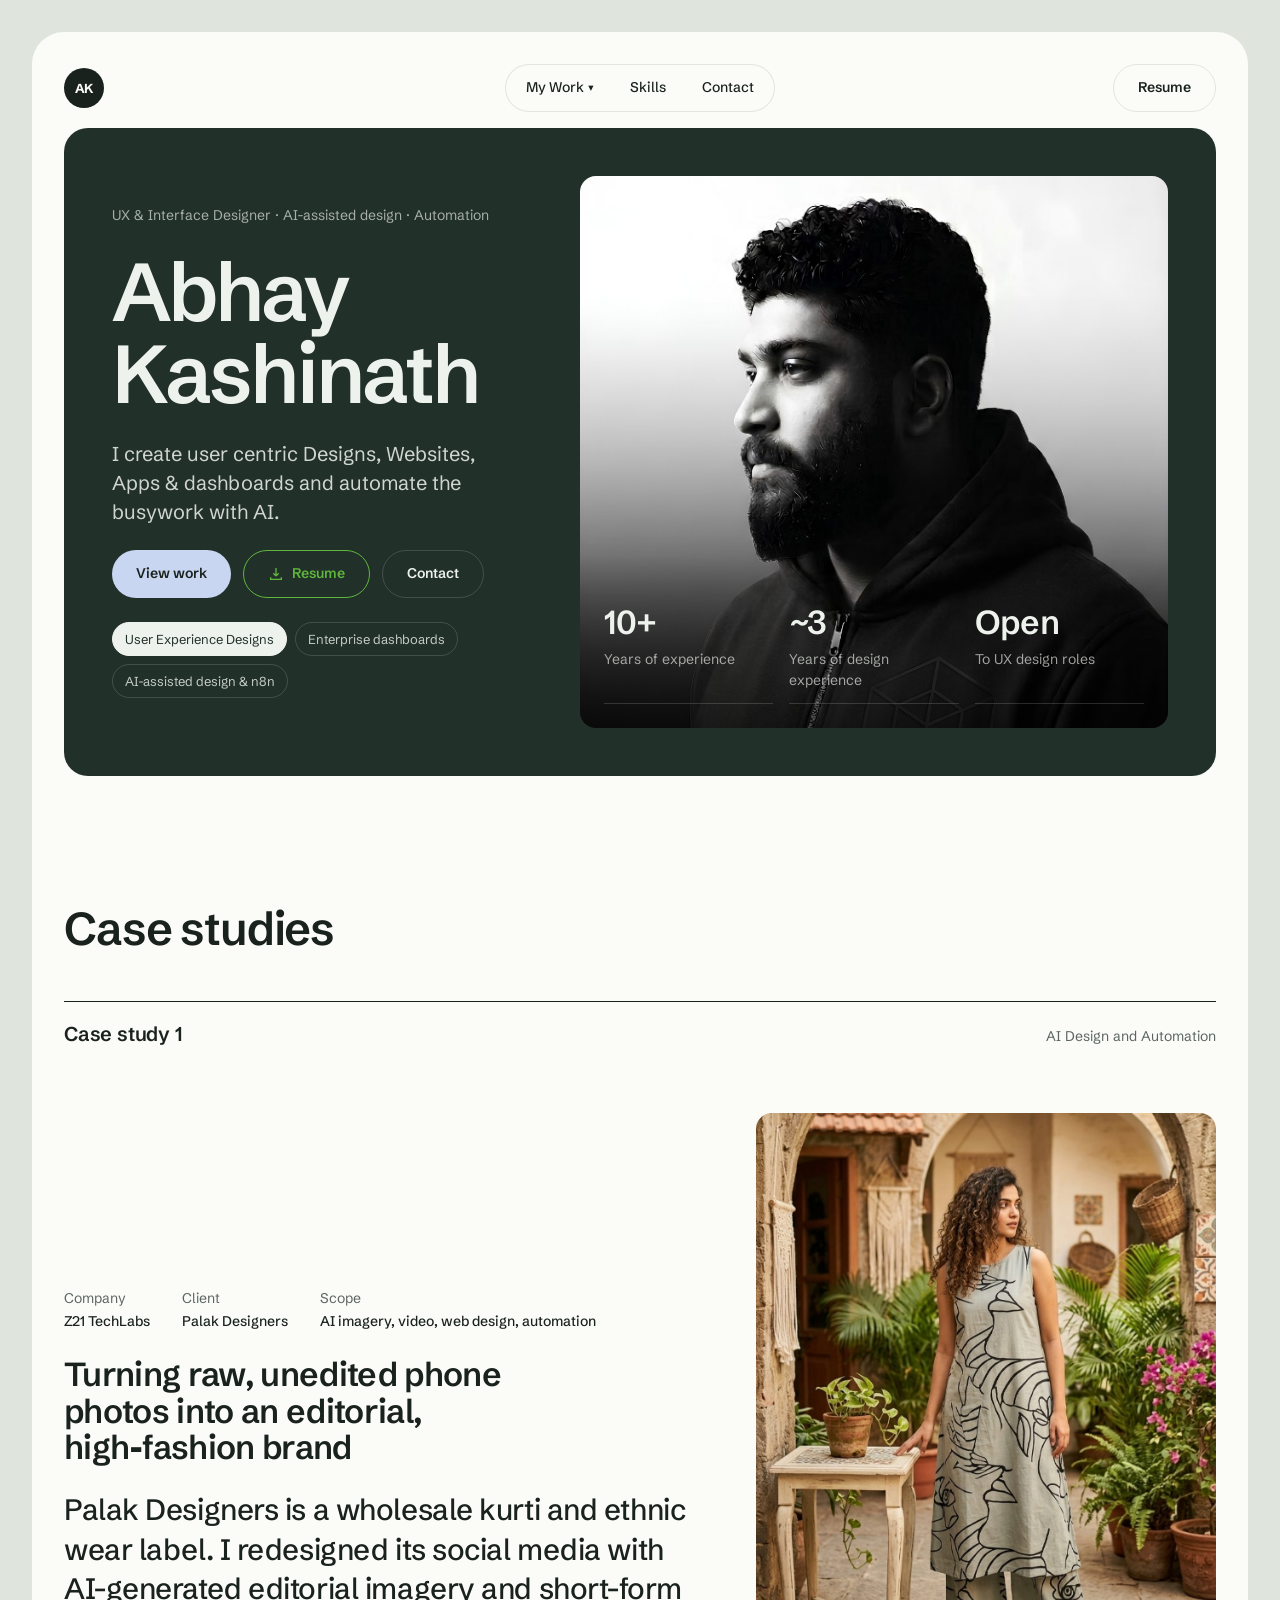
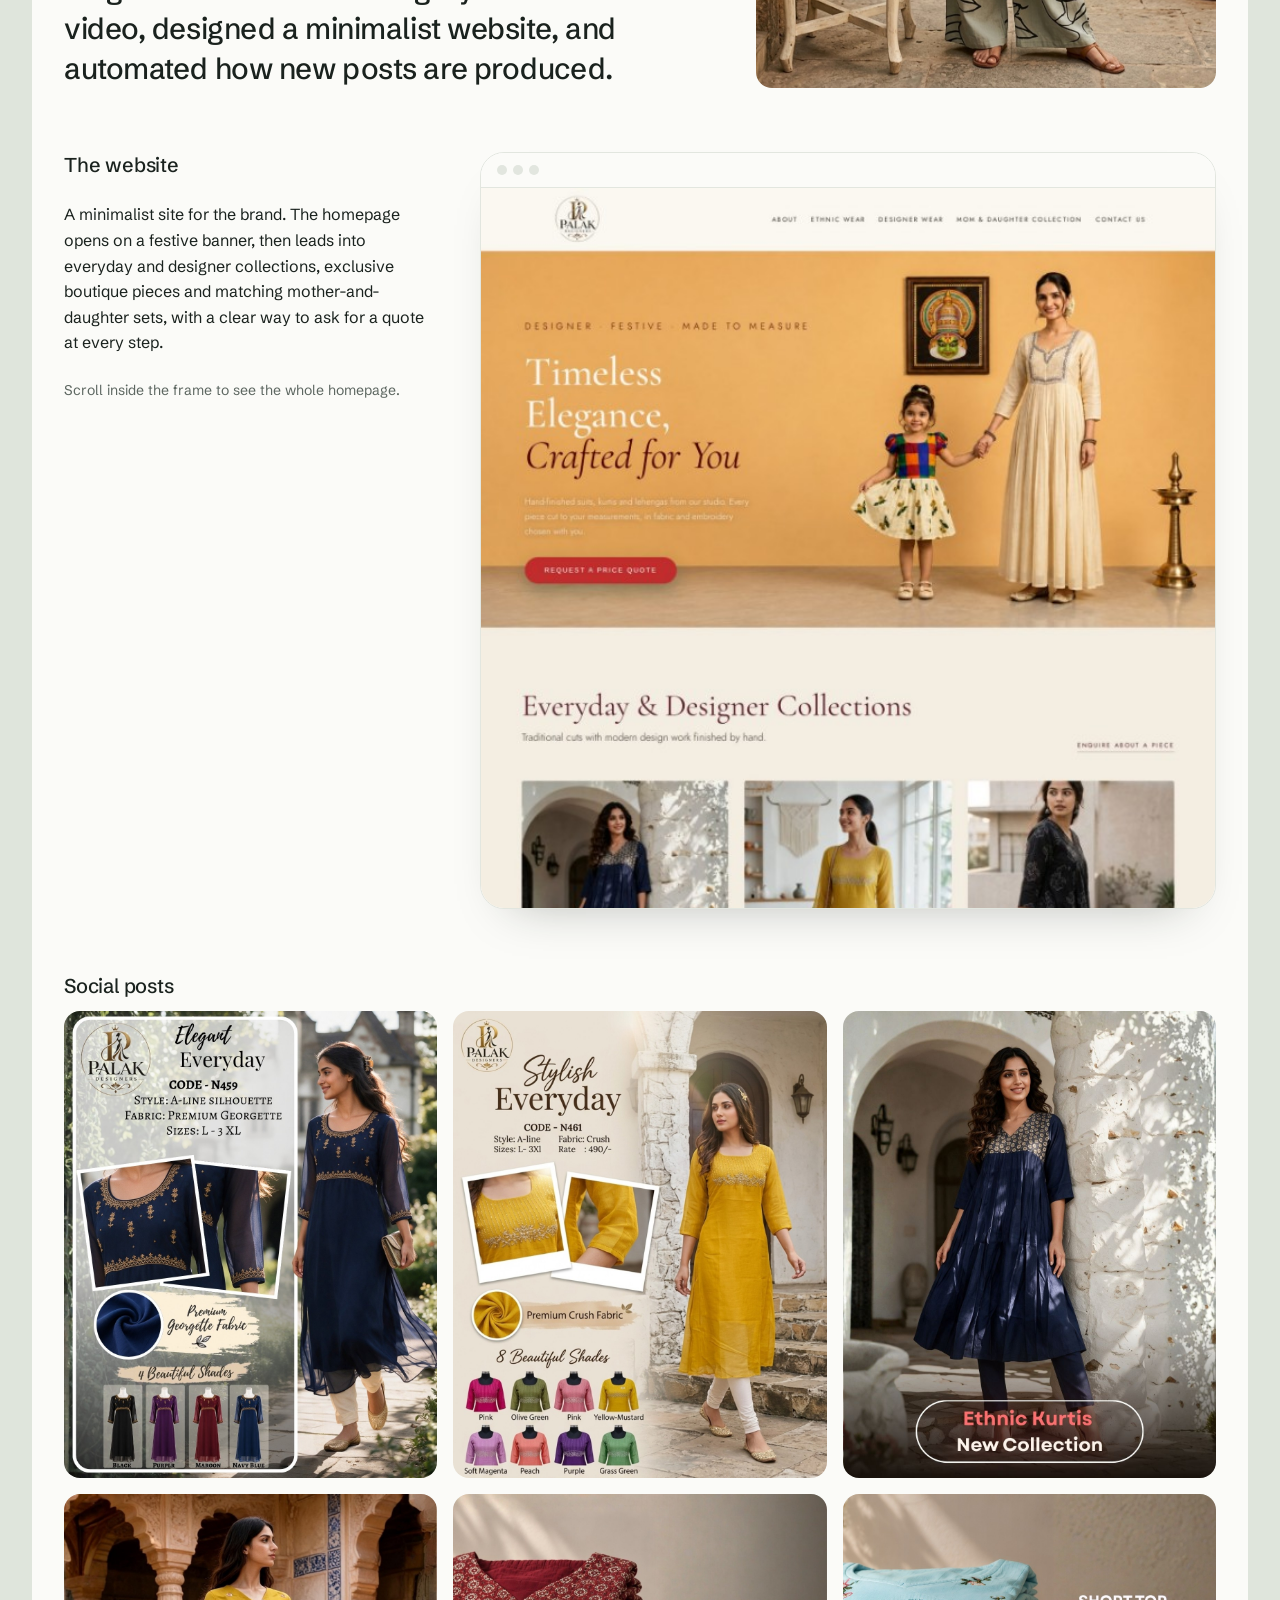
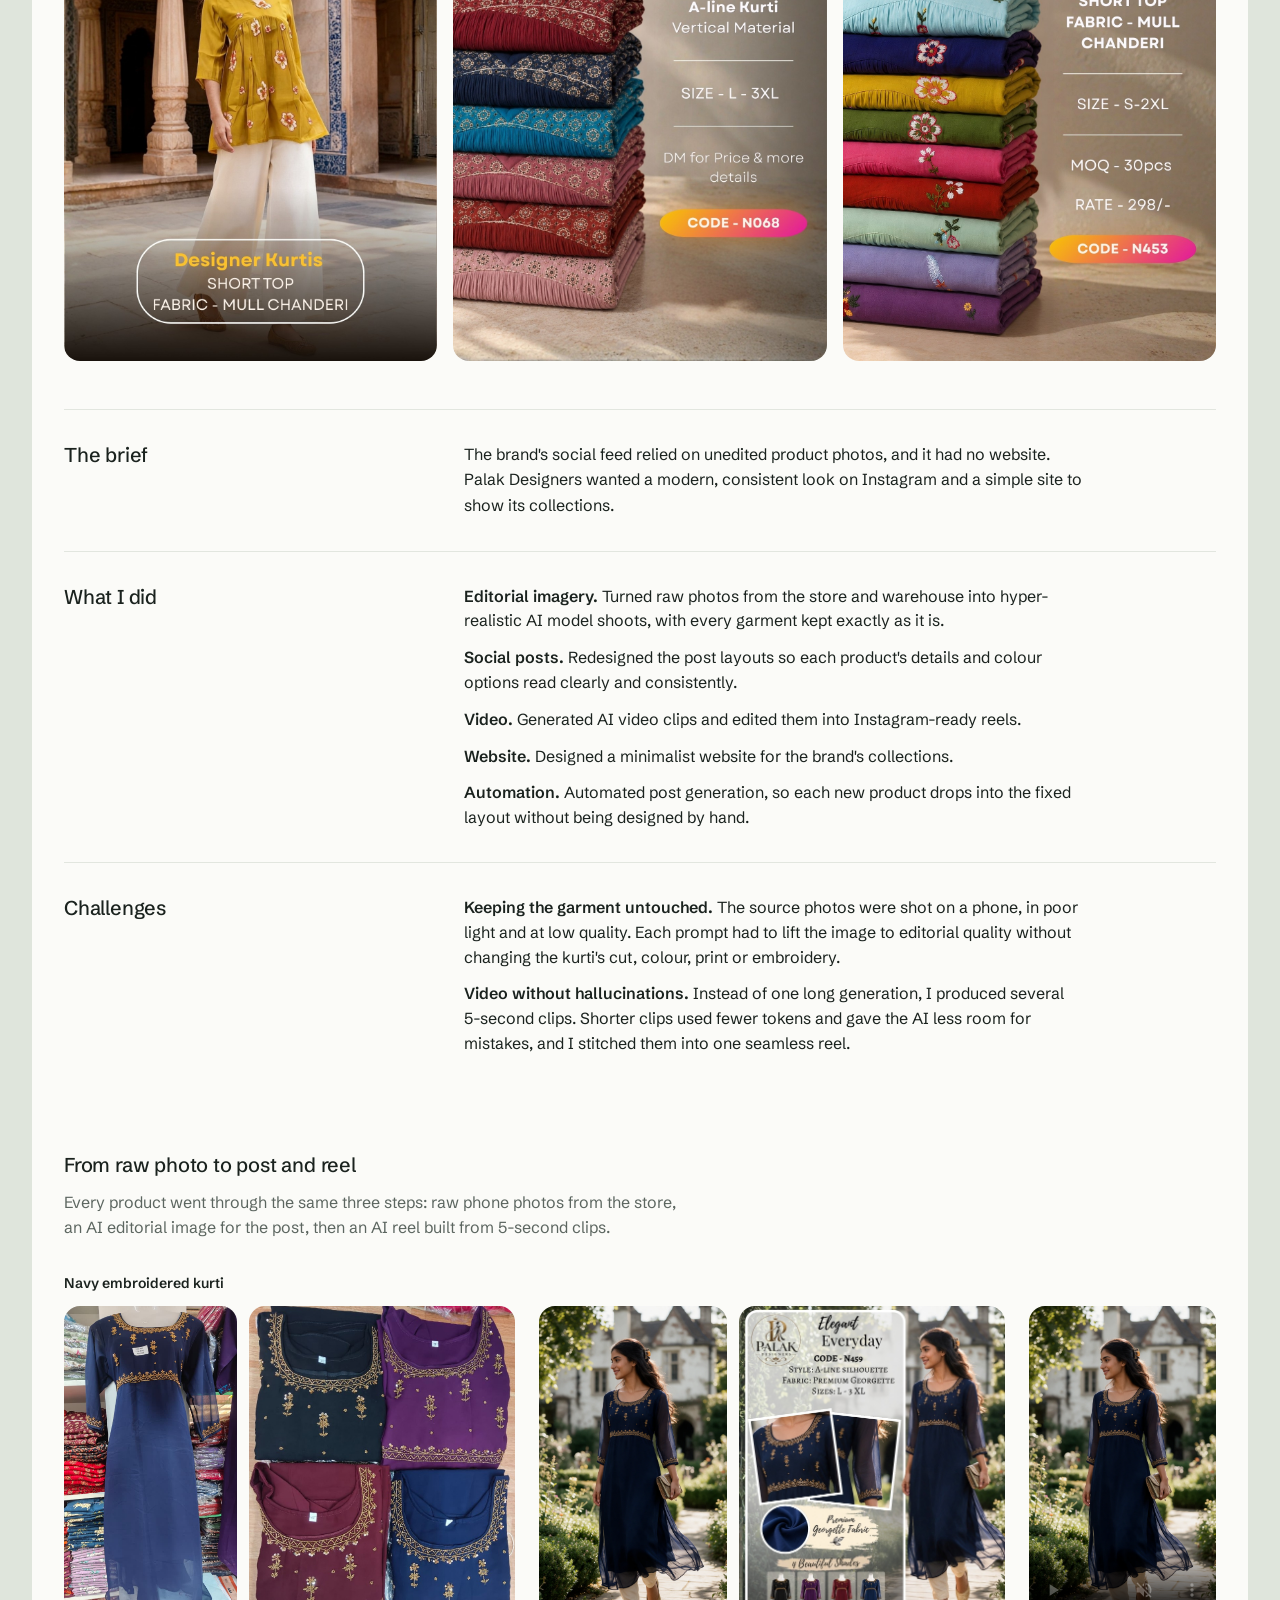
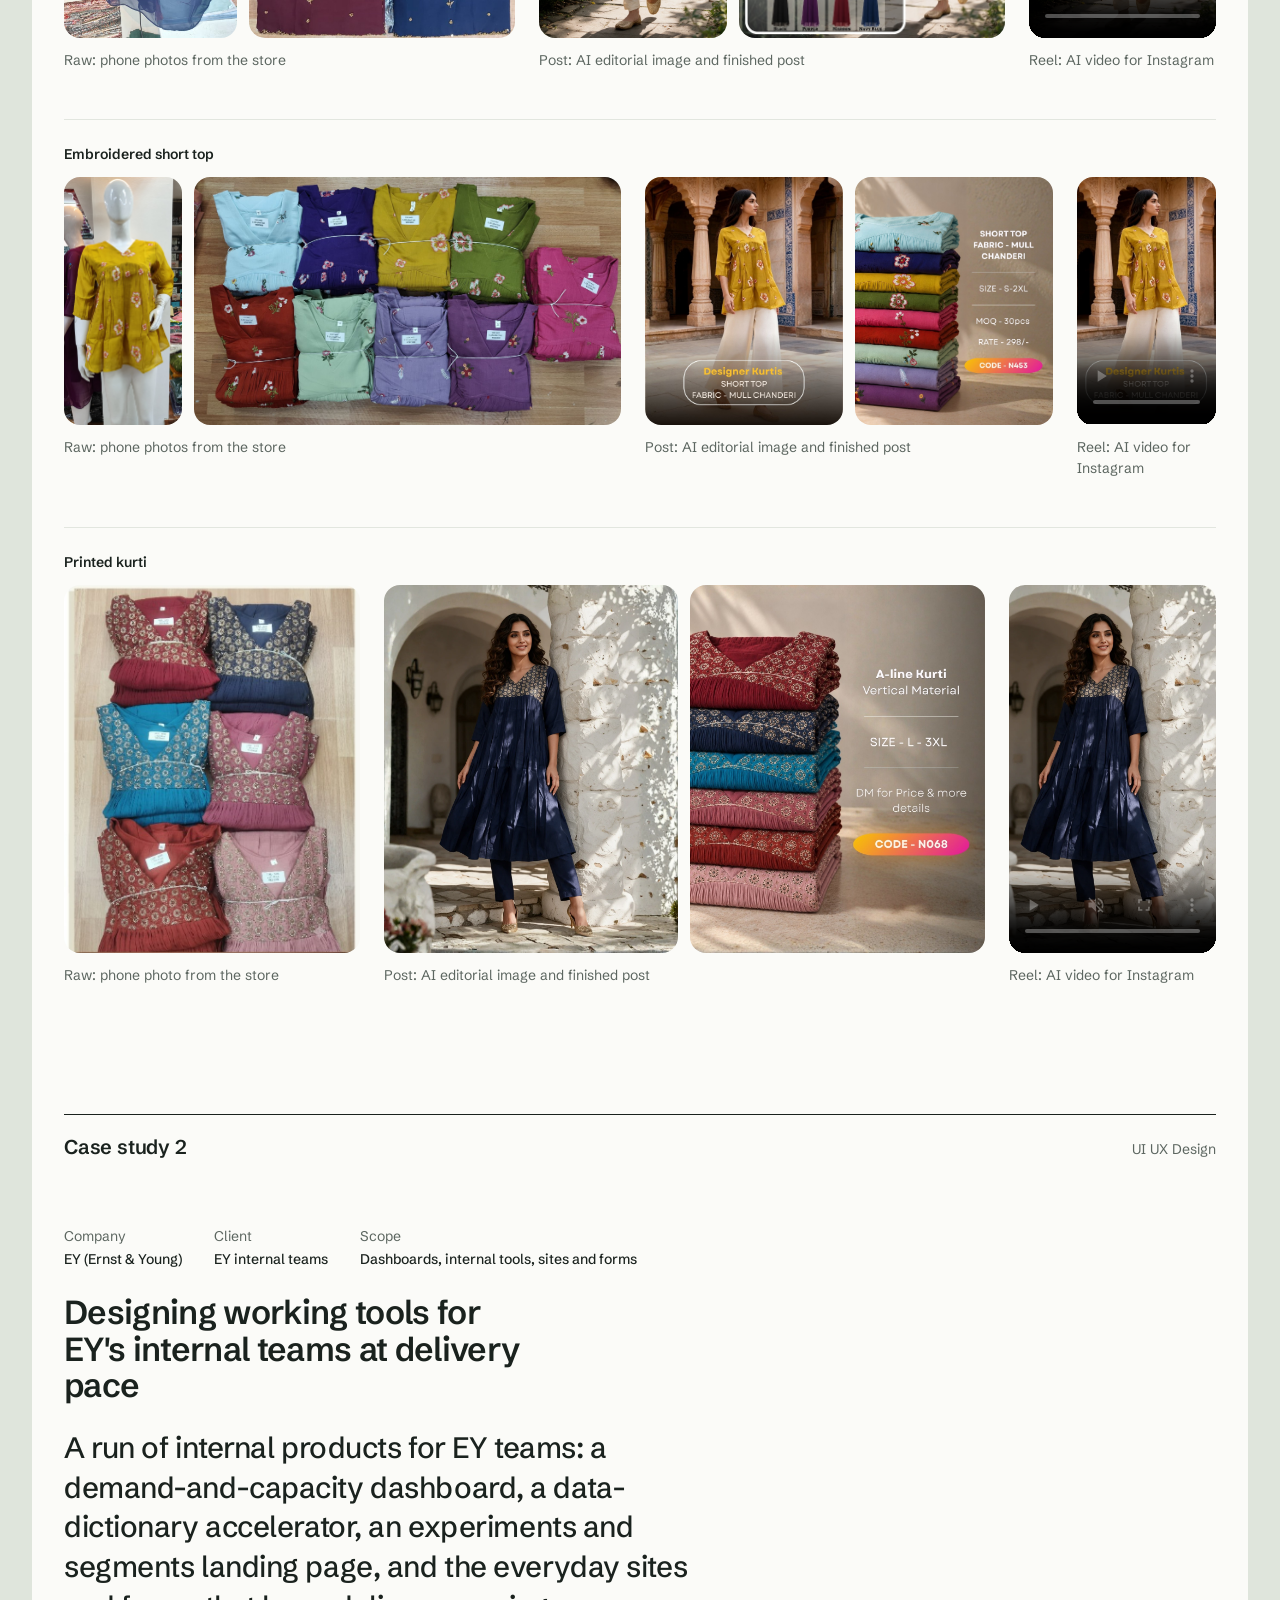
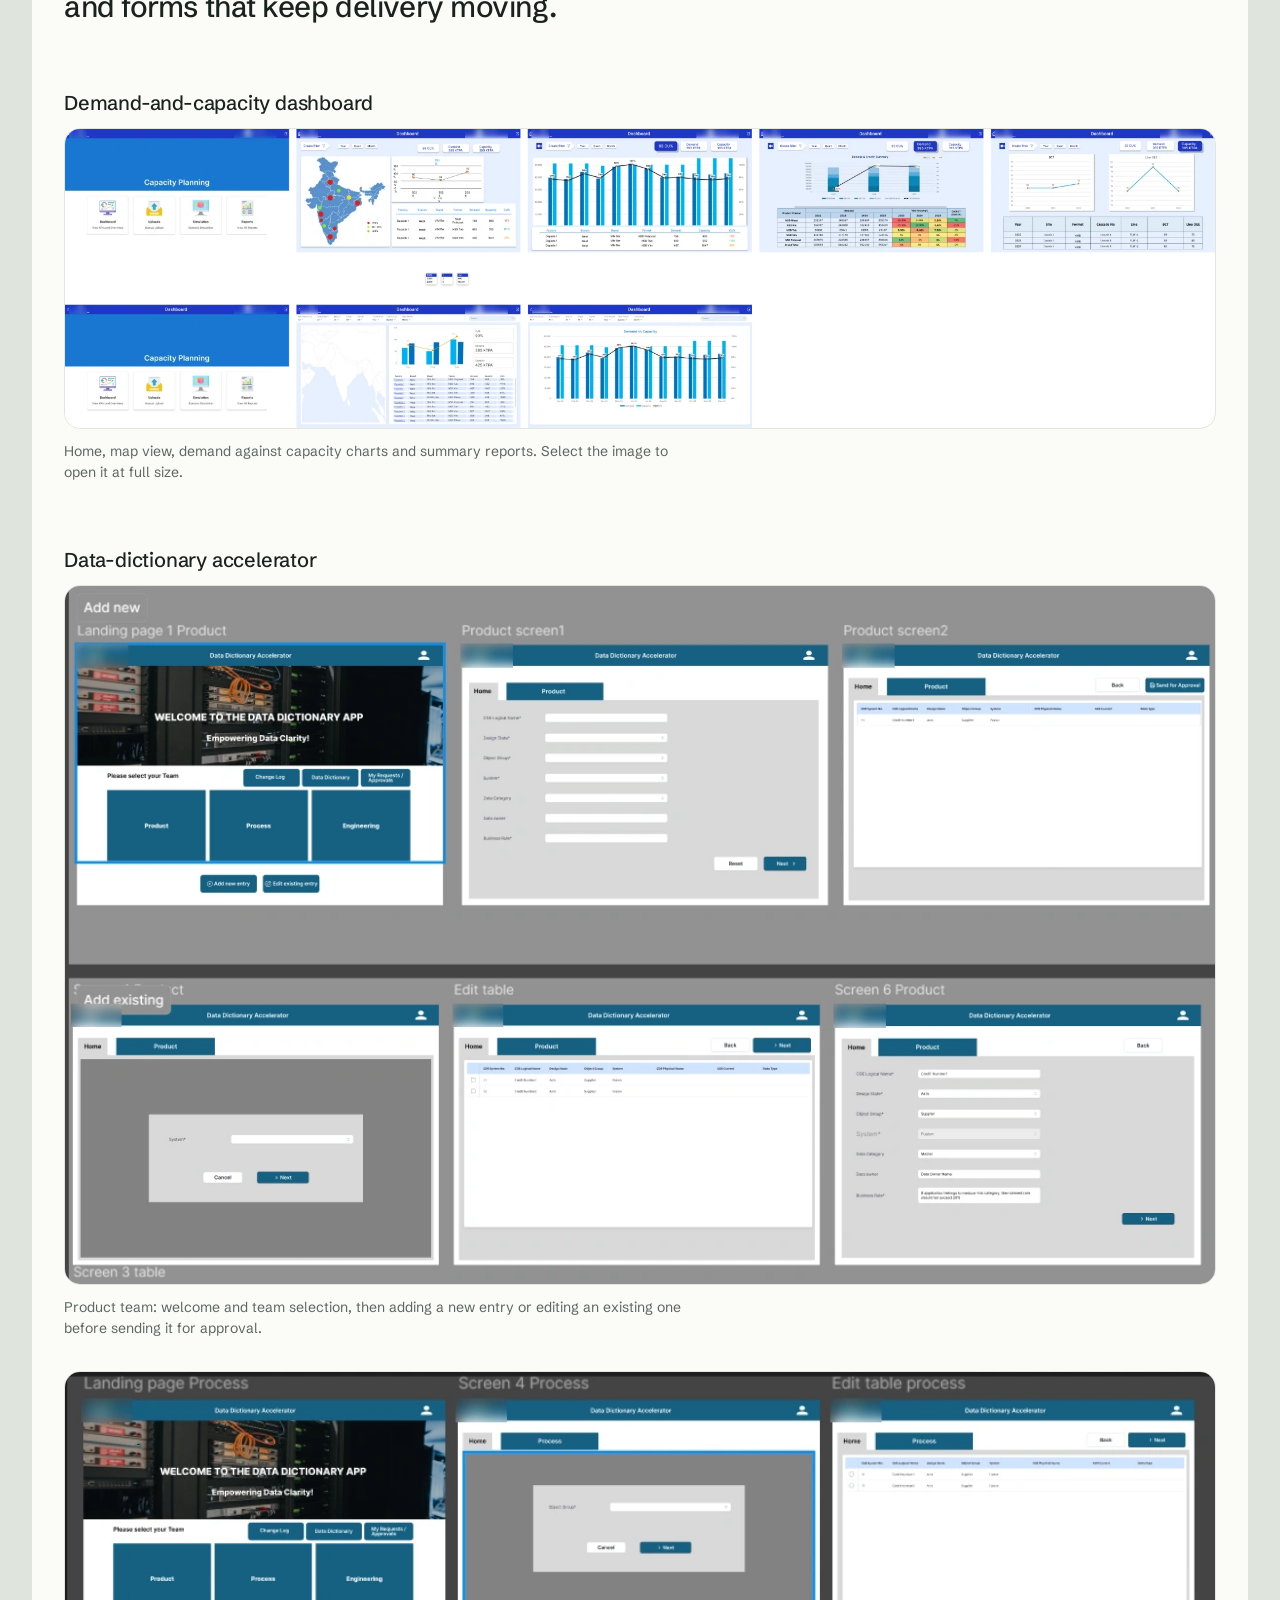
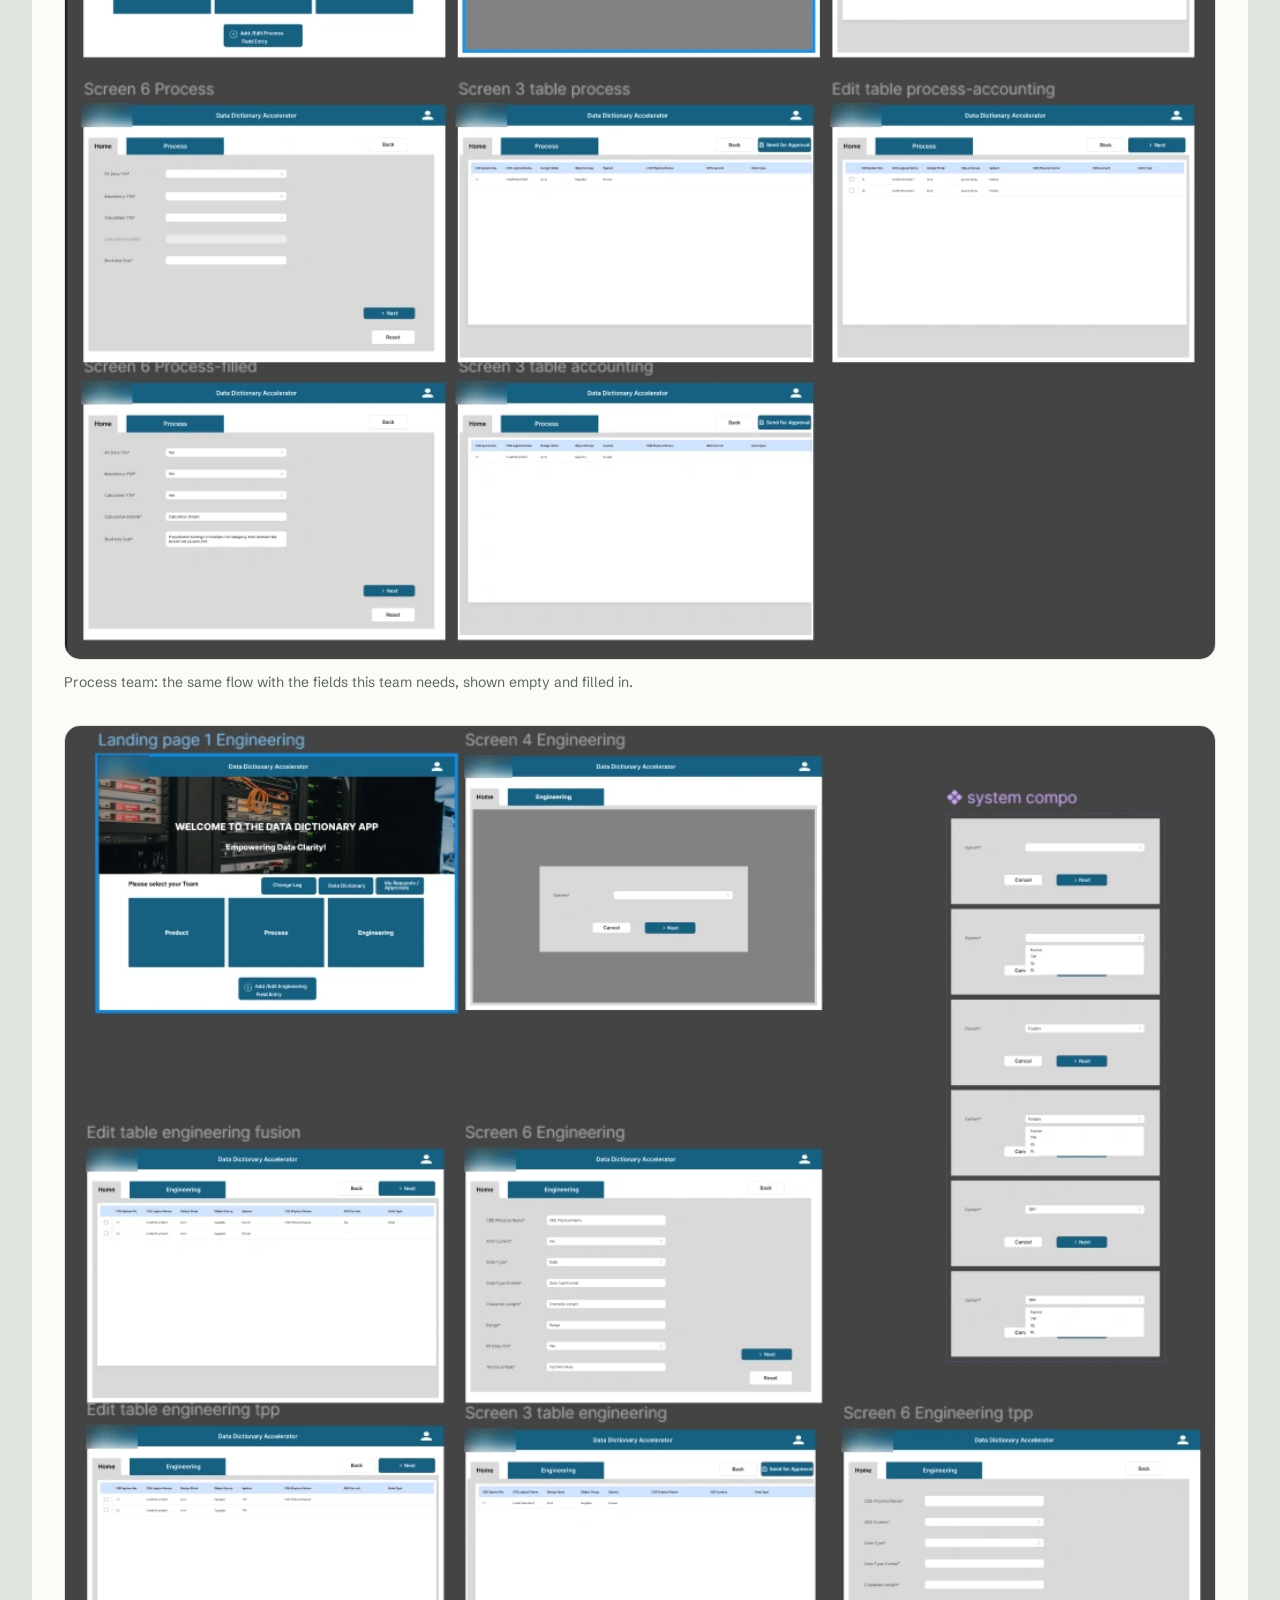
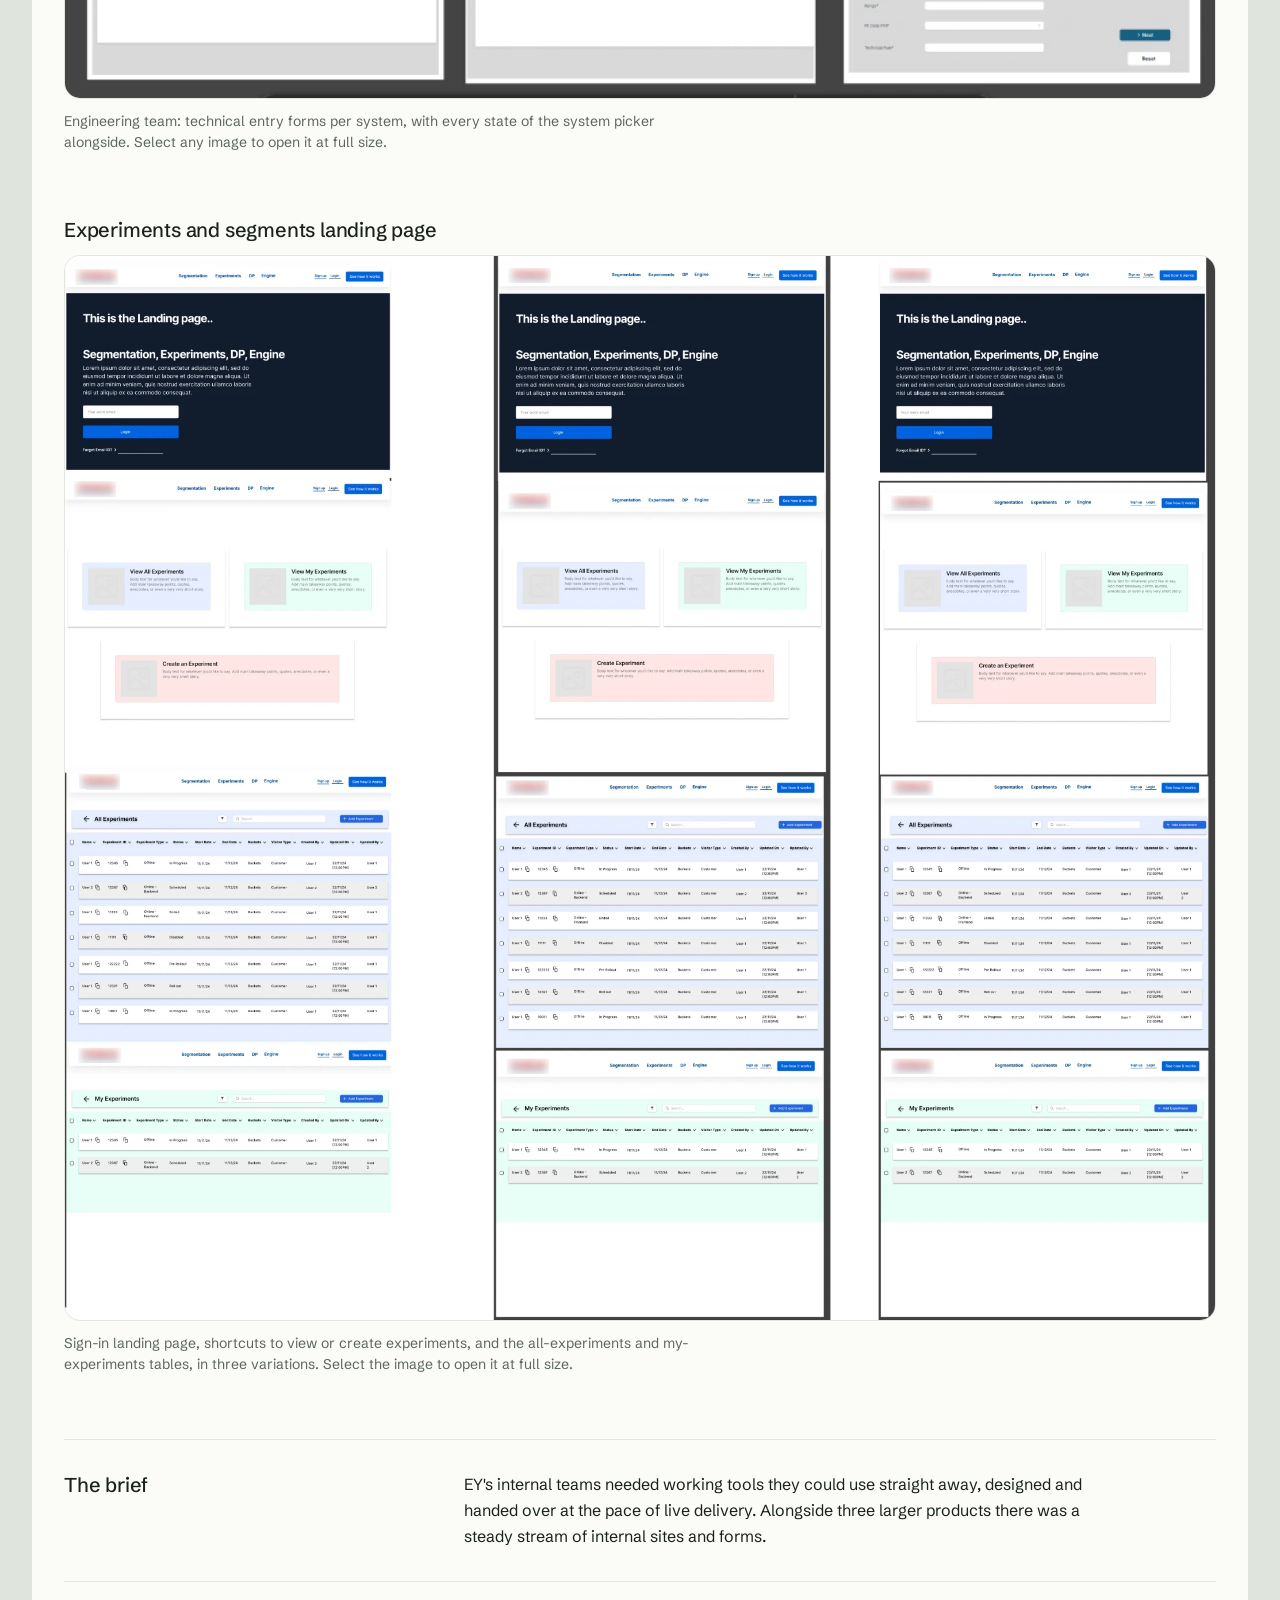
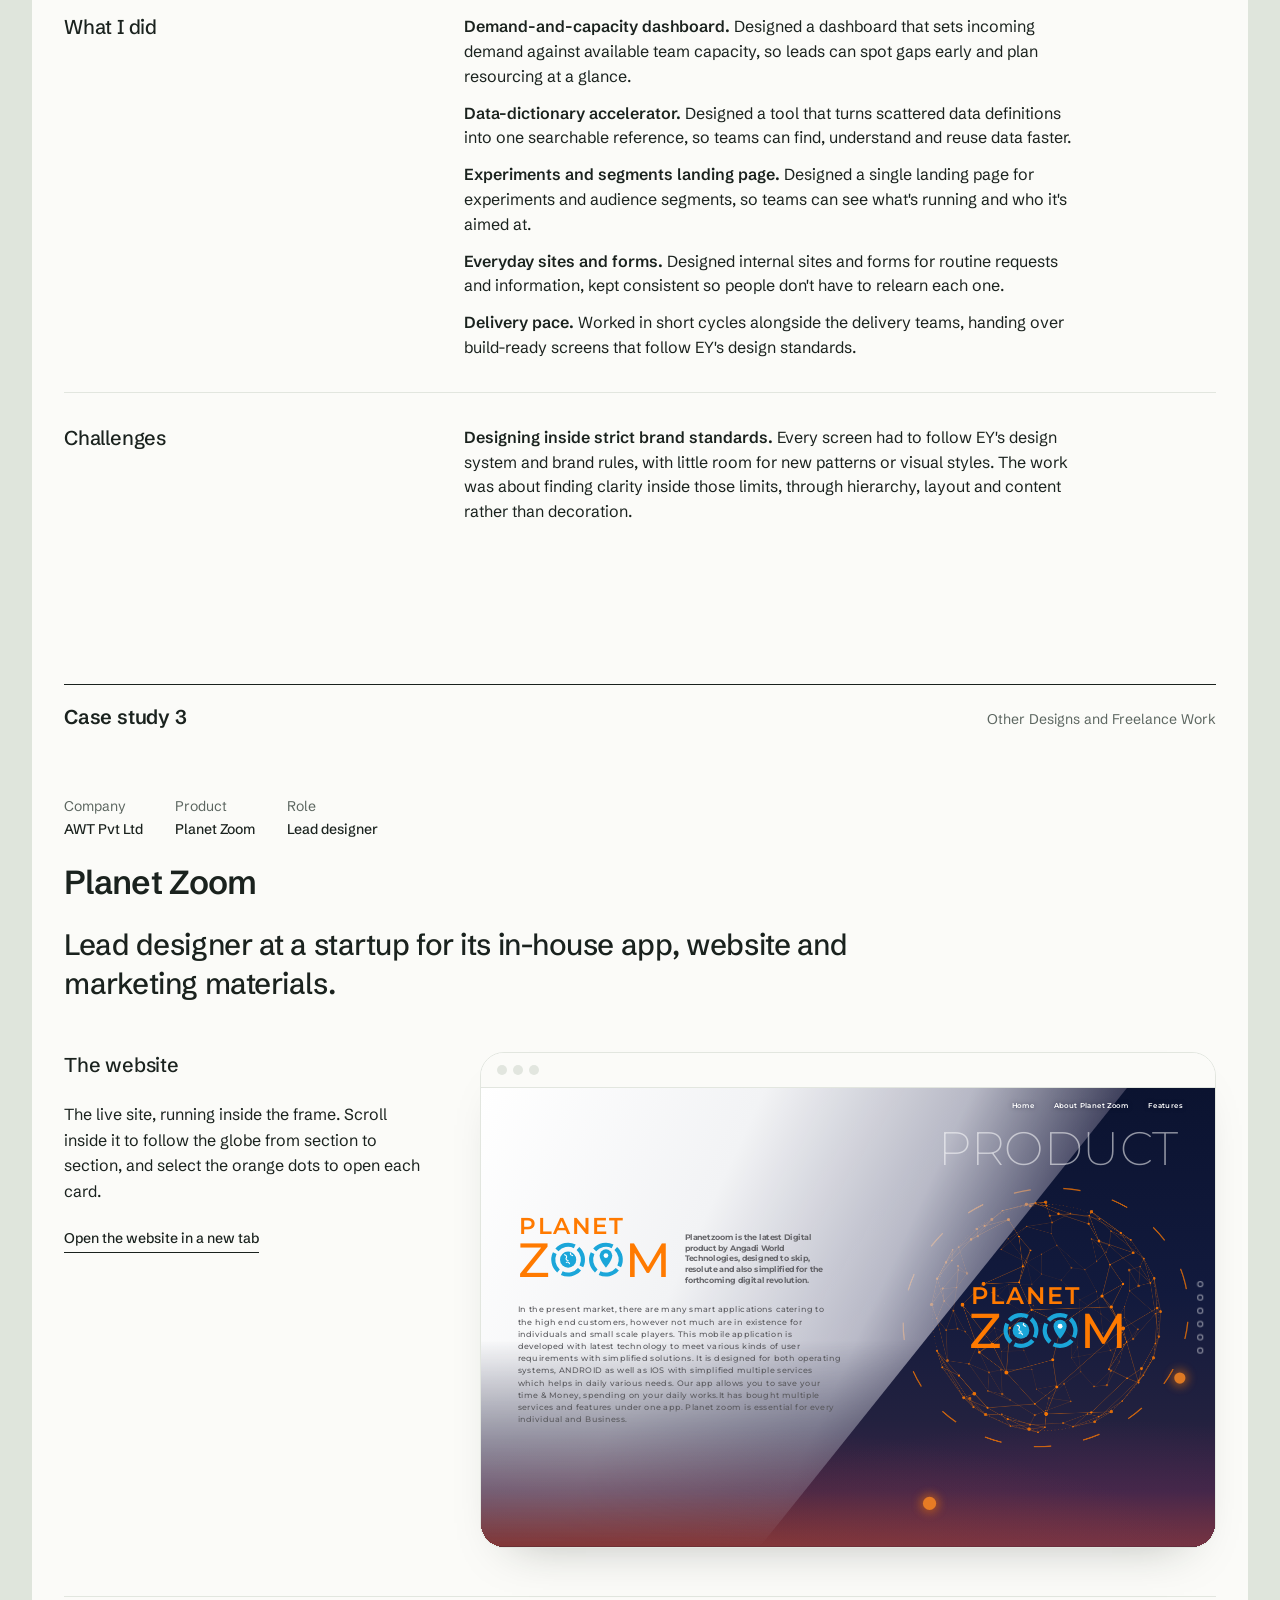
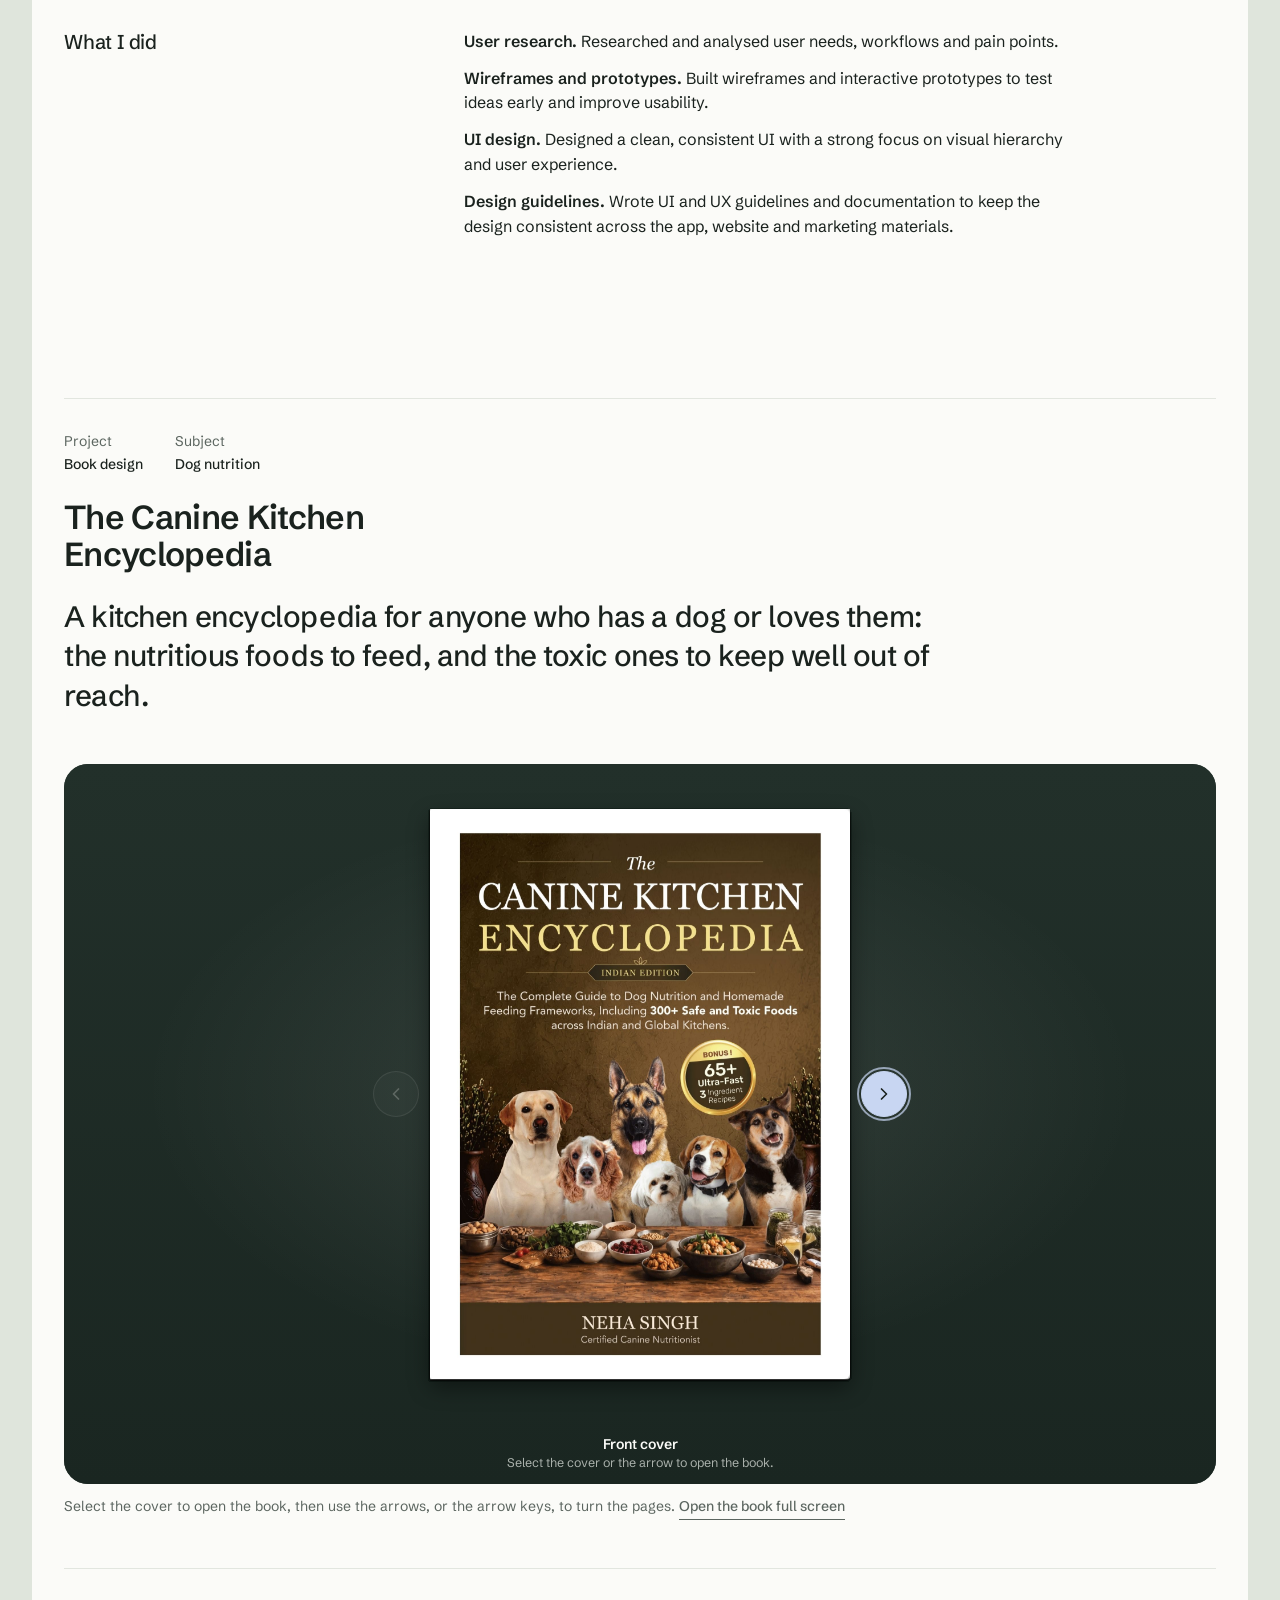
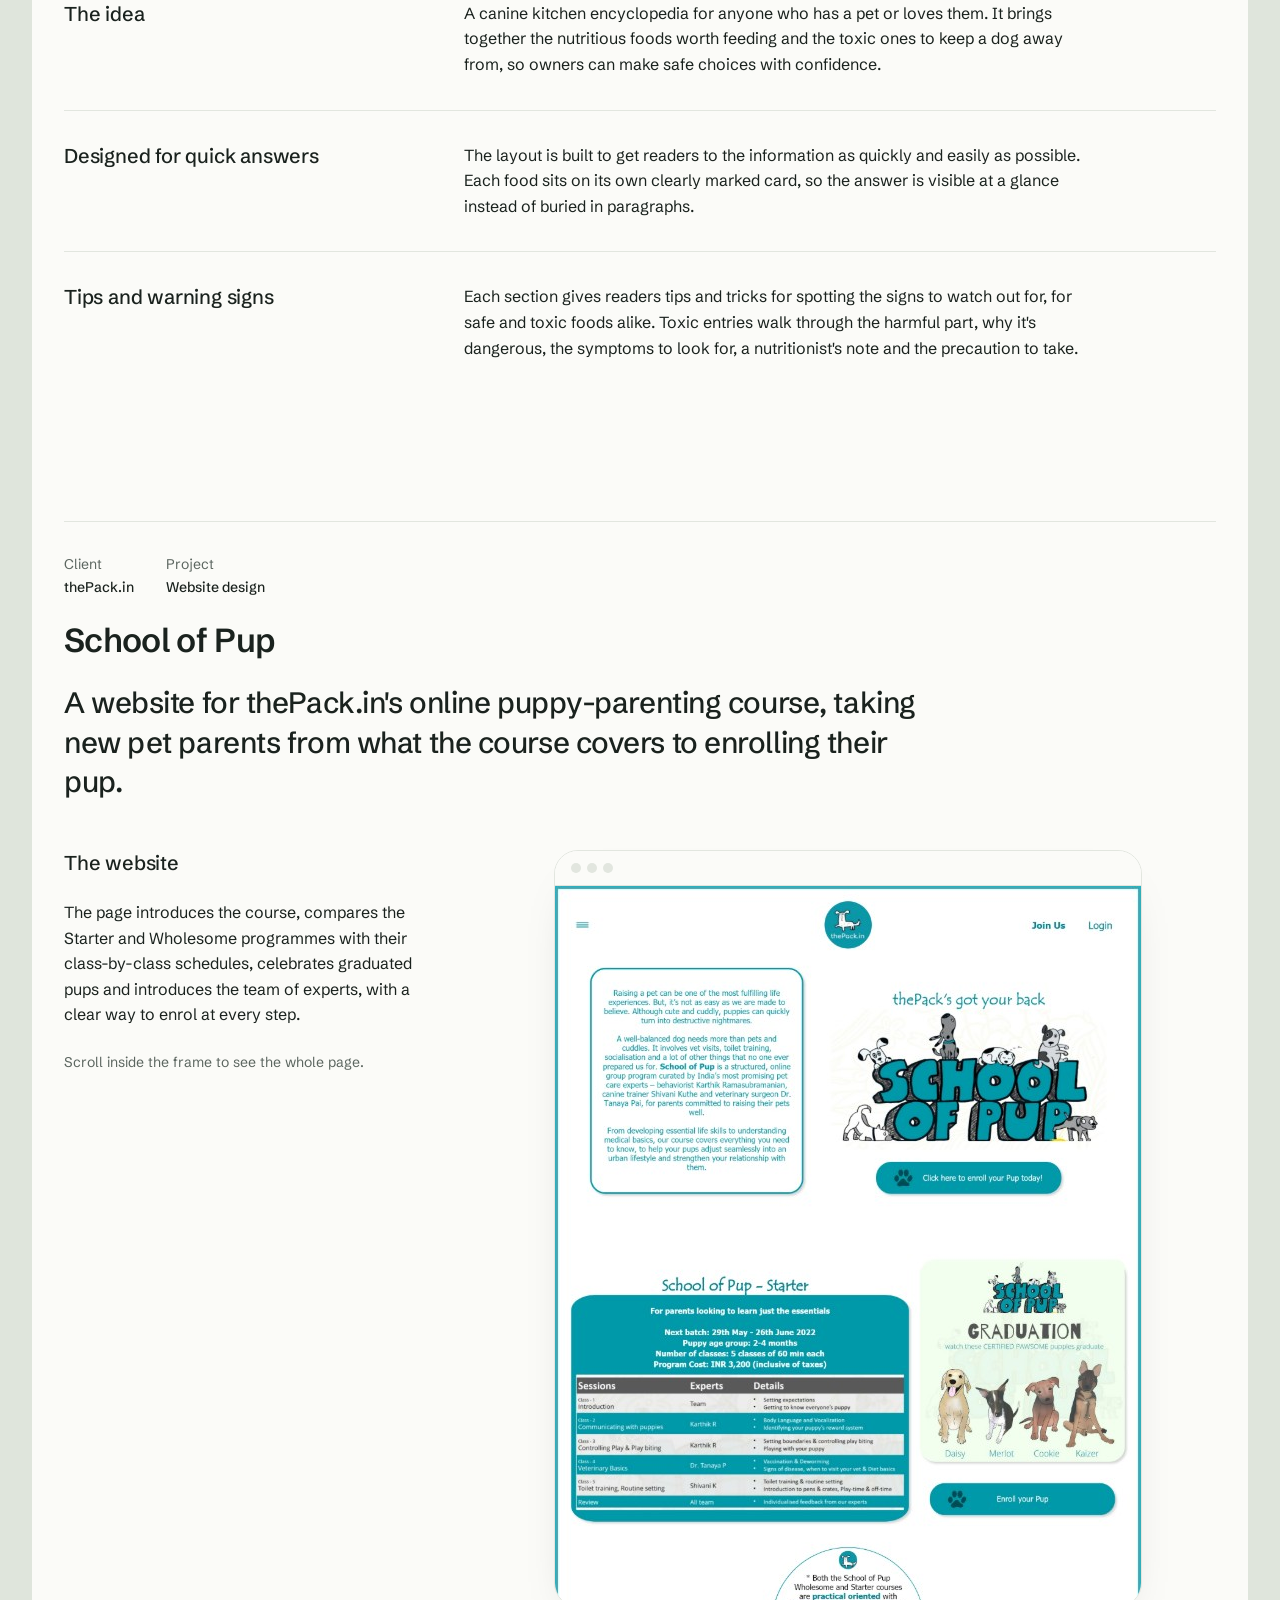
==== abhay-portfolio/index.html @ 449c007d "Add skills panel, remove About link" ====
<!doctype html>
<html lang="en">
<head>
  <meta charset="utf-8">
  <meta name="viewport" content="width=device-width, initial-scale=1">
  <title>Abhay Kashinath, UX and Interface Designer</title>
  <meta name="description" content="Portfolio of Abhay Kashinath, UX and interface designer working across AI-assisted design and automation.">
  <link rel="preconnect" href="https://fonts.googleapis.com">
  <link rel="preconnect" href="https://fonts.gstatic.com" crossorigin>
  <link href="https://fonts.googleapis.com/css2?family=Schibsted+Grotesk:ital,wght@0,400..900;1,400..900&display=swap" rel="stylesheet">
  <link rel="stylesheet" href="styles.css">
</head>
<body id="top">

  <div class="frame">

    <!-- ============ HEADER ============ -->
    <header class="header">
      <a class="brand" href="#top" aria-label="Abhay Kashinath — home"><span class="mark" aria-hidden="true">AK</span></a>
      <nav aria-label="Primary">
        <ul>
          <li class="has-drop">
            <button type="button" class="drop-toggle" aria-haspopup="true" aria-expanded="false">My Work <span class="drop-caret" aria-hidden="true">▾</span></button>
            <ul class="drop-menu">
              <li><a href="#cs-palak">AI Design and Automation</a></li>
              <li><a href="#cs-ey">UI UX Design</a></li>
              <li><a href="#cs-planetzoom">Other Designs and Freelance Work</a></li>
            </ul>
          </li>
          <li><button type="button" class="nav-btn" data-open-skills aria-haspopup="dialog" aria-controls="skills">Skills</button></li>
          <li><a href="#contact">Contact</a></li>
          <li class="cta"><a class="btn" href="resume.pdf" target="_blank" rel="noopener">Resume</a></li>
        </ul>
      </nav>
    </header>

    <main>

      <!-- ============ HERO ============ -->
      <section class="section hero-wrap" aria-labelledby="hero-title">
        <div class="hero surface-deep">
          <div class="hero__intro">
            <p class="eyebrow">UX &amp; Interface Designer · AI-assisted design · Automation</p>
            <h1 id="hero-title">Abhay <span>Kashinath</span></h1>
            <p class="lead">I create user centric Designs, Websites, Apps &amp; dashboards and automate the busywork with AI.&nbsp;</p>
            <div class="actions">
              <a class="btn" href="#work">View work</a>
              <a class="btn on-dark ghost" href="resume.pdf" target="_blank" rel="noopener" style="border-style: solid; border-color: #5fb63c"><svg viewBox="0 0 24 24" fill="none" stroke="currentColor" stroke-width="2" aria-hidden="true"><path d="M12 3v12m0 0 4-4m-4 4-4-4M4 17v3h16v-3" stroke="#5fb63c"></path></svg><span style="color: #5fb63c">Resume</span></a>
              <a class="btn on-dark ghost" href="#contact">Contact</a>
            </div>
            <div class="chips" aria-label="Key skills"><span class="chip solid">User Experience Designs</span>
              <span class="chip">Enterprise dashboards</span>
              <span class="chip">AI-assisted design &amp; n8n</span>
            </div>
          </div>

          <figure class="hero__media media">
            <img src="images/abhay-portrait.jpg" alt="Portrait of Abhay Kashinath" width="615" height="848">
          </figure>

          <div class="hero__stats">
            <div class="stat">
              <p class="t-h3">10+</p>
              <p class="t-small">Years of experience</p>
            </div>
            <div class="stat">
              <p class="t-h3">~3</p>
              <p class="t-small">Years of design experience</p>
            </div>
            <div class="stat">
              <p class="t-h3">Open</p>
              <p class="t-small">To UX design roles</p>
            </div>
          </div>
        </div>
      </section>

      <!-- ============ WORK ============ -->
      <section class="section" id="work" aria-labelledby="work-title">
        <div class="section-head">
          <h2 class="t-h2" id="work-title">Case studies</h2>
        </div>

        <!-- ---------- Case study 1 · AI Design and Automation (most recent) ---------- -->
        <article class="case" id="cs-palak">
          <p class="case__label"><span class="case__num">Case study 1</span><span class="case__cat">AI Design and Automation</span></p>
          <header class="case__head">
            <div class="case__intro">
              <dl class="case__meta">
                <div><dt class="t-small">Company</dt><dd class="t-small">Z21 TechLabs</dd></div>
                <div><dt class="t-small">Client</dt><dd class="t-small">Palak Designers</dd></div>
                <div><dt class="t-small">Scope</dt><dd class="t-small">AI imagery, video, web design, automation</dd></div>
              </dl>
              <h3 class="t-h3 case__title">Turning raw, unedited phone photos into an editorial, high&#8209;fashion brand</h3>
              <p class="t-lead">Palak Designers is a wholesale kurti and ethnic wear label. I redesigned its social media with AI-generated editorial imagery and short-form video, designed a minimalist website, and automated how new posts are produced.</p>
            </div>
            <figure class="case__feature media">
              <img src="images/palak/editorial-printed-set.jpg" alt="AI-generated editorial photo of a model in a grey printed kurta and palazzo set in a sunlit courtyard" width="1079" height="1350" loading="lazy">
            </figure>
          </header>

          <!-- Website on its own: the full homepage in a frame you can scroll through -->
          <div class="case__block site-show">
            <div class="site-show__text stack">
              <h4 class="t-h4">The website</h4>
              <p class="t-body">A minimalist site for the brand. The homepage opens on a festive banner, then leads into everyday and designer collections, exclusive boutique pieces and matching mother-and-daughter sets, with a clear way to ask for a quote at every step.</p>
              <p class="t-small">Scroll inside the frame to see the whole homepage.</p>
            </div>
            <div class="browser">
              <div class="browser__bar" aria-hidden="true"><span></span><span></span><span></span></div>
              <div class="browser__view" tabindex="0" role="region" aria-label="Palak Designers homepage, scrollable">
                <img src="images/palak/website.jpg" alt="Palak Designers website homepage, from the hero banner down to the footer" width="656" height="2000" loading="lazy">
              </div>
            </div>
          </div>

          <div class="case__block">
            <h4 class="t-h4">Social posts</h4>
            <div class="posts">
            <figure class="shot-post media">
              <img src="images/palak/post-navy-kurti.jpg" alt="Instagram post for a navy embroidered kurti, with detail close-ups and colour options" width="1080" height="1350" loading="lazy">
            </figure>
            <figure class="shot-post media">
              <img src="images/palak/post-mustard-kurti.jpg" alt="Instagram post for a mustard embroidered kurti, with detail shots and colour options" width="1080" height="1350" loading="lazy">
            </figure>
            <figure class="shot-post media">
              <img src="images/palak/post-ethnic-kurtis.jpg" alt="Instagram post announcing a new kurti collection, with a model in a navy pleated kurti" width="1080" height="1350" loading="lazy">
            </figure>
            <figure class="shot-post media">
              <img src="images/palak/post-short-top.jpg" alt="Instagram post for a mustard short top with floral embroidery" width="1080" height="1350" loading="lazy">
            </figure>
            <figure class="shot-post media">
              <img src="images/palak/post-printed-kurti-stack.jpg" alt="Product post showing a stack of printed kurtis in several colours" width="1080" height="1350" loading="lazy">
            </figure>
            <figure class="shot-post media">
              <img src="images/palak/post-short-top-stack.jpg" alt="Product post showing a stack of embroidered short tops in several colours" width="1080" height="1350" loading="lazy">
            </figure>
            </div>
          </div>

          <ul class="rows">
            <li class="row">
              <h4 class="t-h4">The brief</h4>
              <p class="t-body">The brand's social feed relied on unedited product photos, and it had no website. Palak Designers wanted a modern, consistent look on Instagram and a simple site to show its collections.</p>
            </li>
            <li class="row">
              <h4 class="t-h4">What I did</h4>
              <ul class="points">
                <li><strong>Editorial imagery.</strong> Turned raw photos from the store and warehouse into hyper-realistic AI model shoots, with every garment kept exactly as it is.</li>
                <li><strong>Social posts.</strong> Redesigned the post layouts so each product's details and colour options read clearly and consistently.</li>
                <li><strong>Video.</strong> Generated AI video clips and edited them into Instagram-ready reels.</li>
                <li><strong>Website.</strong> Designed a minimalist website for the brand's collections.</li>
                <li><strong>Automation.</strong> Automated post generation, so each new product drops into the fixed layout without being designed by hand.</li>
              </ul>
            </li>
            <li class="row">
              <h4 class="t-h4">Challenges</h4>
              <ul class="points">
                <li><strong>Keeping the garment untouched.</strong> The source photos were shot on a phone, in poor light and at low quality. Each prompt had to lift the image to editorial quality without changing the kurti's cut, colour, print or embroidery.</li>
                <li><strong>Video without hallucinations.</strong> Instead of one long generation, I produced several 5-second clips. Shorter clips used fewer tokens and gave the AI less room for mistakes, and I stitched them into one seamless reel.</li>
              </ul>
            </li>
          </ul>

          <!-- The process, one row per product: raw photos, then the AI image and post, then the reel.
               Everything keeps its own shape and shares one height: --r is width ÷ height, --sum adds a stage up. -->
          <div class="case__block">
            <h4 class="t-h4">From raw photo to post and reel</h4>
            <p class="t-body process__intro">Every product went through the same three steps: raw phone photos from the store, an AI editorial image for the post, then an AI reel built from 5-second clips.</p>

            <div class="compare-set">
              <p class="compare__title t-small">Navy embroidered kurti</p>
              <div class="compare">
                <figure class="compare__stage" style="--sum: 1.322">
                  <div class="compare__imgs">
                    <img style="--r: 0.519" src="images/palak/raw-navy-kurti-hanger.jpg" alt="Raw phone photo of a navy embroidered kurti on a hanger in the store, in flat indoor light" width="664" height="1280" loading="lazy">
                    <img style="--r: 0.803" src="images/palak/raw-navy-kurti-colours.jpg" alt="Raw phone photo of the same kurti folded in four colours" width="806" height="1004" loading="lazy">
                  </div>
                  <figcaption class="t-small">Raw: phone photos from the store</figcaption>
                </figure>
                <figure class="compare__stage" style="--sum: 1.365">
                  <div class="compare__imgs">
                    <img style="--r: 0.565" src="images/palak/ai-navy-kurti.webp" alt="AI editorial photo of a model wearing the same navy kurti in a sunlit garden" width="1129" height="2000" loading="lazy">
                    <img style="--r: 0.8" src="images/palak/post-navy-kurti.jpg" alt="Finished Instagram post with the editorial photo, detail close-ups and colour options" width="1080" height="1350" loading="lazy">
                  </div>
                  <figcaption class="t-small">Post: AI editorial image and finished post</figcaption>
                </figure>
                <figure class="compare__stage" style="--sum: 0.5625">
                  <div class="compare__imgs">
                    <video style="--r: 0.5625" controls muted playsinline preload="metadata" poster="images/palak/ai-navy-kurti.webp" width="1080" height="1920" aria-label="AI reel of a model walking in the navy kurti">
                      <source src="images/palak/reel-navy-kurti.mp4" type="video/mp4">
                    </video>
                  </div>
                  <figcaption class="t-small">Reel: AI video for Instagram</figcaption>
                </figure>
              </div>
            </div>

            <div class="compare-set">
              <p class="compare__title t-small">Embroidered short top</p>
              <div class="compare">
                <figure class="compare__stage" style="--sum: 2.202">
                  <div class="compare__imgs">
                    <img style="--r: 0.475" src="images/palak/raw-short-top-mannequin.jpg" alt="Raw phone photo of a mustard embroidered short top on a store mannequin" width="949" height="2000" loading="lazy">
                    <img style="--r: 1.727" src="images/palak/raw-short-top-colours.jpg" alt="Raw phone photo of the same short top folded in nine colours on a wooden floor" width="2000" height="1158" loading="lazy">
                  </div>
                  <figcaption class="t-small">Raw: phone photos from the store</figcaption>
                </figure>
                <figure class="compare__stage" style="--sum: 1.6">
                  <div class="compare__imgs">
                    <img style="--r: 0.8" src="images/palak/post-short-top.jpg" alt="AI editorial photo of a model wearing the same mustard short top" width="1080" height="1350" loading="lazy">
                    <img style="--r: 0.8" src="images/palak/post-short-top-stack.jpg" alt="Finished product post with the colours restyled as a neat stack" width="1080" height="1350" loading="lazy">
                  </div>
                  <figcaption class="t-small">Post: AI editorial image and finished post</figcaption>
                </figure>
                <figure class="compare__stage" style="--sum: 0.5625">
                  <div class="compare__imgs">
                    <video style="--r: 0.5625" controls muted playsinline preload="metadata" poster="images/palak/post-short-top.jpg" width="478" height="850" aria-label="AI reel of a model in the mustard short top">
                      <source src="images/palak/reel-short-top.mp4" type="video/mp4">
                    </video>
                  </div>
                  <figcaption class="t-small">Reel: AI video for Instagram</figcaption>
                </figure>
              </div>
            </div>

            <div class="compare-set">
              <p class="compare__title t-small">Printed kurti</p>
              <div class="compare">
                <figure class="compare__stage" style="--sum: 0.803">
                  <div class="compare__imgs">
                    <img style="--r: 0.803" src="images/palak/raw-printed-kurti-stack.png" alt="Raw phone photo of a printed kurti folded in six colours" width="313" height="390" loading="lazy">
                  </div>
                  <figcaption class="t-small">Raw: phone photo from the store</figcaption>
                </figure>
                <figure class="compare__stage" style="--sum: 1.6">
                  <div class="compare__imgs">
                    <img style="--r: 0.8" src="images/palak/ai-printed-kurti.webp" alt="AI editorial photo of a model in the navy version of the same kurti, beside a whitewashed pillar" width="1080" height="1350" loading="lazy">
                    <img style="--r: 0.8" src="images/palak/post-printed-kurti-stack.jpg" alt="Finished product post with the six colours restyled as a neat stack" width="1080" height="1350" loading="lazy">
                  </div>
                  <figcaption class="t-small">Post: AI editorial image and finished post</figcaption>
                </figure>
                <figure class="compare__stage" style="--sum: 0.5625">
                  <div class="compare__imgs">
                    <video style="--r: 0.5625" controls muted playsinline preload="metadata" poster="images/palak/ai-printed-kurti.webp" width="720" height="1280" aria-label="AI reel of a model in the navy printed kurti">
                      <source src="images/palak/reel-printed-kurti.mp4" type="video/mp4">
                    </video>
                  </div>
                  <figcaption class="t-small">Reel: AI video for Instagram</figcaption>
                </figure>
              </div>
            </div>
          </div>
        </article>

        <!-- ---------- Case study 2 · UI UX Design (EY) ----------
             One block per product: a wide lead screen, then two supporting screens. -->
        <article class="case case--ux" id="cs-ey">
          <p class="case__label"><span class="case__num">Case study 2</span><span class="case__cat">UI UX Design</span></p>
          <header class="case__head">
            <div class="case__intro">
              <dl class="case__meta">
                <div><dt class="t-small">Company</dt><dd class="t-small">EY (Ernst &amp; Young)</dd></div>
                <div><dt class="t-small">Client</dt><dd class="t-small">EY internal teams</dd></div>
                <div><dt class="t-small">Scope</dt><dd class="t-small">Dashboards, internal tools, sites and forms</dd></div>
              </dl>
              <h3 class="t-h3 case__title">Designing working tools for EY's internal teams at delivery pace</h3>
              <p class="t-lead">A run of internal products for EY teams: a demand-and-capacity dashboard, a data-dictionary accelerator, an experiments and segments landing page, and the everyday sites and forms that keep delivery moving.</p>
            </div>
          </header>

          <div class="case__block product">
            <h4 class="t-h4">Demand-and-capacity dashboard</h4>
            <figure class="overview">
              <a href="images/ey/demand-capacity-dashboard.webp" target="_blank" rel="noopener">
                <img src="images/ey/demand-capacity-dashboard.webp" alt="Demand-and-capacity dashboard screens: a capacity planning home page, a map of sites across India, demand against capacity charts, and summary tables" width="2000" height="519" loading="lazy">
              </a>
              <figcaption class="t-small">Home, map view, demand against capacity charts and summary reports. Select the image to open it at full size.</figcaption>
            </figure>
          </div>

          <div class="case__block product">
            <h4 class="t-h4">Data-dictionary accelerator</h4>
            <figure class="overview">
              <a href="images/ey/data-dictionary-product.webp" target="_blank" rel="noopener">
                <img src="images/ey/data-dictionary-product.webp" alt="Data dictionary screens for the Product team: the welcome page with team selection, a new entry form, an entry list ready to send for approval, a system picker, an edit table and a filled-in entry form" width="1181" height="717" loading="lazy">
              </a>
              <figcaption class="t-small">Product team: welcome and team selection, then adding a new entry or editing an existing one before sending it for approval.</figcaption>
            </figure>
            <figure class="overview">
              <a href="images/ey/data-dictionary-process.webp" target="_blank" rel="noopener">
                <img src="images/ey/data-dictionary-process.webp" alt="Data dictionary screens for the Process team: the welcome page, a group picker, edit tables, an entry form shown empty and filled in, and entry lists ready to send for approval" width="1007" height="777" loading="lazy">
              </a>
              <figcaption class="t-small">Process team: the same flow with the fields this team needs, shown empty and filled in.</figcaption>
            </figure>
            <figure class="overview">
              <a href="images/ey/data-dictionary-engineering.webp" target="_blank" rel="noopener">
                <img src="images/ey/data-dictionary-engineering.webp" alt="Data dictionary screens for the Engineering team: the welcome page, a system picker, edit tables, technical entry forms, an entry list, and the states of the system picker component" width="997" height="842" loading="lazy">
              </a>
              <figcaption class="t-small">Engineering team: technical entry forms per system, with every state of the system picker alongside. Select any image to open it at full size.</figcaption>
            </figure>
          </div>

          <div class="case__block product">
            <h4 class="t-h4">Experiments and segments landing page</h4>
            <figure class="overview">
              <a href="images/ey/experiments-segments.webp" target="_blank" rel="noopener">
                <img src="images/ey/experiments-segments.webp" alt="Experiments and segments screens in three variations: a sign-in landing page, shortcuts to view or create experiments, and tables of all experiments and my experiments" width="2000" height="1852" loading="lazy">
              </a>
              <figcaption class="t-small">Sign-in landing page, shortcuts to view or create experiments, and the all-experiments and my-experiments tables, in three variations. Select the image to open it at full size.</figcaption>
            </figure>
          </div>

          <ul class="rows">
            <li class="row">
              <h4 class="t-h4">The brief</h4>
              <p class="t-body">EY's internal teams needed working tools they could use straight away, designed and handed over at the pace of live delivery. Alongside three larger products there was a steady stream of internal sites and forms.</p>
            </li>
            <li class="row">
              <h4 class="t-h4">What I did</h4>
              <ul class="points">
                <li><strong>Demand-and-capacity dashboard.</strong> Designed a dashboard that sets incoming demand against available team capacity, so leads can spot gaps early and plan resourcing at a glance.</li>
                <li><strong>Data-dictionary accelerator.</strong> Designed a tool that turns scattered data definitions into one searchable reference, so teams can find, understand and reuse data faster.</li>
                <li><strong>Experiments and segments landing page.</strong> Designed a single landing page for experiments and audience segments, so teams can see what's running and who it's aimed at.</li>
                <li><strong>Everyday sites and forms.</strong> Designed internal sites and forms for routine requests and information, kept consistent so people don't have to relearn each one.</li>
                <li><strong>Delivery pace.</strong> Worked in short cycles alongside the delivery teams, handing over build-ready screens that follow EY's design standards.</li>
              </ul>
            </li>
            <li class="row">
              <h4 class="t-h4">Challenges</h4>
              <ul class="points">
                <li><strong>Designing inside strict brand standards.</strong> Every screen had to follow EY's design system and brand rules, with little room for new patterns or visual styles. The work was about finding clarity inside those limits, through hierarchy, layout and content rather than decoration.</li>
              </ul>
            </li>
          </ul>
        </article>

        <!-- ---------- Case study 3 · Other Designs and Freelance Work ----------
             A collection: one .feature section per project. To add a project, copy a
             <section class="feature"> block and change its content. -->
        <article class="case case--collection" id="cs-planetzoom">
          <p class="case__label"><span class="case__num">Case study 3</span><span class="case__cat">Other Designs and Freelance Work</span></p>
          <!-- Featured project: Planet Zoom (startup). The live site runs in the frame at desktop size. -->
          <section class="feature" aria-labelledby="pz-title">
            <dl class="case__meta">
              <div><dt class="t-small">Company</dt><dd class="t-small">AWT Pvt Ltd</dd></div>
              <div><dt class="t-small">Product</dt><dd class="t-small">Planet Zoom</dd></div>
              <div><dt class="t-small">Role</dt><dd class="t-small">Lead designer</dd></div>
            </dl>
            <h4 class="t-h3 case__title" id="pz-title">Planet Zoom</h4>
            <p class="t-lead">Lead designer at a startup for its in-house app, website and marketing materials.</p>

            <div class="site-show feature__site">
              <div class="site-show__text stack">
                <h5 class="t-h4">The website</h5>
                <p class="t-body">The live site, running inside the frame. Scroll inside it to follow the globe from section to section, and select the orange dots to open each card.</p>
                <a class="link" href="work/planetzoom/index.html" target="_blank" rel="noopener">Open the website in a new tab</a>
              </div>
              <div class="browser">
                <div class="browser__bar" aria-hidden="true"><span></span><span></span><span></span></div>
                <div class="browser__live" data-live-width="1440" data-live-height="900">
                  <iframe src="work/planetzoom/index.html" title="Planet Zoom website, live and scrollable" loading="lazy"></iframe>
                </div>
              </div>
            </div>

            <ul class="rows">
              <li class="row">
                <h5 class="t-h4">What I did</h5>
                <ul class="points">
                  <li><strong>User research.</strong> Researched and analysed user needs, workflows and pain points.</li>
                  <li><strong>Wireframes and prototypes.</strong> Built wireframes and interactive prototypes to test ideas early and improve usability.</li>
                  <li><strong>UI design.</strong> Designed a clean, consistent UI with a strong focus on visual hierarchy and user experience.</li>
                  <li><strong>Design guidelines.</strong> Wrote UI and UX guidelines and documentation to keep the design consistent across the app, website and marketing materials.</li>
                </ul>
              </li>
            </ul>
          </section>

          <!-- Featured project: The Canine Kitchen Encyclopedia (book). The flip-book runs in its own page. -->
          <section class="feature" aria-labelledby="ckb-title">
            <dl class="case__meta">
              <div><dt class="t-small">Project</dt><dd class="t-small">Book design</dd></div>
              <div><dt class="t-small">Subject</dt><dd class="t-small">Dog nutrition</dd></div>
            </dl>
            <h4 class="t-h3 case__title" id="ckb-title">The Canine Kitchen Encyclopedia</h4>
            <p class="t-lead">A kitchen encyclopedia for anyone who has a dog or loves them: the nutritious foods to feed, and the toxic ones to keep well out of reach.</p>

            <figure class="flipbook">
              <iframe src="work/canine-book/index.html" title="The Canine Kitchen Encyclopedia, an interactive flip-book of 24 pages" loading="lazy"></iframe>
              <figcaption class="t-small">Select the cover to open the book, then use the arrows, or the arrow keys, to turn the pages. <a class="link" href="work/canine-book/index.html" target="_blank" rel="noopener">Open the book full screen</a></figcaption>
            </figure>

            <ul class="rows">
              <li class="row">
                <h5 class="t-h4">The idea</h5>
                <p class="t-body">A canine kitchen encyclopedia for anyone who has a pet or loves them. It brings together the nutritious foods worth feeding and the toxic ones to keep a dog away from, so owners can make safe choices with confidence.</p>
              </li>
              <li class="row">
                <h5 class="t-h4">Designed for quick answers</h5>
                <p class="t-body">The layout is built to get readers to the information as quickly and easily as possible. Each food sits on its own clearly marked card, so the answer is visible at a glance instead of buried in paragraphs.</p>
              </li>
              <li class="row">
                <h5 class="t-h4">Tips and warning signs</h5>
                <p class="t-body">Each section gives readers tips and tricks for spotting the signs to watch out for, for safe and toxic foods alike. Toxic entries walk through the harmful part, why it's dangerous, the symptoms to look for, a nutritionist's note and the precaution to take.</p>
              </li>
            </ul>
          </section>

          <!-- Featured project: thePack.in, School of Pup website (full-page screenshot in a scrolling frame) -->
          <section class="feature" aria-labelledby="tp-title">
            <dl class="case__meta">
              <div><dt class="t-small">Client</dt><dd class="t-small">thePack.in</dd></div>
              <div><dt class="t-small">Project</dt><dd class="t-small">Website design</dd></div>
            </dl>
            <h4 class="t-h3 case__title" id="tp-title">School of Pup</h4>
            <p class="t-lead">A website for thePack.in's online puppy-parenting course, taking new pet parents from what the course covers to enrolling their pup.</p>

            <div class="site-show feature__site">
              <div class="site-show__text stack">
                <h5 class="t-h4">The website</h5>
                <p class="t-body">The page introduces the course, compares the Starter and Wholesome programmes with their class-by-class schedules, celebrates graduated pups and introduces the team of experts, with a clear way to enrol at every step.</p>
                <p class="t-small">Scroll inside the frame to see the whole page.</p>
              </div>
              <div class="browser browser--native" style="--native-w: 586px">
                <div class="browser__bar" aria-hidden="true"><span></span><span></span><span></span></div>
                <div class="browser__view" tabindex="0" role="region" aria-label="School of Pup website, scrollable">
                  <img src="images/thepack/school-of-pup.jpg" alt="School of Pup website: an introduction to the course, the Starter and Wholesome programmes with their session schedules, graduated puppies, the team of experts and contact details" width="586" height="2000" loading="lazy">
                </div>
              </div>
            </div>
          </section>
        </article>
      </section>

    </main>

    <!-- ============ FOOTER (also the #contact target) ============
         To add LinkedIn later: <li><a href="https://www.linkedin.com/in/…" target="_blank" rel="noopener">LinkedIn</a></li> -->

    <footer class="site-footer surface-deep" id="contact" aria-labelledby="footer-name">
      <div class="site-footer__main">
        <div class="site-footer__intro">
          <p class="site-footer__name" id="footer-name">Abhay Kashinath</p>
          <p class="site-footer__role">UX &amp; Interface Designer · AI-assisted design · Automation</p>
          <p class="site-footer__note">Open to UX design roles. Get in touch to talk about a role or a project.</p>
          <div class="actions">
            <a class="btn" href="mailto:abhaykashinathworks@gmail.com">Email me</a>
            <a class="btn on-dark ghost" href="resume.pdf" target="_blank" rel="noopener">Resume</a>
          </div>
        </div>

        <nav class="site-footer__nav" aria-label="Footer">
          <div>
            <p class="site-footer__heading">Work</p>
            <ul>
              <li><a href="#cs-palak">AI Design and Automation</a></li>
              <li><a href="#cs-ey">UI UX Design</a></li>
              <li><a href="#cs-planetzoom">Other Designs and Freelance Work</a></li>
            </ul>
          </div>
          <div>
            <p class="site-footer__heading">Get in touch</p>
            <ul>
              <li><a href="mailto:abhaykashinathworks@gmail.com">abhaykashinathworks@gmail.com</a></li>
              <li><a href="tel:+917829697340">+91 78296 97340</a></li>
            </ul>
          </div>
        </nav>
      </div>

      <div class="site-footer__bottom">
        <p>© 2026 Abhay Kashinath</p>
        <a href="#top">Back to top</a>
      </div>
    </footer>

  </div>

  <!-- ============ SKILLS PANEL ============
       Opens from the Skills button in the nav. Laid out like a design tool's layers panel:
       groups on the left, that group's skills on the right. -->
  <dialog class="skills surface-deep" id="skills" aria-labelledby="skills-title">
    <div class="skills__inner">
      <header class="skills__head">
        <h2 class="skills__title" id="skills-title">Skills</h2>
        <button type="button" class="skills__close" data-close-skills aria-label="Close skills">
          <svg viewBox="0 0 24 24" fill="none" stroke="currentColor" stroke-width="2" stroke-linecap="round" aria-hidden="true"><path d="M6 6l12 12M18 6L6 18"/></svg>
        </button>
      </header>

      <div class="skills__body">
        <div class="skills__groups" role="tablist" aria-label="Skill groups" aria-orientation="vertical">
          <button type="button" role="tab" id="tab-design" aria-controls="panel-design" aria-selected="true">Design <span>8</span></button>
          <button type="button" role="tab" id="tab-ai" aria-controls="panel-ai" aria-selected="false" tabindex="-1">AI <span>9</span></button>
          <button type="button" role="tab" id="tab-technical" aria-controls="panel-technical" aria-selected="false" tabindex="-1">Technical <span>10</span></button>
          <button type="button" role="tab" id="tab-ops" aria-controls="panel-ops" aria-selected="false" tabindex="-1">Support &amp; operations <span>6</span></button>
          <button type="button" role="tab" id="tab-soft" aria-controls="panel-soft" aria-selected="false" tabindex="-1">Soft skills <span>4</span></button>
        </div>

        <div class="skills__panels">
          <section class="skills__panel" role="tabpanel" id="panel-design" aria-labelledby="tab-design">
            <p class="skills__lede">How I research, shape and test interfaces.</p>
            <ul class="skills__chips">
              <li>Figma</li><li>Framer</li><li>Adobe XD</li><li>Wireframing</li>
              <li>Prototyping</li><li>Usability testing</li><li>User research</li><li>Design systems</li>
            </ul>
          </section>
          <section class="skills__panel" role="tabpanel" id="panel-ai" aria-labelledby="tab-ai" hidden>
            <p class="skills__lede">The tools I use to speed up research, prototyping and production.</p>
            <ul class="skills__chips">
              <li>Claude</li><li>ChatGPT</li><li>Gemini</li><li>Higgsfield</li><li>DaVinci AI</li>
              <li>n8n</li><li>Prompt design</li><li>LLM workflows</li><li>Workflow automation</li>
            </ul>
          </section>
          <section class="skills__panel" role="tabpanel" id="panel-technical" aria-labelledby="tab-technical" hidden>
            <p class="skills__lede">The languages, tools and platforms I can work across.</p>
            <ul class="skills__chips">
              <li>HTML</li><li>Java</li><li>XML</li><li>C++</li><li>Android Studio</li>
              <li>Windows</li><li>macOS</li><li>Ubuntu</li><li>iOS</li><li>Android</li>
            </ul>
          </section>
          <section class="skills__panel" role="tabpanel" id="panel-ops" aria-labelledby="tab-ops" hidden>
            <p class="skills__lede">Enterprise systems and practices from my IT support and PMO roles.</p>
            <ul class="skills__chips">
              <li>Salesforce</li><li>ServiceNow</li><li>Remedy</li>
              <li>Incident tracking</li><li>Root cause analysis</li><li>Enterprise applications</li>
            </ul>
          </section>
          <section class="skills__panel" role="tabpanel" id="panel-soft" aria-labelledby="tab-soft" hidden>
            <p class="skills__lede">How I work with the people around a project.</p>
            <ul class="skills__chips">
              <li>Stakeholder communication</li><li>Team coordination</li>
              <li>Knowledge documentation</li><li>Problem-solving</li>
            </ul>
          </section>
        </div>
      </div>
    </div>
  </dialog>

  <script>
    // Skills panel: opens with a circular reveal from the button that was pressed
    (() => {
      const dlg = document.getElementById('skills');
      const tabs = [...dlg.querySelectorAll('[role="tab"]')];
      const reduce = matchMedia('(prefers-reduced-motion: reduce)');
      let opener = null;

      // number each skill so they can enter one after another
      dlg.querySelectorAll('.skills__chips').forEach((ul) =>
        [...ul.children].forEach((li, i) => li.style.setProperty('--i', i)));

      const open = (btn) => {
        opener = btn;
        dlg.classList.remove('is-closing');
        dlg.showModal();
        // centre the reveal on the button, measured from the panel's own corner
        const b = btn.getBoundingClientRect(), d = dlg.getBoundingClientRect();
        dlg.style.setProperty('--ox', b.left + b.width / 2 - d.left + 'px');
        dlg.style.setProperty('--oy', b.top + b.height / 2 - d.top + 'px');
        btn.setAttribute('aria-expanded', 'true');
        replay(dlg.querySelector('.skills__panel:not([hidden])'));
      };
      // hand focus back to the button that opened the panel
      const restore = () => {
        if (!opener) return;
        opener.setAttribute('aria-expanded', 'false');
        opener.focus();
        opener = null;
      };
      const close = () => {
        if (!dlg.open || dlg.classList.contains('is-closing')) return;
        const finish = () => {
          if (!dlg.open) return;
          dlg.classList.remove('is-closing');
          dlg.close();
          restore();
        };
        if (reduce.matches) return finish();
        dlg.classList.add('is-closing');
        // only the panel's own closing animation counts, not the skills' entrance animations
        dlg.addEventListener('animationend', function done(e) {
          if (e.target !== dlg) return;
          dlg.removeEventListener('animationend', done);
          finish();
        });
        setTimeout(finish, 500);   // safety net
      };
      dlg.addEventListener('close', restore);   // covers any other way the panel closes

      document.querySelectorAll('[data-open-skills]').forEach((b) => b.addEventListener('click', () => open(b)));
      dlg.querySelector('[data-close-skills]').addEventListener('click', close);
      dlg.addEventListener('cancel', (e) => { e.preventDefault(); close(); });                 // Esc
      dlg.addEventListener('click', (e) => { if (e.target === dlg) close(); });               // backdrop

      // restart the chips' staggered entrance
      function replay(panel) {
        if (!panel) return;
        panel.classList.remove('is-in');
        void panel.offsetWidth;
        panel.classList.add('is-in');
      }
      function select(tab) {
        tabs.forEach((t) => {
          const on = t === tab;
          t.setAttribute('aria-selected', on);
          t.tabIndex = on ? 0 : -1;
          document.getElementById(t.getAttribute('aria-controls')).hidden = !on;
        });
        tab.scrollIntoView({ block: 'nearest', inline: 'nearest' });
        replay(document.getElementById(tab.getAttribute('aria-controls')));
      }
      tabs.forEach((t, i) => {
        t.addEventListener('click', () => select(t));
        t.addEventListener('keydown', (e) => {
          const step = { ArrowDown: 1, ArrowRight: 1, ArrowUp: -1, ArrowLeft: -1 }[e.key];
          if (!step) return;
          e.preventDefault();
          const next = tabs[(i + step + tabs.length) % tabs.length];
          next.focus();
          select(next);
        });
      });
    })();

    // Live site frames: render the iframe at a real device size and scale it to fit.
    // Wide frames show the desktop layout (1440 × 900); narrow ones the phone layout (390 × 780).
    document.querySelectorAll('.browser__live').forEach((frame) => {
      const fit = () => {
        const phone = frame.parentElement.clientWidth < 520;
        const w = phone ? 390 : (+frame.dataset.liveWidth || 1440);
        const h = phone ? 780 : (+frame.dataset.liveHeight || 900);
        frame.style.setProperty('--live-w', w + 'px');
        frame.style.setProperty('--live-h', h + 'px');
        frame.style.aspectRatio = w + ' / ' + h;
        frame.style.setProperty('--live-scale', frame.clientWidth / w);
      };
      new ResizeObserver(fit).observe(frame.parentElement);
      fit();
    });

    // Click feedback: a ripple from the press point on buttons and nav pills
    const reduceMotion = matchMedia('(prefers-reduced-motion: reduce)');
    document.addEventListener('pointerdown', (e) => {
      if (reduceMotion.matches) return;
      const el = e.target.closest('.btn, .drop-toggle, .nav-btn, .header nav > ul > li > a, .drop-menu a, .skills__groups [role="tab"], .skills__close');
      if (!el) return;
      const r = el.getBoundingClientRect();
      const span = document.createElement('span');
      span.className = 'ripple';
      span.style.setProperty('--d', Math.hypot(r.width, r.height) * 2 + 'px');
      span.style.setProperty('--x', e.clientX - r.left + 'px');
      span.style.setProperty('--y', e.clientY - r.top + 'px');
      el.appendChild(span);
      span.addEventListener('animationend', () => span.remove());
    });

    // In-page links: once the smooth scroll settles, the section you landed on eases in
    document.addEventListener('click', (e) => {
      const a = e.target.closest('a[href^="#"]');
      if (!a || a.getAttribute('href').length < 2) return;
      const target = document.querySelector(a.getAttribute('href'));
      if (!target || reduceMotion.matches) return;
      const settle = () => {
        target.classList.remove('arrive');
        void target.offsetWidth;            // restart the animation if it's the same target
        target.classList.add('arrive');
        setTimeout(() => target.classList.remove('arrive'), 800);
      };
      if ('onscrollend' in window) window.addEventListener('scrollend', settle, { once: true });
      else setTimeout(settle, 600);
    });

    // "My Work" dropdown: click / Enter / Space to open, Esc or click outside to close
    document.querySelectorAll('.has-drop').forEach((item) => {
      const toggle = item.querySelector('.drop-toggle');
      const setOpen = (open) => toggle.setAttribute('aria-expanded', String(open));

      toggle.addEventListener('click', () => setOpen(toggle.getAttribute('aria-expanded') !== 'true'));
      item.addEventListener('keydown', (e) => {
        if (e.key === 'Escape') { setOpen(false); toggle.focus(); }
      });
      item.addEventListener('focusout', (e) => {
        if (!item.contains(e.relatedTarget)) setOpen(false);
      });
      item.querySelectorAll('.drop-menu a').forEach((a) => a.addEventListener('click', () => setOpen(false)));
      document.addEventListener('click', (e) => {
        if (!item.contains(e.target)) setOpen(false);
      });
    });
  </script>

</body>
</html>
---- abhay-portfolio/styles.css ----
/* =========================================================
   TOKENS — change the whole look from here
   ========================================================= */
:root {
  /* colour */
  --backdrop:   #DFE5DC;  /* page behind the frame */
  --frame:      #FBFBF8;  /* the sheet everything sits on */
  --ink:        #1A221E;  /* primary text */
  --ink-soft:   #5C6660;  /* secondary text */
  --line:       #E2E6DF;  /* hairlines, outlines */
  --deep:       #22302A;  /* dark cards (hero, contact) */
  --deep-ink:   #EEF2EC;  /* text on dark cards */
  --accent:     #C8D6F2;  /* buttons, highlights */
  --accent-ink: #1A221E;

  /* empty-slot preview (disappears once an element has content) */
  --ghost:      rgba(26, 34, 30, .07);

  /* type */
  --font: "Schibsted Grotesk", system-ui, sans-serif;
  --fs-small:   0.875rem;                        /* 14 */
  --fs-body:    1rem;                            /* 16 */
  --fs-h4:      1.25rem;                         /* 20 */
  --fs-h3:      clamp(1.75rem, 2.6vw, 2.25rem);  /* 28–36 */
  --fs-h2:      clamp(2rem, 3.6vw, 3rem);        /* 32–48 */
  --fs-lead:    clamp(1.375rem, 2.3vw, 1.875rem);/* 22–30 */
  --fs-display: clamp(2.75rem, 6.4vw, 5.25rem);  /* 44–84 */

  /* space */
  --s-1: 4px;  --s-2: 8px;  --s-3: 12px; --s-4: 16px;
  --s-5: 24px; --s-6: 32px; --s-7: 48px; --s-8: 64px;
  --s-9: 96px; --s-10: 128px;

  --gutter:      clamp(16px, 3vw, 32px);   /* inside the frame */
  --section-gap: clamp(64px, 10vw, 128px); /* between sections */

  /* shape */
  --r-frame: 32px;
  --r-card:  24px;
  --r-media: 16px;
  --r-pill:  999px;

  --frame-max: 1240px;
}

/* =========================================================
   BASE
   ========================================================= */
*, *::before, *::after { box-sizing: border-box; }
* { margin: 0; padding: 0; }

html { -webkit-text-size-adjust: 100%; }

body {
  font-family: var(--font);
  font-size: var(--fs-body);
  line-height: 1.55;
  color: var(--ink);
  background: var(--backdrop);
  padding: clamp(0px, 2.5vw, 32px);
  -webkit-font-smoothing: antialiased;
}

img, video, svg { display: block; max-width: 100%; }
a { color: inherit; text-decoration: none; }
ul { list-style: none; }

:focus-visible {
  outline: 2px solid var(--ink);
  outline-offset: 3px;
  border-radius: 6px;
}

/* =========================================================
   FRAME — the single sheet the whole site lives on
   ========================================================= */
.frame {
  max-width: var(--frame-max);
  margin-inline: auto;
  background: var(--frame);
  border-radius: var(--r-frame);
  padding: var(--gutter);
  padding-bottom: 0;
}

.section { margin-top: var(--section-gap); }
.section.hero-wrap { margin-top: var(--s-4); }

/* in-page links glide instead of jumping; landed sections keep a little air above them */
@media (prefers-reduced-motion: no-preference) {
  html { scroll-behavior: smooth; }
}
[id] { scroll-margin-top: var(--s-6); }

/* =========================================================
   TYPE SCALE
   ========================================================= */
.t-display { font-size: var(--fs-display); line-height: 1.02; font-weight: 600; letter-spacing: -0.035em; }
.t-h2      { font-size: var(--fs-h2);      line-height: 1.08; font-weight: 600; letter-spacing: -0.025em; }
.t-h3      { font-size: var(--fs-h3);      line-height: 1.1;  font-weight: 500; letter-spacing: -0.02em; }
.t-h4      { font-size: var(--fs-h4);      line-height: 1.3;  font-weight: 500; letter-spacing: -0.01em; }
.t-lead    { font-size: var(--fs-lead);    line-height: 1.35; font-weight: 500; letter-spacing: -0.015em; max-width: 30em; }
.t-body    { font-size: var(--fs-body);    line-height: 1.6;  max-width: 62ch; }
.t-small   { font-size: var(--fs-small);   line-height: 1.5;  color: var(--ink-soft); }

/* =========================================================
   LAYOUT PRIMITIVES
   ========================================================= */
.stack    > * + * { margin-top: var(--s-5); }
.stack-lg > * + * { margin-top: var(--s-7); }

.section-head {
  display: flex;
  justify-content: space-between;
  align-items: flex-end;
  gap: var(--s-5);
  flex-wrap: wrap;
}

/* small aside + wide main column */
.split {
  display: grid;
  grid-template-columns: 1fr 2fr;
  gap: var(--s-6);
  align-items: start;
}

.grid-2 { display: grid; grid-template-columns: repeat(2, minmax(0, 1fr)); gap: var(--s-5); }
.grid-3 { display: grid; grid-template-columns: repeat(3, minmax(0, 1fr)); gap: var(--s-5); }

.media {
  border-radius: var(--r-media);
  overflow: clip;
  background: var(--ghost);
}
.media > img,
.media > video { width: 100%; height: 100%; object-fit: cover; }

/* =========================================================
   COMPONENTS
   ========================================================= */

/* header
   Brand and nav share one grid cell so the link pill sits at the true
   centre of the page and the Resume button at the right edge. */
.header {
  display: grid;
  grid-template-columns: minmax(0, 1fr);
  align-items: center;
  position: relative;
  z-index: 10;
}
.header > * { grid-area: 1 / 1; }

.brand {
  justify-self: start;
  width: 40px;
  height: 40px;
  border-radius: 50%;
  background: var(--ink);
  color: var(--frame);
  display: grid;
  place-items: center;
}
.mark { font-size: 0.8125rem; font-weight: 700; letter-spacing: -0.02em; }

.header nav > ul {
  display: grid;
  grid-template-columns: 1fr repeat(3, auto) 1fr;
  align-items: center;
  pointer-events: none;   /* the empty side columns let clicks reach the brand */
}
.header nav > ul > li { pointer-events: auto; }

/* the three links read as one pill */
.header nav > ul > li:not(.cta) {
  grid-row: 1;
  padding: var(--s-1) 2px;
  border-block: 1px solid var(--line);
}
.header nav > ul > li:nth-child(2) { grid-column: 3; }
.header nav > ul > li:nth-child(3) { grid-column: 4; }
.header nav > ul > li:first-child {
  grid-column: 2;
  padding-left: var(--s-1);
  border-left: 1px solid var(--line);
  border-radius: var(--r-pill) 0 0 var(--r-pill);
}
.header nav > ul > li:nth-last-child(2) {
  padding-right: var(--s-1);
  border-right: 1px solid var(--line);
  border-radius: 0 var(--r-pill) var(--r-pill) 0;
}

.header nav > ul > li > a:not(.btn),
.drop-toggle,
.nav-btn {
  display: inline-flex;
  align-items: center;
  gap: var(--s-1);
  padding: var(--s-2) var(--s-4);
  border: 0;
  border-radius: var(--r-pill);
  background: none;
  font: inherit;
  font-size: var(--fs-small);
  font-weight: 500;
  color: inherit;
  white-space: nowrap;
  cursor: pointer;
  transition: background-color .2s;
}
.header nav > ul > li > a:not(.btn):hover,
.header nav > ul > li > a[aria-current="page"],
.drop-toggle:hover,
.drop-toggle[aria-expanded="true"],
.nav-btn:hover,
.nav-btn[aria-expanded="true"] { background: var(--accent); color: var(--accent-ink); }
.nav-btn:focus-visible, .drop-toggle:focus-visible { outline-offset: 2px; }

.header .cta { grid-row: 1; grid-column: 5; justify-self: end; }
.header .cta .btn { border: 1px solid var(--line); }
.header .cta .btn:hover { background: var(--ink); color: var(--frame); border-color: var(--ink); }

/* My Work dropdown */
.has-drop { position: relative; }
.drop-caret { font-size: 0.75em; transition: transform .25s cubic-bezier(.2, .8, .2, 1); }
.drop-toggle[aria-expanded="true"] .drop-caret { transform: rotate(180deg); }

/* the menu fades and drops into place when opened */
.drop-menu {
  position: absolute;
  top: calc(100% + var(--s-2));
  left: 0;
  width: max-content;
  max-width: calc(100vw - 32px);
  padding: 6px;
  background: var(--frame);
  border: 1px solid var(--line);
  border-radius: var(--r-media);
  box-shadow: 0 12px 32px -12px rgba(26, 34, 30, .18);
  opacity: 0;
  visibility: hidden;
  transform: translateY(-6px) scale(.98);
  transform-origin: top left;
  transition: opacity .18s ease, transform .24s cubic-bezier(.2, .8, .2, 1), visibility 0s linear .24s;
}
.drop-toggle[aria-expanded="true"] + .drop-menu {
  opacity: 1;
  visibility: visible;
  transform: none;
  transition: opacity .18s ease, transform .24s cubic-bezier(.2, .8, .2, 1), visibility 0s;
}
.drop-menu a {
  display: block;
  padding: 10px 14px;
  border-radius: 10px;
  font-size: var(--fs-small);
  font-weight: 500;
  transition: background-color .15s;
}
.drop-menu a:hover { background: var(--ghost); }

/* buttons & links */
.btn {
  display: inline-flex;
  align-items: center;
  gap: var(--s-2);
  padding: var(--s-3) var(--s-5);
  border-radius: var(--r-pill);
  font-size: var(--fs-small);
  font-weight: 600;
  position: relative;
  overflow: hidden;
  isolation: isolate;
  transition: transform .2s cubic-bezier(.2, .8, .2, 1), background-color .2s, color .2s, border-color .2s;
}
.btn:active { transform: scale(.96); }

/* =========================================================
   CLICK FEEDBACK
   A soft ripple spreads from where a button or nav pill is pressed.
   ========================================================= */
.drop-toggle,
.header nav > ul > li > a:not(.btn),
.nav-btn,
.skills__groups [role="tab"],
.skills__close,
.drop-menu a { position: relative; overflow: hidden; isolation: isolate; }
.ripple {
  position: absolute;
  z-index: -1;
  width: var(--d);
  height: var(--d);
  left: var(--x);
  top: var(--y);
  border-radius: 50%;
  background: currentColor;
  opacity: .18;
  transform: translate(-50%, -50%) scale(0);
  animation: ripple .6s cubic-bezier(.2, .8, .2, 1) forwards;
  pointer-events: none;
}
@keyframes ripple { to { transform: translate(-50%, -50%) scale(1); opacity: 0; } }

/* the section you jump to settles in, so it's clear where you've landed */
.arrive > :first-child { animation: arrive .7s cubic-bezier(.2, .8, .2, 1); }
@keyframes arrive { from { opacity: .25; transform: translateY(12px); } }
.btn--accent  { background: var(--accent); color: var(--accent-ink); }
.btn--outline { border: 1px solid var(--line); }
.btn--outline:hover { background: var(--ink); color: var(--frame); border-color: var(--ink); }

.link {
  display: inline-block;
  font-size: var(--fs-small);
  font-weight: 500;
  border-bottom: 1px solid currentColor;
  padding-bottom: 2px;
}

/* dark surfaces */
.surface-deep {
  background: var(--deep);
  color: var(--deep-ink);
  --ghost: rgba(238, 242, 236, .09);
  --line: rgba(238, 242, 236, .16);
}
.surface-deep .t-small { color: color-mix(in srgb, var(--deep-ink) 65%, transparent); }

/* hero card */
.hero {
  border-radius: var(--r-card);
  padding: clamp(24px, 4vw, 48px);
  min-height: clamp(560px, 72vh, 720px);
  display: grid;
  grid-template-columns: minmax(0, 5fr) minmax(0, 7fr);
  grid-template-areas: "intro media";
  column-gap: var(--s-7);
  row-gap: var(--s-6);
  overflow: clip;
}
.hero__intro {
  grid-area: intro;
  align-self: center;
  display: flex;
  flex-direction: column;
  align-items: flex-start;
  gap: var(--s-5);
}
/* hero text */
.hero .eyebrow {
  font-size: var(--fs-small);
  color: color-mix(in srgb, var(--deep-ink) 65%, transparent);
}
.hero h1 {
  font-size: var(--fs-display);
  line-height: 1;
  font-weight: 600;
  letter-spacing: -0.035em;
}
.hero h1 span { display: block; }   /* surname on its own line */
.hero .lead {
  font-size: var(--fs-h4);
  line-height: 1.45;
  max-width: 34ch;
  color: color-mix(in srgb, var(--deep-ink) 85%, transparent);
}

.actions { display: flex; flex-wrap: wrap; gap: var(--s-3); }
.actions .btn:not(.ghost) { background: var(--accent); color: var(--accent-ink); }
.btn.ghost { border: 1px solid var(--line); }
.btn.on-dark:hover { background: rgba(238, 242, 236, .08); }
.btn svg { width: 16px; height: 16px; flex: none; }

.chips { display: flex; flex-wrap: wrap; gap: var(--s-2); }
.chip {
  padding: 6px var(--s-3);
  border: 1px solid var(--line);
  border-radius: var(--r-pill);
  font-size: 0.8125rem;
  color: color-mix(in srgb, var(--deep-ink) 80%, transparent);
}
.chip.solid { background: var(--deep-ink); color: var(--deep); border-color: var(--deep-ink); }

.hero__media { grid-area: media; min-height: 320px; }
.hero__media { contain: size; }                  /* the card sets the height, not the photo */
.hero__media img { object-position: 50% 22%; }   /* keep the face in frame */

/* stats sit on the bottom edge of the media, same grid cell */
.hero__stats {
  grid-area: media;
  align-self: end;
  display: grid;
  grid-template-columns: repeat(3, minmax(0, 1fr));
  gap: var(--s-4);
  padding: var(--s-7) var(--s-5) var(--s-5);
  border-radius: 0 0 var(--r-media) var(--r-media);
  background: linear-gradient(to bottom, transparent, rgba(0, 0, 0, .55));
}
.stat { display: flex; flex-direction: column; }
.stat .t-h3 { font-weight: 600; }
.stat .t-small {
  flex: 1;                /* equal-height labels keep the underlines level */
  margin-top: var(--s-2);
  padding-bottom: var(--s-3);
  border-bottom: 1px solid var(--line);
}

/* split section */
.split__aside { position: sticky; top: var(--s-6); }

/* rows */
.row {
  display: grid;
  grid-template-columns: 1fr 1.4fr;
  gap: var(--s-5);
  padding-block: var(--s-6);
  border-top: 1px solid var(--line);
}
.row:last-child { border-bottom: 1px solid var(--line); }

/* case study */
/* each case study opens with a full-width rule and its label */
.case {
  margin-top: var(--s-7);
  padding-top: var(--s-4);
  border-top: 1px solid var(--ink);
}
.case + .case { margin-top: var(--section-gap); }

.case__label {
  display: flex;
  justify-content: space-between;
  align-items: baseline;
  gap: var(--s-4);
  flex-wrap: wrap;
  margin-bottom: var(--s-8);
}
.case__num { font-size: var(--fs-h4); font-weight: 600; letter-spacing: -0.01em; }
.case__cat { font-size: var(--fs-small); color: var(--ink-soft); }

.case__head {
  display: grid;
  grid-template-columns: minmax(0, 7fr) minmax(0, 5fr);
  gap: var(--s-7);
  align-items: end;
}
.case__intro > * + * { margin-top: var(--s-5); }
.case__title { font-weight: 600; max-width: 22ch; }
.case__feature { aspect-ratio: 4 / 5; }

.case__meta { display: flex; flex-wrap: wrap; gap: var(--s-3) var(--s-6); }
.case__meta dd { margin-top: 2px; color: var(--ink); font-weight: 500; }

/* website showcase: text beside a browser frame that scrolls the full page */
.site-show {
  display: grid;
  grid-template-columns: minmax(0, 1fr) minmax(0, 2fr);
  gap: var(--s-7);
  align-items: start;
}
.site-show__text { position: sticky; top: var(--s-6); }
.browser {
  border: 1px solid var(--line);
  border-radius: var(--r-card);
  background: #fff;
  overflow: clip;
  box-shadow: 0 24px 48px -32px rgba(26, 34, 30, .35);
}
.browser__bar {
  display: flex;
  gap: 6px;
  padding: 12px 16px;
  border-bottom: 1px solid var(--line);
  background: var(--frame);
}
.browser__bar span { width: 10px; height: 10px; border-radius: 50%; background: var(--line); }
.browser__view {
  max-height: min(760px, 80vh);
  overflow-y: auto;
  overscroll-behavior: contain;
}
.browser__view:focus-visible { outline-offset: -3px; }
.browser__view img { width: 100%; height: auto; }
/* a frame no wider than its screenshot, so a small capture stays sharp */
.browser--native { width: 100%; max-width: calc(var(--native-w) + 2px); justify-self: center; }

/* live site in a frame: the iframe renders at its real desktop size
   (data-live-width × data-live-height) and is scaled down to fit by a small script */
.browser__live {
  position: relative;
  aspect-ratio: 1440 / 900;
  overflow: hidden;
  background: #0D1532;
}
.browser__live iframe {
  position: absolute;
  top: 0;
  left: 0;
  width: var(--live-w, 1440px);
  height: var(--live-h, 900px);
  border: 0;
  transform-origin: 0 0;
  transform: scale(var(--live-scale, .5));
}

/* flip-book viewer, in its own page so its controls stay self-contained */
.flipbook { margin-top: var(--s-7) !important; }
.flipbook iframe {
  display: block;
  width: 100%;
  aspect-ratio: 16 / 10;
  border: 0;
  border-radius: var(--r-card);
  background: var(--deep);
}
.flipbook figcaption { margin-top: var(--s-3); }
.feature + .feature { margin-top: var(--section-gap); padding-top: var(--s-6); border-top: 1px solid var(--line); }

/* featured project inside a collection case */
.feature { margin-top: var(--s-8); }
.case__label + .feature { margin-top: 0; }   /* the label already leaves room above the first project */
.feature > * + * { margin-top: var(--s-5); }
.feature .feature__site { margin-top: var(--s-7); }
.feature .rows { margin-top: var(--s-7); }
.feature + .projects { margin-top: var(--section-gap); }

/* social posts grid */
.posts {
  display: grid;
  grid-template-columns: repeat(3, minmax(0, 1fr));
  gap: var(--s-4);
}
.shot-post { aspect-ratio: 4 / 5; }

.case .rows { margin-top: var(--s-7); }
.case .row { grid-template-columns: minmax(0, 1fr) minmax(0, 2fr); }
.case .row:last-child { border-bottom: 0; }   /* the next case's rule does the separating */

/* extra blocks inside a case (before/after, reel) */
.case__block { margin-top: var(--s-8); }
.case__block > .t-h4 { margin-bottom: var(--s-3); }
.process__intro { margin-bottom: var(--s-6); color: var(--ink-soft); }

/* before / after: each image grows by its aspect ratio (--r), so every
   image in a row ends up the same height with nothing cropped */
.compare-set + .compare-set { margin-top: var(--s-7); padding-top: var(--s-5); border-top: 1px solid var(--line); }
.compare__title { margin-bottom: var(--s-3); color: var(--ink); font-weight: 600; }
.compare { display: flex; gap: var(--s-5); }
/* ratios are ×10 so a lone image (grow < 1) still fills its stage */
.compare__stage { flex: calc(var(--sum) * 10) 1 0; min-width: 0; }
/* a two-item stage reserves its inner gap up front, so heights match exactly */
.compare__stage:has(.compare__imgs > :nth-child(2)) { flex-basis: var(--s-3); }
.compare__imgs { display: flex; gap: var(--s-3); }
.compare__imgs img,
.compare__imgs video {
  display: block;
  flex: calc(var(--r) * 10) 1 0;
  min-width: 0;
  aspect-ratio: var(--r);
  height: auto;
  object-fit: cover;
  border-radius: var(--r-media);
}
.compare__imgs video { background: var(--deep); }
.compare__stage figcaption { margin-top: var(--s-3); }

/* case 2 · UI UX: wide lead screen + two-up screens */
.case__lead-screen { aspect-ratio: 16 / 9; margin-top: var(--s-7); }
.case__screens {
  display: grid;
  grid-template-columns: repeat(2, minmax(0, 1fr));
  gap: var(--s-4);
  margin-top: var(--s-4);
}
.screen { aspect-ratio: 16 / 10; }
.product .case__lead-screen { margin-top: 0; }

/* full Figma canvas overview, links to the full-size image */
.overview a {
  display: block;
  border: 1px solid var(--line);
  border-radius: var(--r-media);
  overflow: clip;
  background: #fff;
  cursor: zoom-in;
}
.overview img { width: 100%; height: auto; transition: opacity .2s; }
.overview a:hover img { opacity: .92; }
.overview figcaption { margin-top: var(--s-3); max-width: 70ch; }
.overview + .overview { margin-top: var(--s-6); }
.case--ux .rows { margin-top: var(--s-8); }

/* case 3 · freelance collection: one card per project */
.projects {
  display: grid;
  grid-template-columns: repeat(3, minmax(0, 1fr));
  gap: var(--s-7) var(--s-5);
  margin-top: var(--s-7);
}
.project__media { aspect-ratio: 4 / 3; margin-bottom: var(--s-4); }
.project .t-small { margin-top: var(--s-1); }

.points > li { max-width: 62ch; }
.points > li + li { margin-top: var(--s-3); }
.points strong { font-weight: 600; }

/* quotes */
.quote {
  display: flex;
  flex-direction: column;
  justify-content: space-between;
  gap: var(--s-6);
  padding: var(--s-6);
  border: 1px solid var(--line);
  border-radius: var(--r-card);
}

/* footer: a deep green card that closes the page and mirrors the hero */
.site-footer {
  margin-block: var(--section-gap) var(--gutter);
  border-radius: var(--r-card);
  padding: clamp(32px, 6vw, 72px) clamp(24px, 5vw, 64px) var(--s-5);
}
.site-footer__main {
  display: grid;
  grid-template-columns: minmax(0, 1.4fr) minmax(0, 1fr);
  gap: var(--s-8);
  align-items: end;
}
.site-footer__intro > * + * { margin-top: var(--s-4); }
.site-footer__name {
  font-size: var(--fs-display);
  line-height: 1;
  font-weight: 600;
  letter-spacing: -0.035em;
}
.site-footer__role { font-size: var(--fs-small); color: color-mix(in srgb, var(--deep-ink) 65%, transparent); }
.site-footer__note { font-size: var(--fs-h4); line-height: 1.45; max-width: 34ch; }
.site-footer__intro .actions { margin-top: var(--s-6); }

.site-footer__nav { display: grid; grid-template-columns: repeat(2, minmax(0, 1fr)); gap: var(--s-6); }
.site-footer__heading {
  font-size: var(--fs-small);
  color: color-mix(in srgb, var(--deep-ink) 55%, transparent);
  margin-bottom: var(--s-3);
}
.site-footer__nav li + li { margin-top: var(--s-2); }
.site-footer__nav a,
.site-footer__bottom a {
  font-size: var(--fs-small);
  font-weight: 500;
  background: linear-gradient(currentColor, currentColor) 0 100% / 0 1px no-repeat;
  padding-bottom: 2px;
  transition: background-size .3s cubic-bezier(.2, .8, .2, 1);
}
.site-footer__nav a:hover,
.site-footer__bottom a:hover { background-size: 100% 1px; }
.site-footer__nav a:empty { display: inline-block; width: 16ch; max-width: 100%; height: 1em; background: var(--ghost); border-radius: 6px; }
@media (max-width: 420px) { .site-footer__nav { grid-template-columns: minmax(0, 1fr); } }

.site-footer__bottom {
  display: flex;
  justify-content: space-between;
  gap: var(--s-4);
  flex-wrap: wrap;
  margin-top: var(--s-8);
  padding-top: var(--s-5);
  border-top: 1px solid var(--line);
  font-size: var(--fs-small);
  color: color-mix(in srgb, var(--deep-ink) 65%, transparent);
}

/* =========================================================
   EMPTY-SLOT PREVIEW
   Empty elements show as soft bars so the layout is readable.
   As soon as you type text or drop an image in, the bar is gone.
   Delete this block when the site is finished.
   ========================================================= */
.t-display:empty, .t-h2:empty, .t-h3:empty, .t-h4:empty,
.t-lead:empty, .t-body:empty, .t-small:empty,
.btn:empty, .link:empty {
  background: var(--ghost);
  border-radius: 6px;
  min-height: 1em;
  max-width: 100%;
}
.t-display:empty { width: min(9ch, 100%);  height: 2.04em; background: repeating-linear-gradient(var(--ghost) 0 .82em, transparent .82em 1.02em); }
.t-h2:empty      { width: 8ch;  height: .9em; }
.t-h3:empty      { width: 3ch;  height: .9em; }
.t-h4:empty      { width: 10ch; height: .9em; }
.t-lead:empty    { width: 100%; height: 4.05em; background: repeating-linear-gradient(var(--ghost) 0 1em, transparent 1em 1.35em); }
.t-body:empty    { width: 100%; height: 3.2em;  background: repeating-linear-gradient(var(--ghost) 0 .9em, transparent .9em 1.6em); }
.t-small:empty   { width: 14ch; height: .9em; }
.btn:empty       { width: 112px; height: 42px; border-radius: var(--r-pill); }
.link:empty      { width: 12ch; height: 1em; border: 0; }
.btn--accent:empty { background: var(--accent); }

/* =========================================================
   SKILLS PANEL
   Opens from the nav as a circle growing out of the button,
   laid out like a design tool's layers panel.
   ========================================================= */
html:has(.skills[open]) { overflow: hidden; }   /* the page stays put behind the panel */

.skills {
  position: fixed;
  inset: 0;
  margin: auto;
  width: min(920px, calc(100vw - 32px));
  height: fit-content;
  max-height: min(640px, calc(100dvh - 32px));
  padding: 0;
  border: 0;
  border-radius: var(--r-card);
  overflow: auto;
  overscroll-behavior: contain;
  box-shadow: 0 40px 80px -30px rgba(0, 0, 0, .55);
}
.skills::backdrop { background: rgba(26, 34, 30, .5); backdrop-filter: blur(4px); }
.skills[open] { animation: skills-in .55s cubic-bezier(.2, .8, .2, 1); }
.skills[open]::backdrop { animation: fade-in .4s ease; }
.skills.is-closing { animation: skills-out .32s cubic-bezier(.4, 0, .6, 1) forwards; }
.skills.is-closing::backdrop { animation: fade-in .32s ease reverse forwards; }
@keyframes skills-in  { from { clip-path: circle(0 at var(--ox, 50%) var(--oy, 0)); }
                        to   { clip-path: circle(150vmax at var(--ox, 50%) var(--oy, 0)); } }
@keyframes skills-out { from { clip-path: circle(150vmax at var(--ox, 50%) var(--oy, 0)); }
                        to   { clip-path: circle(0 at var(--ox, 50%) var(--oy, 0)); } }
@keyframes fade-in { from { opacity: 0; } }

.skills__inner { padding: clamp(24px, 4vw, 44px); }
.skills__head {
  display: flex;
  justify-content: space-between;
  align-items: center;
  gap: var(--s-4);
  margin-bottom: var(--s-6);
}
.skills__title { font-size: var(--fs-h2); line-height: 1.08; font-weight: 600; letter-spacing: -0.025em; }
.skills__close {
  flex: none;
  width: 44px;
  height: 44px;
  border-radius: 50%;
  display: grid;
  place-items: center;
  border: 1px solid var(--line);
  background: none;
  color: inherit;
  cursor: pointer;
  transition: background-color .2s, color .2s, transform .2s;
}
.skills__close svg { width: 20px; height: 20px; }
.skills__close:hover { background: var(--deep-ink); color: var(--deep); }
.skills__close:active { transform: scale(.94); }

.skills__body {
  display: grid;
  grid-template-columns: minmax(0, 230px) minmax(0, 1fr);
  gap: var(--s-7);
  align-items: start;
}

/* groups, listed like layer groups */
.skills__groups {
  display: flex;
  flex-direction: column;
  gap: 2px;
  padding-right: var(--s-5);
  border-right: 1px solid var(--line);
}
.skills__groups [role="tab"] {
  display: flex;
  justify-content: space-between;
  align-items: center;
  gap: var(--s-3);
  padding: 11px 14px;
  border: 0;
  border-radius: 10px;
  background: none;
  font: inherit;
  font-size: var(--fs-body);
  font-weight: 500;
  text-align: left;
  color: color-mix(in srgb, var(--deep-ink) 70%, transparent);
  cursor: pointer;
  transition: background-color .2s, color .2s, box-shadow .2s;
}
.skills__groups [role="tab"] span { font-size: var(--fs-small); font-variant-numeric: tabular-nums; opacity: .6; }
.skills__groups [role="tab"]:hover { background: rgba(238, 242, 236, .06); color: var(--deep-ink); }
.skills__groups [role="tab"][aria-selected="true"] {
  background: rgba(238, 242, 236, .1);
  color: var(--deep-ink);
  box-shadow: inset 3px 0 0 var(--accent);
}

/* the selected group's skills */
.skills__lede { color: color-mix(in srgb, var(--deep-ink) 70%, transparent); margin-bottom: var(--s-5); max-width: 46ch; }
.skills__chips { display: flex; flex-wrap: wrap; gap: 10px; }
.skills__chips li {
  padding: 10px 18px;
  border: 1px solid var(--line);
  border-radius: var(--r-pill);
  font-size: 15px;
  font-weight: 500;
}
.skills__panel.is-in .skills__chips li {
  animation: chip-in .45s cubic-bezier(.2, .8, .2, 1) both;
  animation-delay: calc(var(--i, 0) * 35ms + 120ms);
}
@keyframes chip-in { from { opacity: 0; transform: translateY(10px) scale(.96); } }

/* phones: the panel fills the screen and the groups become a swipeable row */
@media (max-width: 640px) {
  .skills {
    width: 100vw;
    height: 100dvh;
    max-width: none;
    max-height: none;
    border-radius: 0;
  }
  .skills__inner { padding: var(--s-5) var(--gutter) var(--s-7); }
  .skills__body { grid-template-columns: minmax(0, 1fr); gap: var(--s-5); }
  .skills__groups {
    flex-direction: row;
    overflow-x: auto;
    scrollbar-width: none;
    margin-inline: calc(var(--gutter) * -1);
    padding: 0 var(--gutter) var(--s-3);
    border-right: 0;
    border-bottom: 1px solid var(--line);
    /* fade at the right edge hints that the row swipes */
    -webkit-mask: linear-gradient(90deg, #000 calc(100% - 40px), transparent);
            mask: linear-gradient(90deg, #000 calc(100% - 40px), transparent);
  }
  .skills__groups [role="tab"] { flex: none; white-space: nowrap; padding: 10px 14px; }
  .skills__groups [role="tab"][aria-selected="true"] { box-shadow: inset 0 -3px 0 var(--accent); }
  .skills__chips li { padding: 9px 15px; font-size: 14px; }
}

/* =========================================================
   RESPONSIVE
   ========================================================= */
@media (max-width: 900px) {
  .hero {
    grid-template-columns: minmax(0, 1fr);
    grid-template-rows: auto;
    grid-template-areas:
      "intro"
      "media";
    min-height: 0;
  }
  .hero__media { aspect-ratio: 615 / 848; min-height: 0; }   /* full portrait */
  .split { grid-template-columns: 1fr; gap: var(--s-5); }
  .split__aside { position: static; }
  .grid-3 { grid-template-columns: 1fr; }
  .case__head { grid-template-columns: minmax(0, 1fr); gap: var(--s-6); }
  .projects { grid-template-columns: repeat(2, minmax(0, 1fr)); }
  .site-show { grid-template-columns: minmax(0, 1fr); gap: var(--s-5); }
  .site-show__text { position: static; }
  .flipbook iframe { aspect-ratio: 1 / 1; }
  .compare { flex-direction: column; gap: var(--s-6); }
  .compare__stage { flex: none; }
  .compare__imgs > :only-child { flex: 0 1 60%; }   /* a lone photo or reel doesn't balloon to full width */
  .site-footer__main { grid-template-columns: minmax(0, 1fr); gap: var(--s-7); align-items: start; }
}

@media (max-width: 640px) {
  :root { --r-frame: 0px; }
  /* brand + Resume on the first row, link pill centred below */
  .header nav > ul {
    grid-template-columns: repeat(3, max-content);
    justify-content: center;
    row-gap: var(--s-4);
  }
  .header nav > ul > li:not(.cta) { grid-row: 2; }
  .header nav > ul > li:nth-child(1) { grid-column: 1; }
  .header nav > ul > li:nth-child(2) { grid-column: 2; }
  .header nav > ul > li:nth-child(3) { grid-column: 3; }
  .header .cta { grid-column: 1 / -1; }
  .brand { align-self: start; }
  .header nav > ul > li > a:not(.btn),
  .drop-toggle,
  .nav-btn { padding-inline: var(--s-4); }
  .grid-2 { grid-template-columns: 1fr; }
  .row,
  .case .row { grid-template-columns: minmax(0, 1fr); gap: var(--s-3); }
  /* screenshot becomes a full-width 4:5 crop of the site's top, posts go two-up */
  .posts { grid-template-columns: repeat(2, minmax(0, 1fr)); gap: var(--s-3); }
  .browser__view { max-height: 70vh; }
  .case__screens { grid-template-columns: minmax(0, 1fr); gap: var(--s-3); }
  .projects { grid-template-columns: minmax(0, 1fr); gap: var(--s-6); }
  .hero__stats { padding: var(--s-4); gap: var(--s-3); }
}

@media (prefers-reduced-motion: reduce) {
  * { transition: none !important; }
  .ripple, .arrive > :first-child,
  .skills[open], .skills[open]::backdrop, .skills.is-closing,
  .skills__panel.is-in .skills__chips li { animation: none; }
  .ripple { display: none; }
}
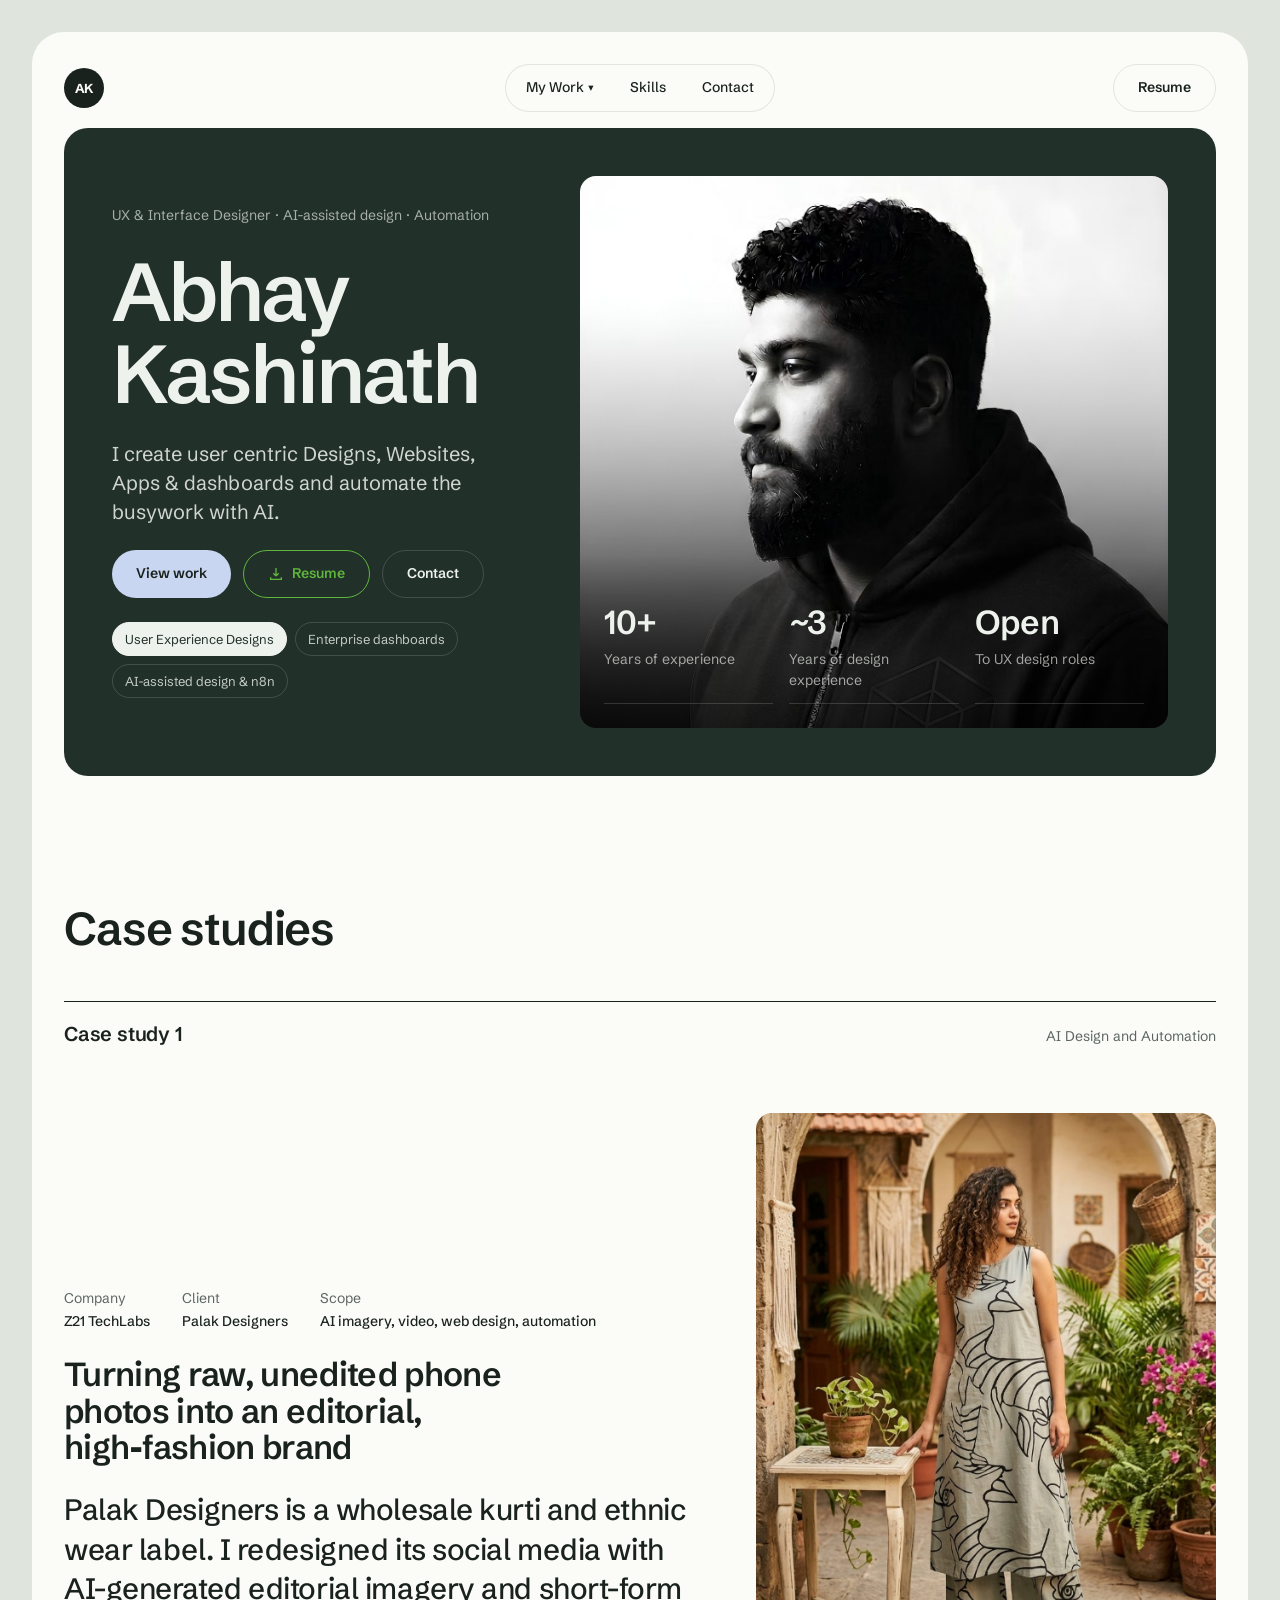
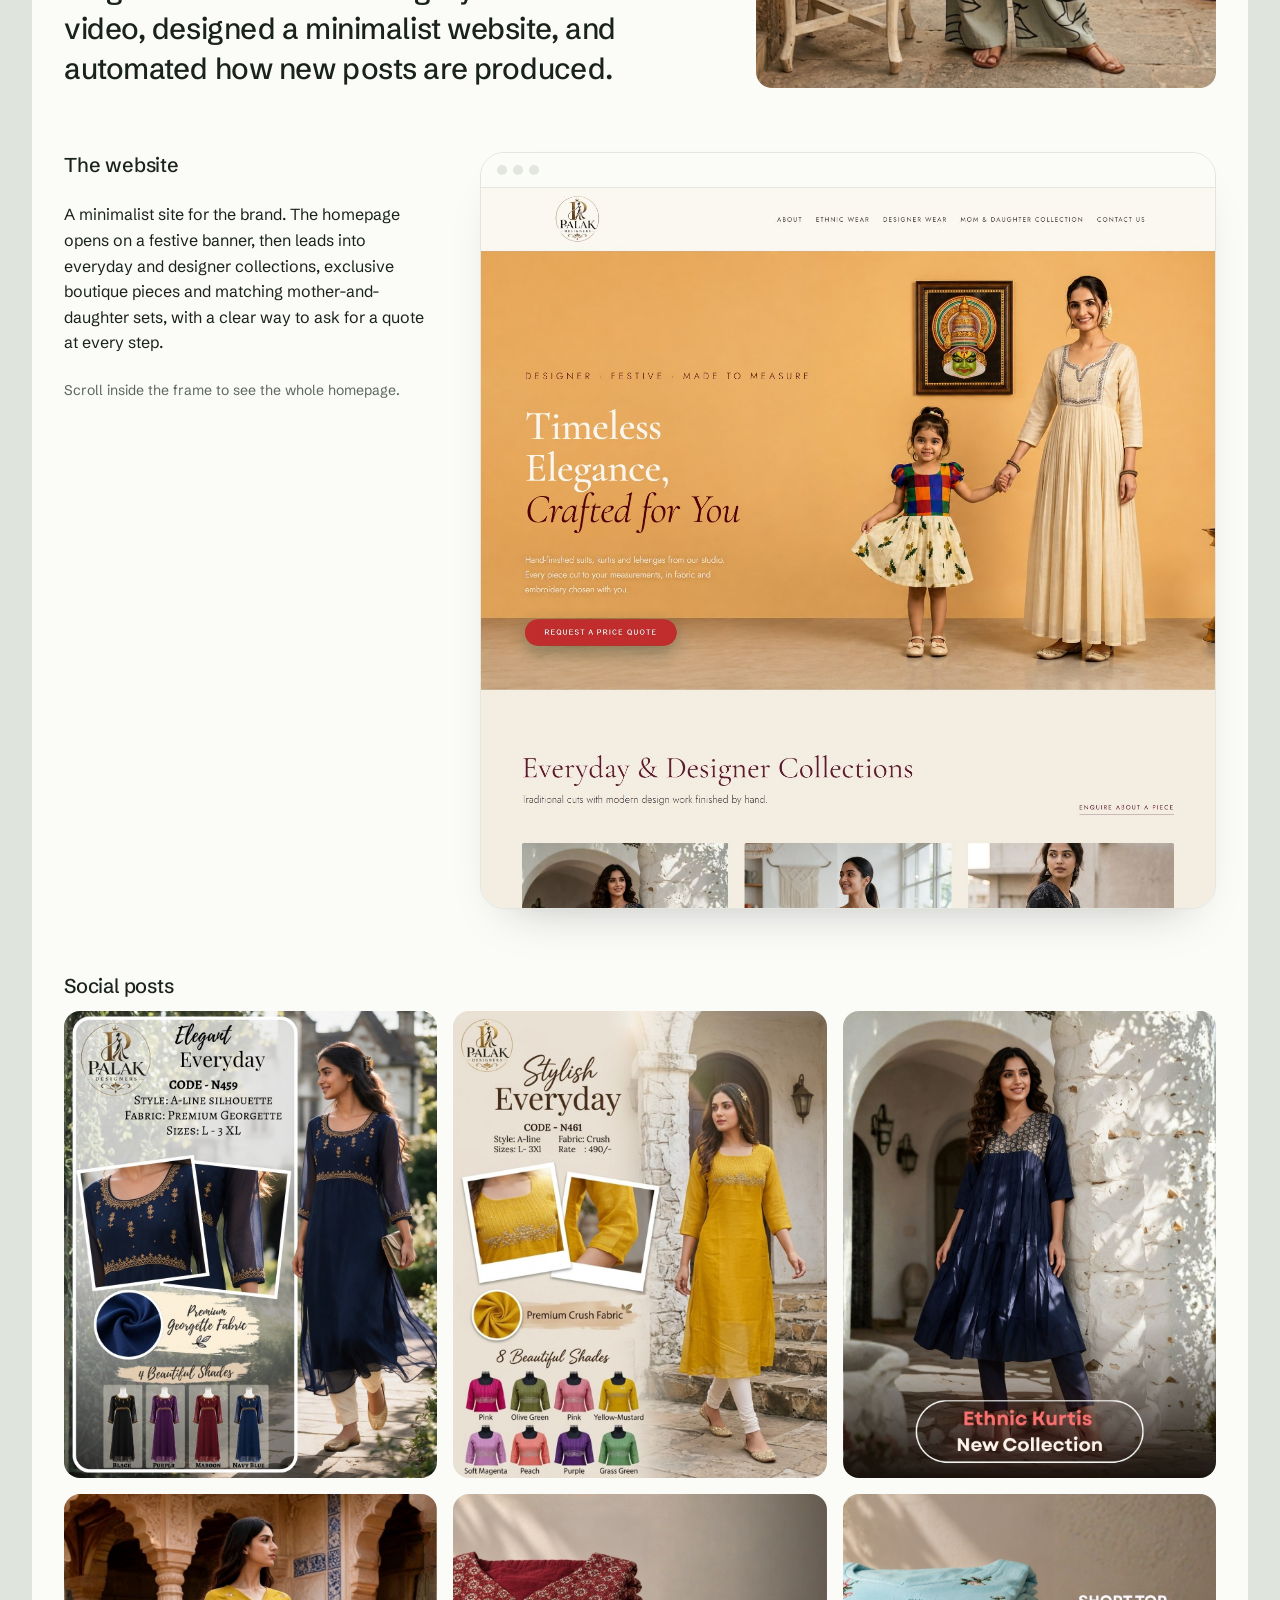
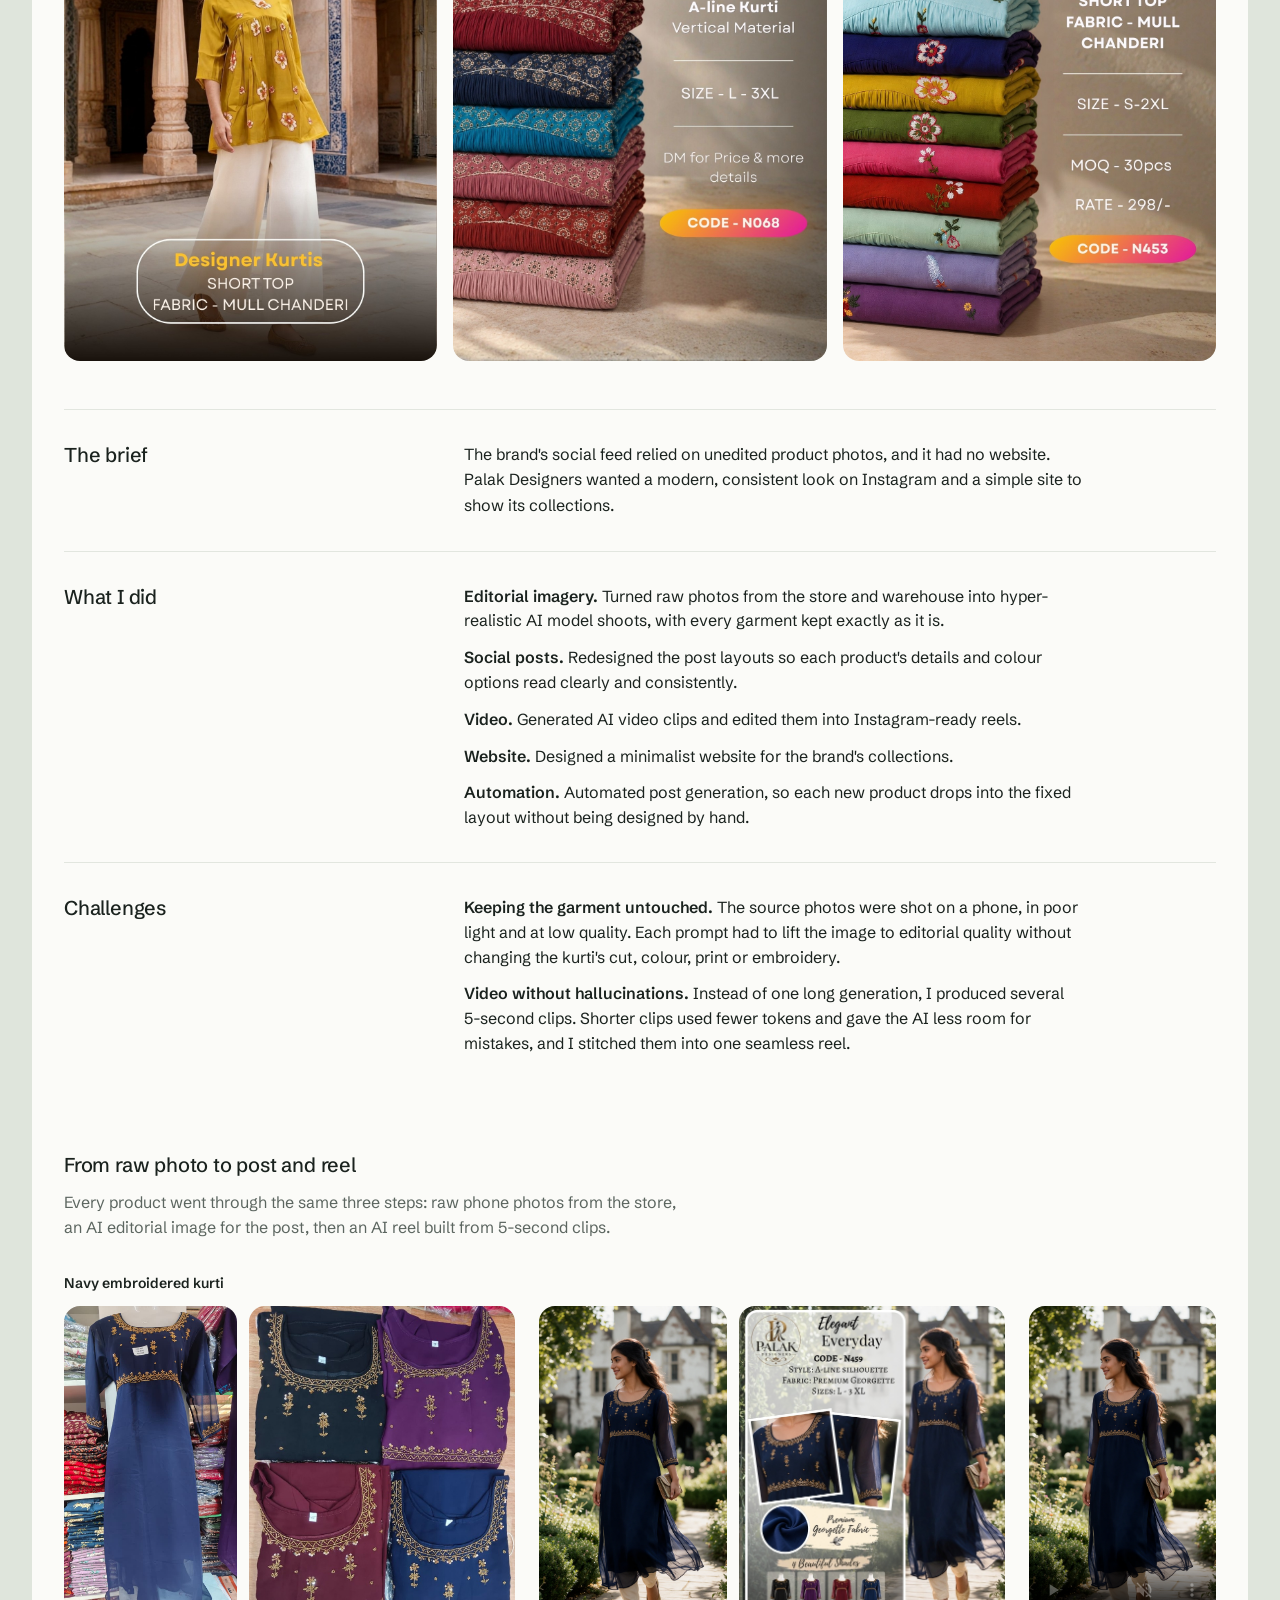
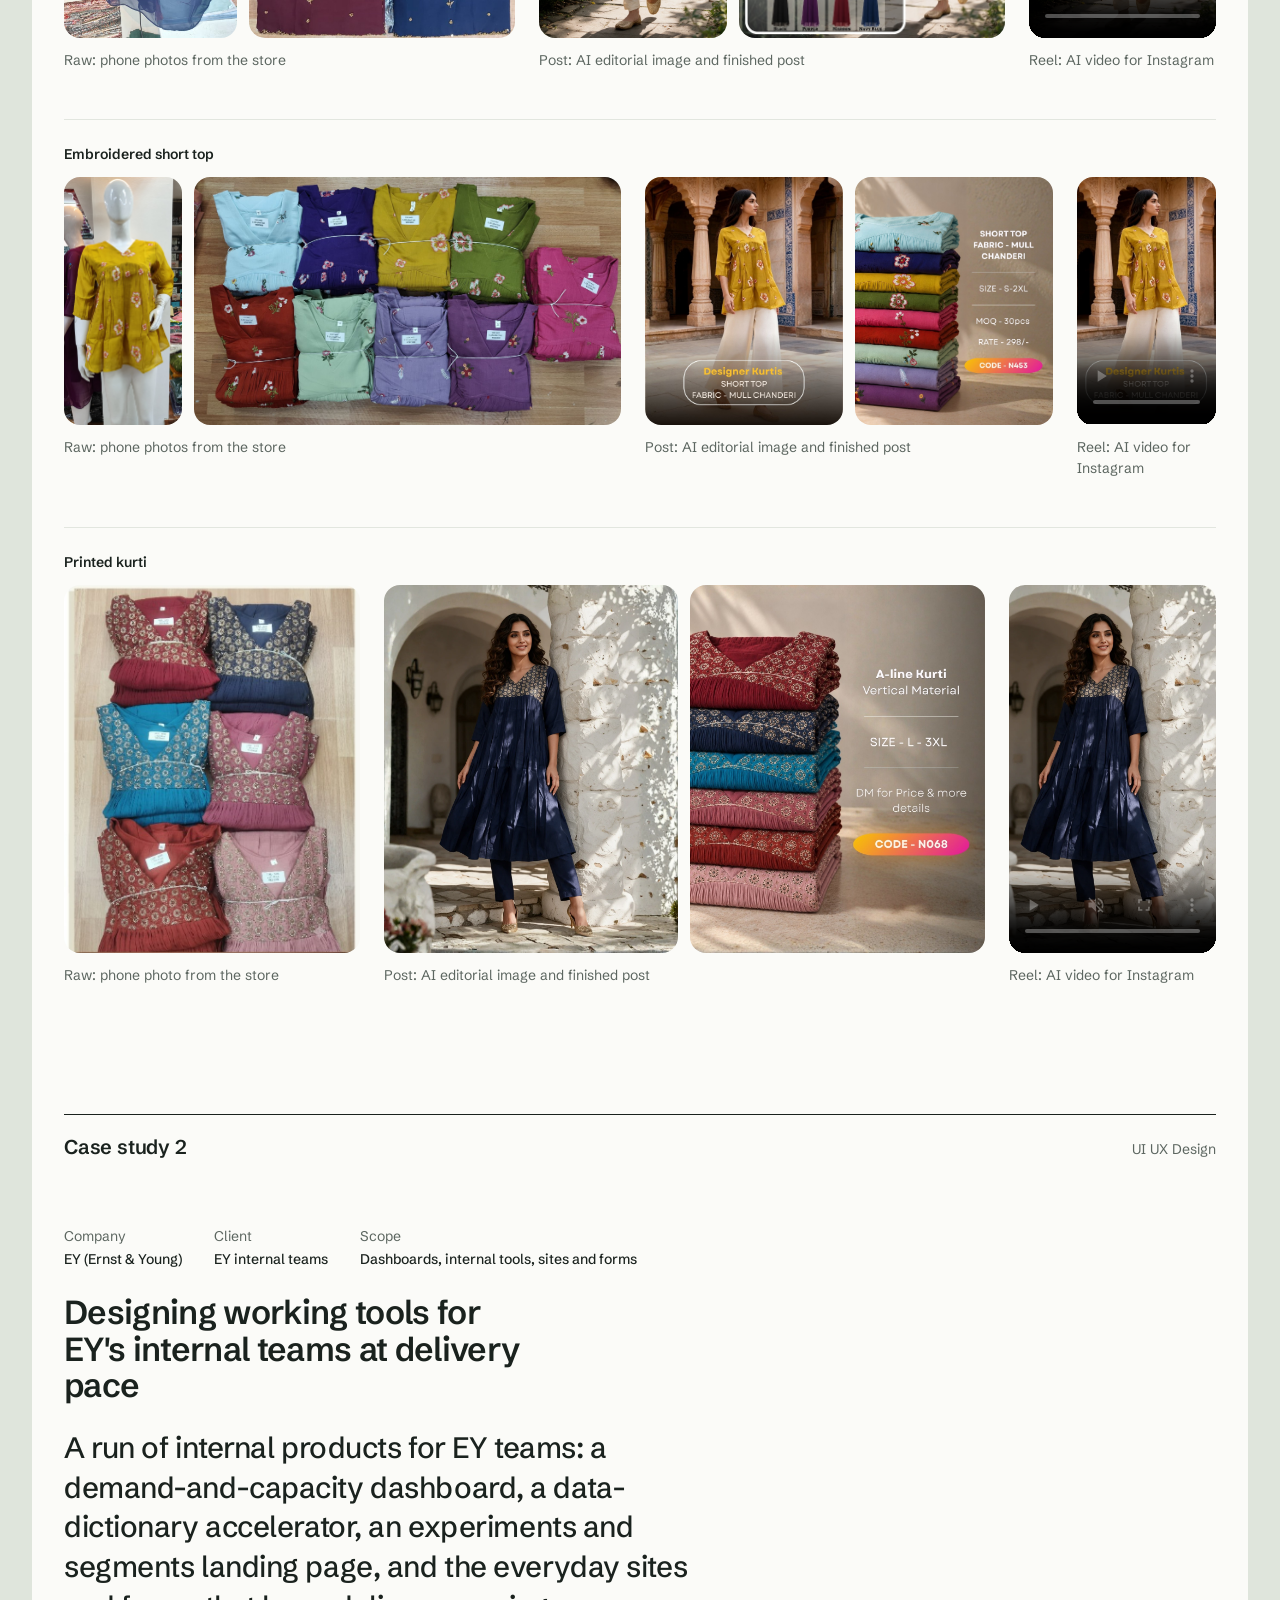
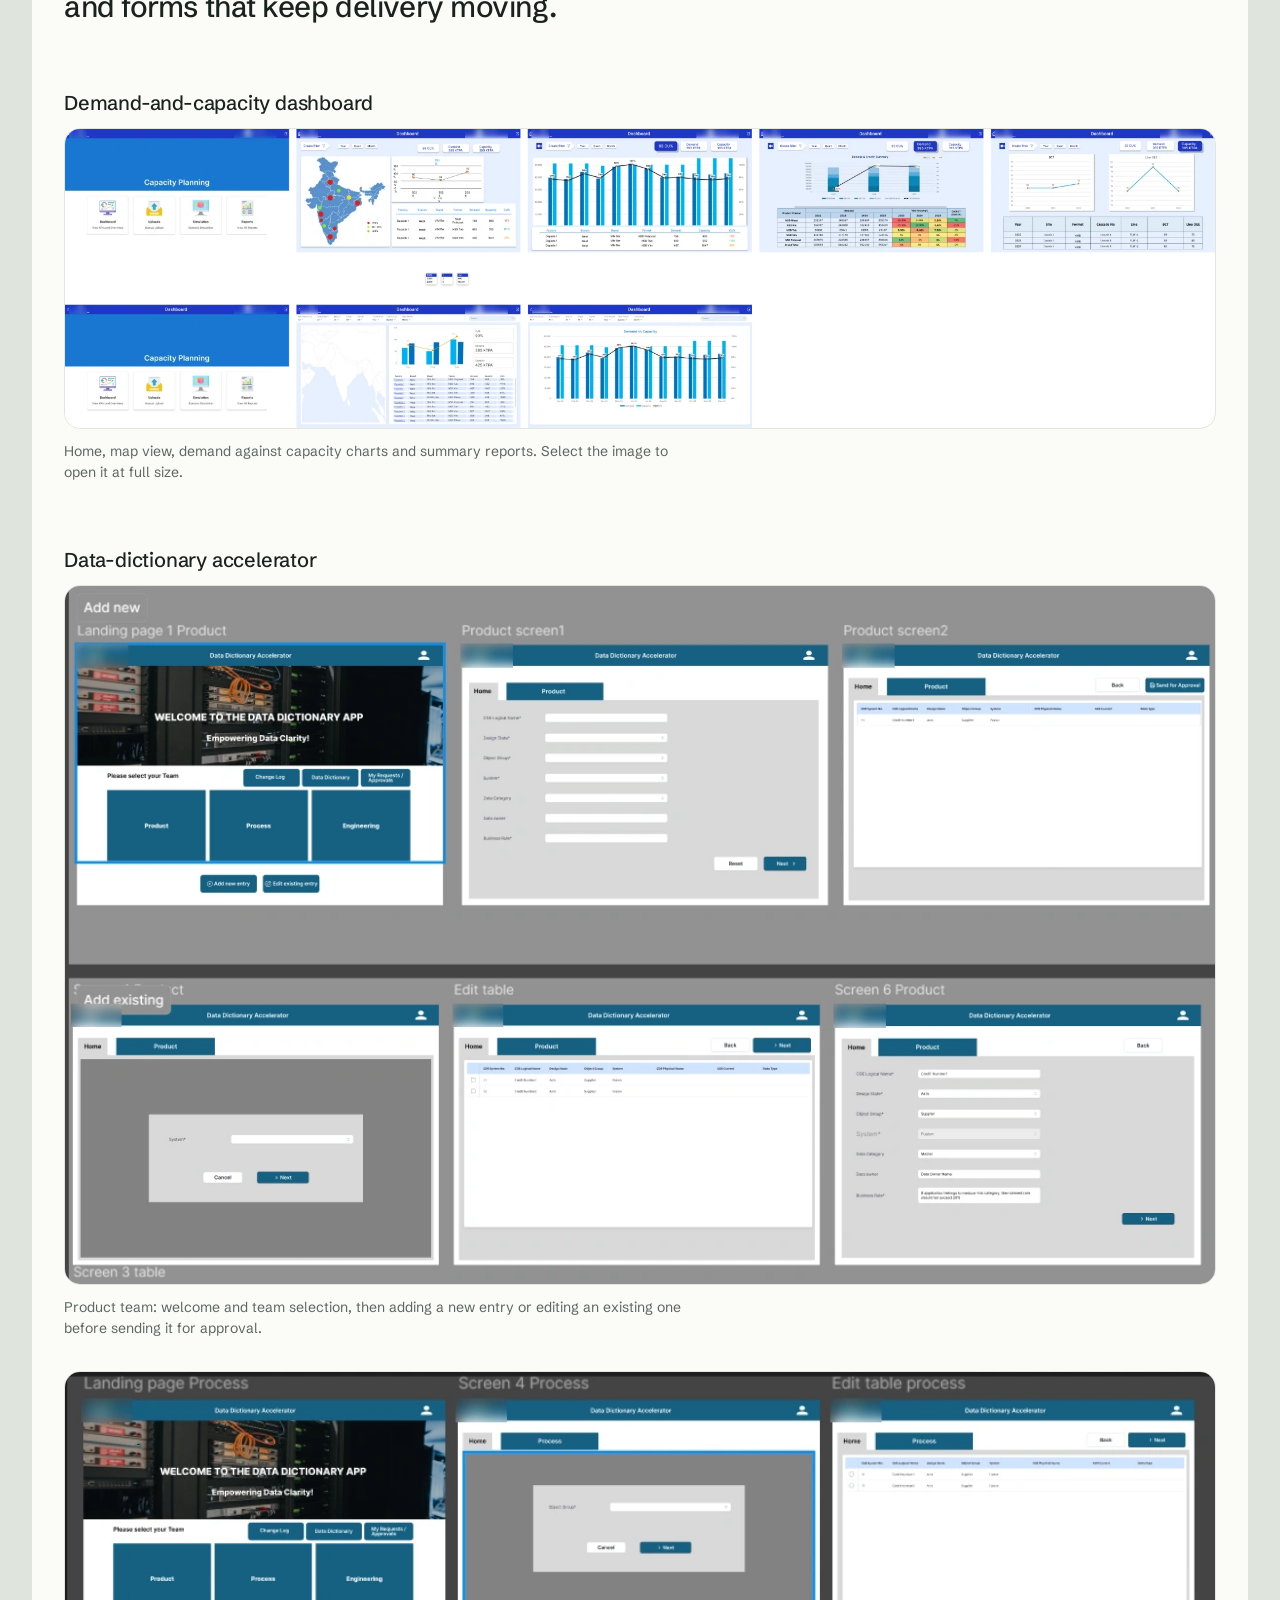
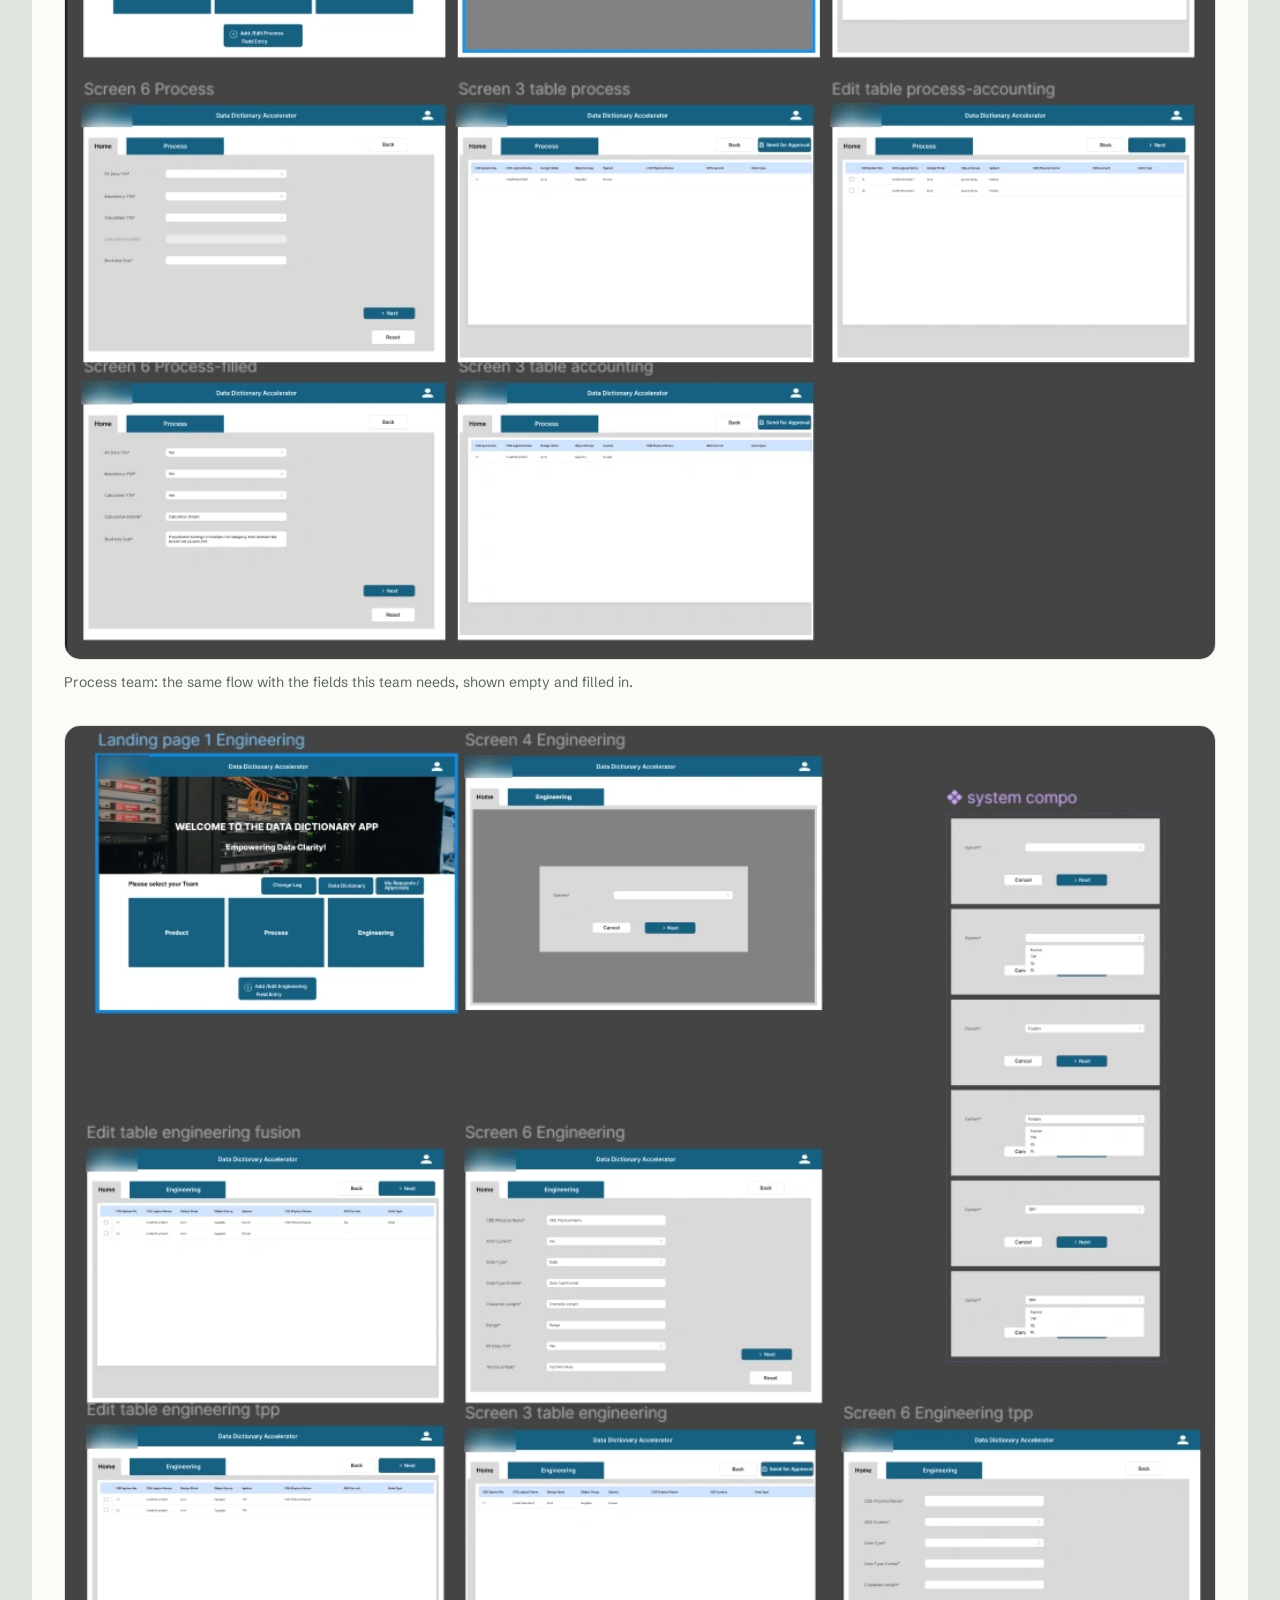
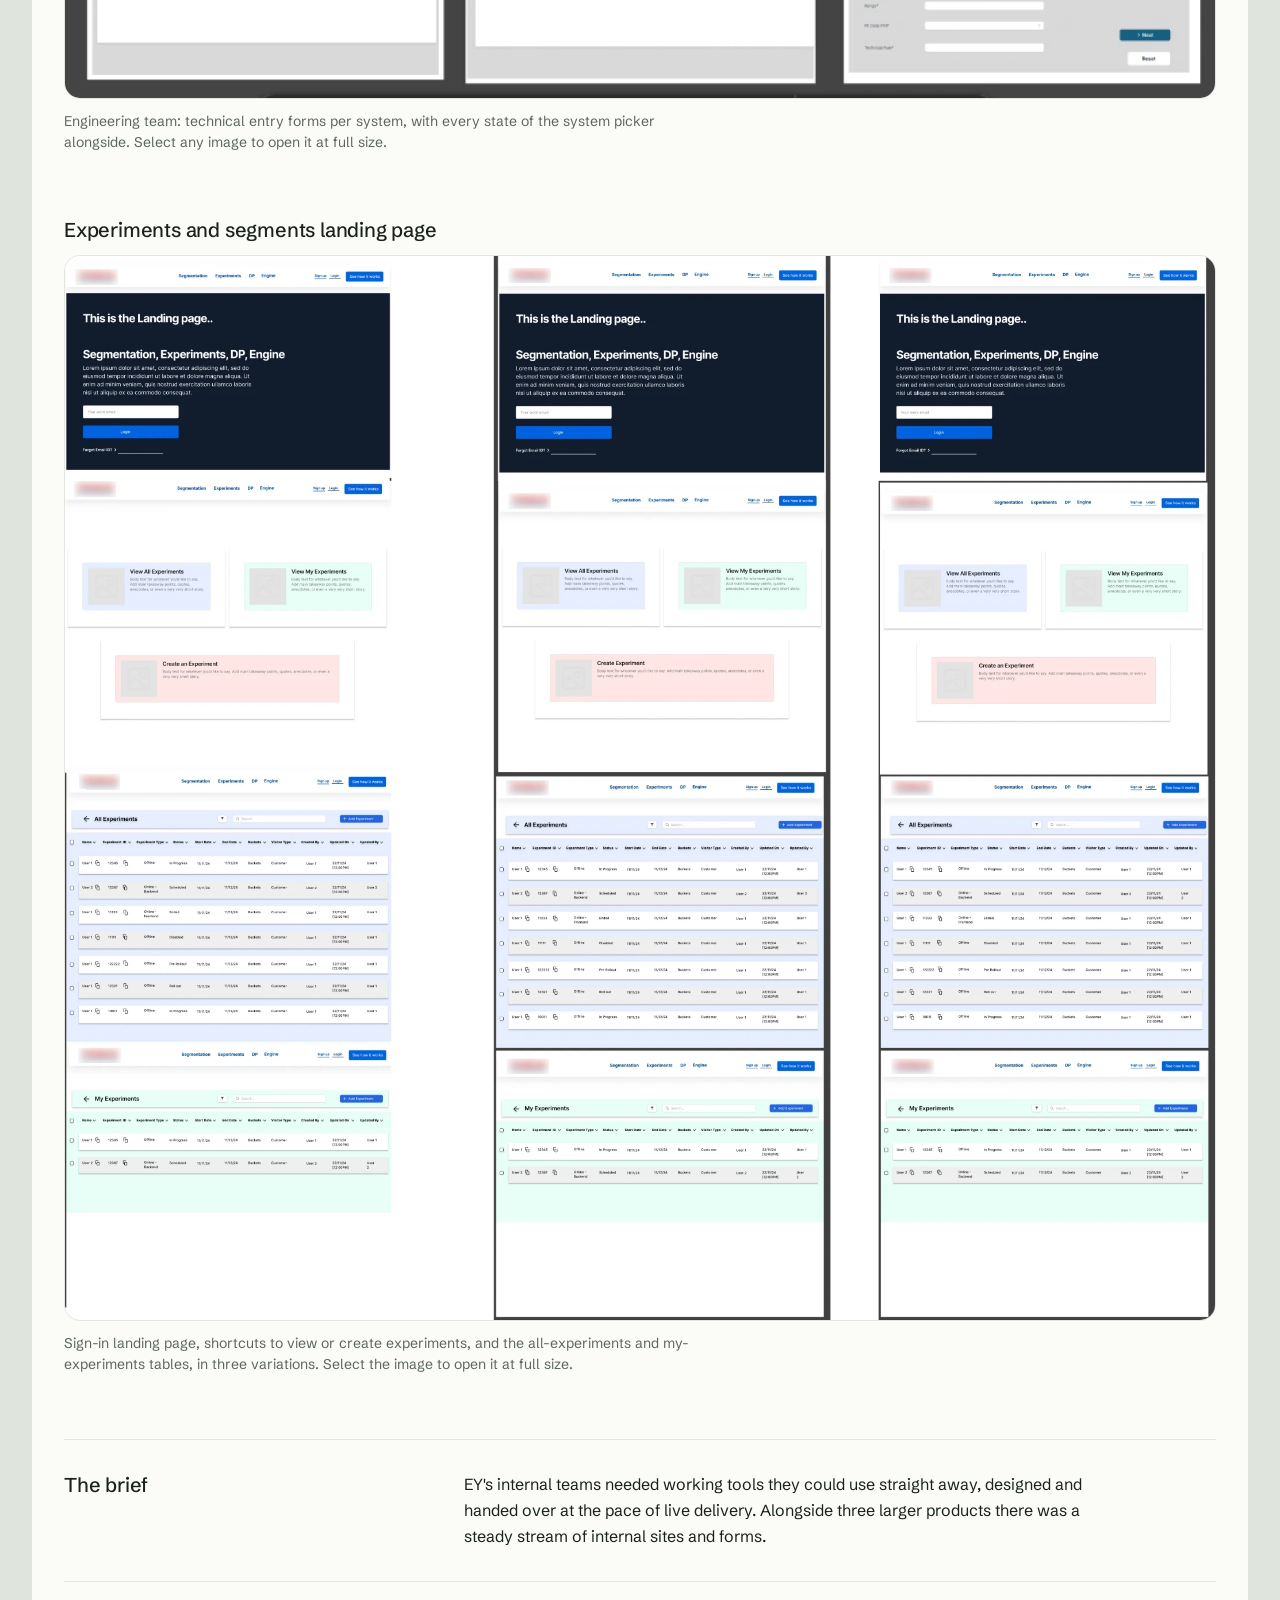
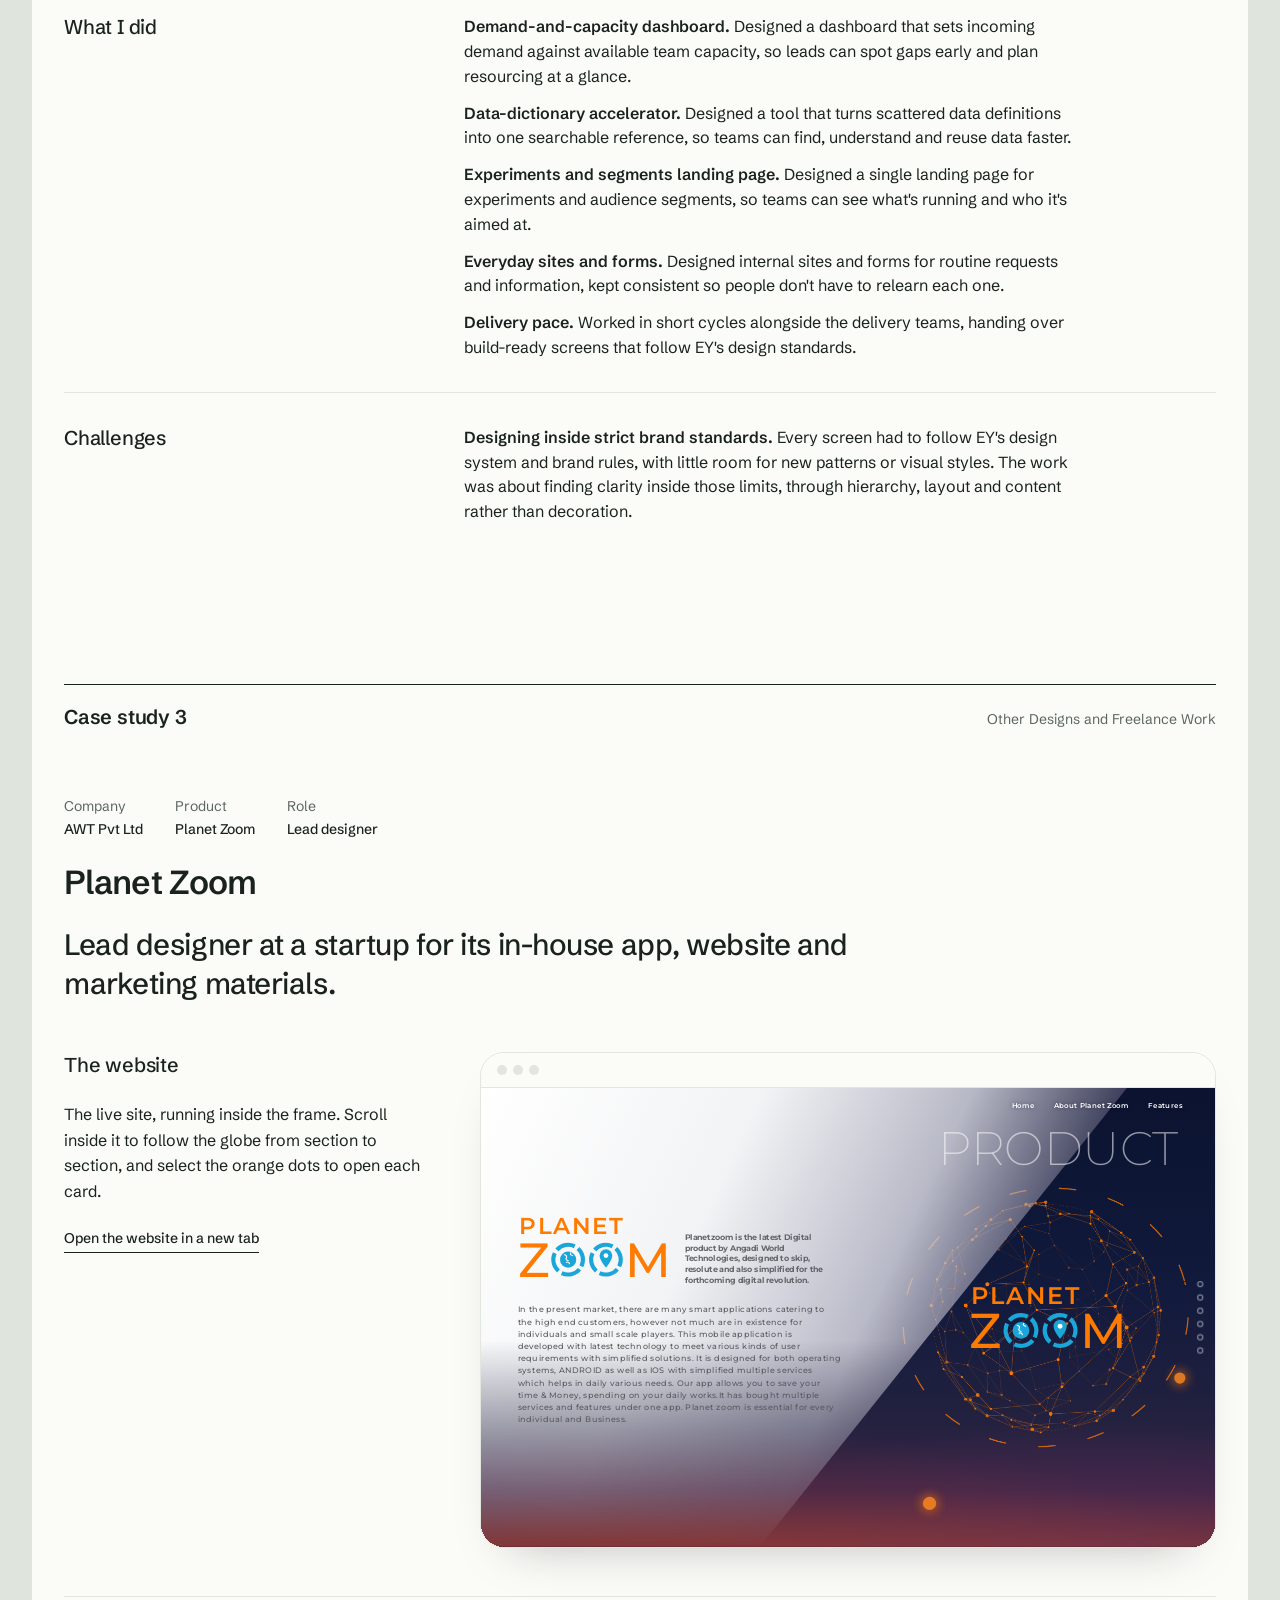
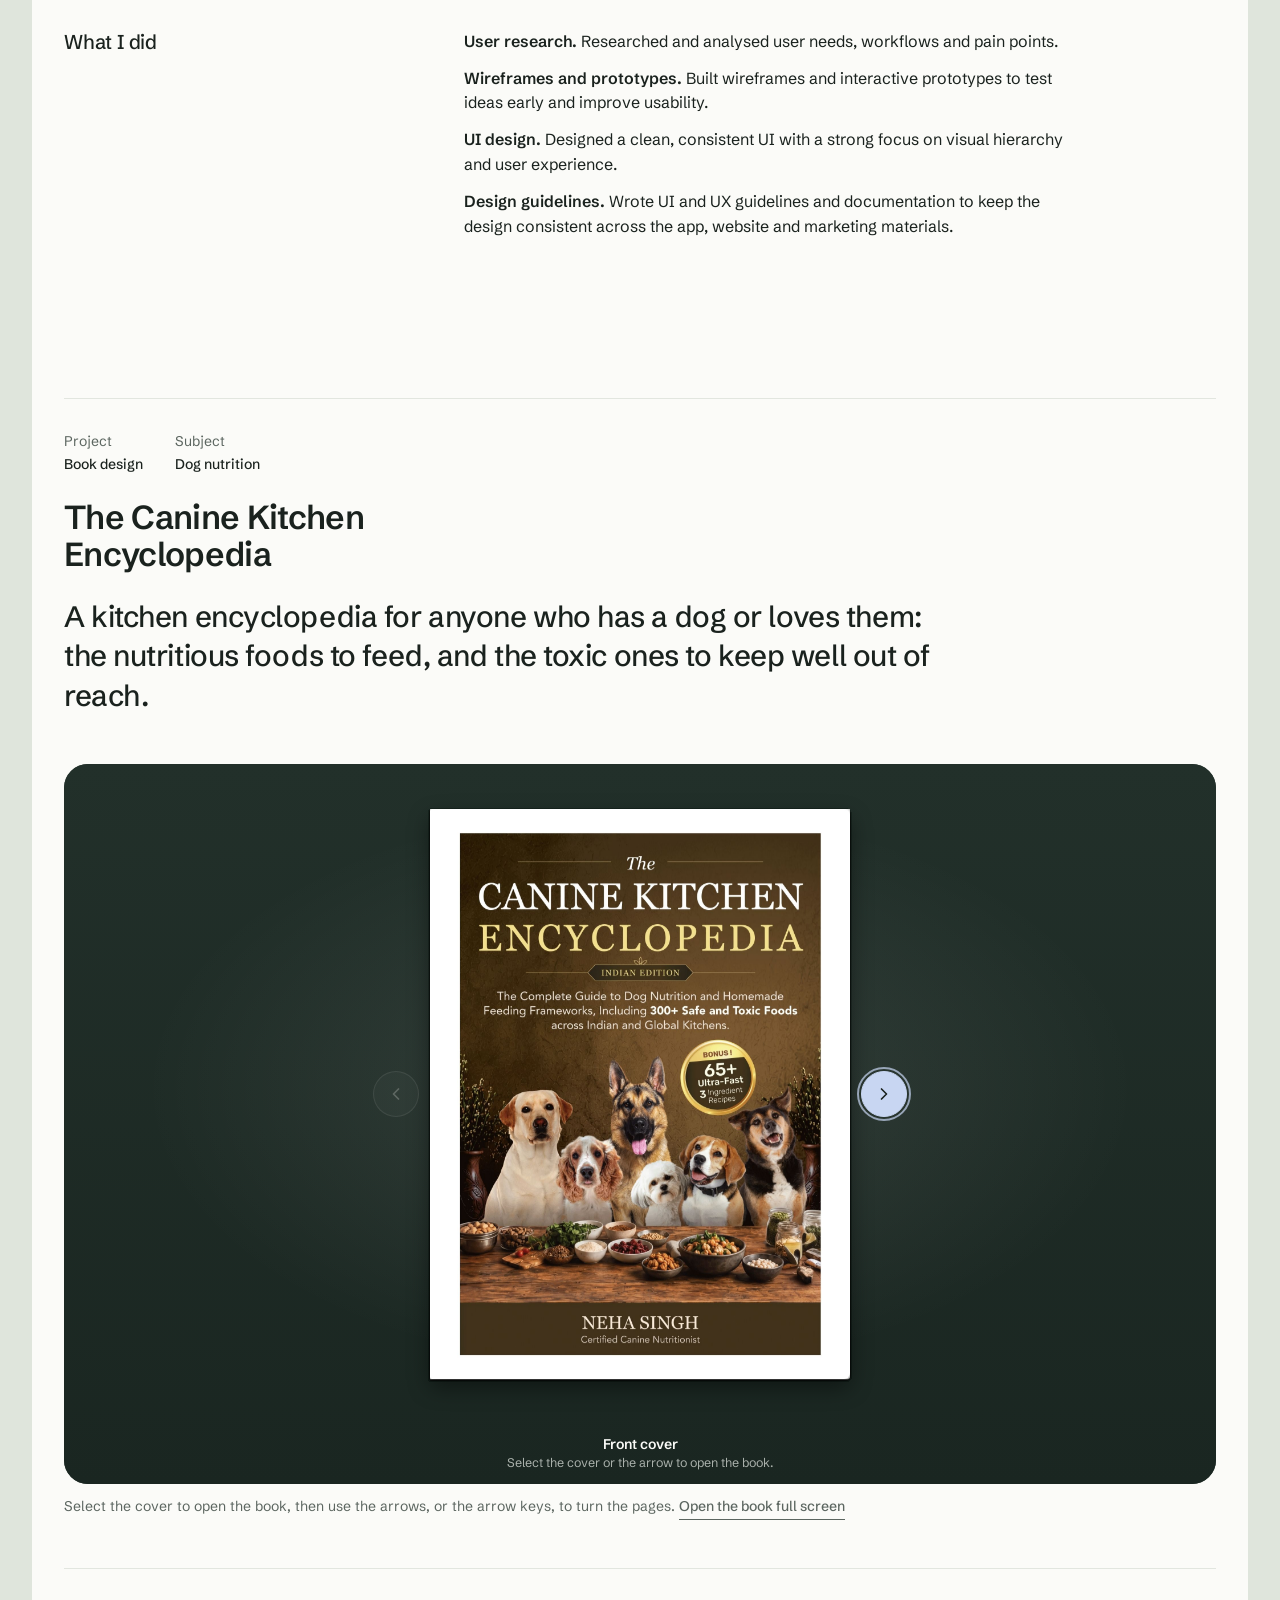
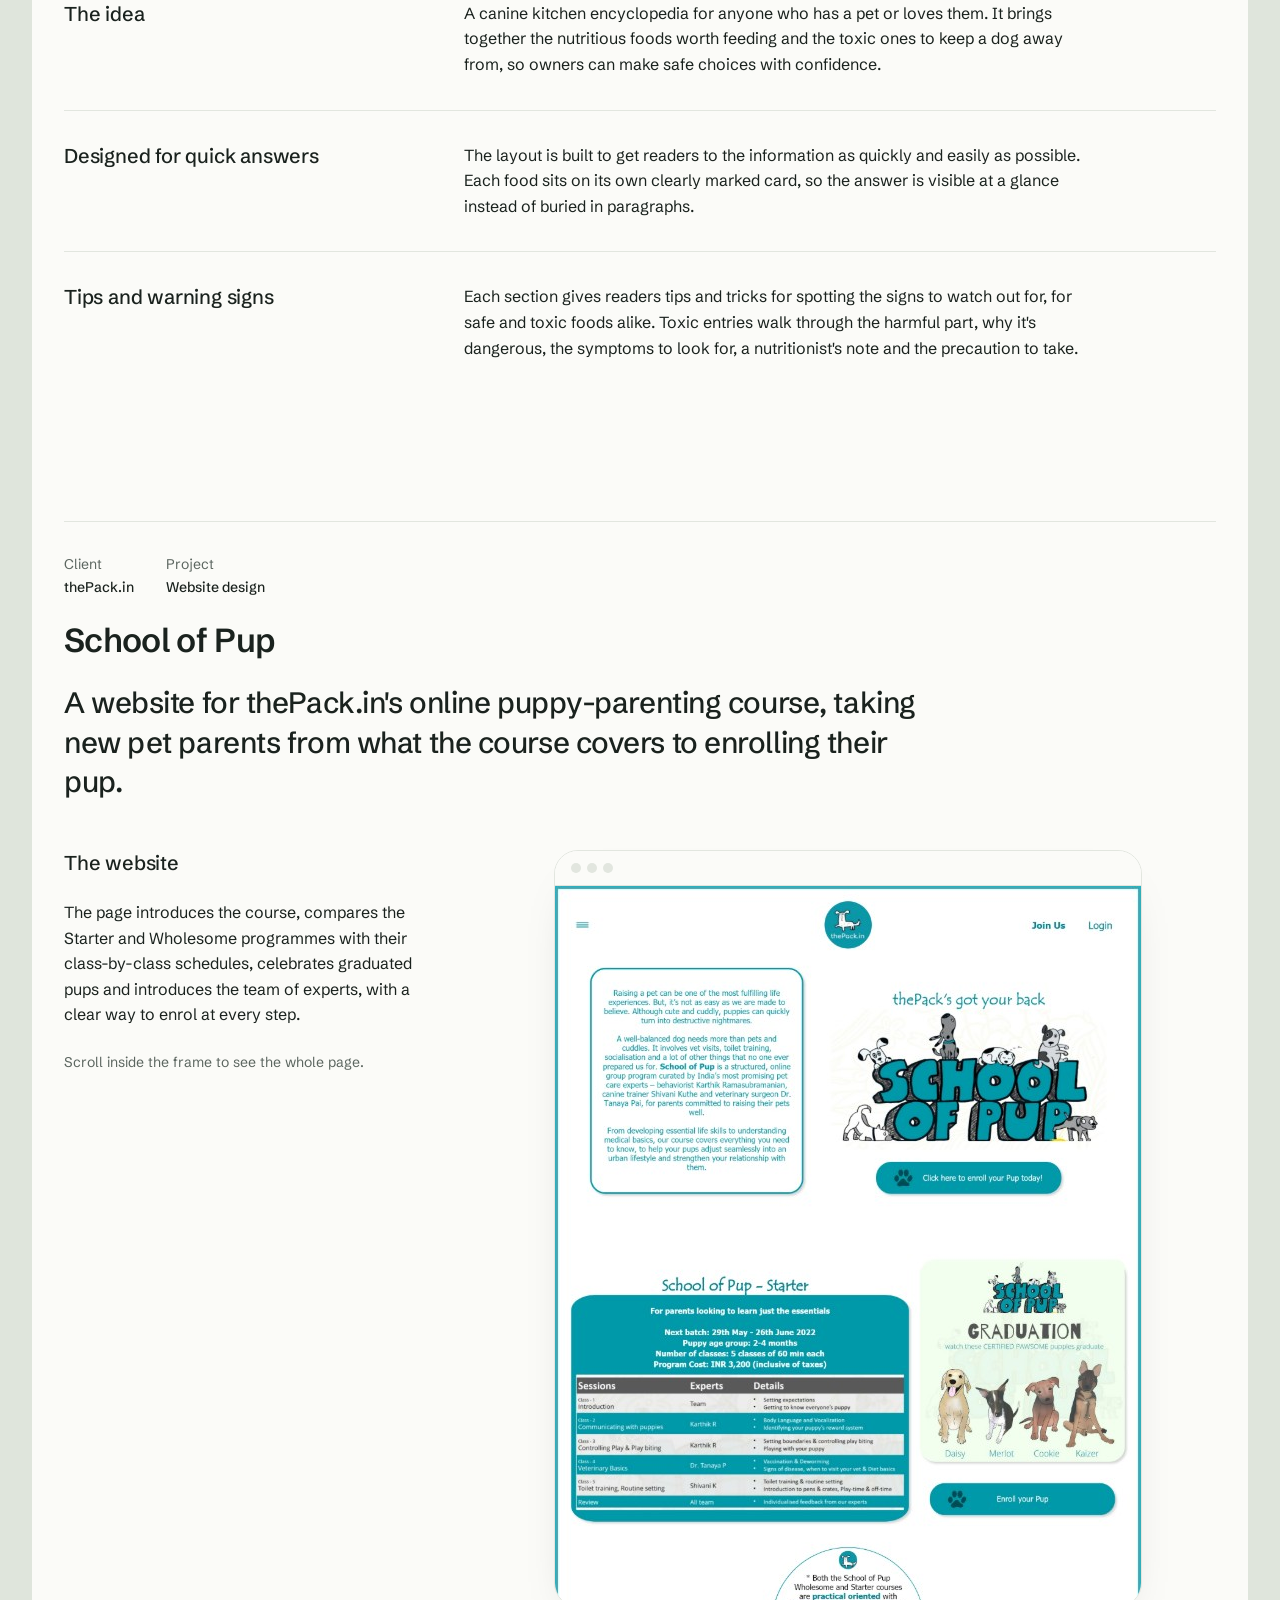
==== commit 59487c73: "Sharper Palak Designers website screenshot" ====
--- a/abhay-portfolio/index.html
+++ b/abhay-portfolio/index.html
@@ -109,7 +109,7 @@
             <div class="browser">
               <div class="browser__bar" aria-hidden="true"><span></span><span></span><span></span></div>
               <div class="browser__view" tabindex="0" role="region" aria-label="Palak Designers homepage, scrollable">
-                <img src="images/palak/website.jpg" alt="Palak Designers website homepage, from the hero banner down to the footer" width="656" height="2000" loading="lazy">
+                <img src="images/palak/website.jpg" alt="Palak Designers website homepage, from the hero banner down to the footer" width="1440" height="4390" loading="lazy">
               </div>
             </div>
           </div>
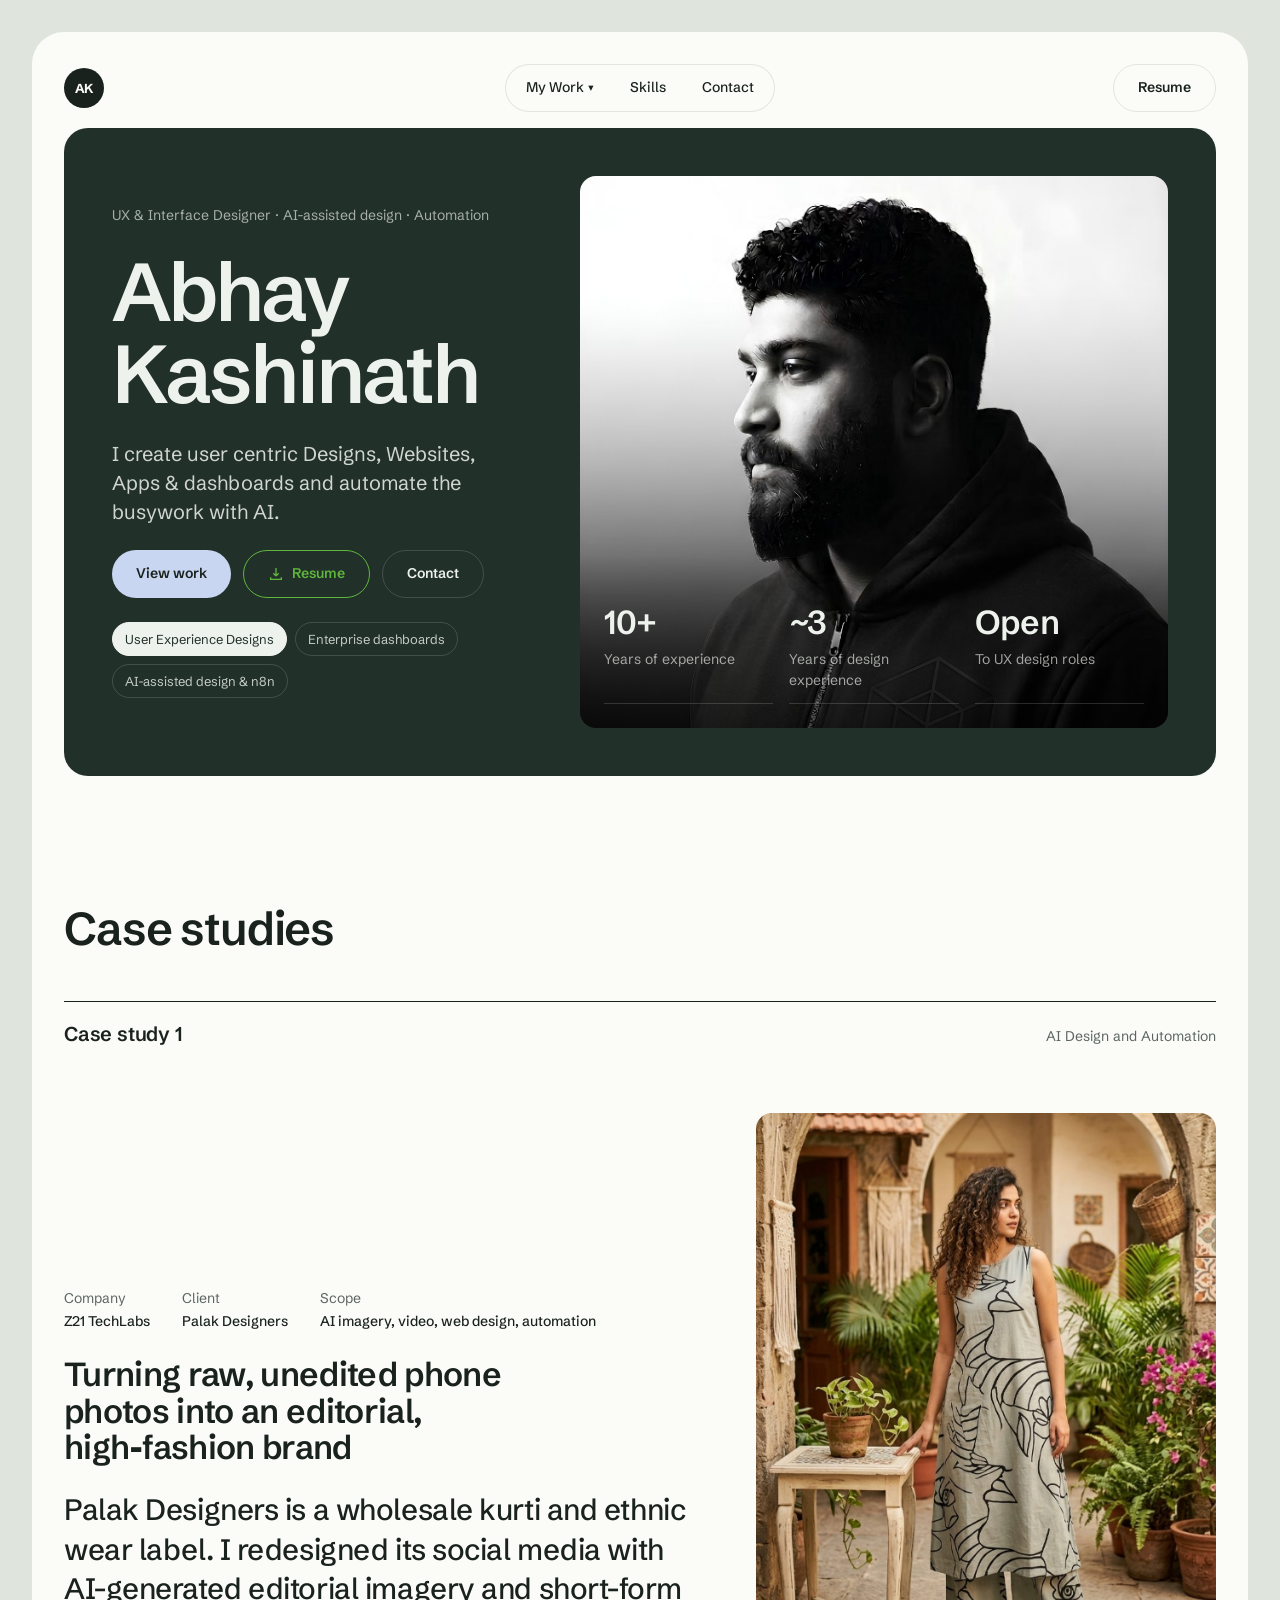
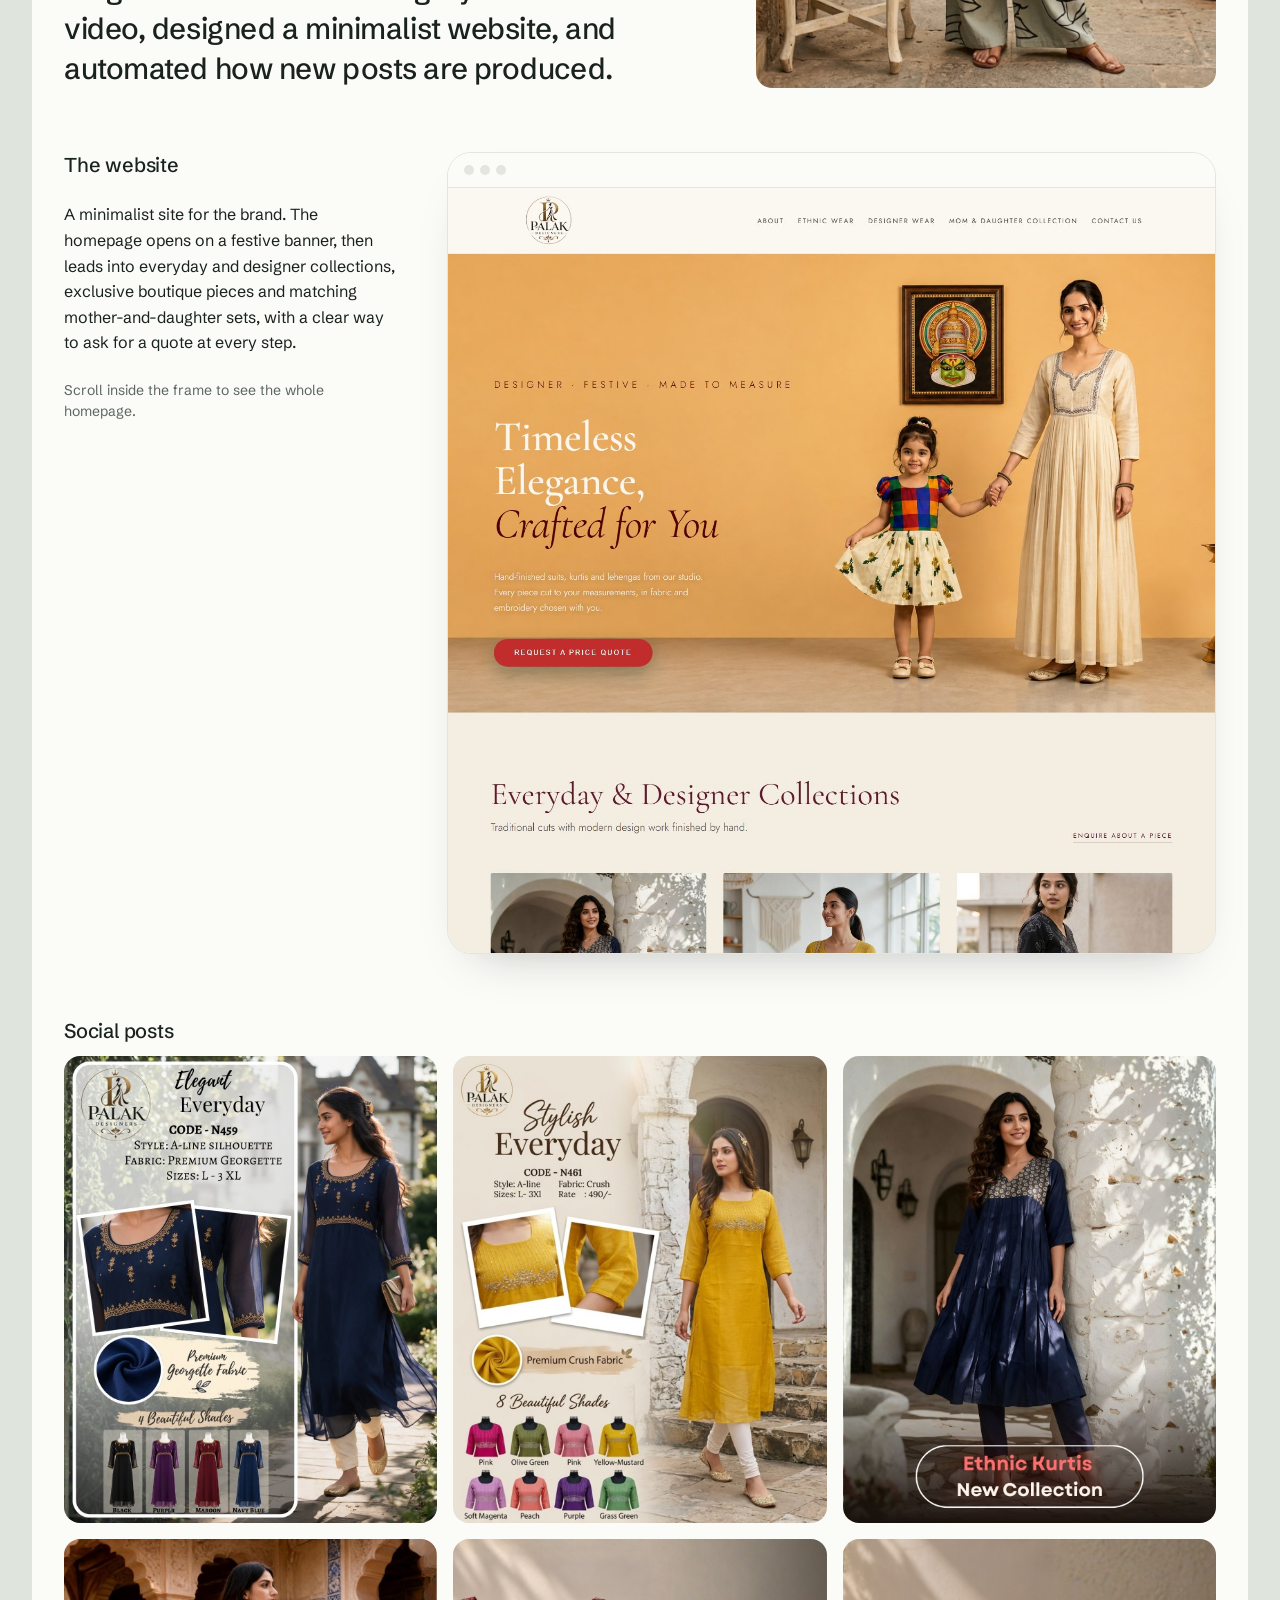
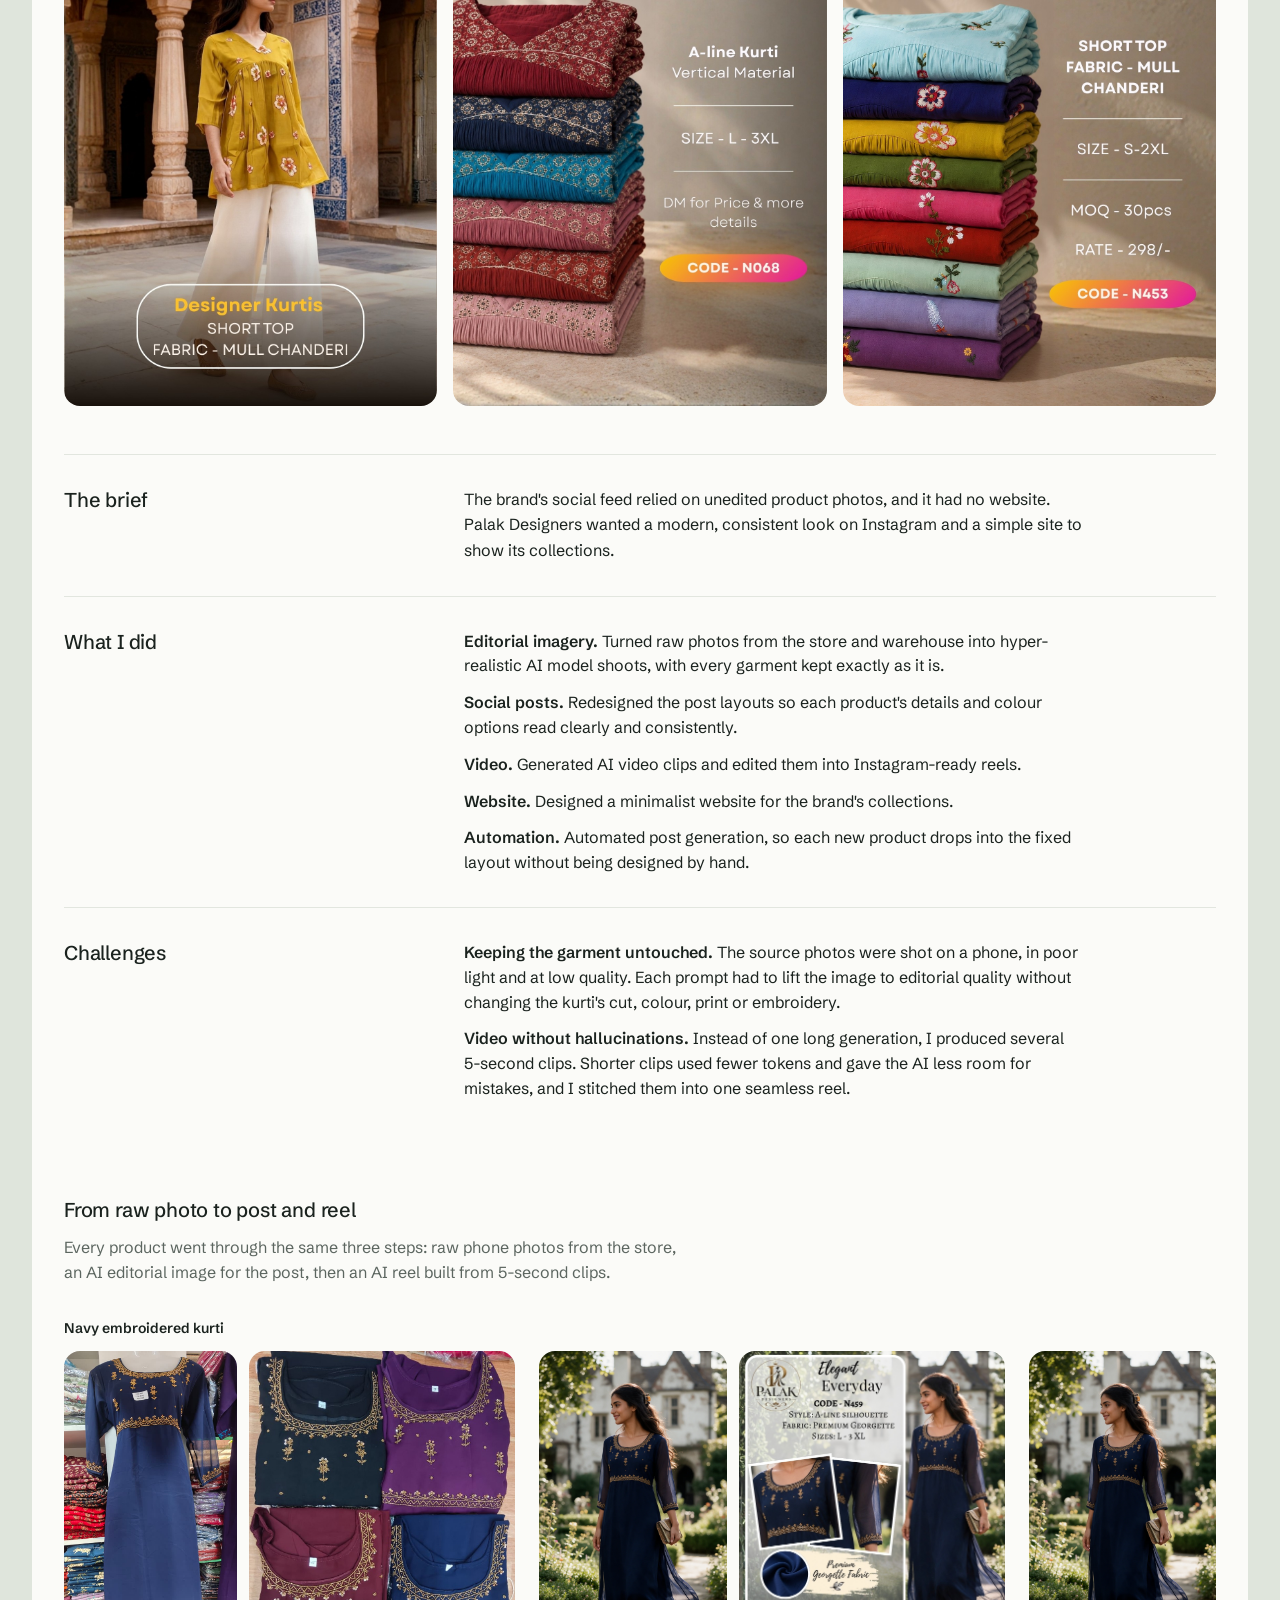
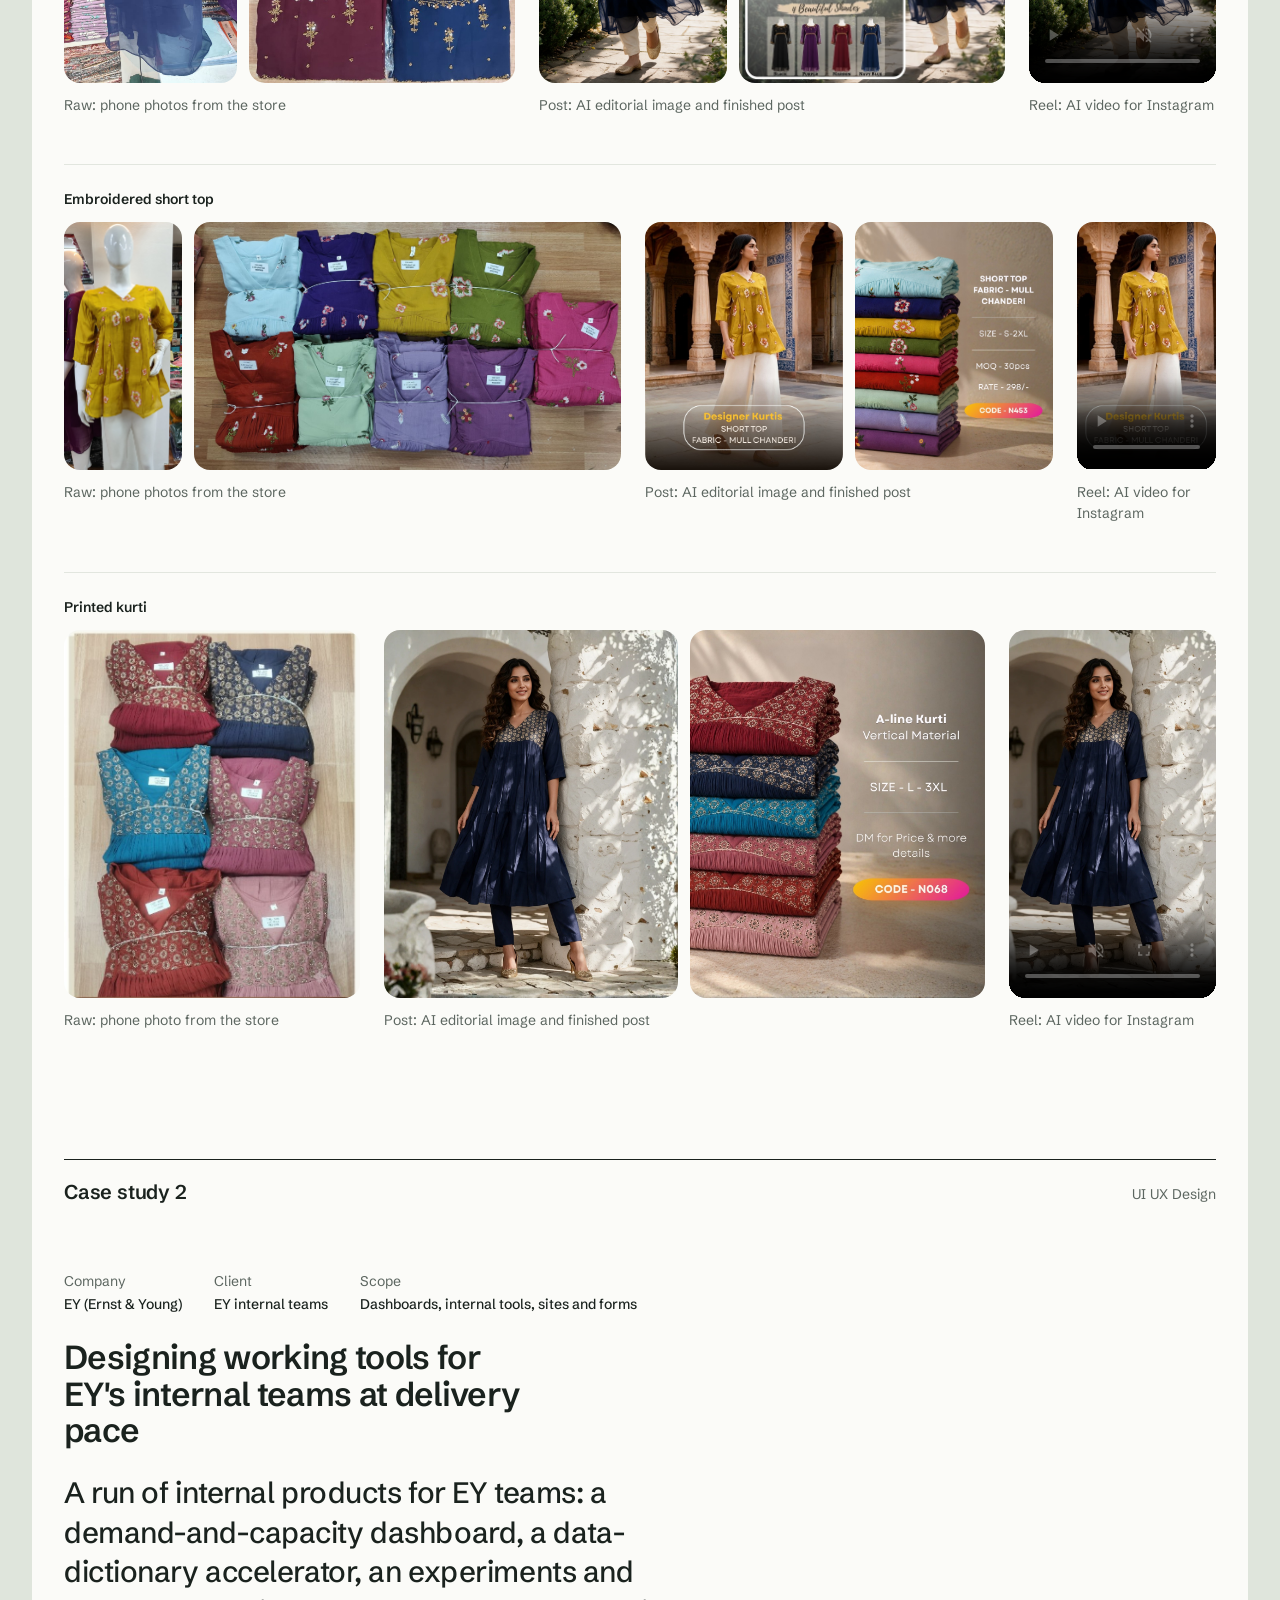
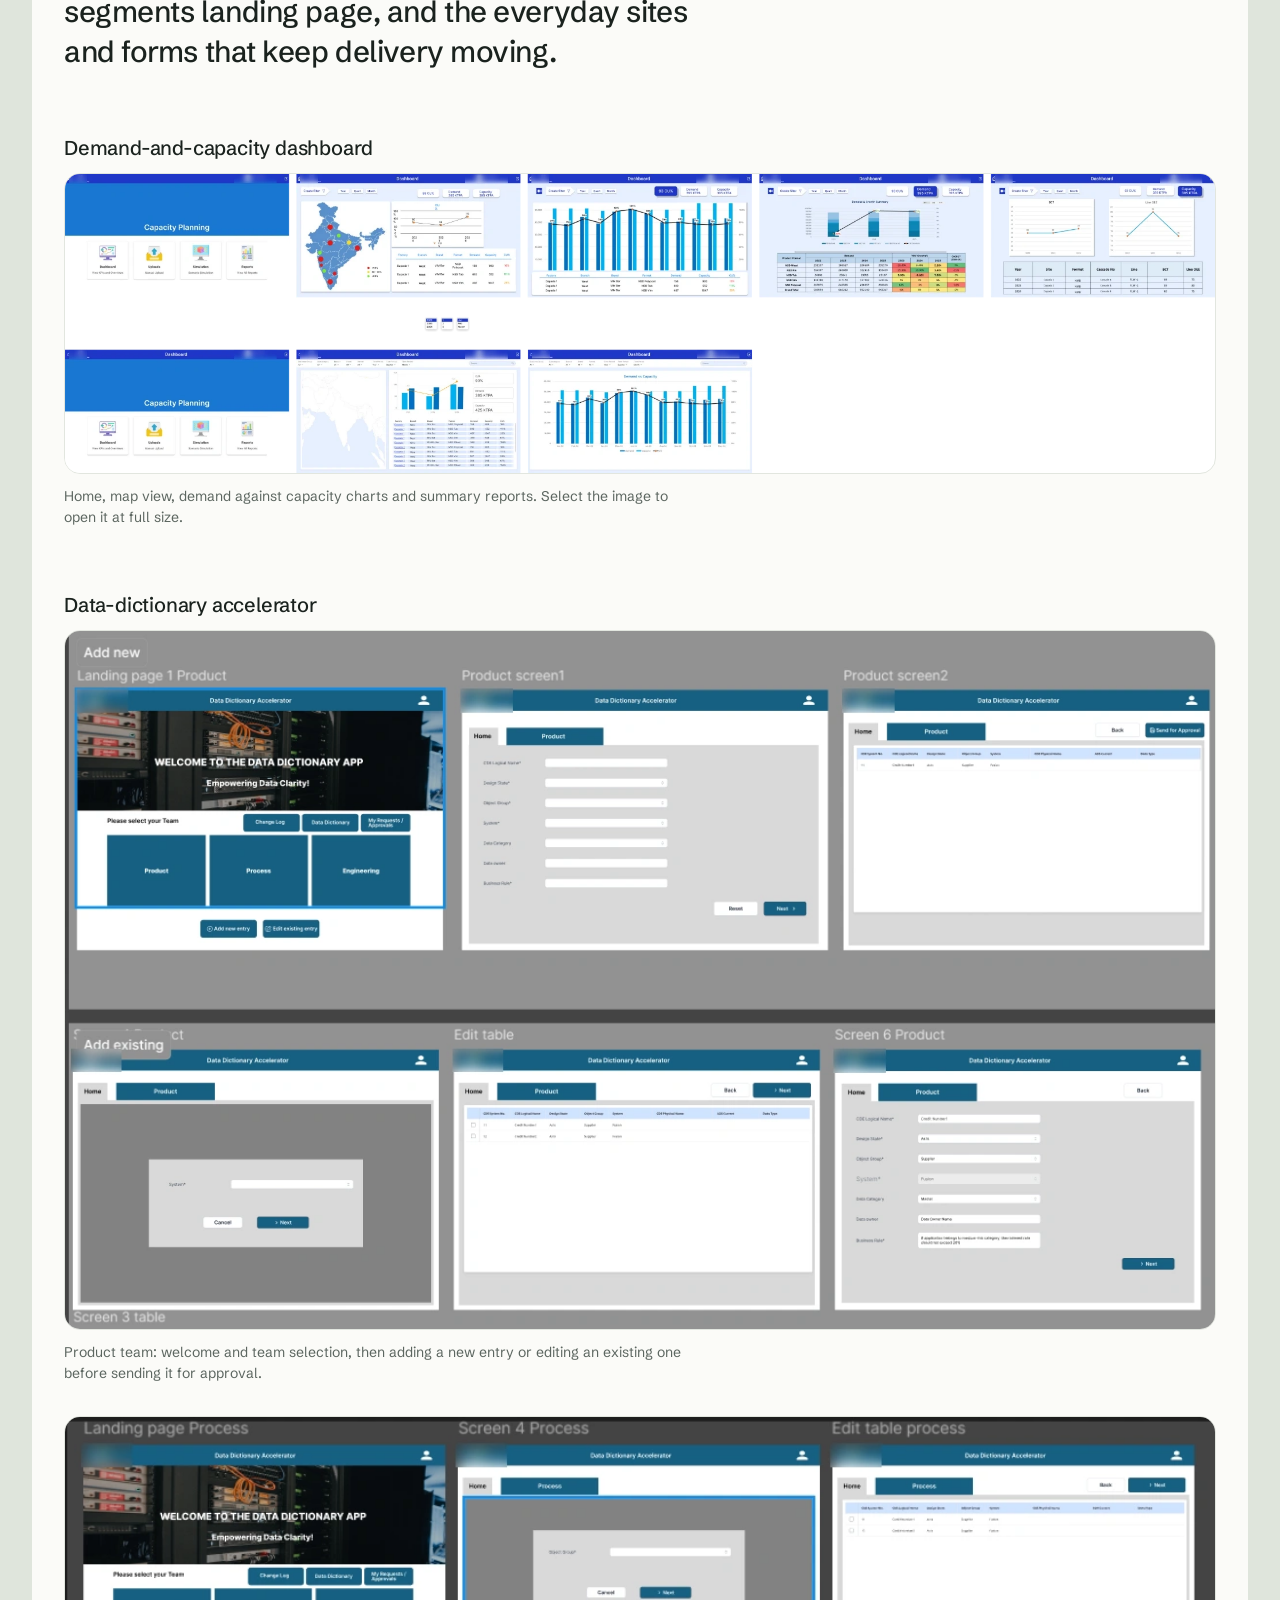
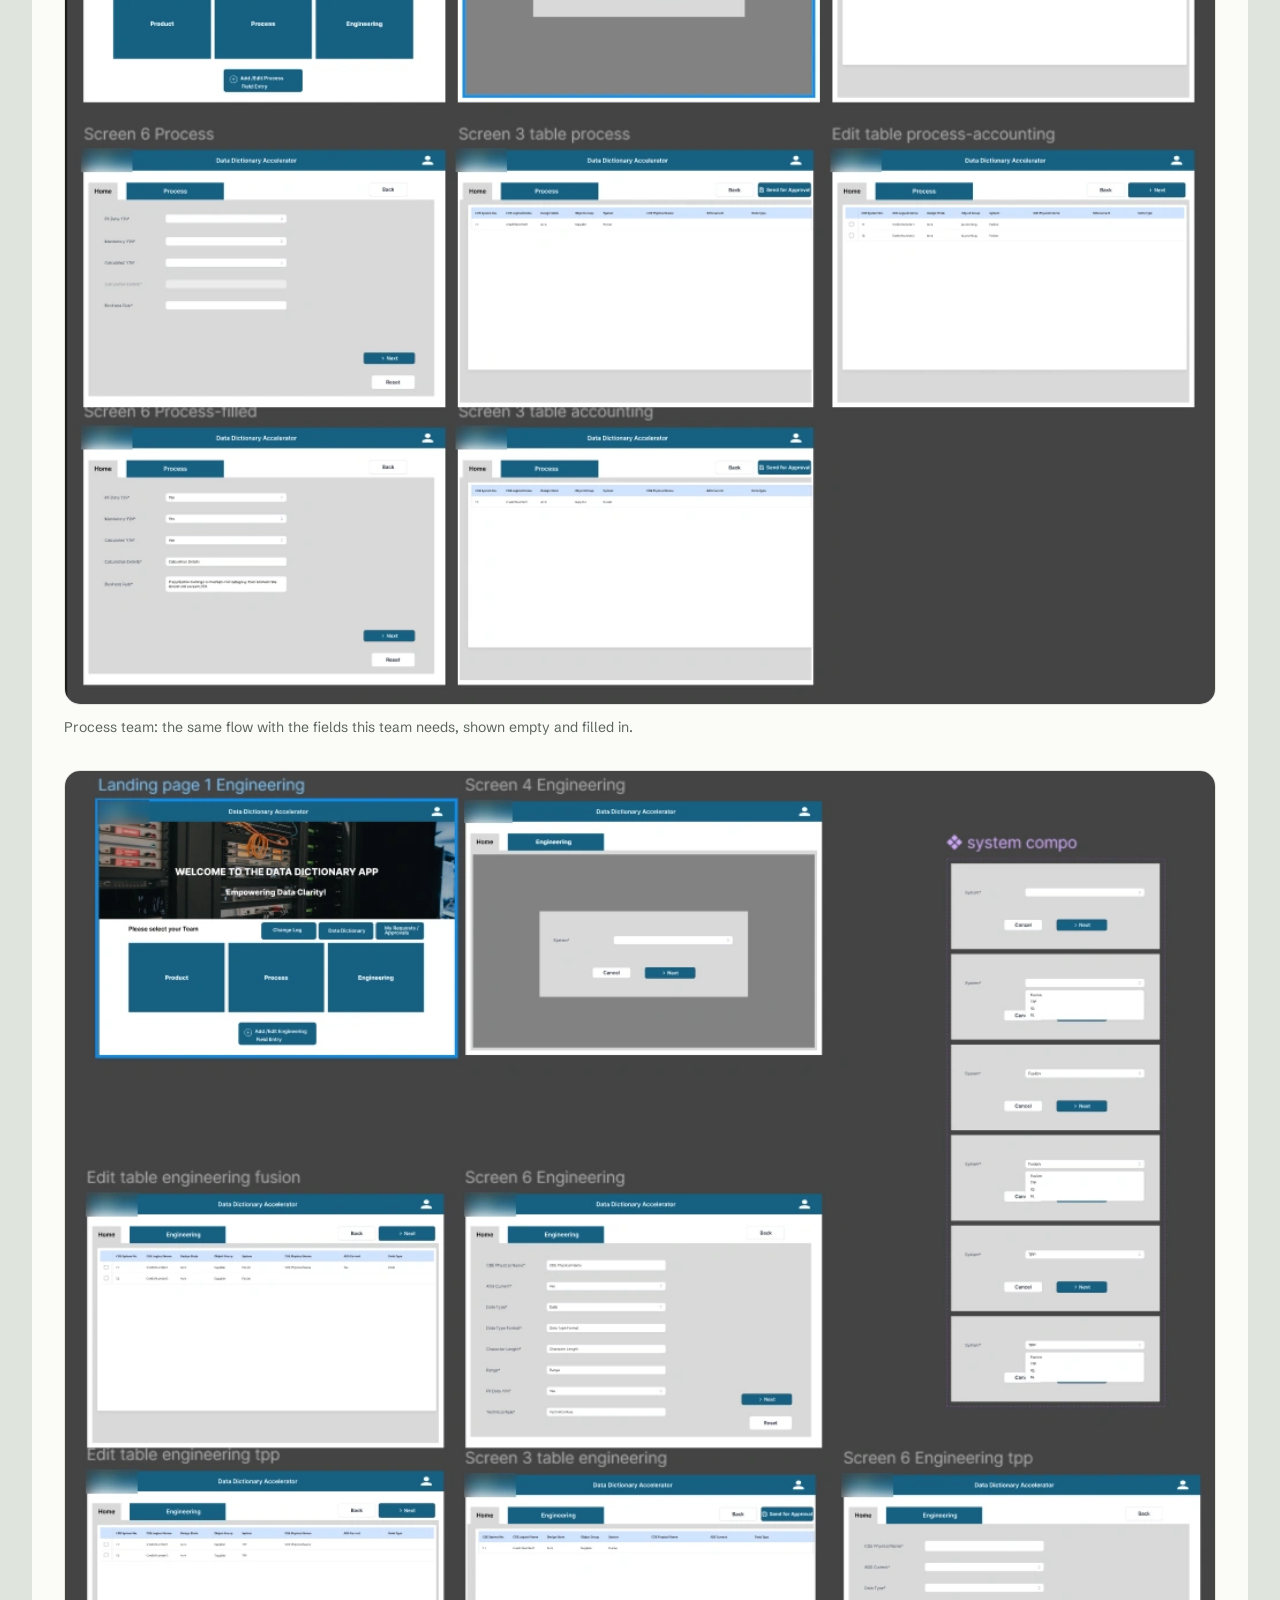
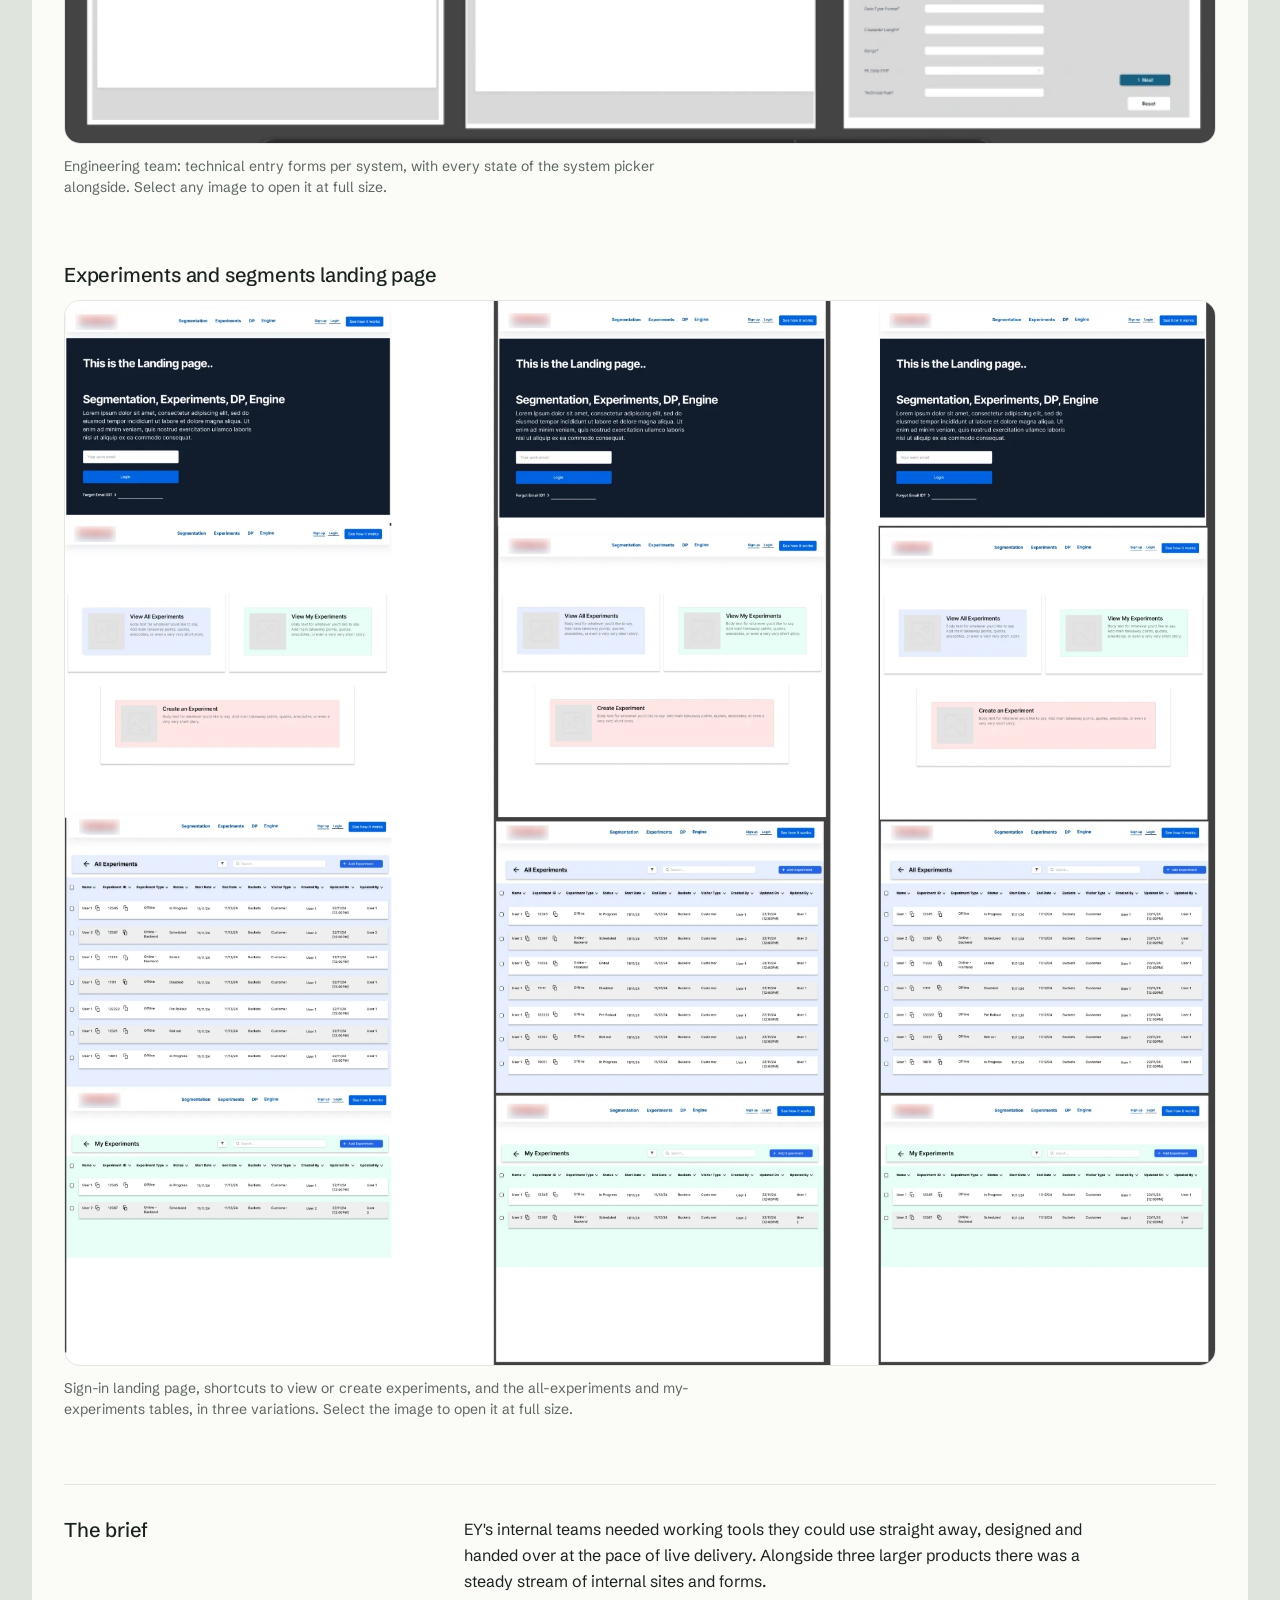
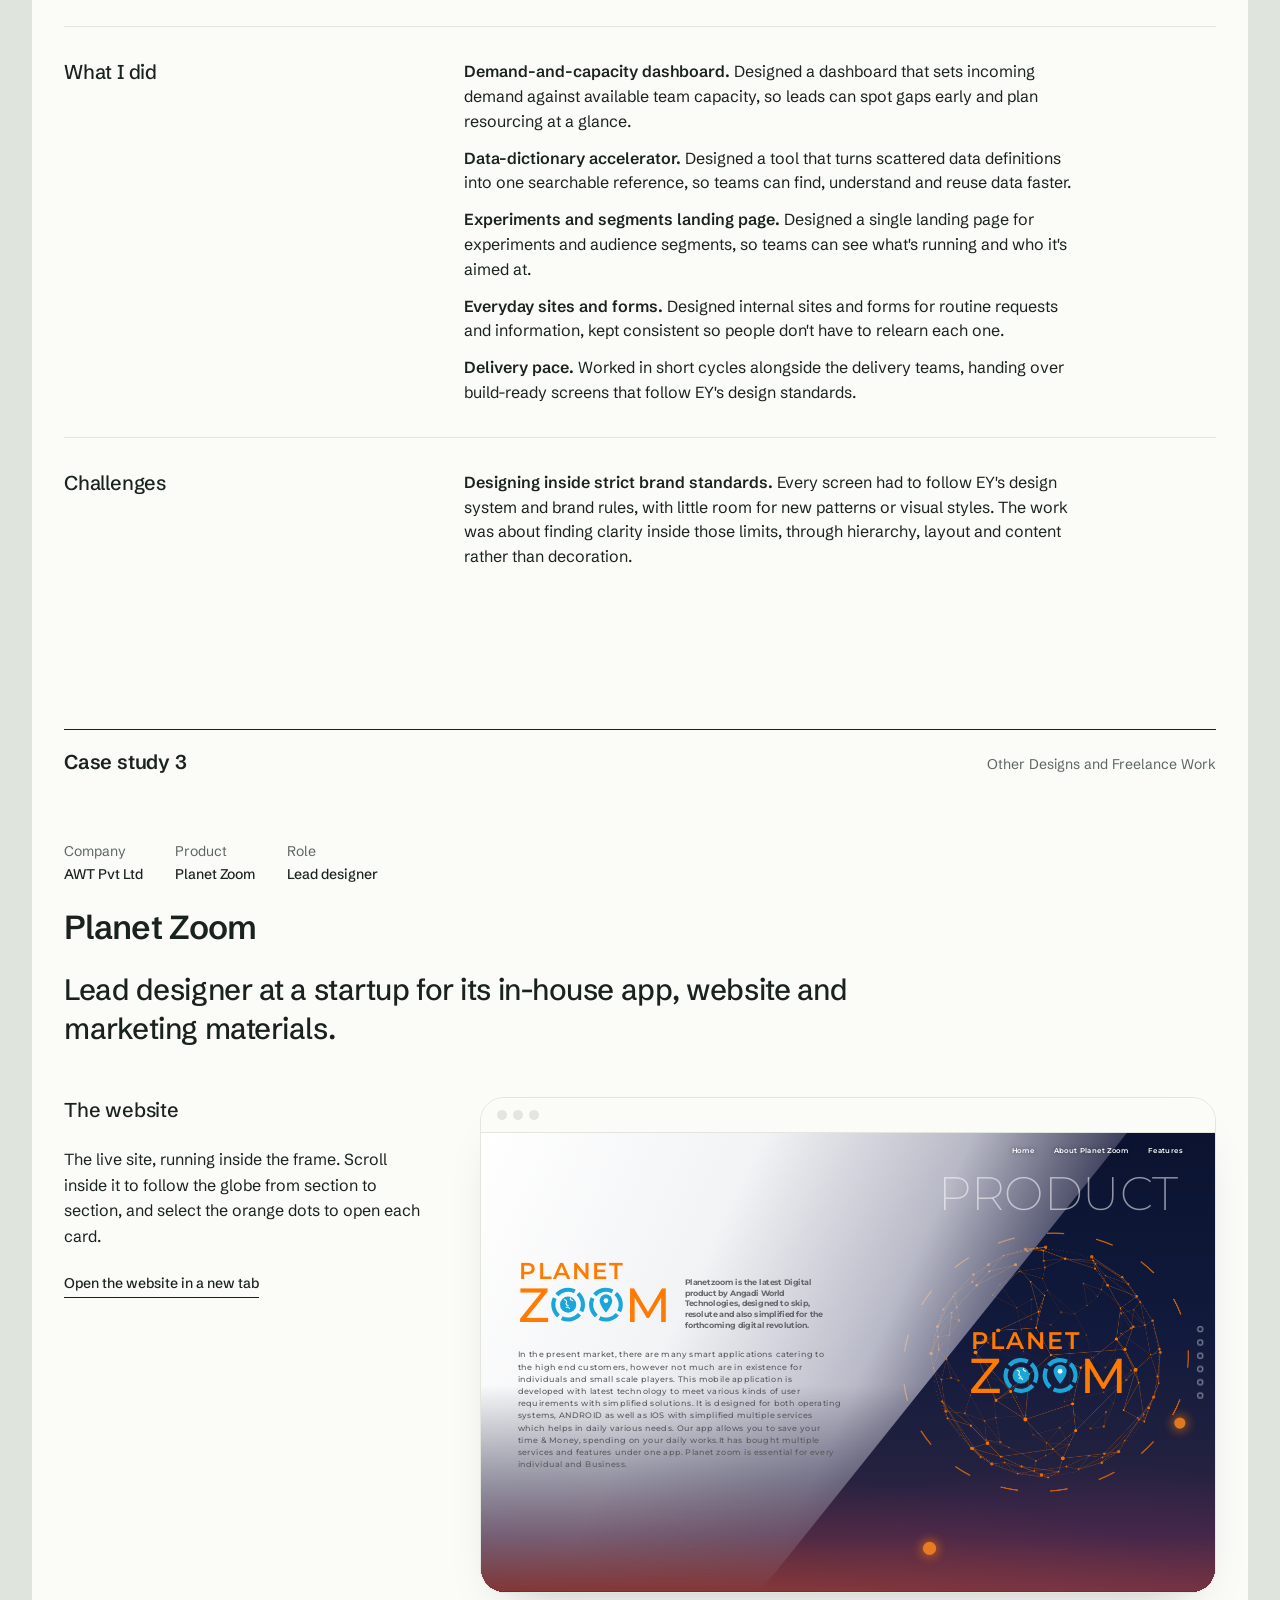
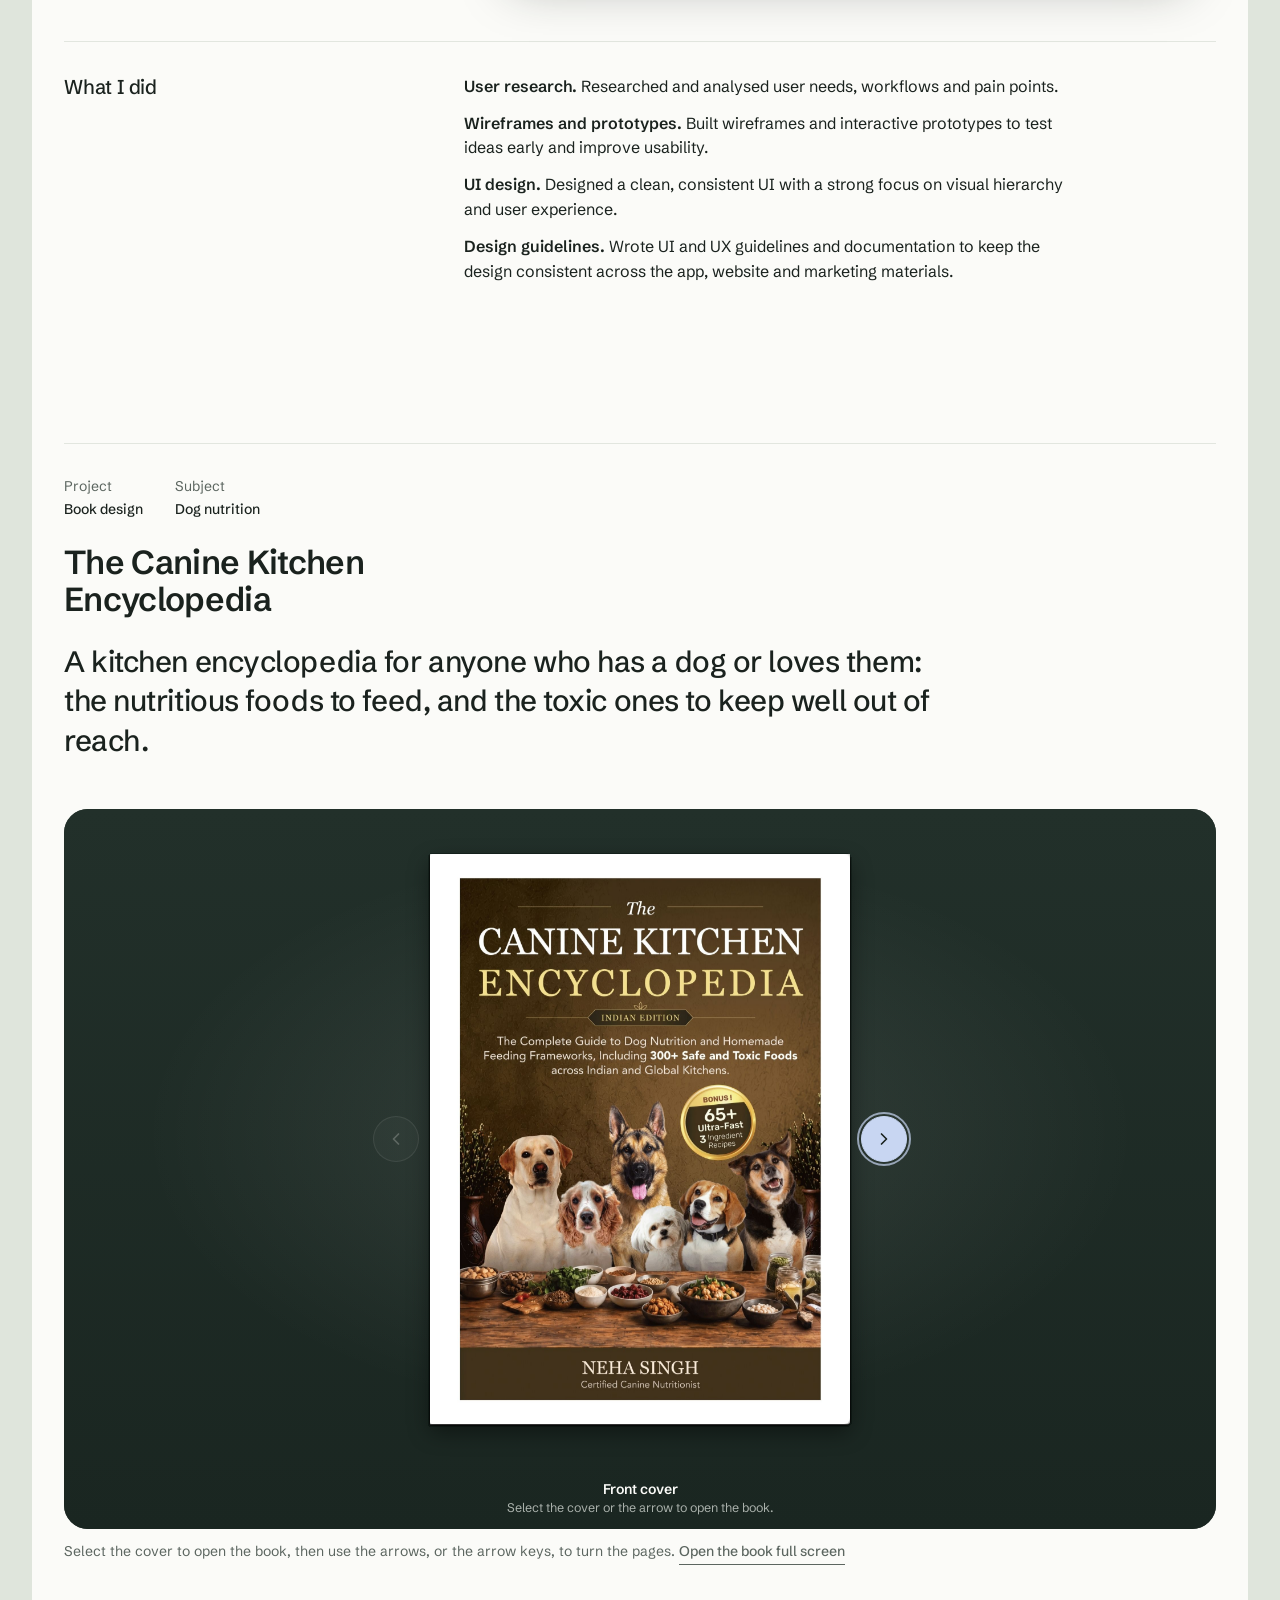
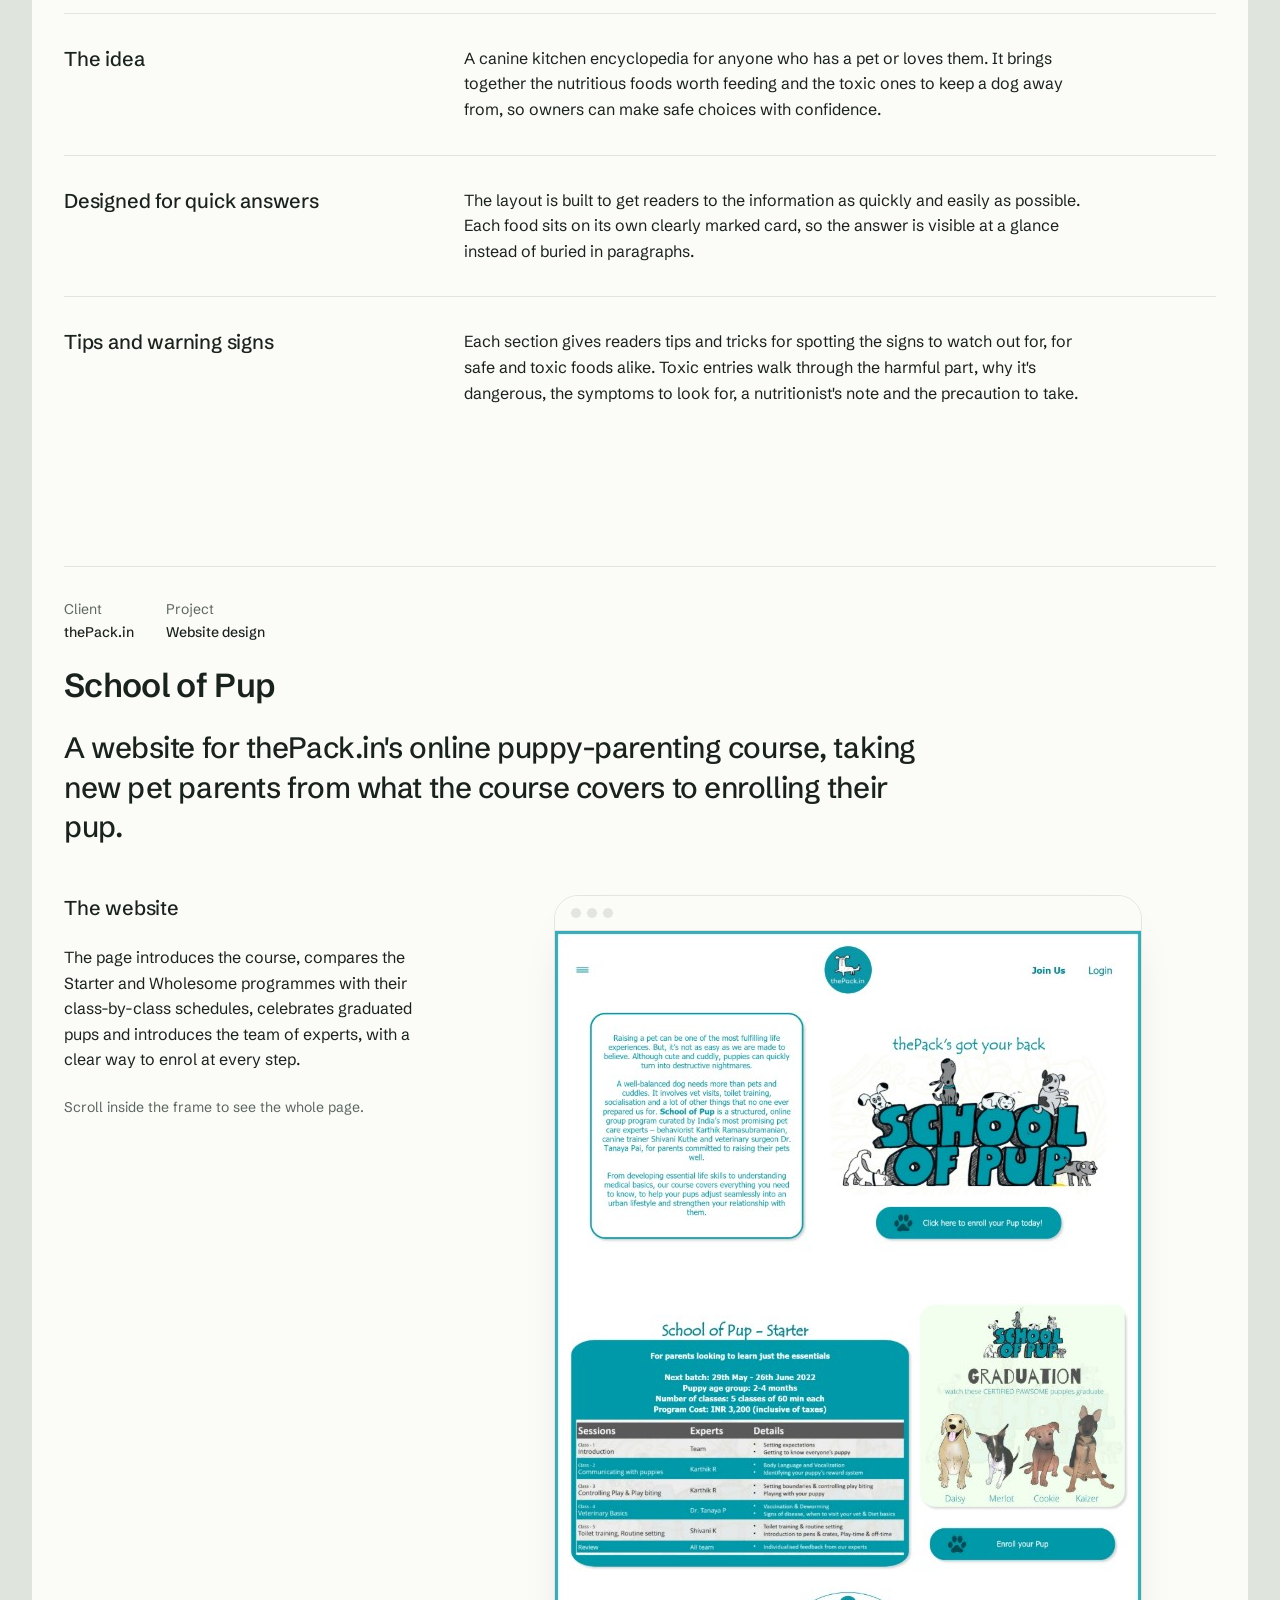
==== commit 27773a05: "Larger Palak Designers website frame" ====
--- a/abhay-portfolio/index.html
+++ b/abhay-portfolio/index.html
@@ -100,7 +100,7 @@
           </header>
 
           <!-- Website on its own: the full homepage in a frame you can scroll through -->
-          <div class="case__block site-show">
+          <div class="case__block site-show site-show--roomy">
             <div class="site-show__text stack">
               <h4 class="t-h4">The website</h4>
               <p class="t-body">A minimalist site for the brand. The homepage opens on a festive banner, then leads into everyday and designer collections, exclusive boutique pieces and matching mother-and-daughter sets, with a clear way to ask for a quote at every step.</p>
--- a/abhay-portfolio/styles.css
+++ b/abhay-portfolio/styles.css
@@ -481,6 +481,10 @@
   overscroll-behavior: contain;
 }
 .browser__view:focus-visible { outline-offset: -3px; }
+
+/* a slightly larger frame for the Palak Designers website */
+.site-show--roomy { grid-template-columns: minmax(0, 1fr) minmax(0, 2.3fr); }
+.site-show--roomy .browser__view { max-height: min(820px, 85vh); }
 .browser__view img { width: 100%; height: auto; }
 /* a frame no wider than its screenshot, so a small capture stays sharp */
 .browser--native { width: 100%; max-width: calc(var(--native-w) + 2px); justify-self: center; }
@@ -887,7 +891,8 @@
   .case .row { grid-template-columns: minmax(0, 1fr); gap: var(--s-3); }
   /* screenshot becomes a full-width 4:5 crop of the site's top, posts go two-up */
   .posts { grid-template-columns: repeat(2, minmax(0, 1fr)); gap: var(--s-3); }
-  .browser__view { max-height: 70vh; }
+  .browser__view,
+  .site-show--roomy .browser__view { max-height: 70vh; }
   .case__screens { grid-template-columns: minmax(0, 1fr); gap: var(--s-3); }
   .projects { grid-template-columns: minmax(0, 1fr); gap: var(--s-6); }
   .hero__stats { padding: var(--s-4); gap: var(--s-3); }
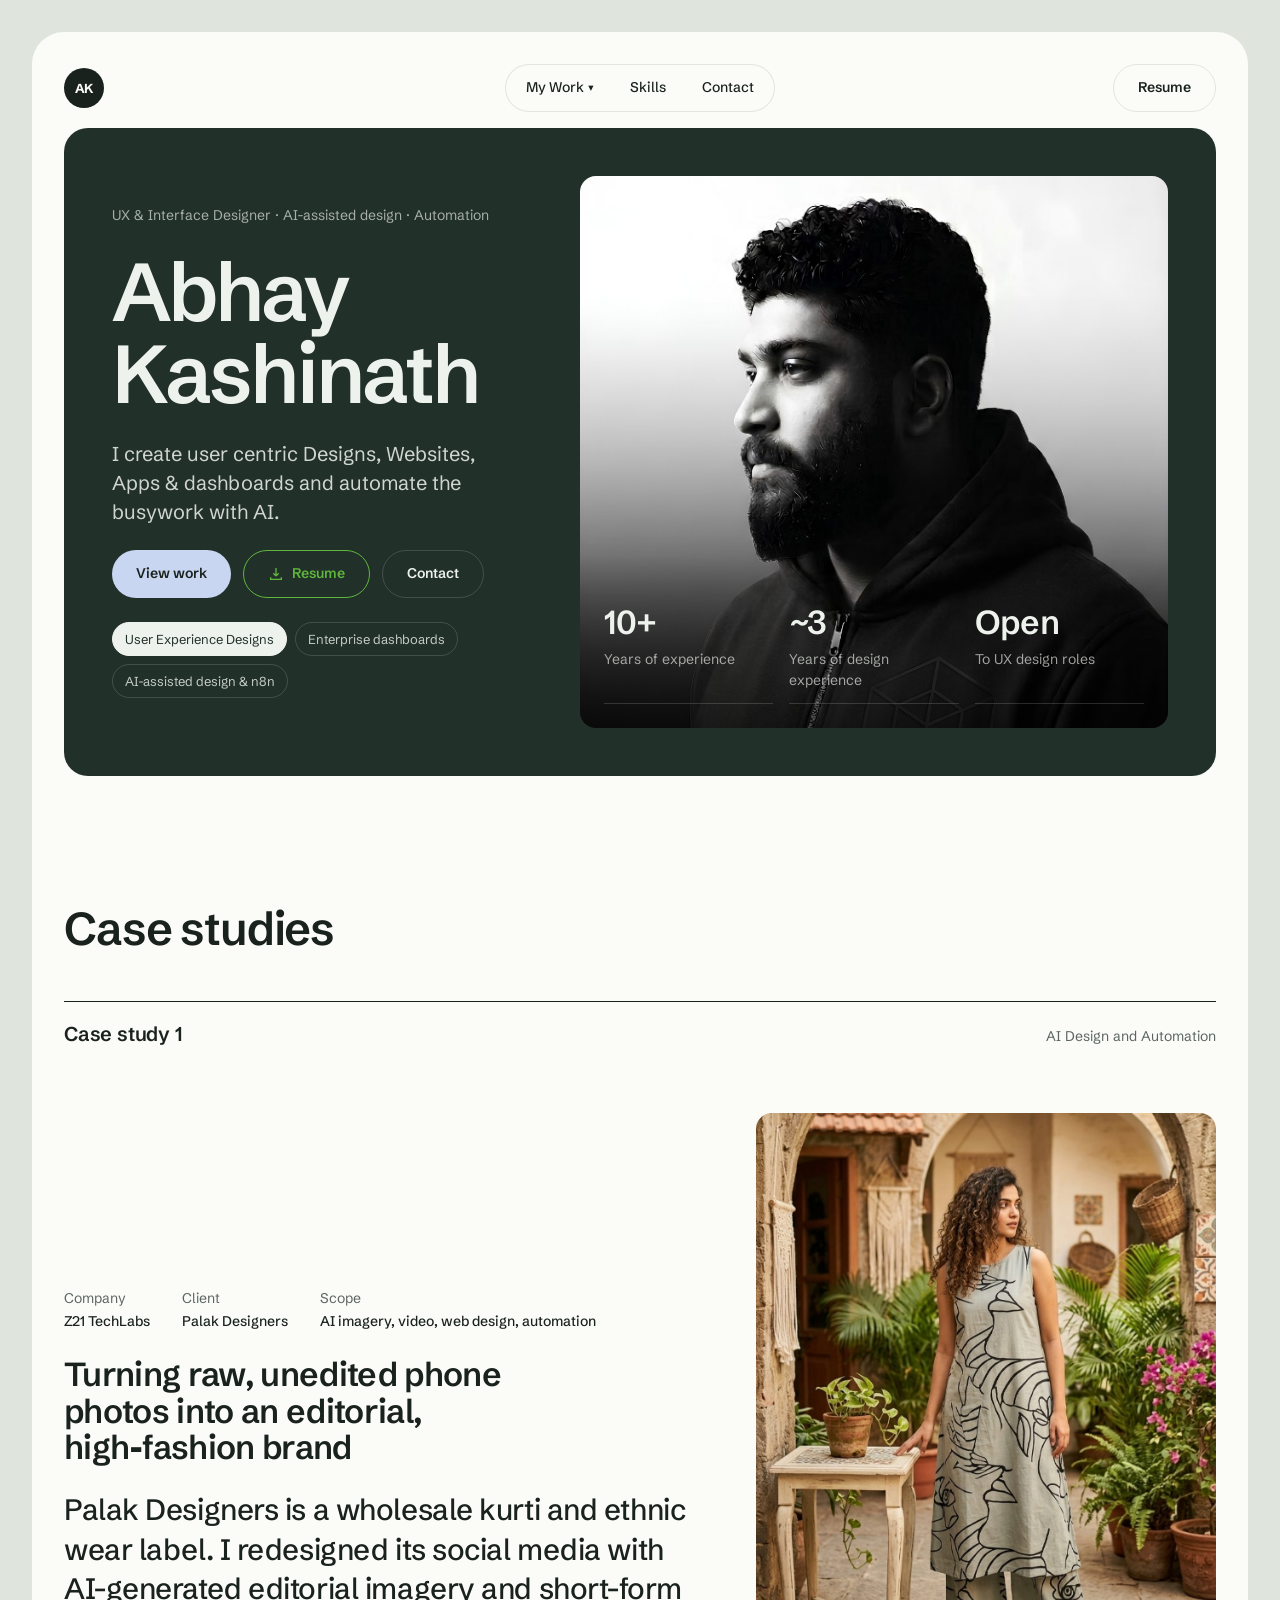
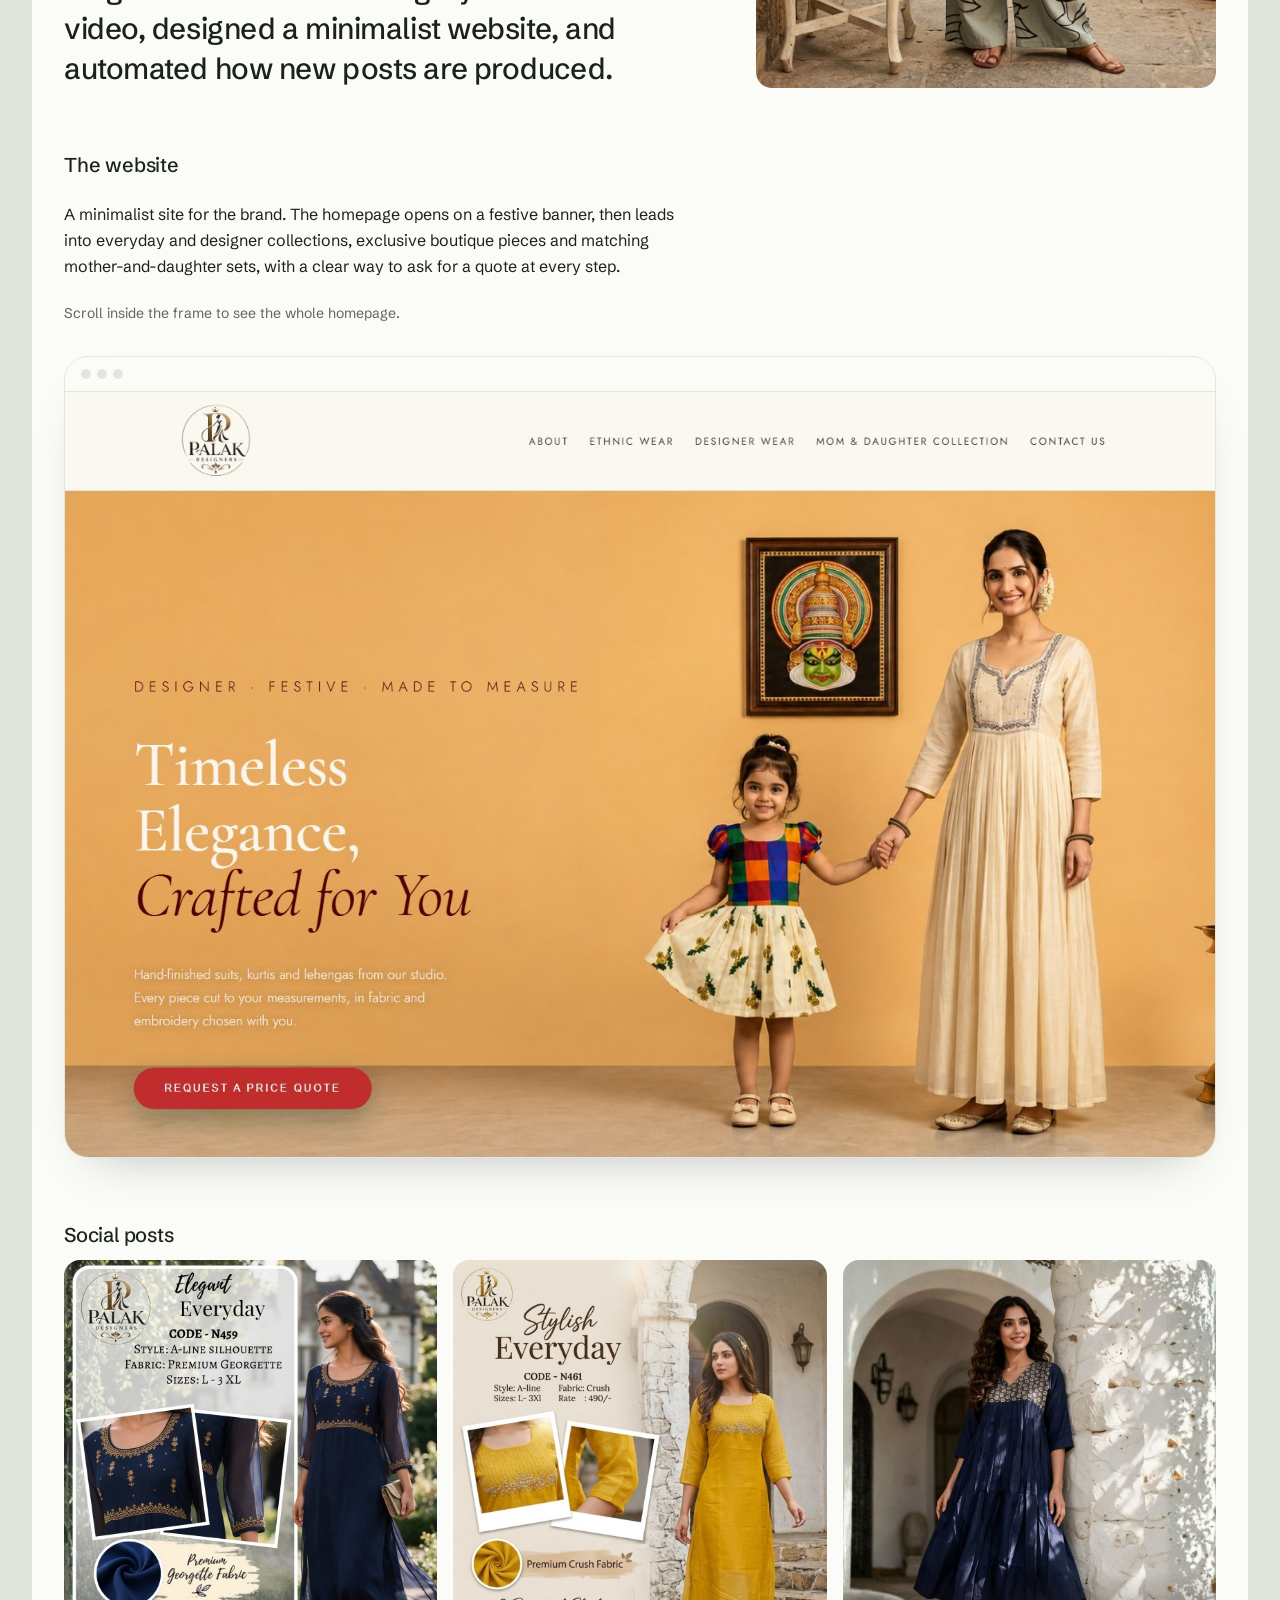
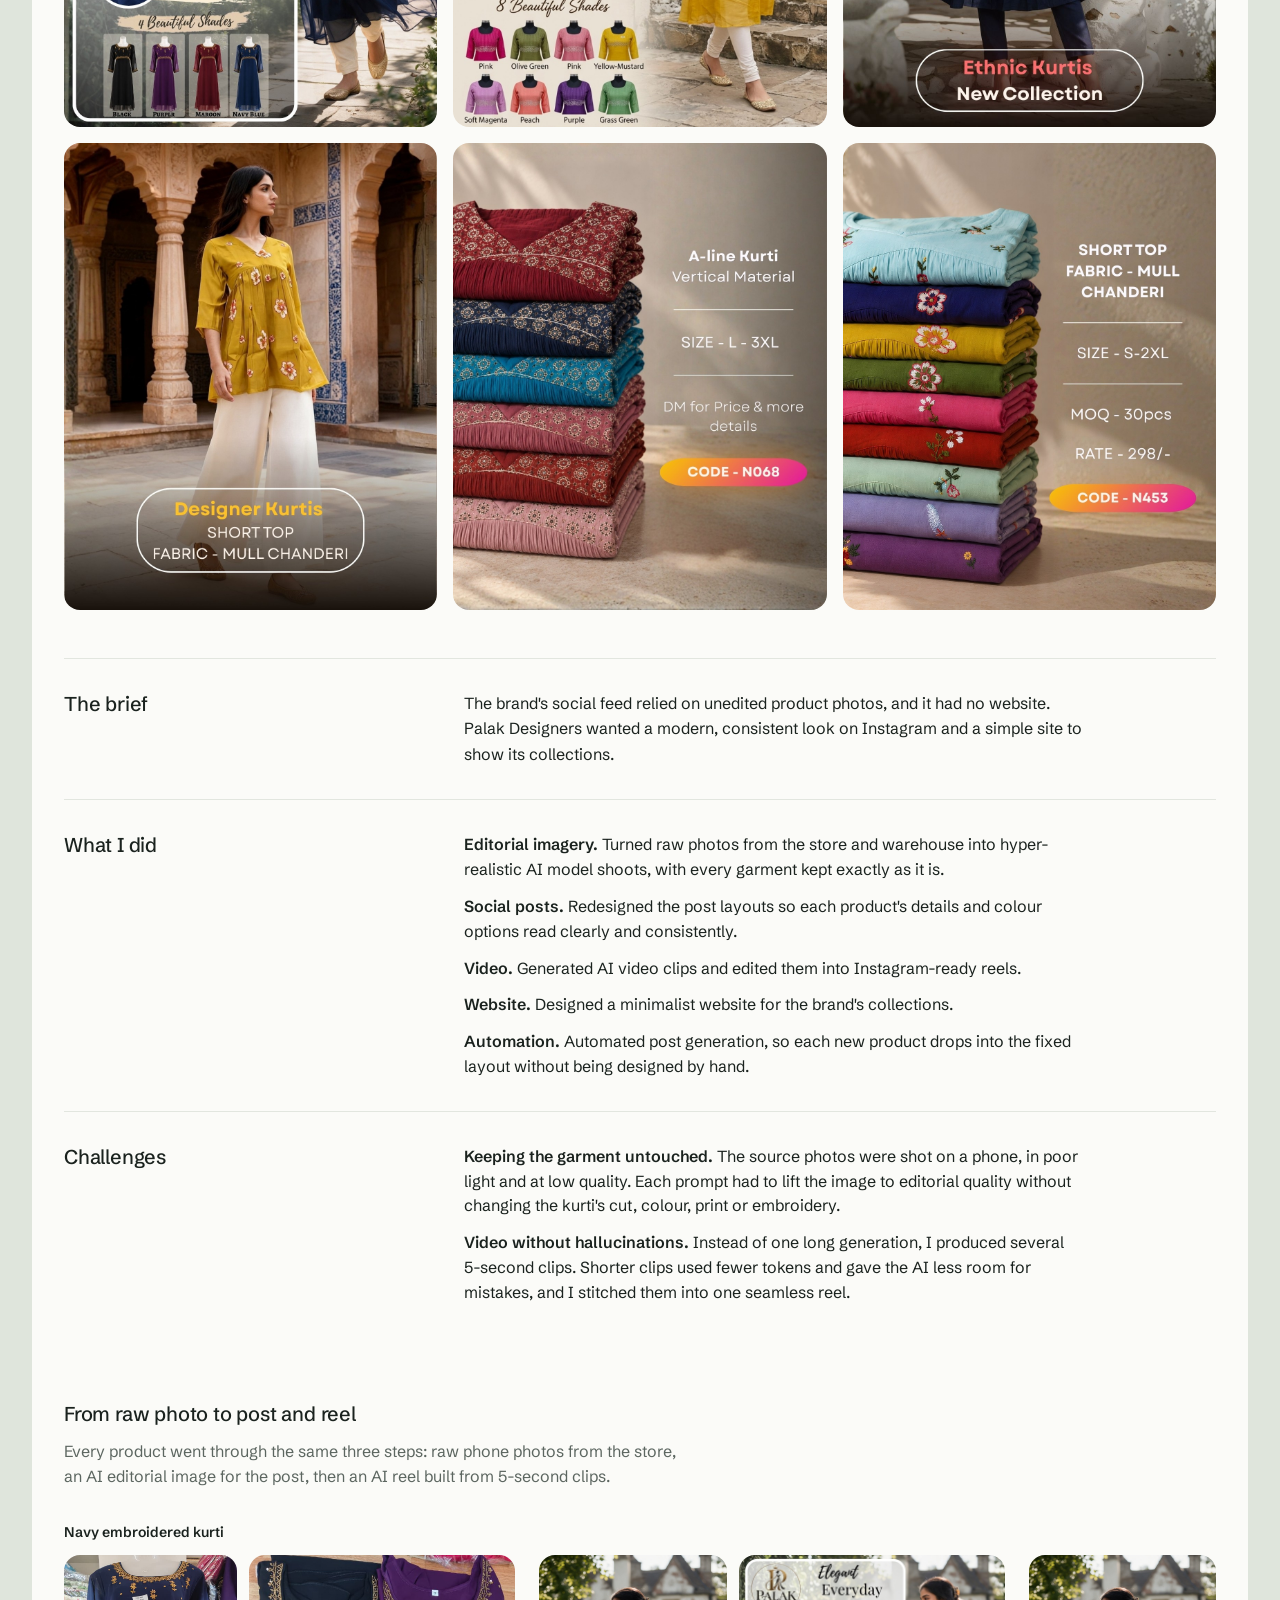
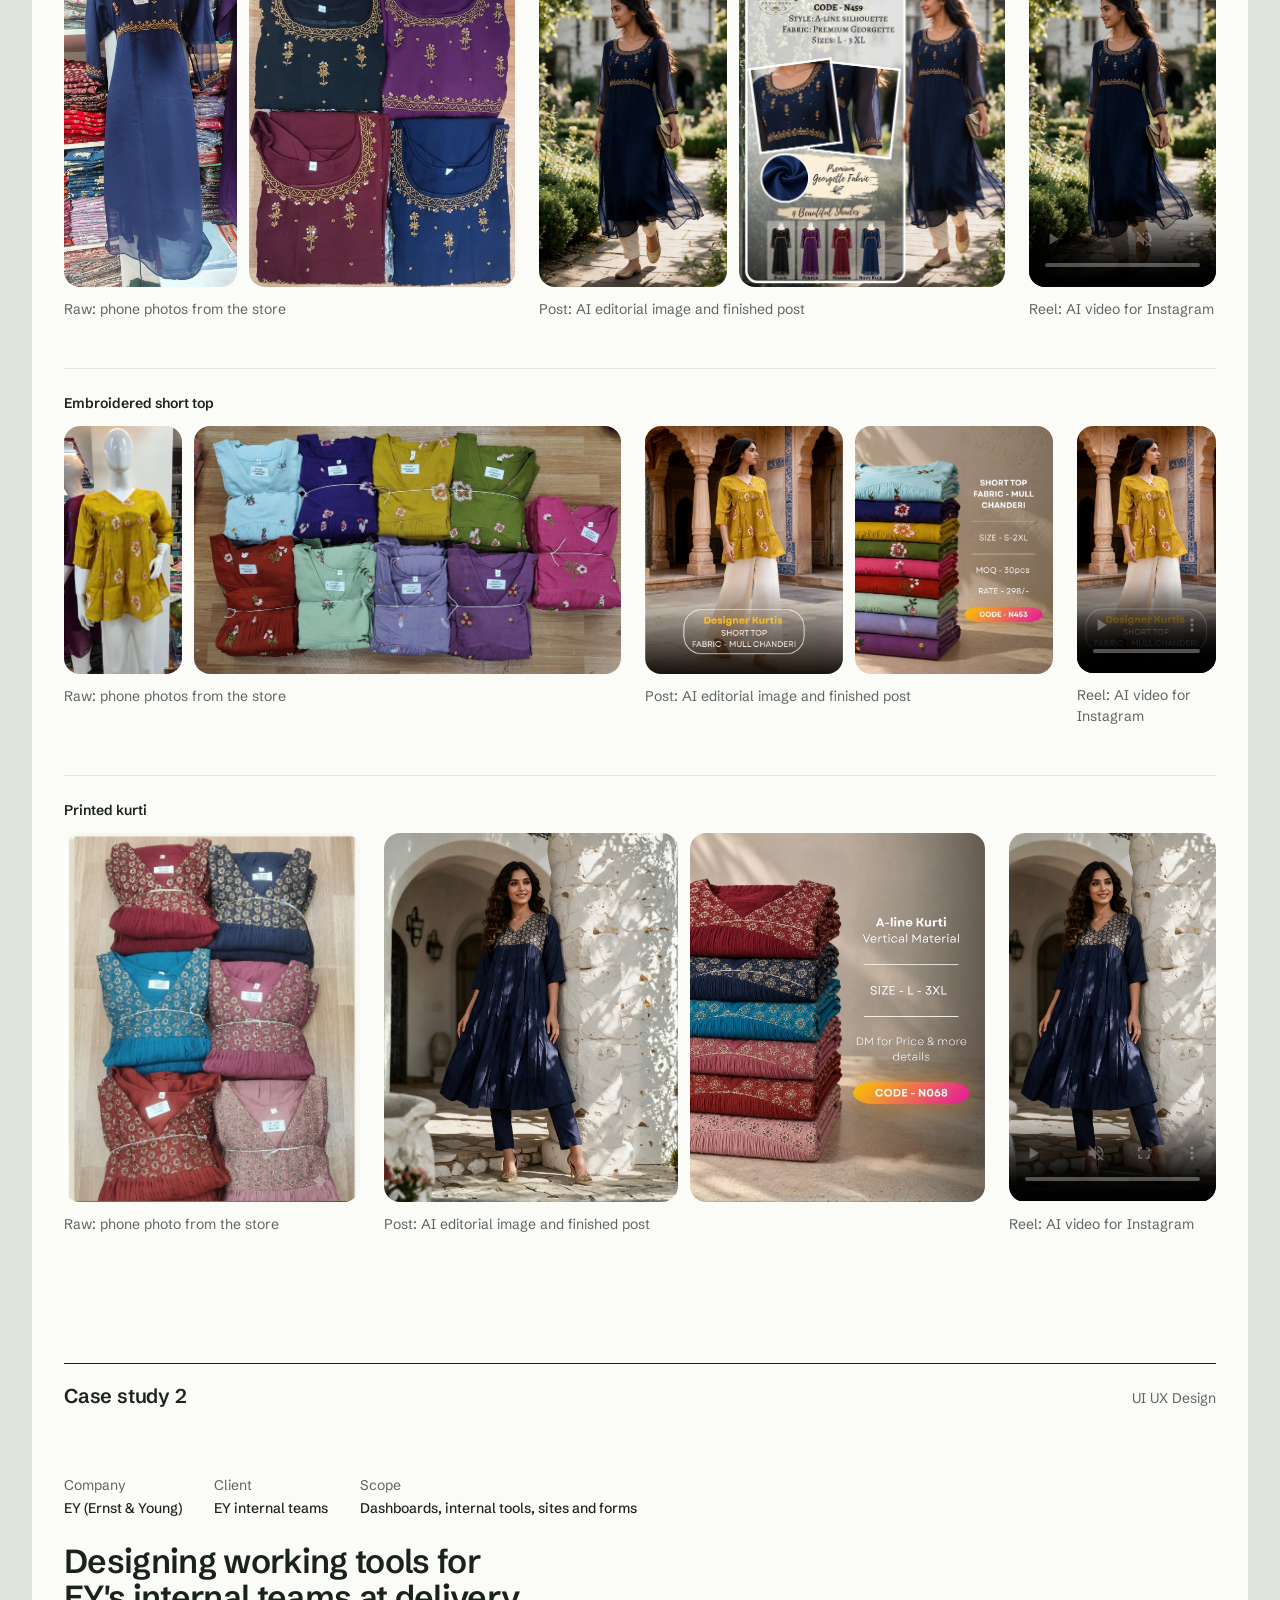
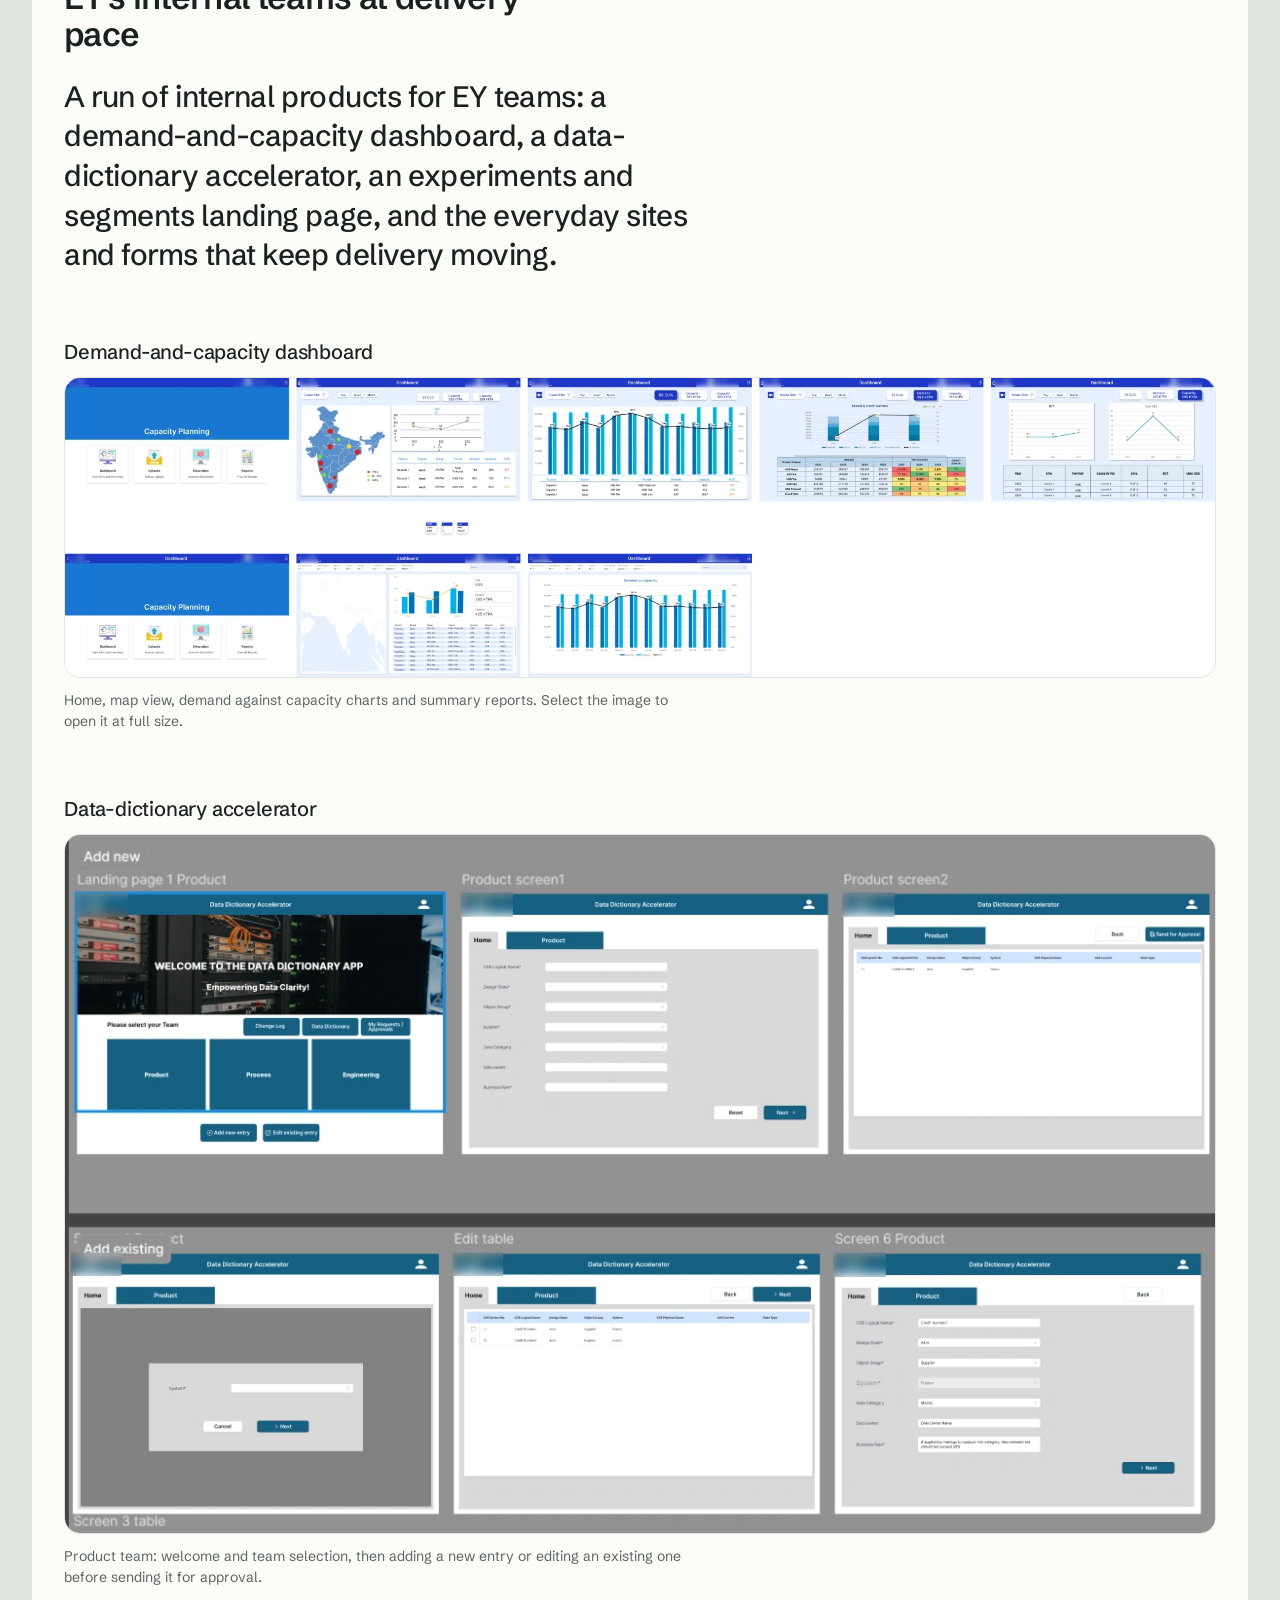
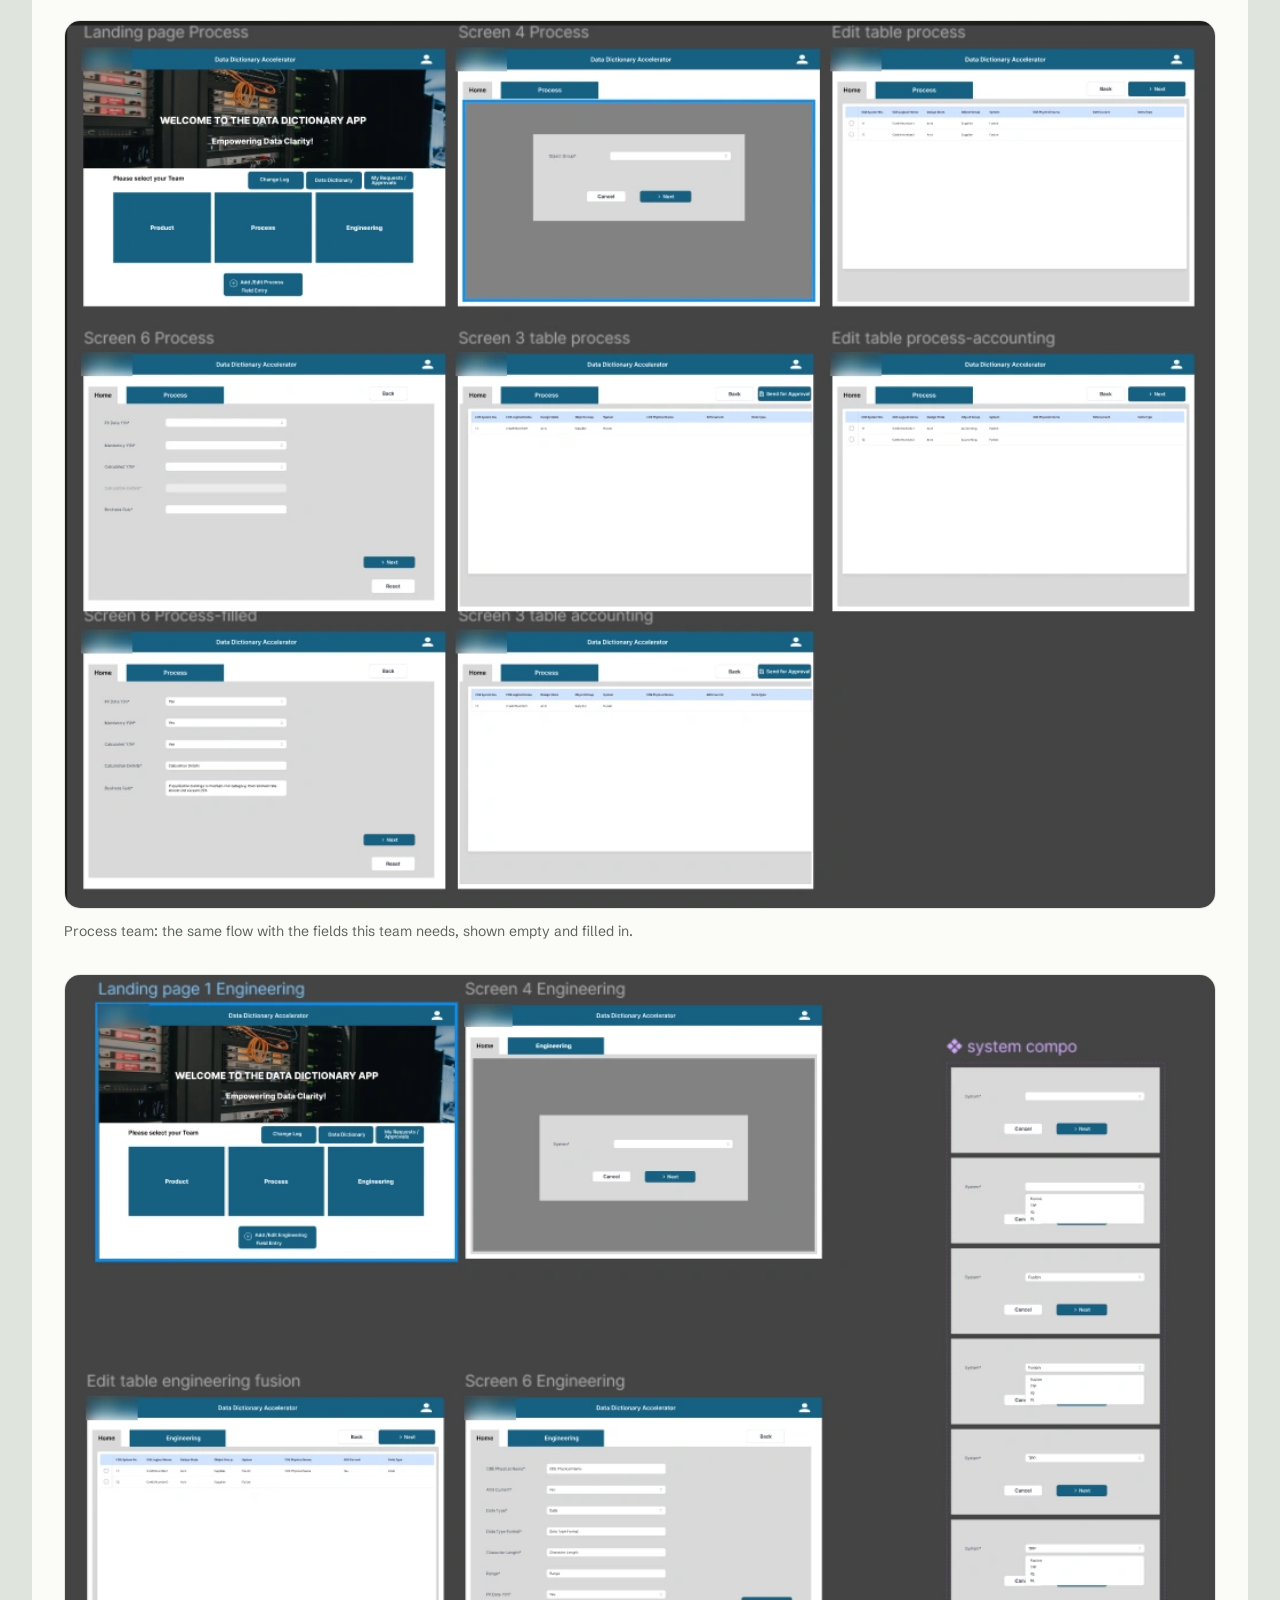
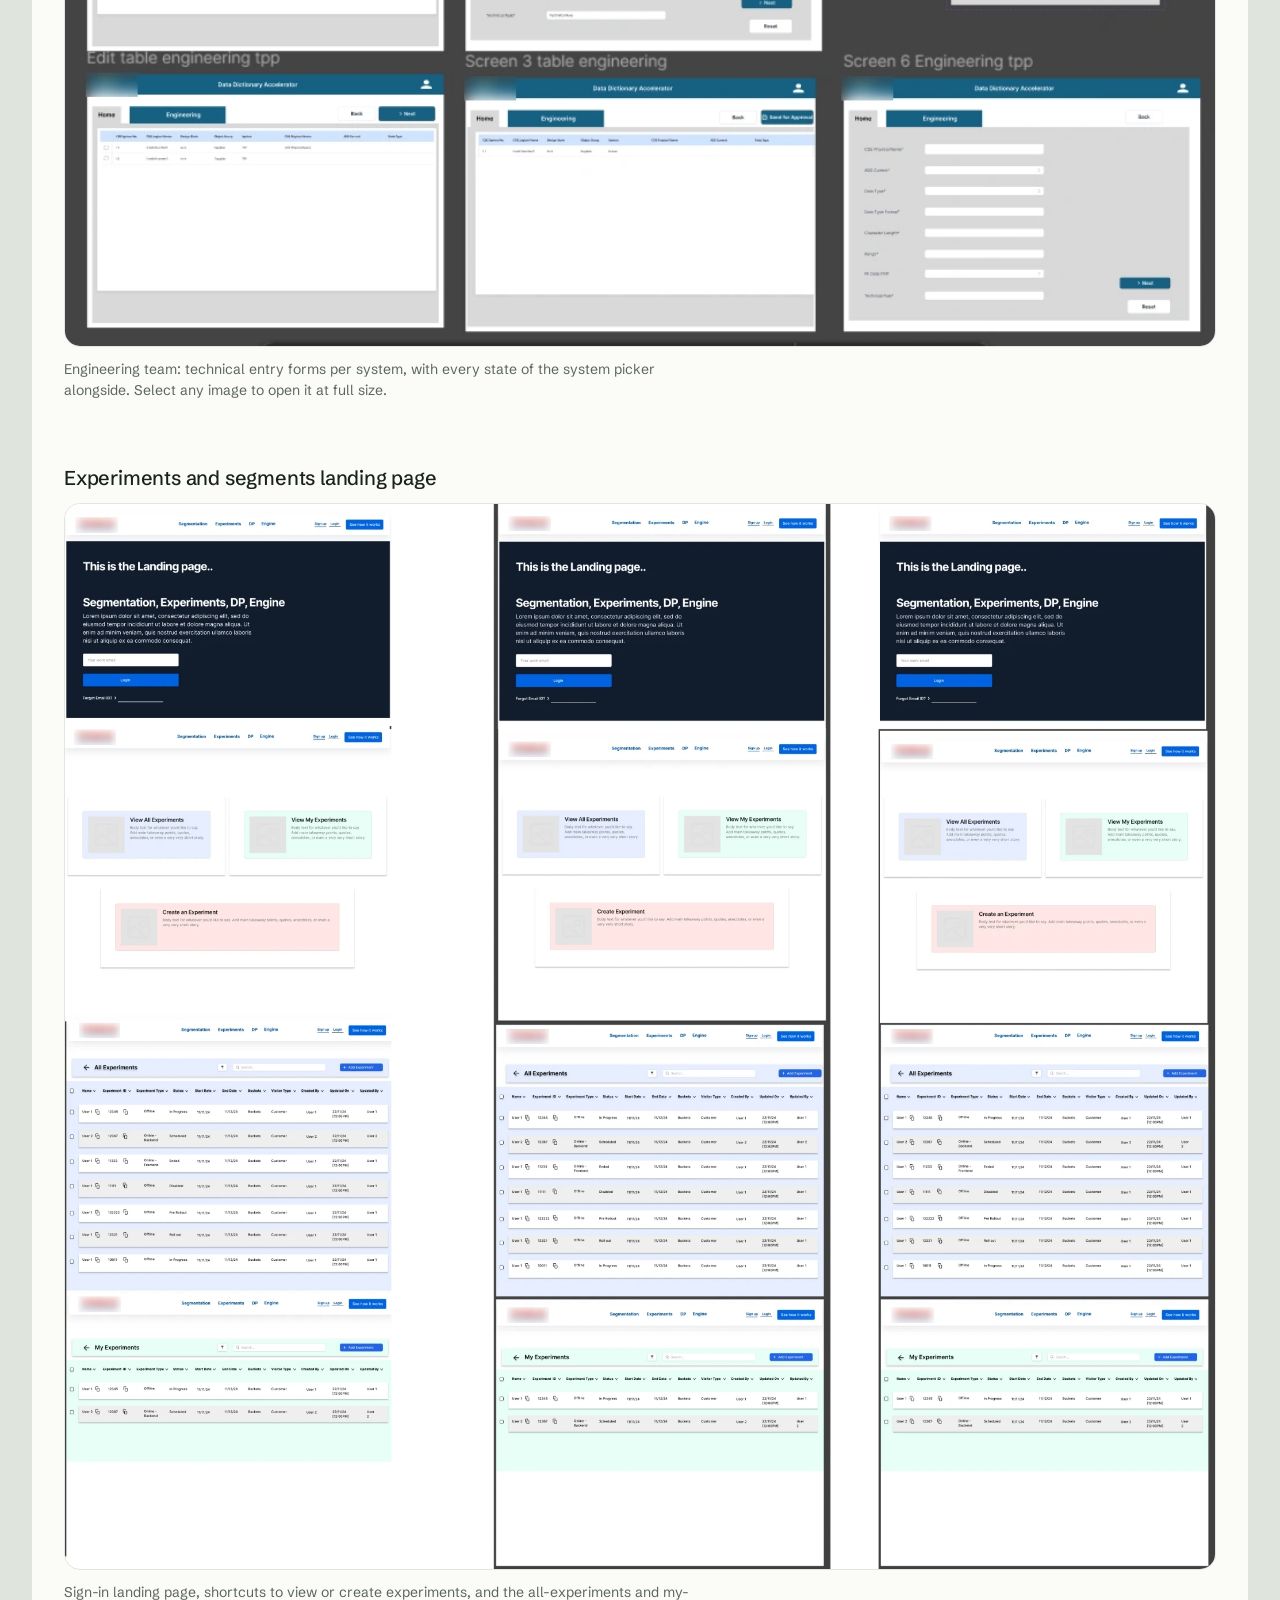
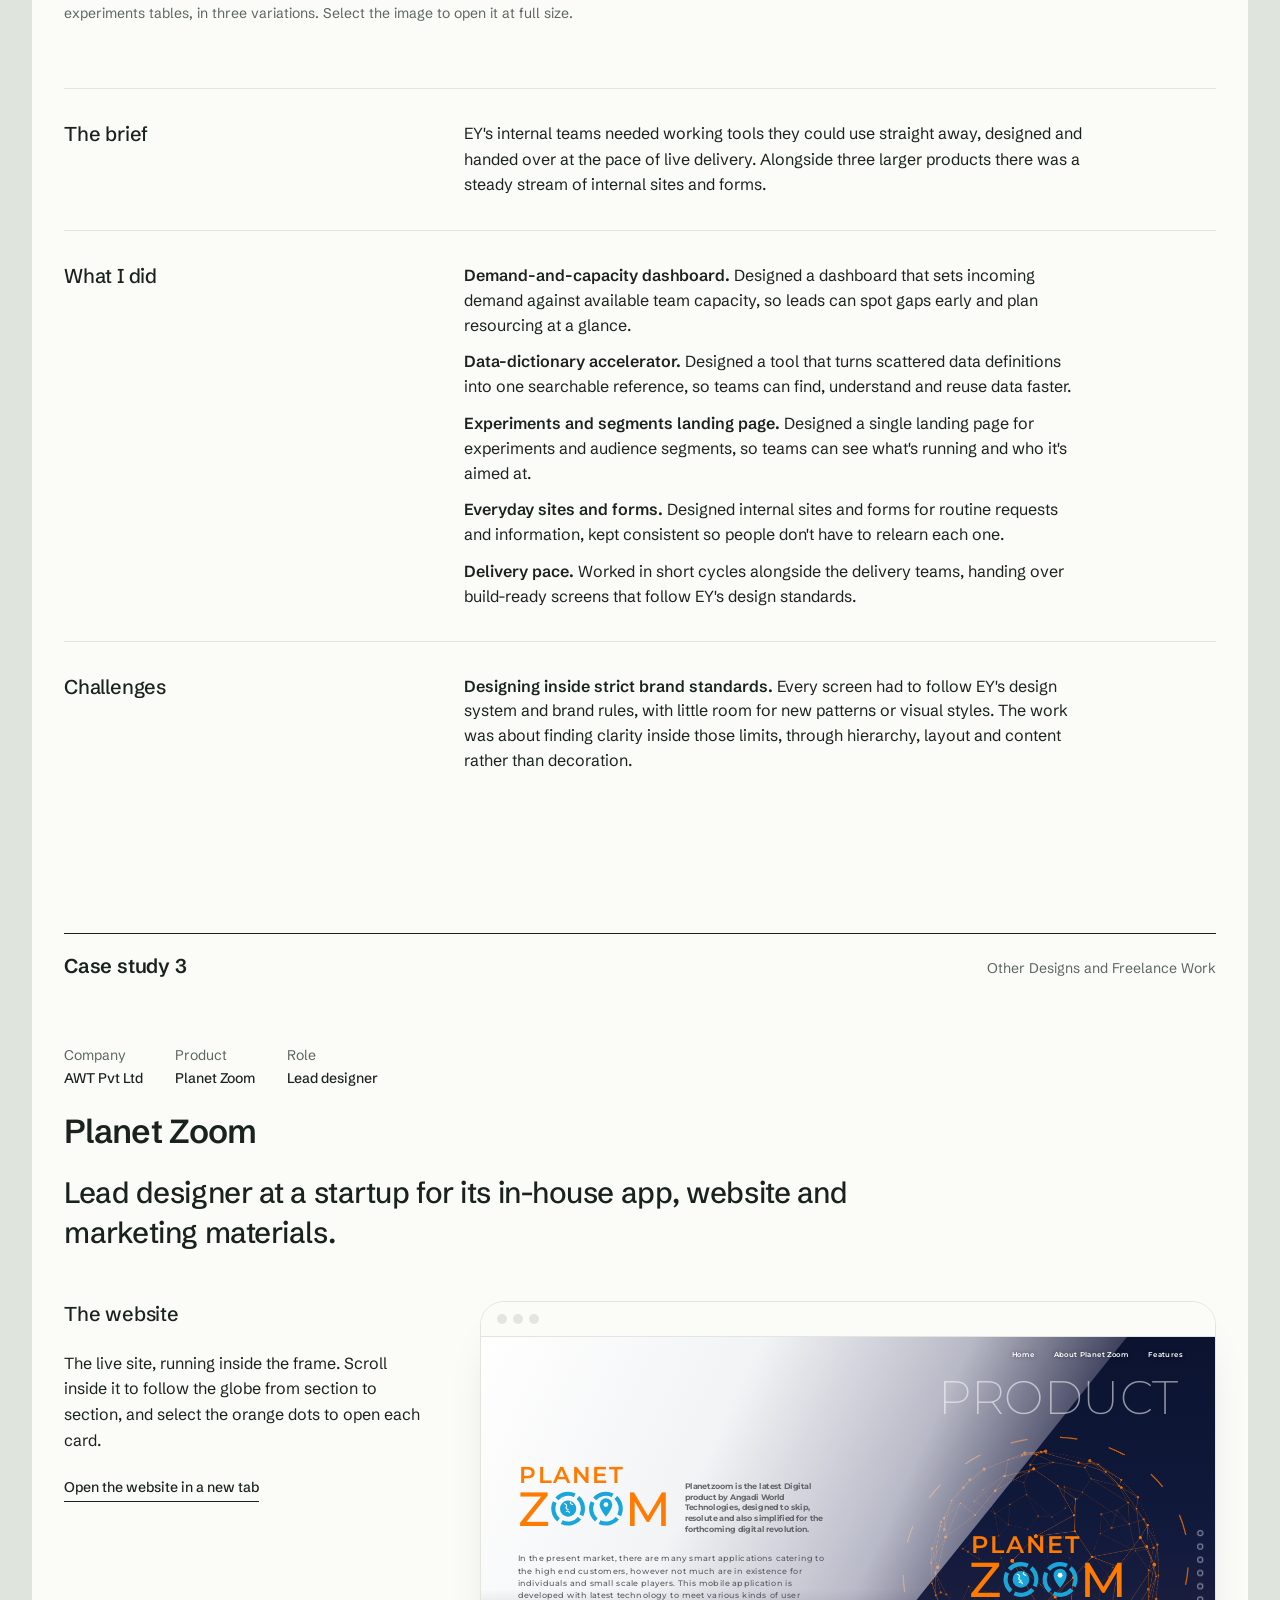
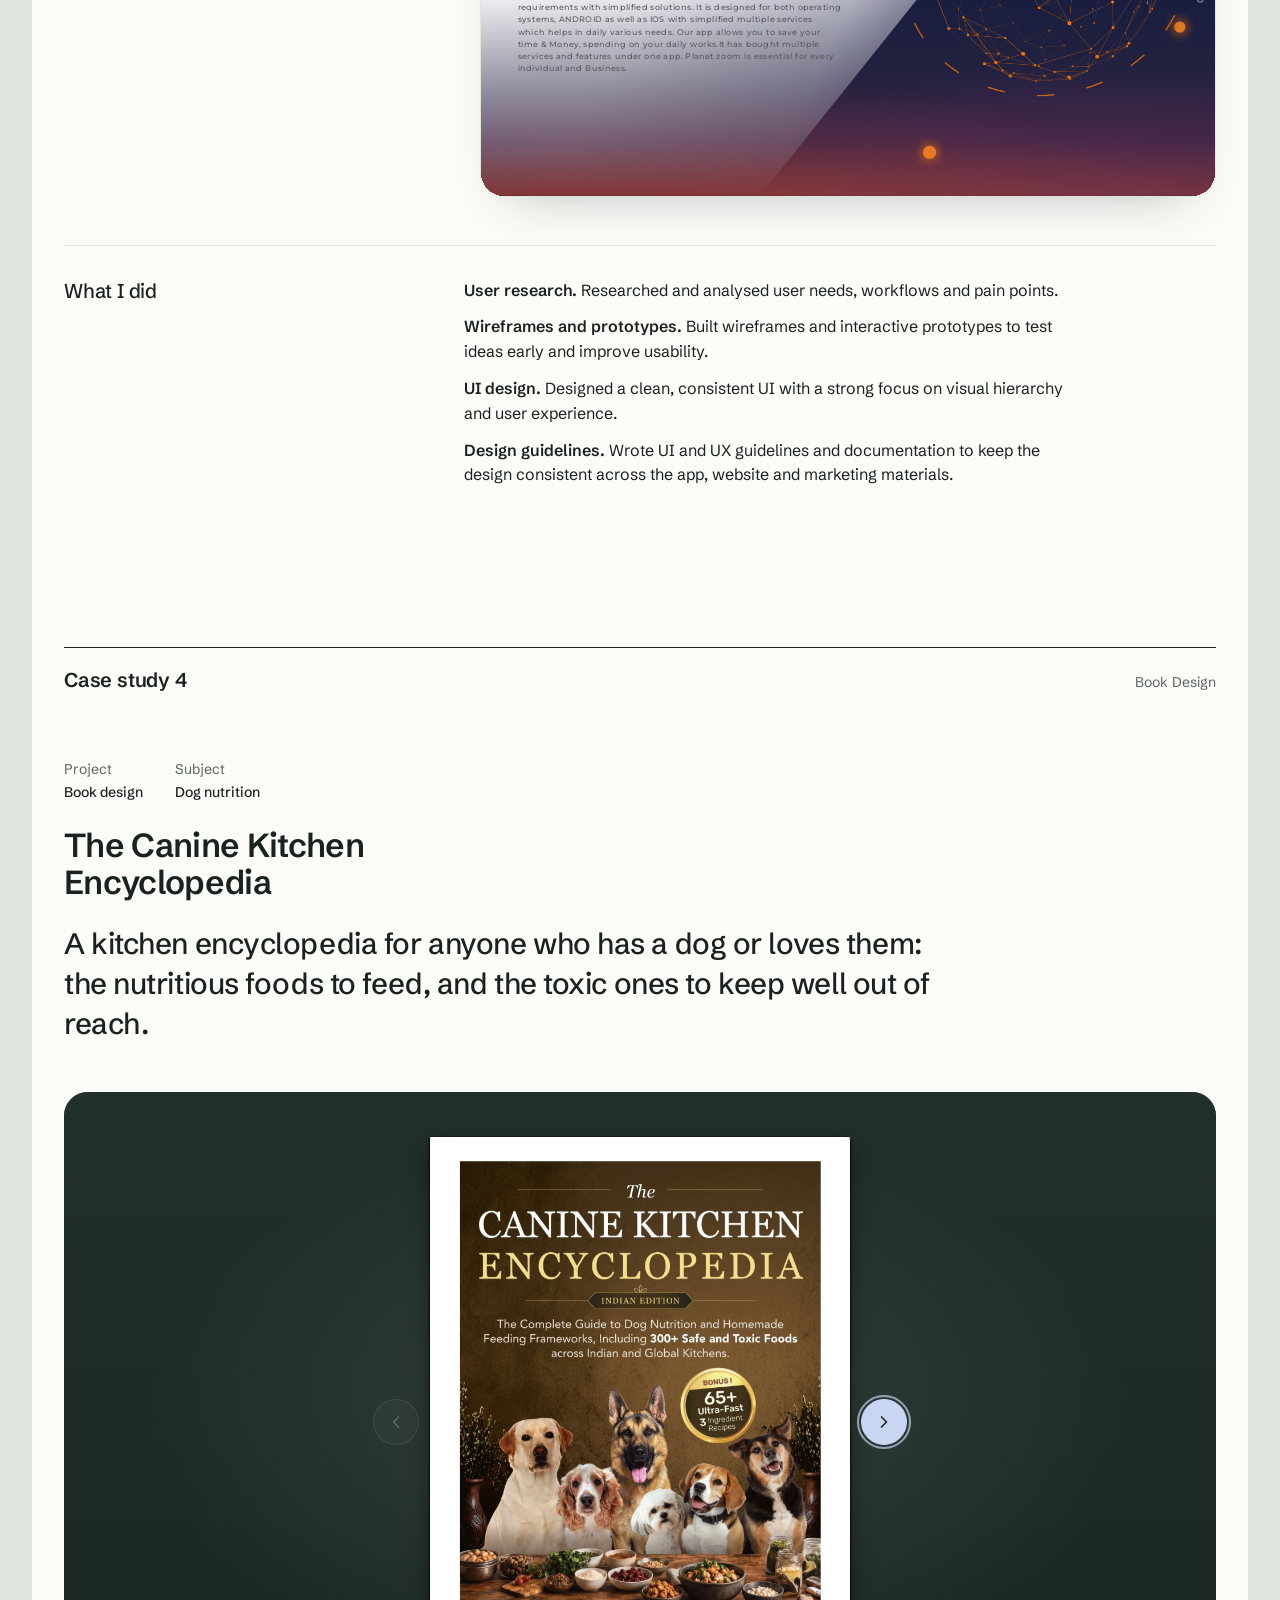
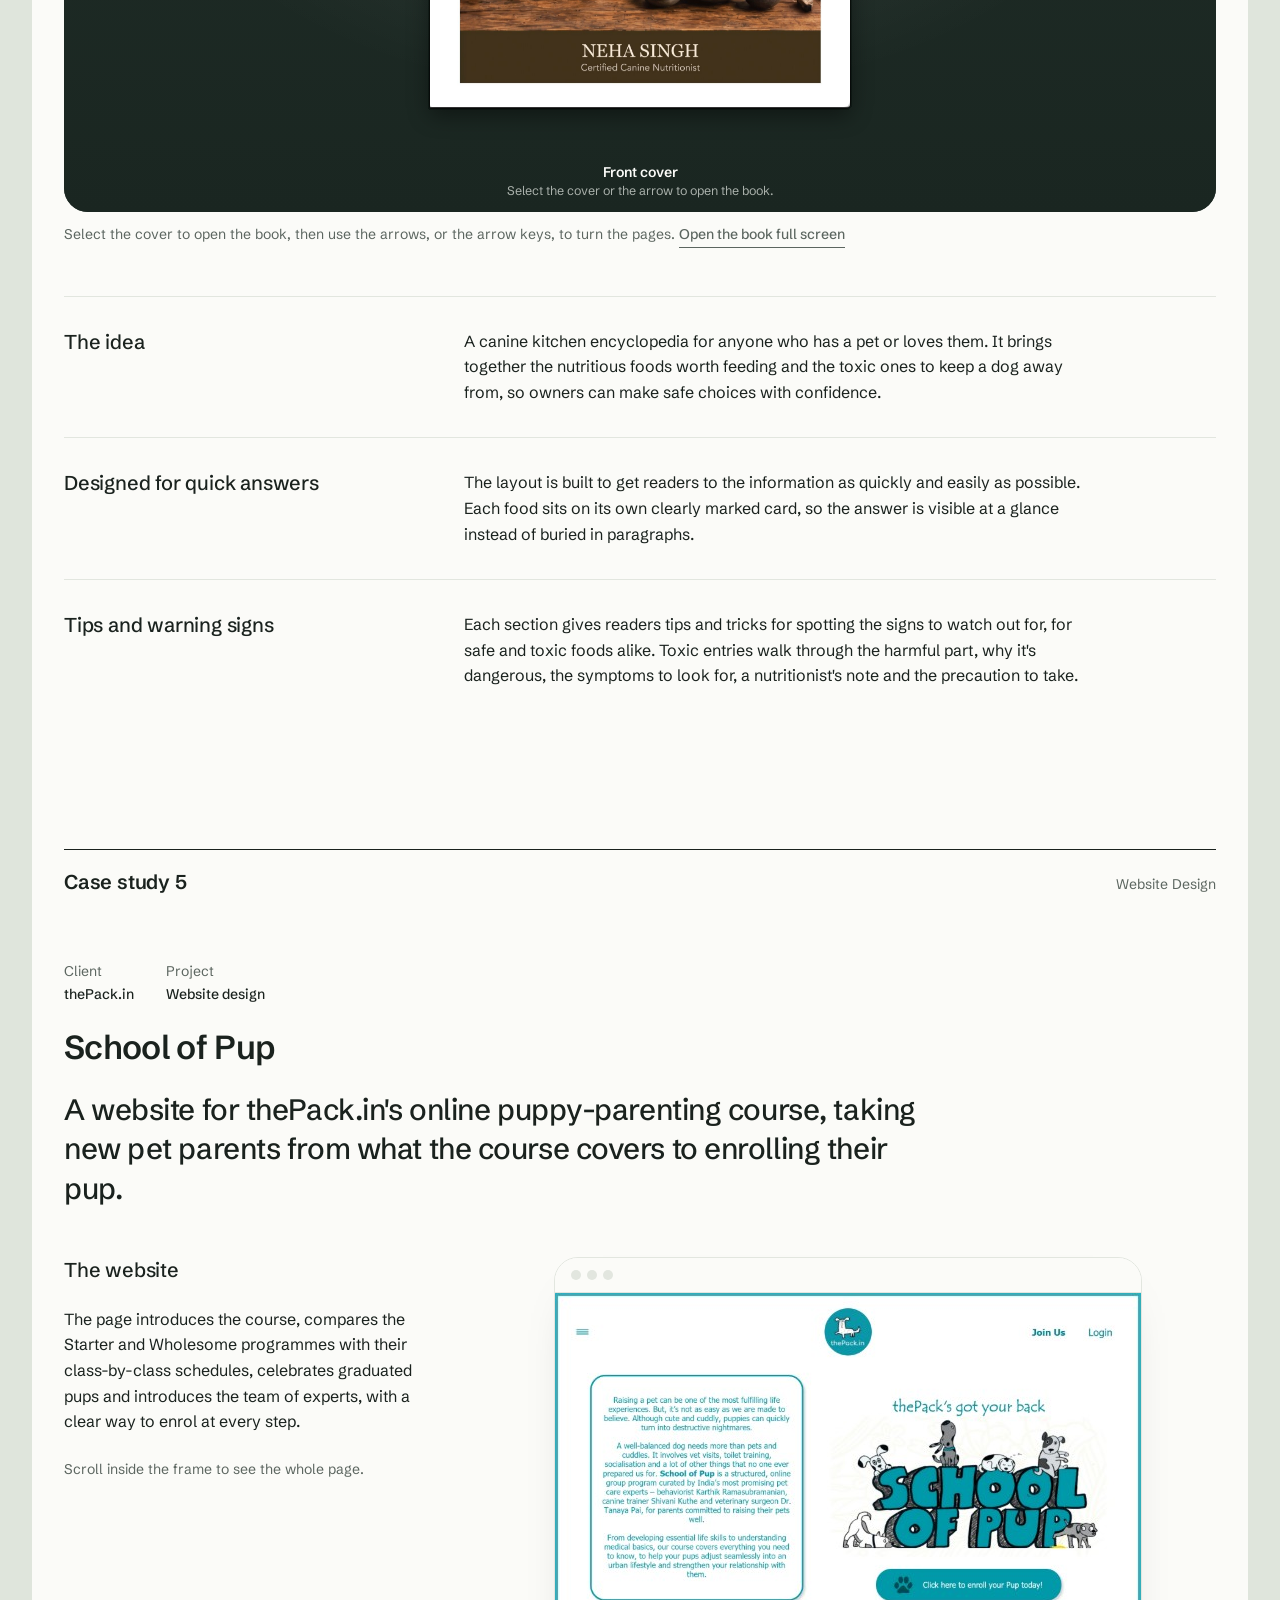
==== commit 4ddbebee: "Split book and School of Pup into case studies 4 and 5" ====
--- a/abhay-portfolio/index.html
+++ b/abhay-portfolio/index.html
@@ -25,6 +25,8 @@
               <li><a href="#cs-palak">AI Design and Automation</a></li>
               <li><a href="#cs-ey">UI UX Design</a></li>
               <li><a href="#cs-planetzoom">Other Designs and Freelance Work</a></li>
+              <li><a href="#cs-canine-book">Book Design</a></li>
+              <li><a href="#cs-school-of-pup">Website Design</a></li>
             </ul>
           </li>
           <li><button type="button" class="nav-btn" data-open-skills aria-haspopup="dialog" aria-controls="skills">Skills</button></li>
@@ -335,9 +337,9 @@
           </ul>
         </article>
 
-        <!-- ---------- Case study 3 · Other Designs and Freelance Work ----------
-             A collection: one .feature section per project. To add a project, copy a
-             <section class="feature"> block and change its content. -->
+        <!-- ---------- Case study 3 · Other Designs and Freelance Work: Planet Zoom ----------
+             To add a new case study, copy one of the <article class="case"> blocks below,
+             give it a new id and number, and add it to the My Work menu and the footer. -->
         <article class="case case--collection" id="cs-planetzoom">
           <p class="case__label"><span class="case__num">Case study 3</span><span class="case__cat">Other Designs and Freelance Work</span></p>
           <!-- Featured project: Planet Zoom (startup). The live site runs in the frame at desktop size. -->
@@ -376,8 +378,12 @@
               </li>
             </ul>
           </section>
-
-          <!-- Featured project: The Canine Kitchen Encyclopedia (book). The flip-book runs in its own page. -->
+        </article>
+
+        <!-- ---------- Case study 4 · Book Design: The Canine Kitchen Encyclopedia ----------
+             The flip-book runs in its own page (work/canine-book/). -->
+        <article class="case case--collection" id="cs-canine-book">
+          <p class="case__label"><span class="case__num">Case study 4</span><span class="case__cat">Book Design</span></p>
           <section class="feature" aria-labelledby="ckb-title">
             <dl class="case__meta">
               <div><dt class="t-small">Project</dt><dd class="t-small">Book design</dd></div>
@@ -406,8 +412,12 @@
               </li>
             </ul>
           </section>
-
-          <!-- Featured project: thePack.in, School of Pup website (full-page screenshot in a scrolling frame) -->
+        </article>
+
+        <!-- ---------- Case study 5 · Website Design: School of Pup for thePack.in ----------
+             A full-page screenshot in a scrolling frame. -->
+        <article class="case case--collection" id="cs-school-of-pup">
+          <p class="case__label"><span class="case__num">Case study 5</span><span class="case__cat">Website Design</span></p>
           <section class="feature" aria-labelledby="tp-title">
             <dl class="case__meta">
               <div><dt class="t-small">Client</dt><dd class="t-small">thePack.in</dd></div>
@@ -457,6 +467,8 @@
               <li><a href="#cs-palak">AI Design and Automation</a></li>
               <li><a href="#cs-ey">UI UX Design</a></li>
               <li><a href="#cs-planetzoom">Other Designs and Freelance Work</a></li>
+              <li><a href="#cs-canine-book">Book Design</a></li>
+              <li><a href="#cs-school-of-pup">Website Design</a></li>
             </ul>
           </div>
           <div>
--- a/abhay-portfolio/styles.css
+++ b/abhay-portfolio/styles.css
@@ -482,9 +482,10 @@
 }
 .browser__view:focus-visible { outline-offset: -3px; }
 
-/* a slightly larger frame for the Palak Designers website */
-.site-show--roomy { grid-template-columns: minmax(0, 1fr) minmax(0, 2.3fr); }
-.site-show--roomy .browser__view { max-height: min(820px, 85vh); }
+/* the Palak Designers website gets the full content width, with its text above the frame */
+.site-show--roomy { grid-template-columns: minmax(0, 1fr); gap: var(--s-6); }
+.site-show--roomy .site-show__text { position: static; max-width: 62ch; }
+.site-show--roomy .browser__view { max-height: min(860px, 85vh); }
 .browser__view img { width: 100%; height: auto; }
 /* a frame no wider than its screenshot, so a small capture stays sharp */
 .browser--native { width: 100%; max-width: calc(var(--native-w) + 2px); justify-self: center; }
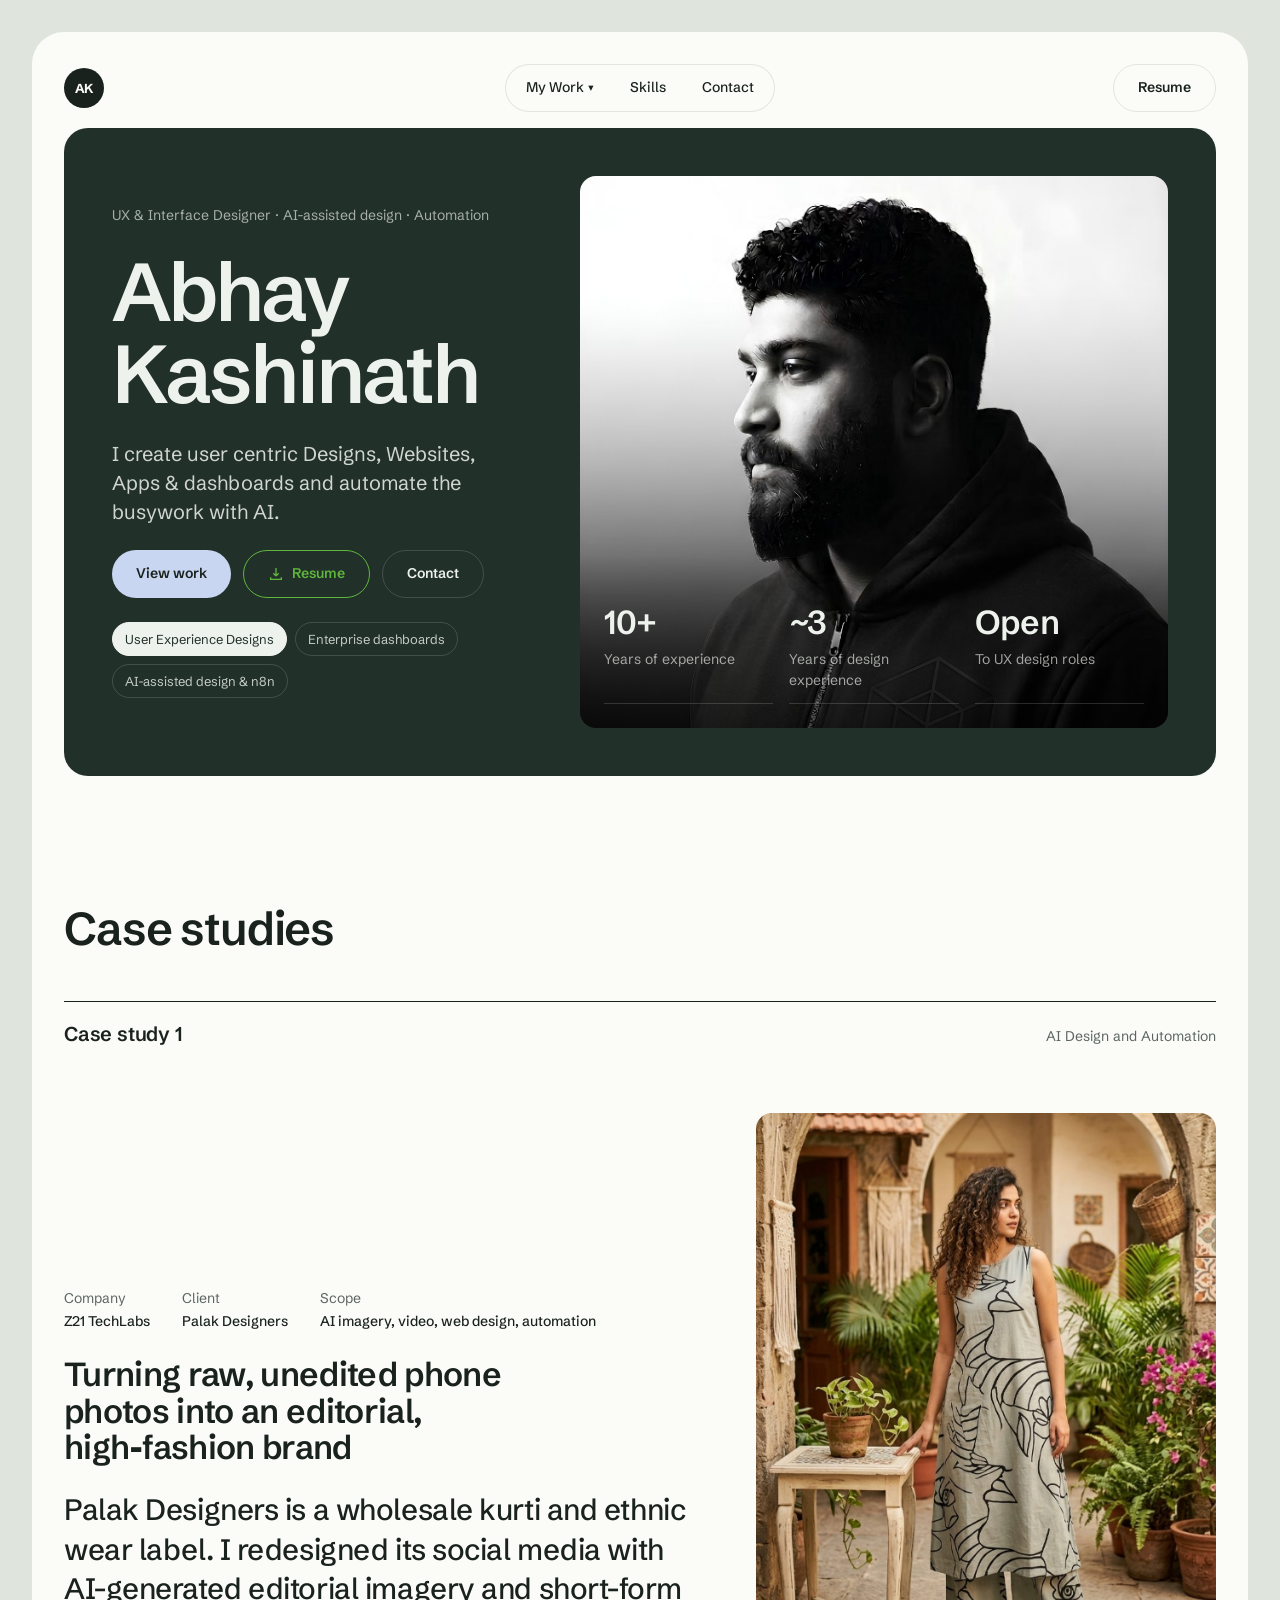
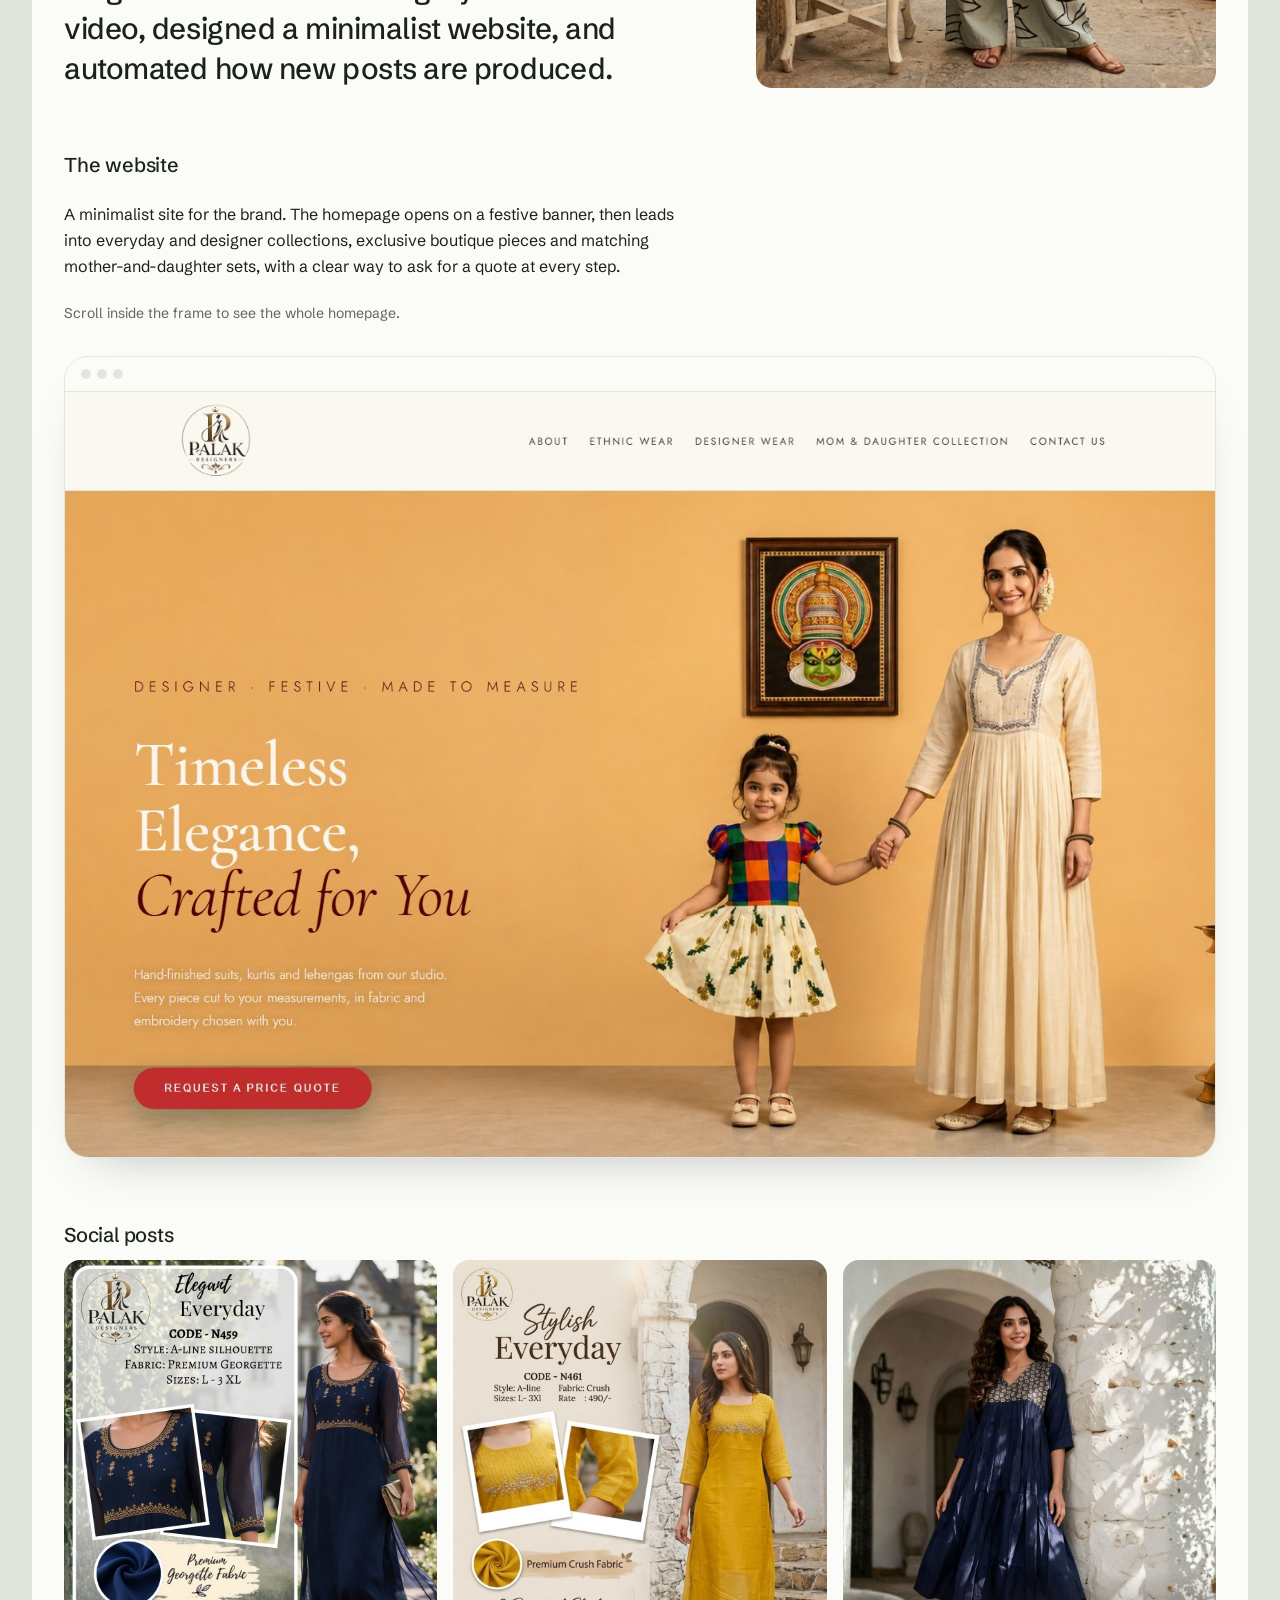
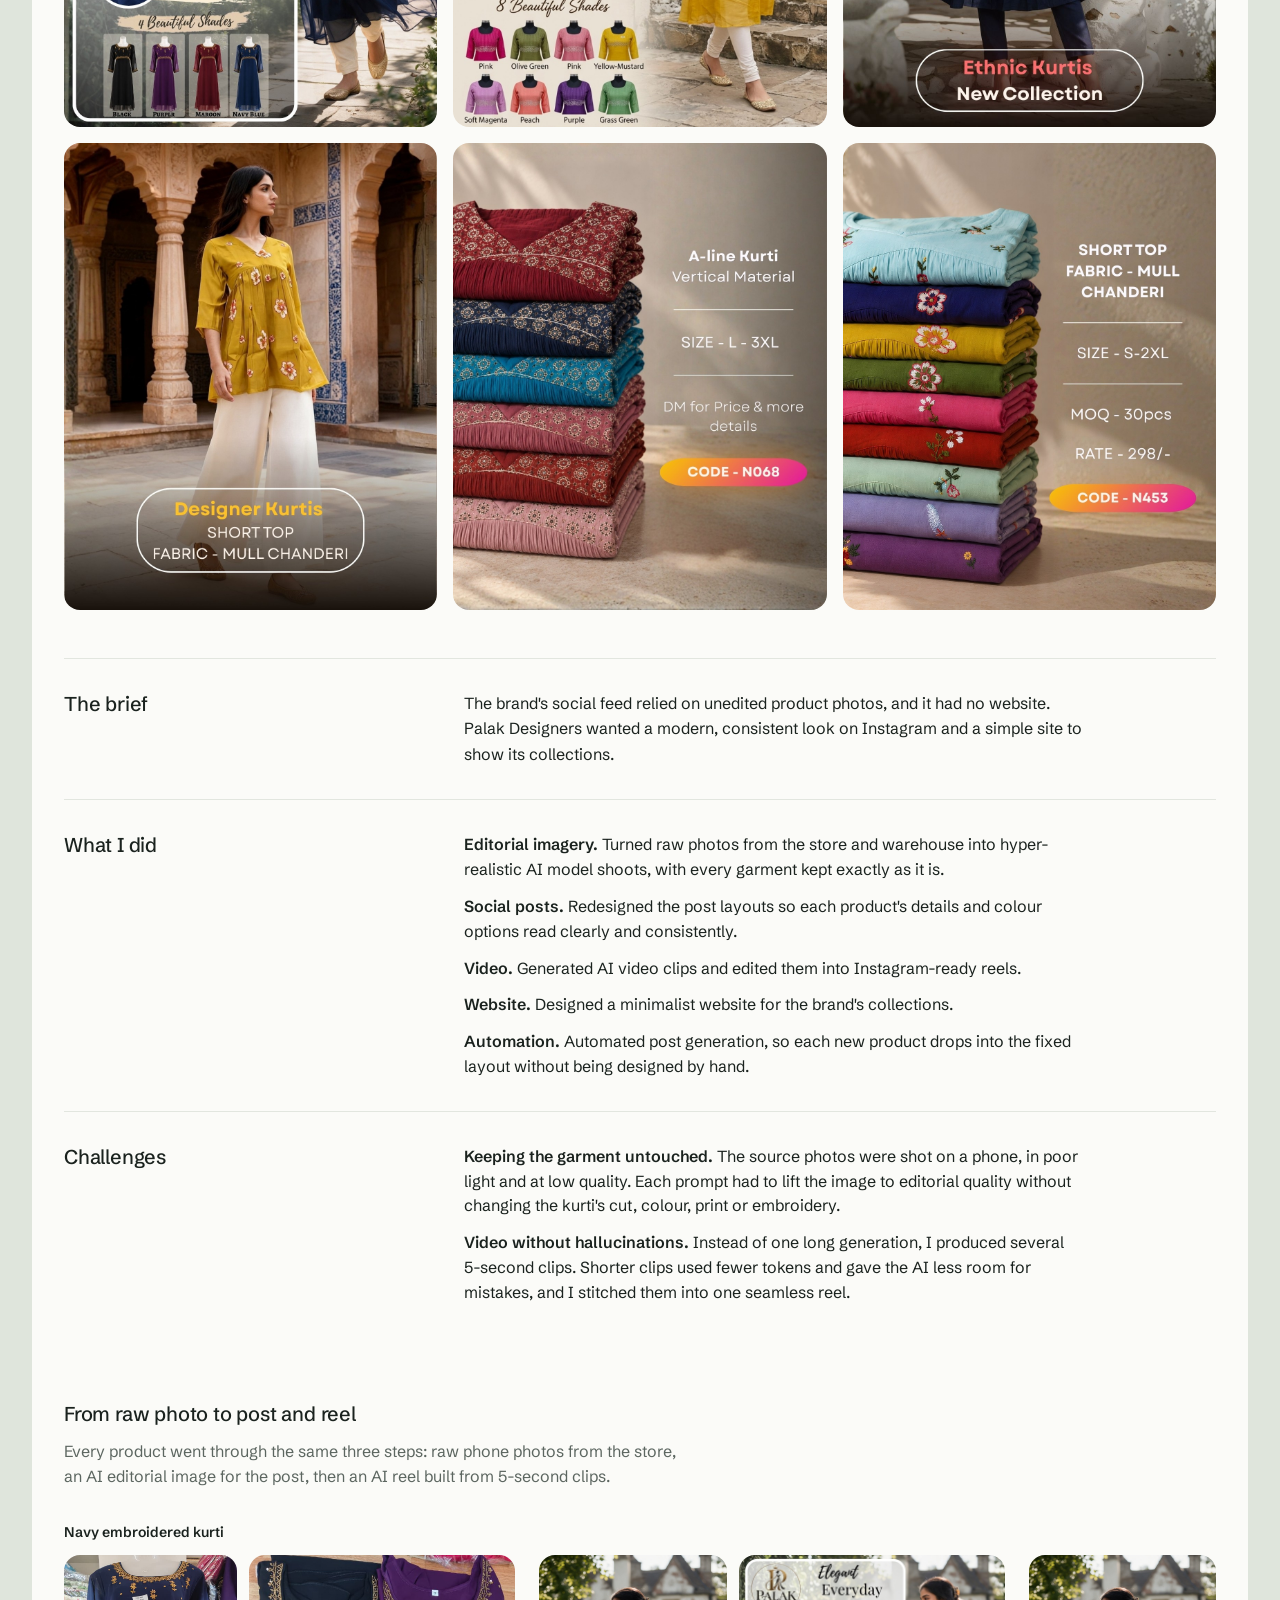
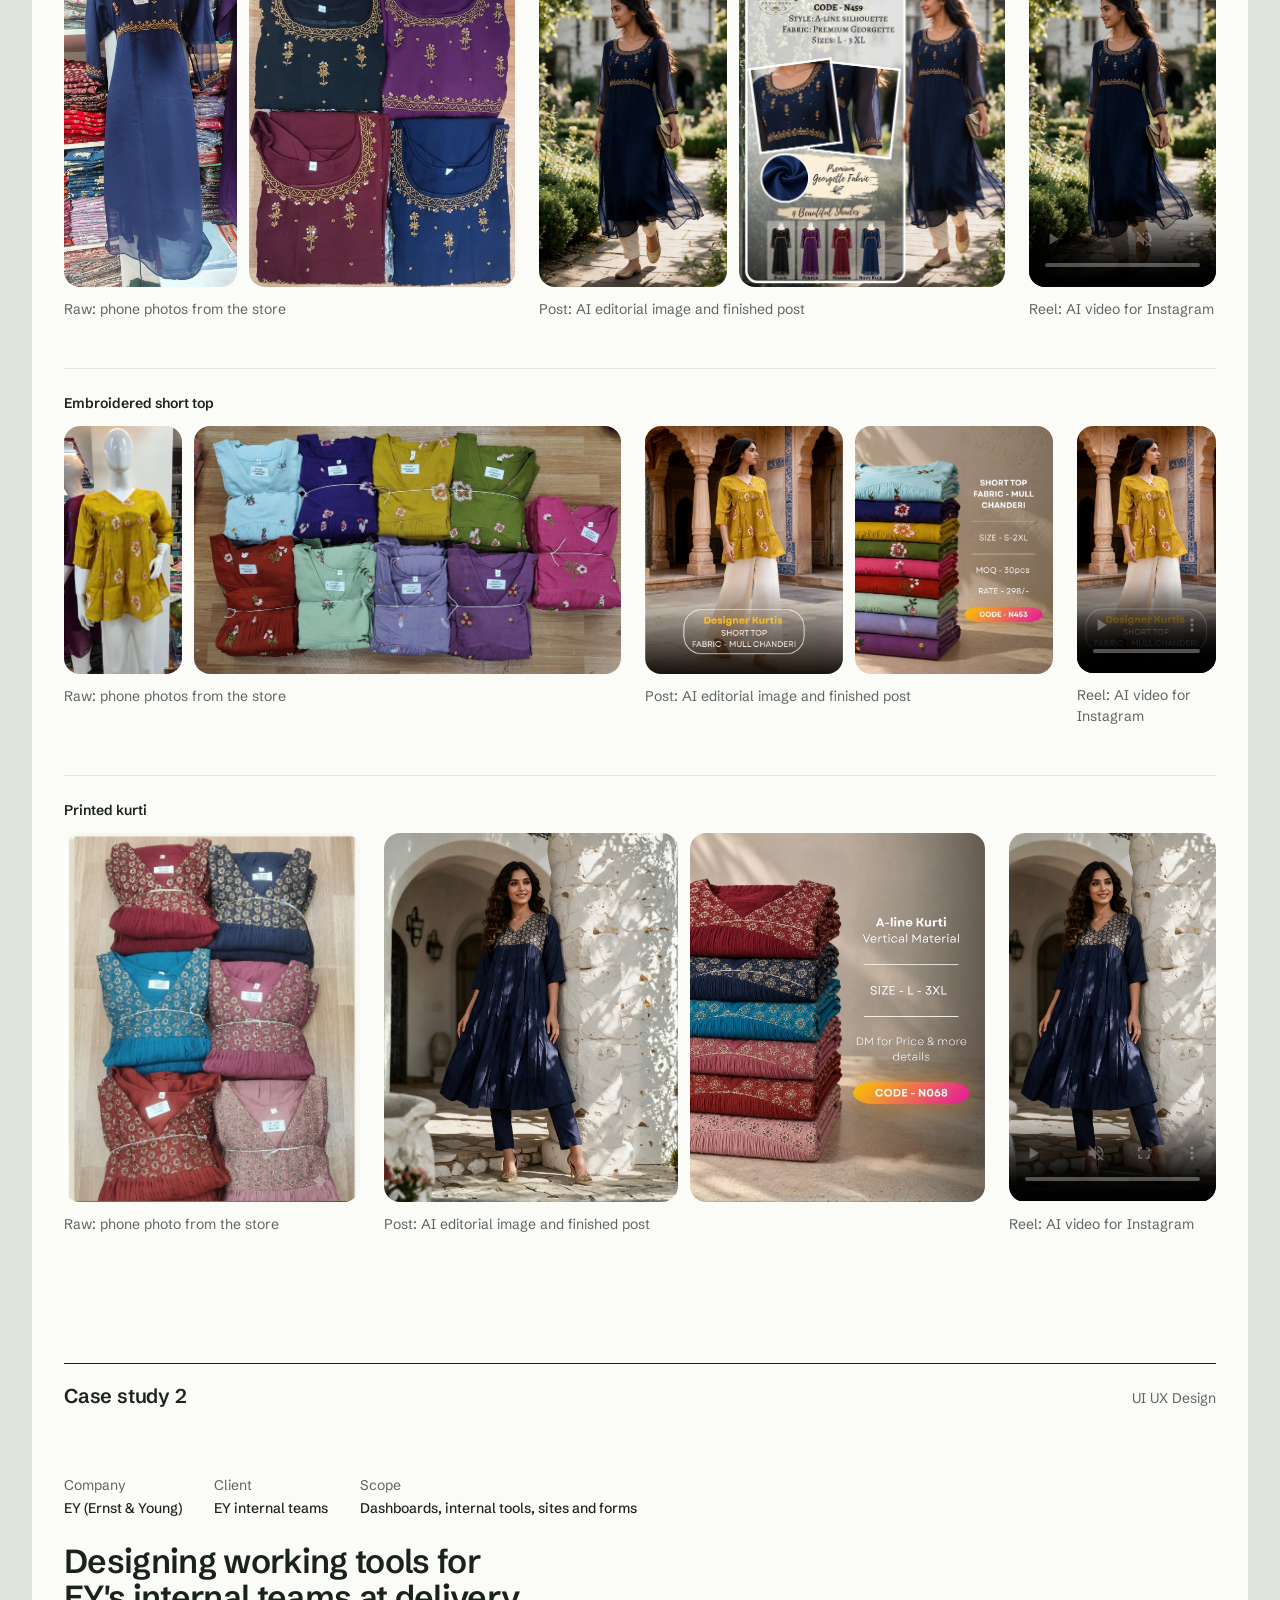
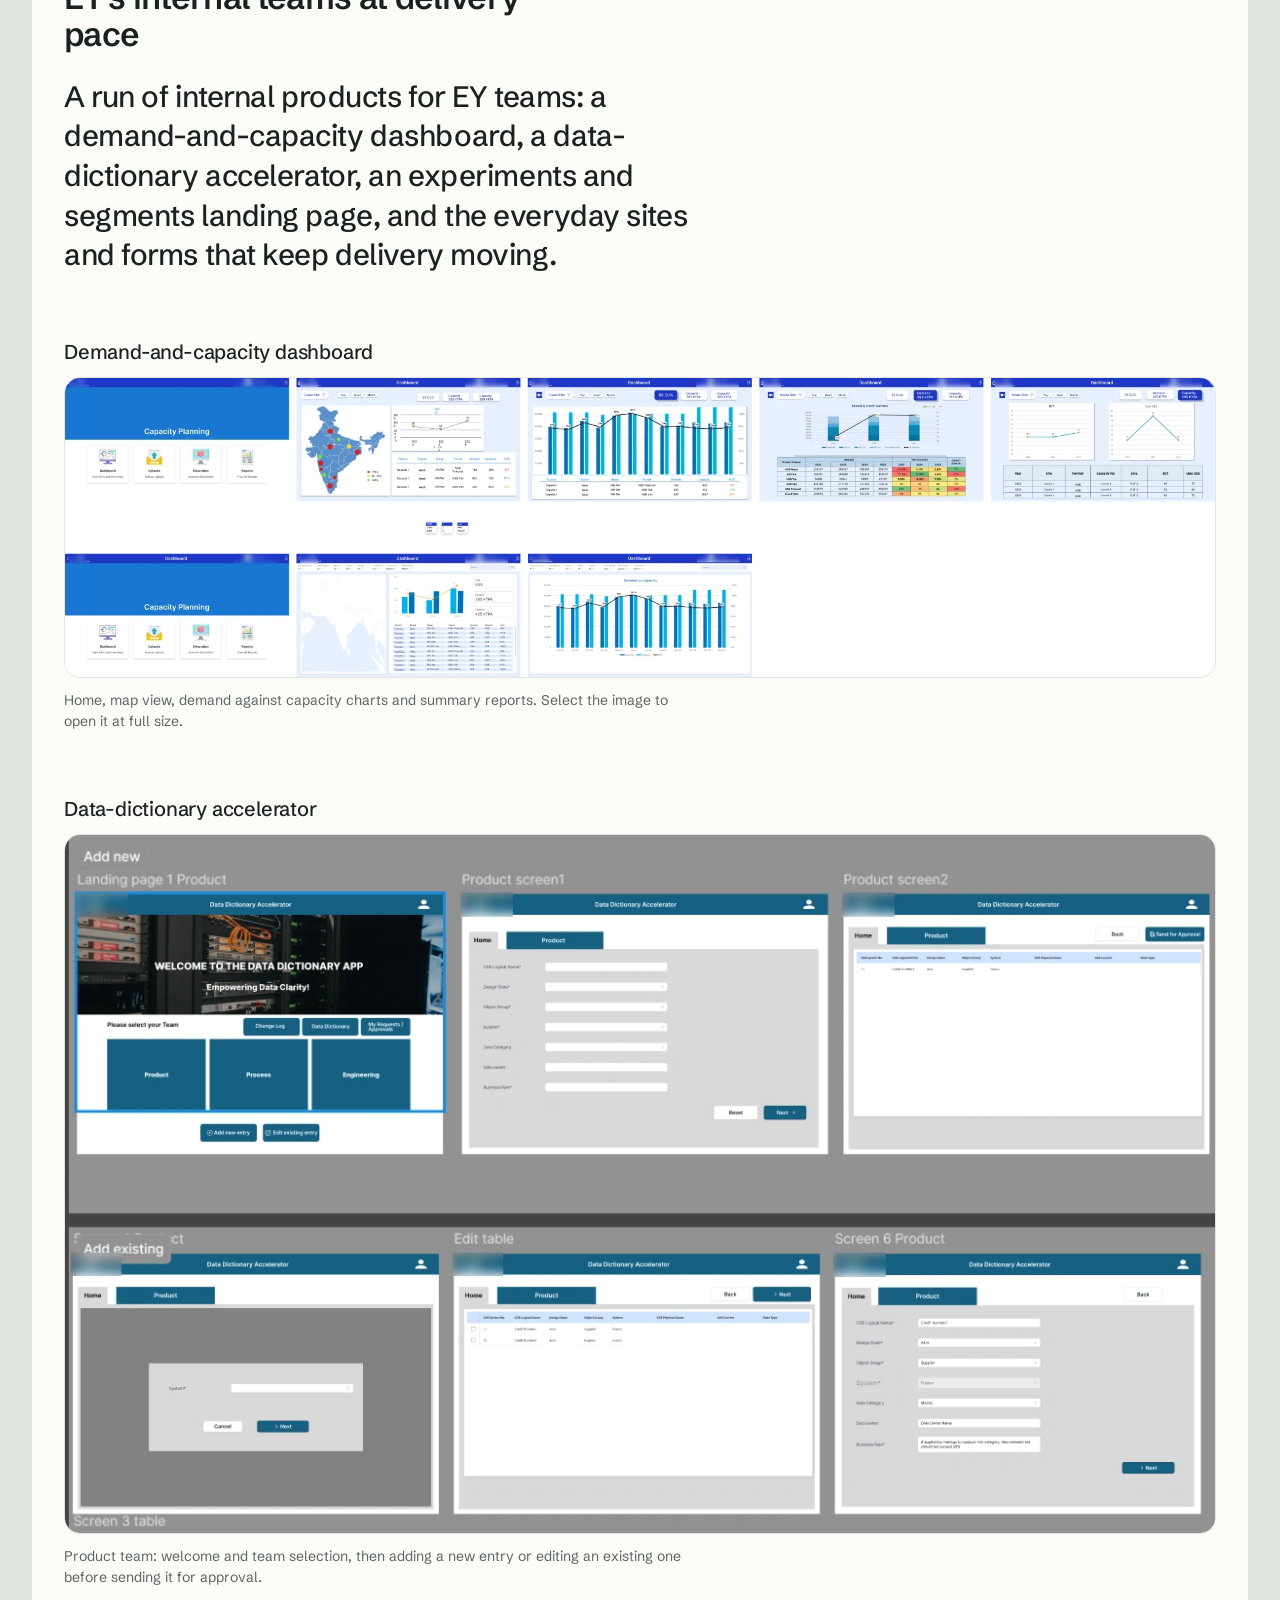
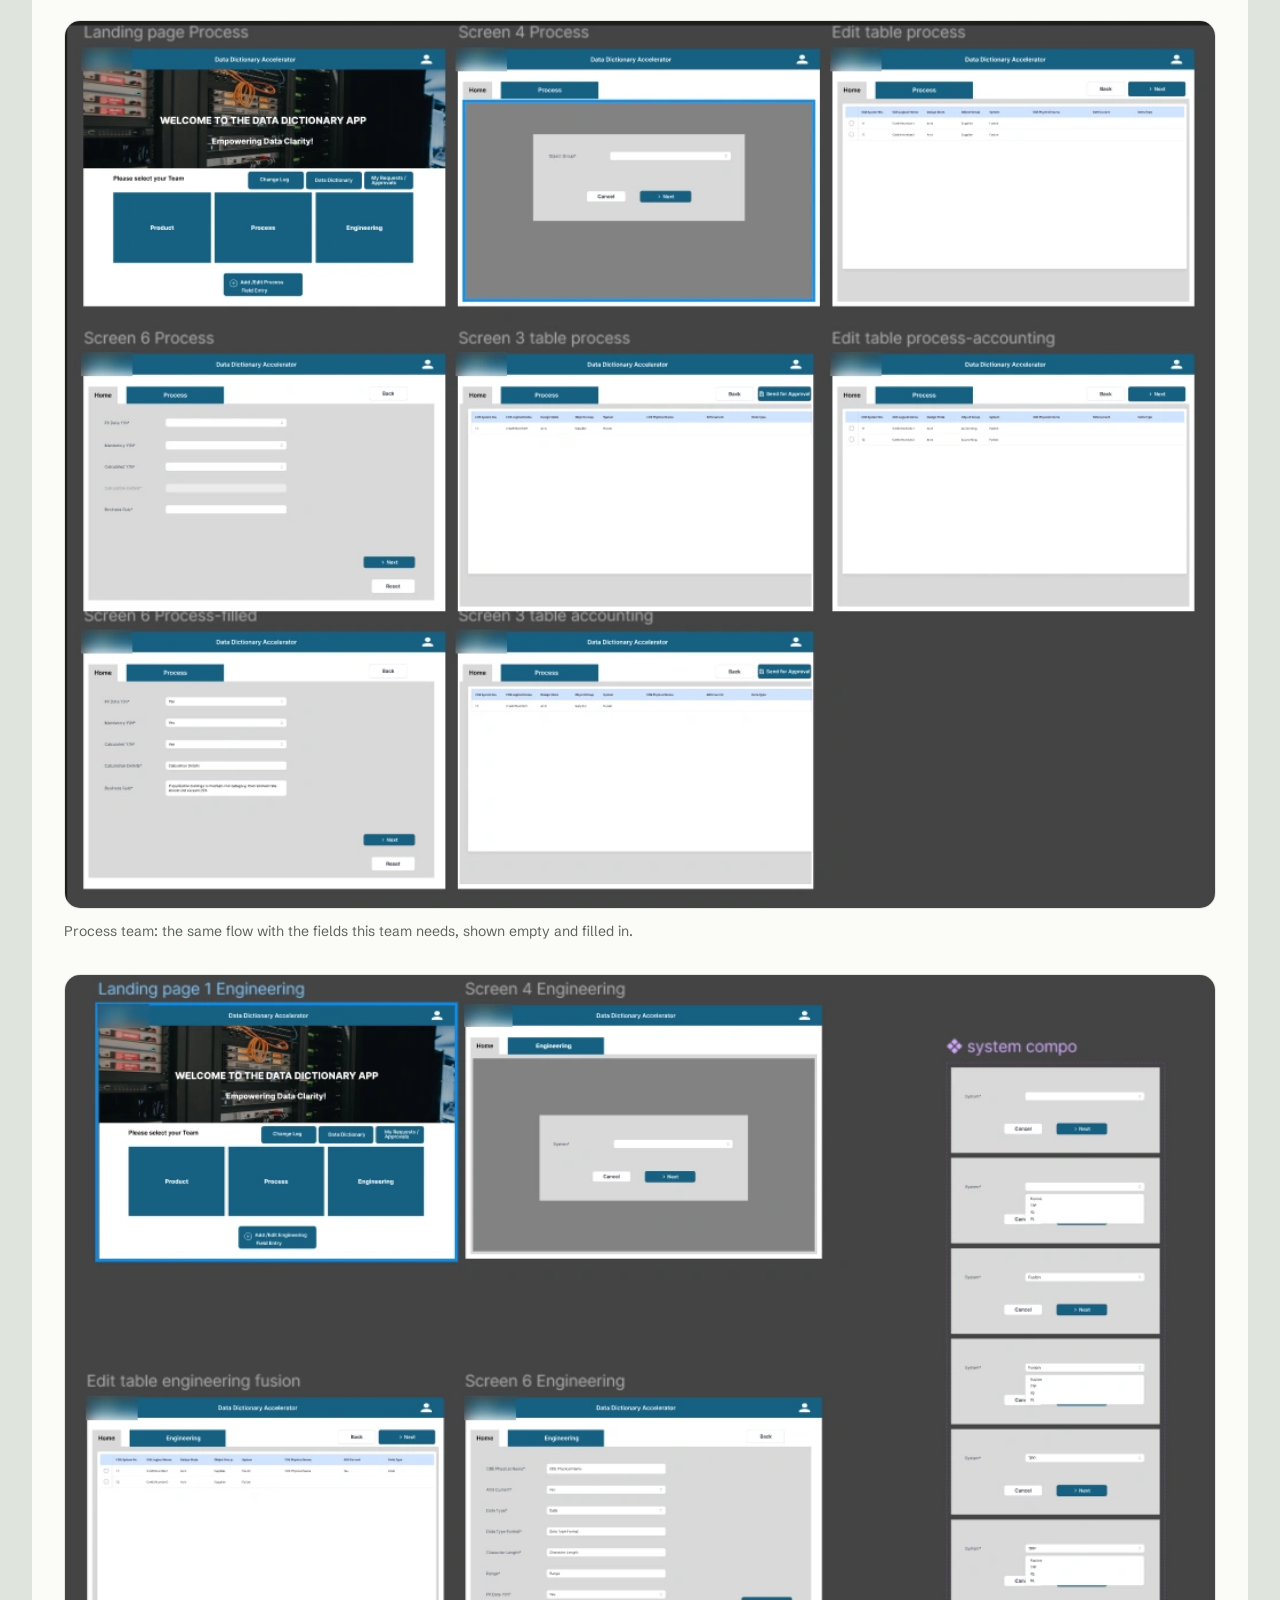
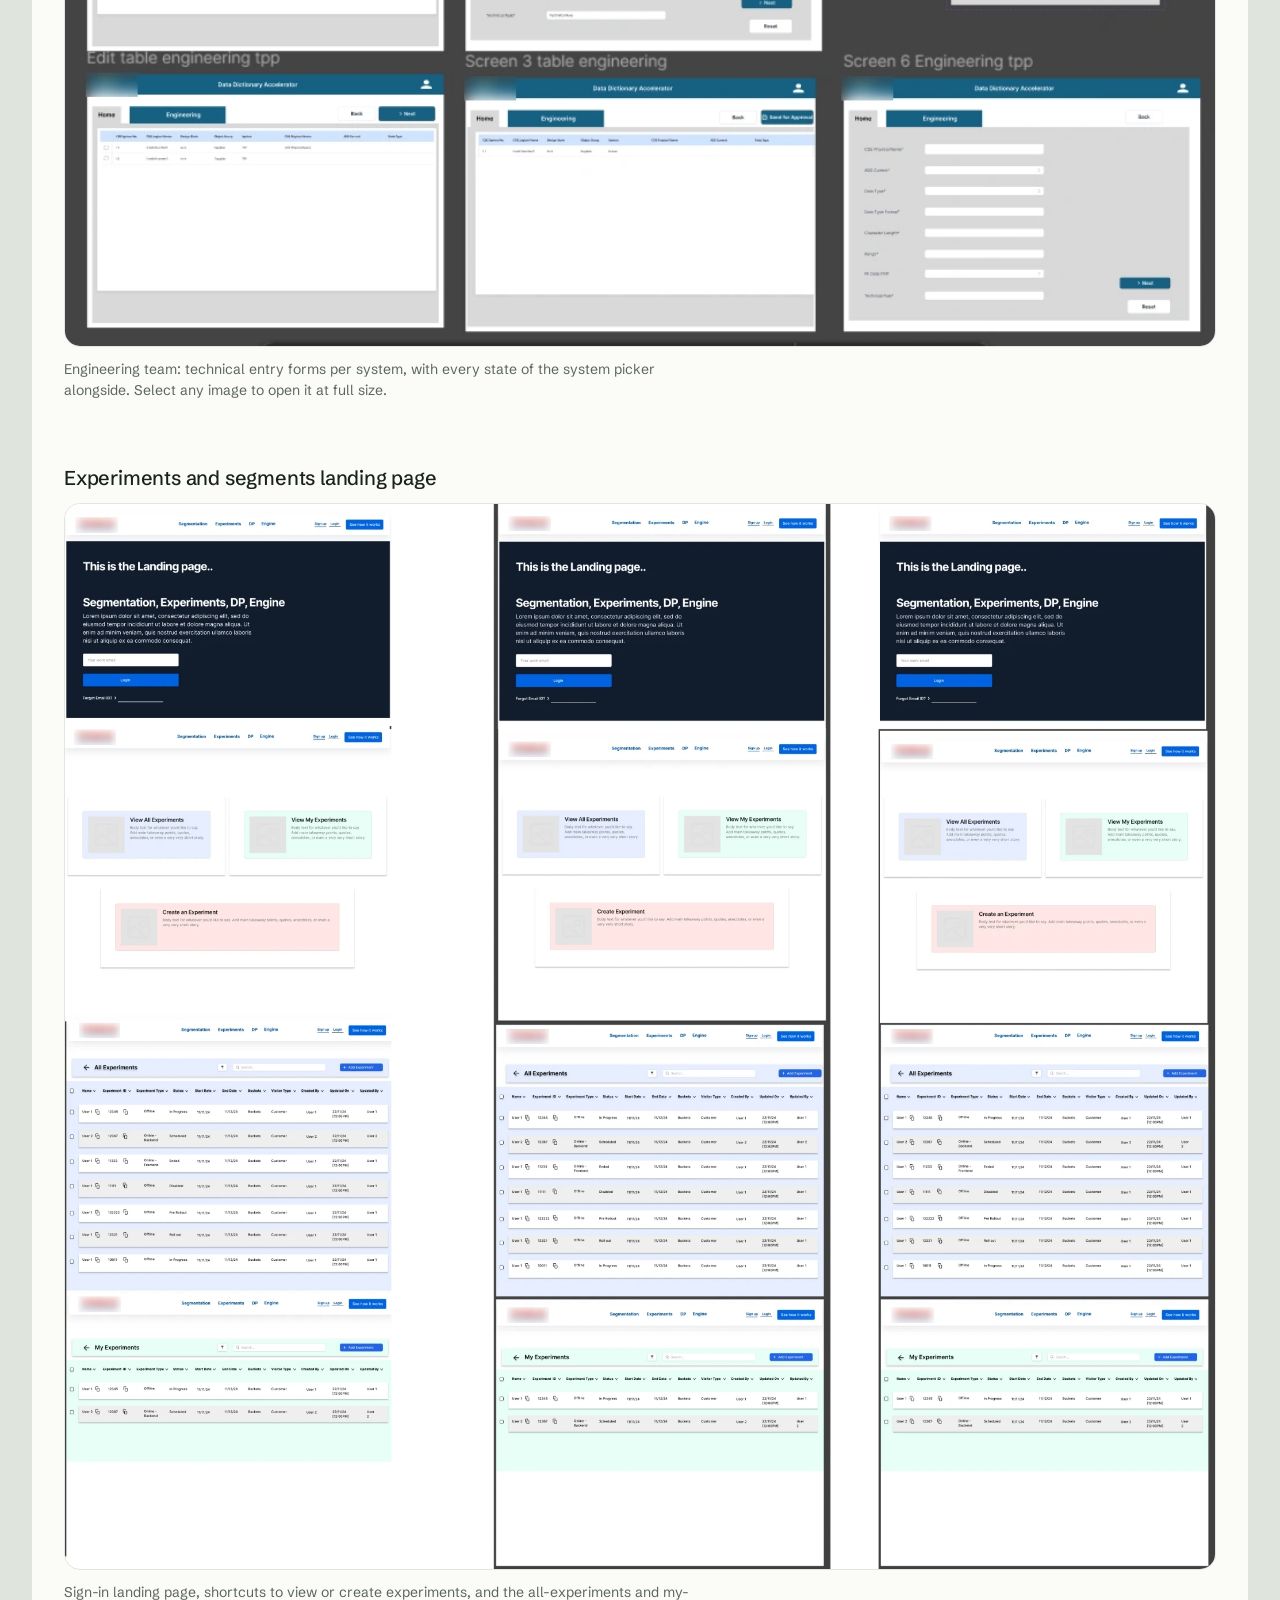
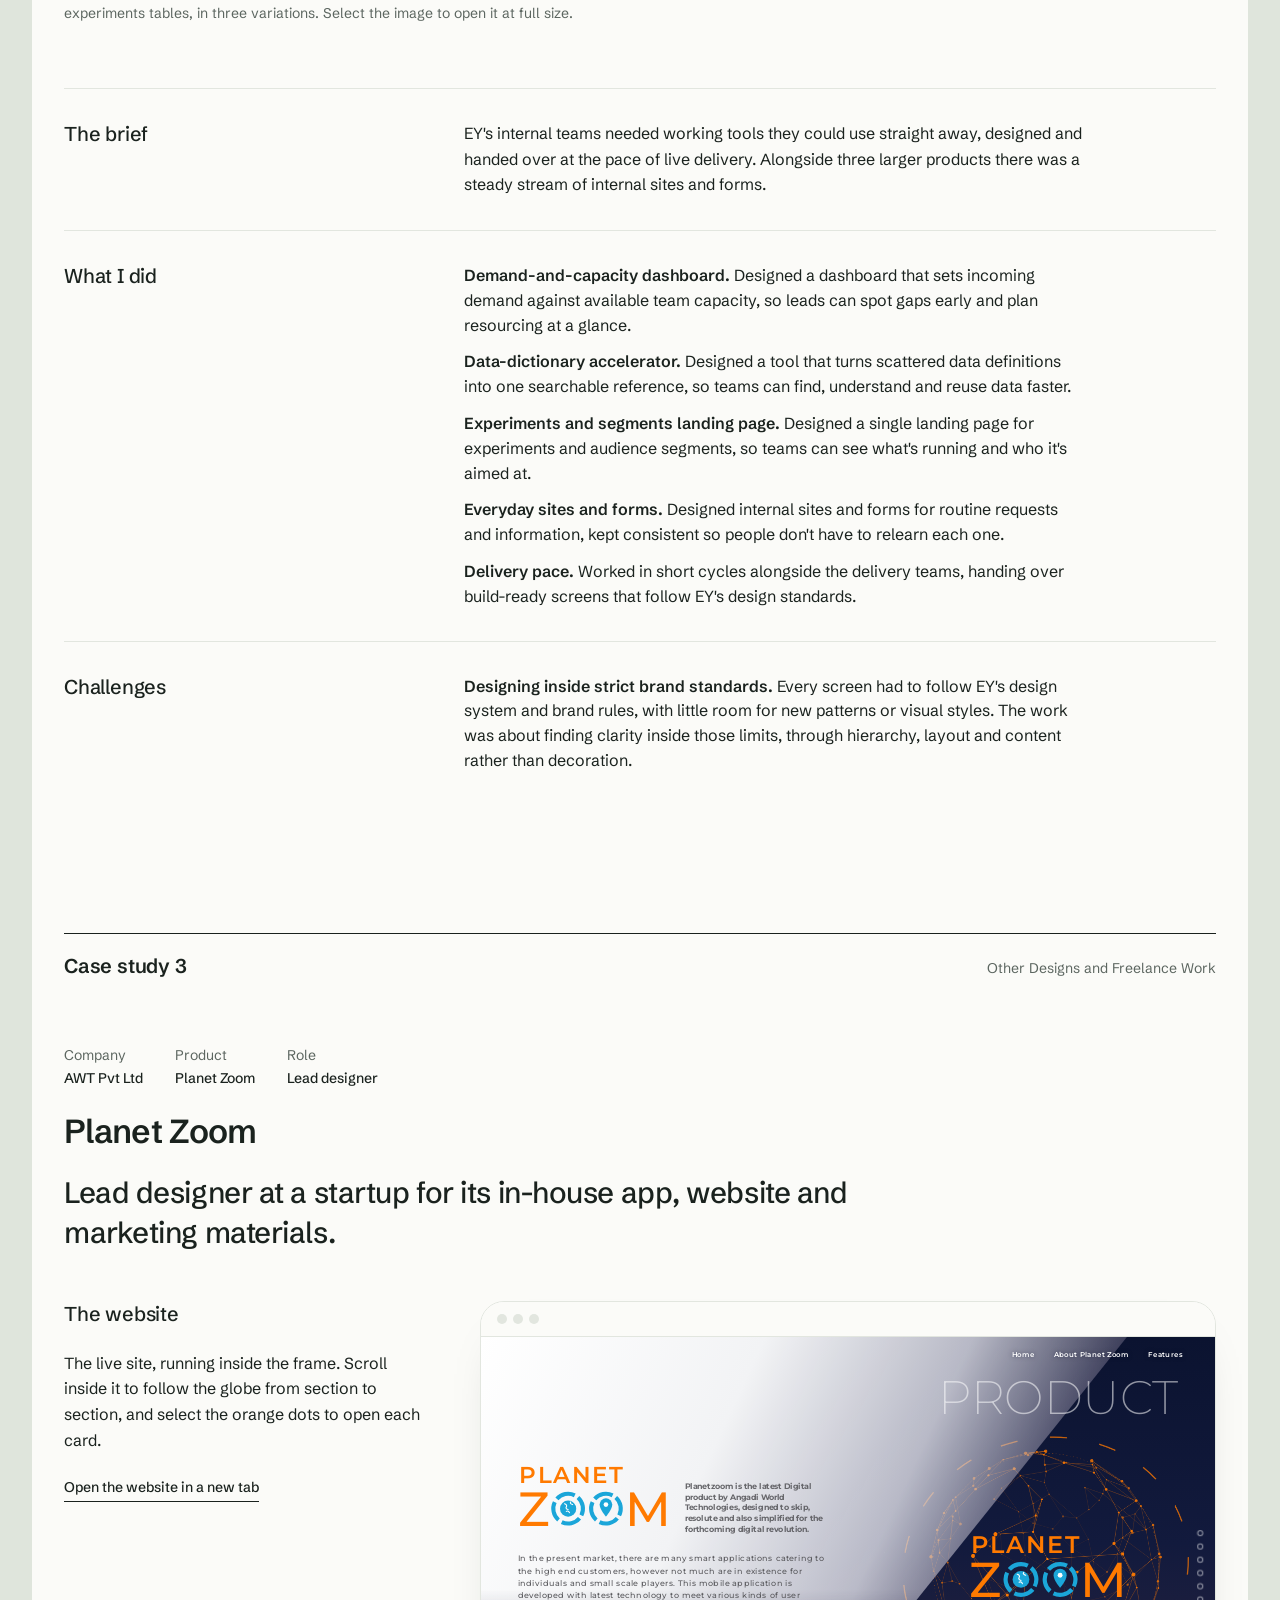
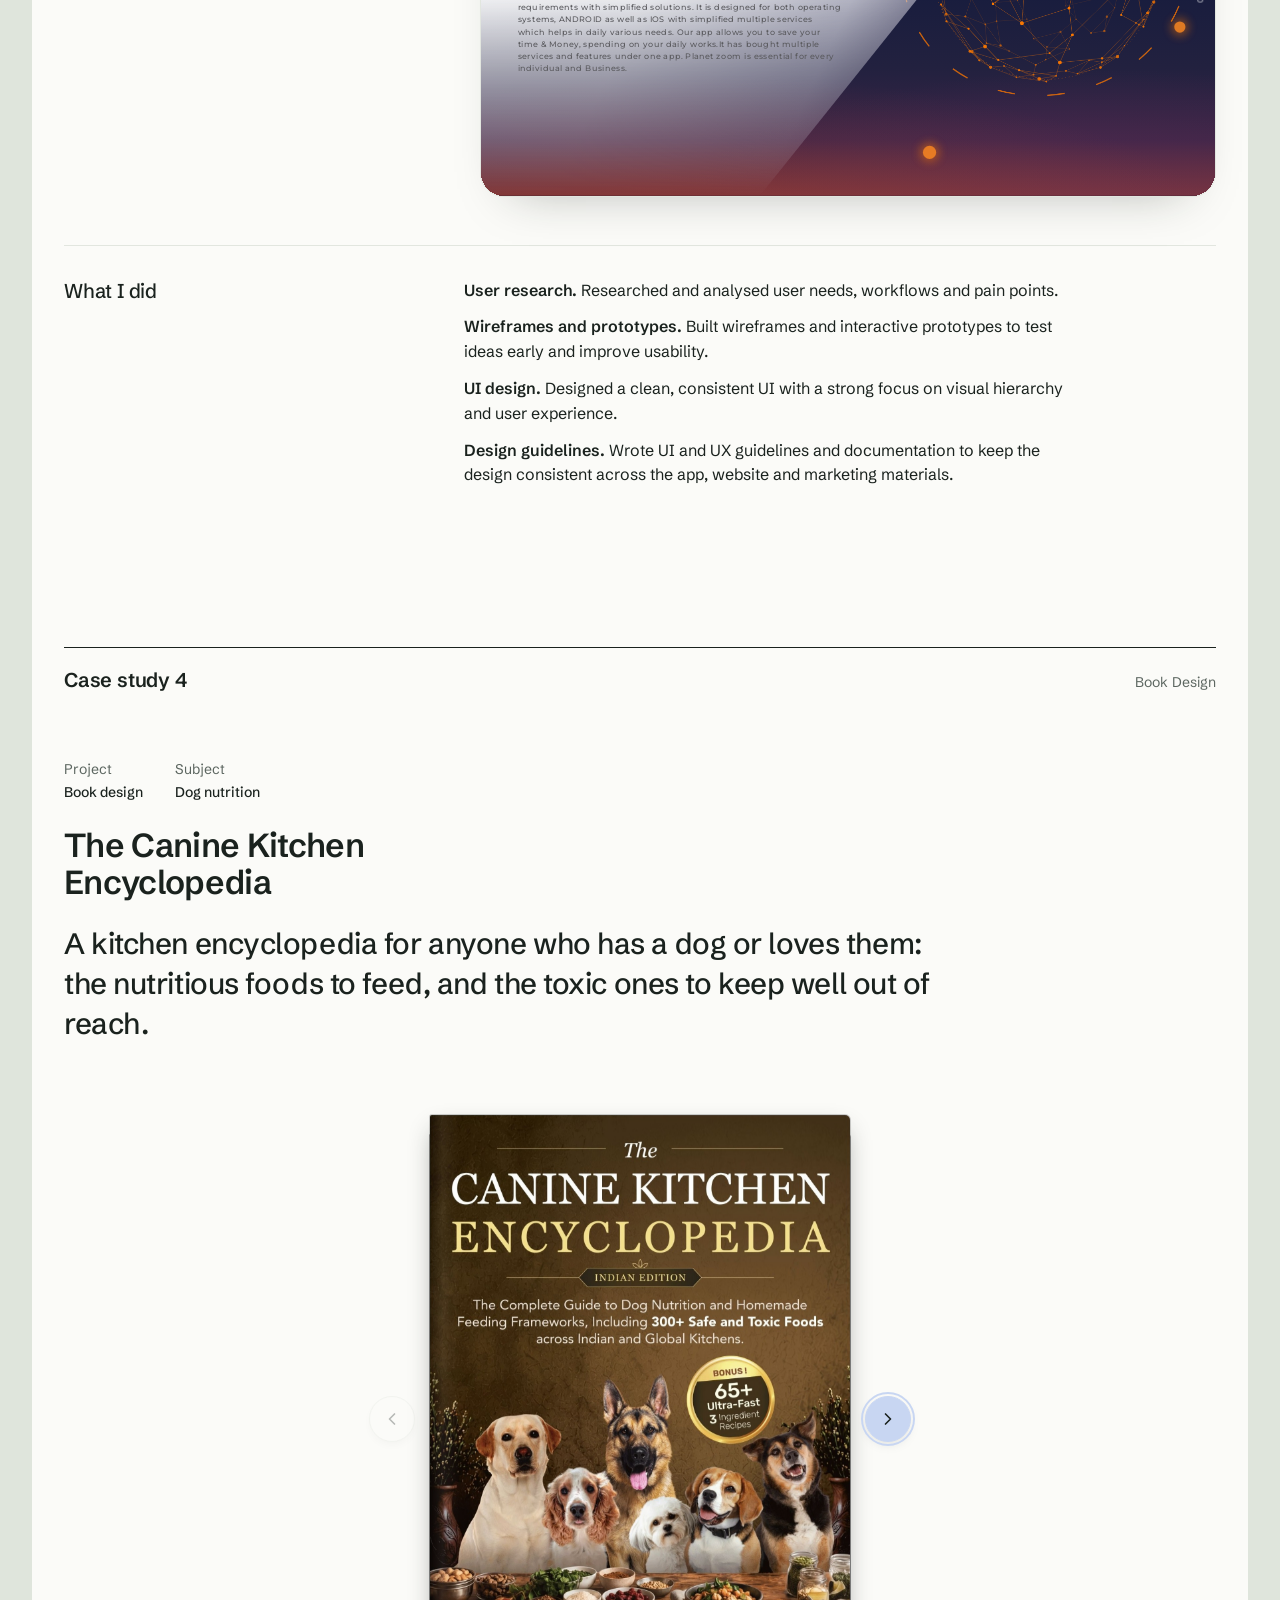
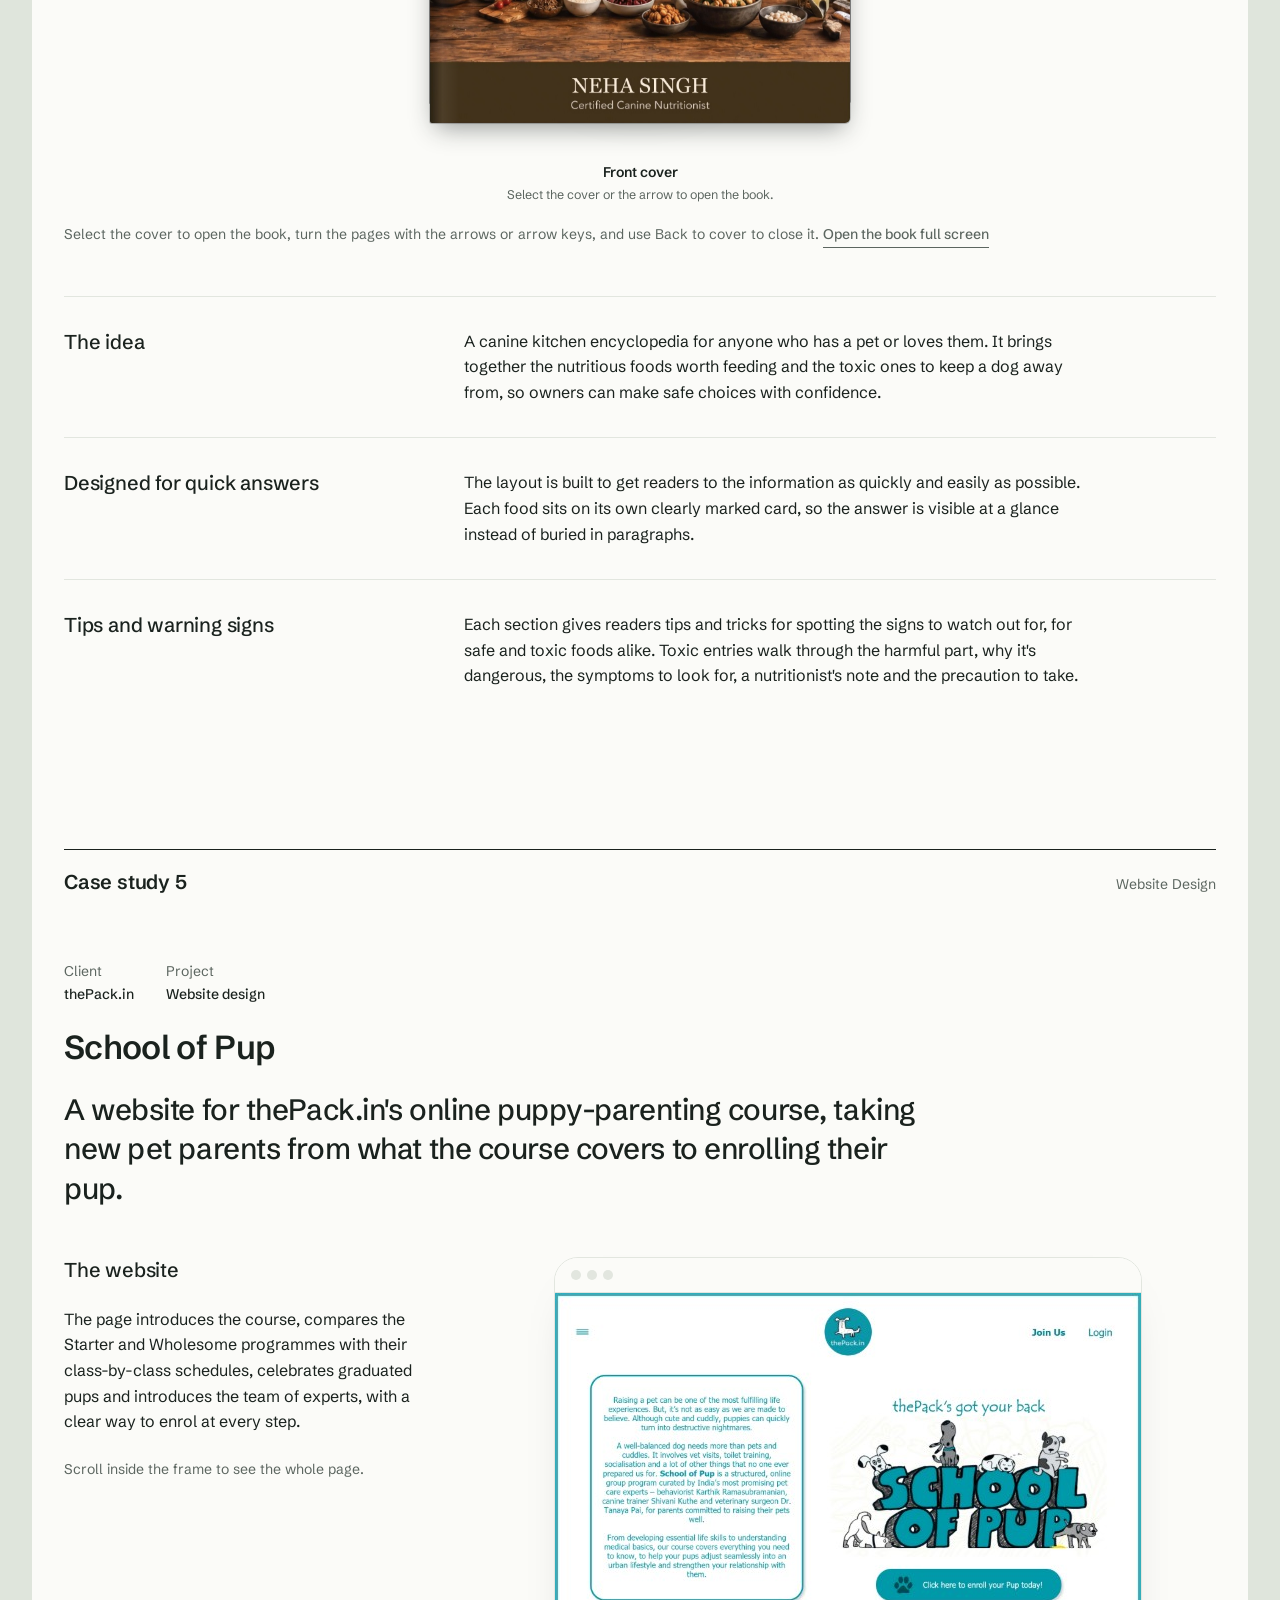
==== commit f833efd2: "Redesign Canine Kitchen flip-book: no background, borderless cover, page-turn and close animations" ====
--- a/abhay-portfolio/index.html
+++ b/abhay-portfolio/index.html
@@ -394,7 +394,7 @@
 
             <figure class="flipbook">
               <iframe src="work/canine-book/index.html" title="The Canine Kitchen Encyclopedia, an interactive flip-book of 24 pages" loading="lazy"></iframe>
-              <figcaption class="t-small">Select the cover to open the book, then use the arrows, or the arrow keys, to turn the pages. <a class="link" href="work/canine-book/index.html" target="_blank" rel="noopener">Open the book full screen</a></figcaption>
+              <figcaption class="t-small">Select the cover to open the book, turn the pages with the arrows or arrow keys, and use Back to cover to close it. <a class="link" href="work/canine-book/index.html" target="_blank" rel="noopener">Open the book full screen</a></figcaption>
             </figure>
 
             <ul class="rows">
--- a/abhay-portfolio/styles.css
+++ b/abhay-portfolio/styles.css
@@ -516,8 +516,8 @@
   width: 100%;
   aspect-ratio: 16 / 10;
   border: 0;
-  border-radius: var(--r-card);
-  background: var(--deep);
+  background: transparent;   /* the book sits straight on the page */
+  color-scheme: light;       /* keeps the frame transparent in dark-mode browsers too */
 }
 .flipbook figcaption { margin-top: var(--s-3); }
 .feature + .feature { margin-top: var(--section-gap); padding-top: var(--s-6); border-top: 1px solid var(--line); }
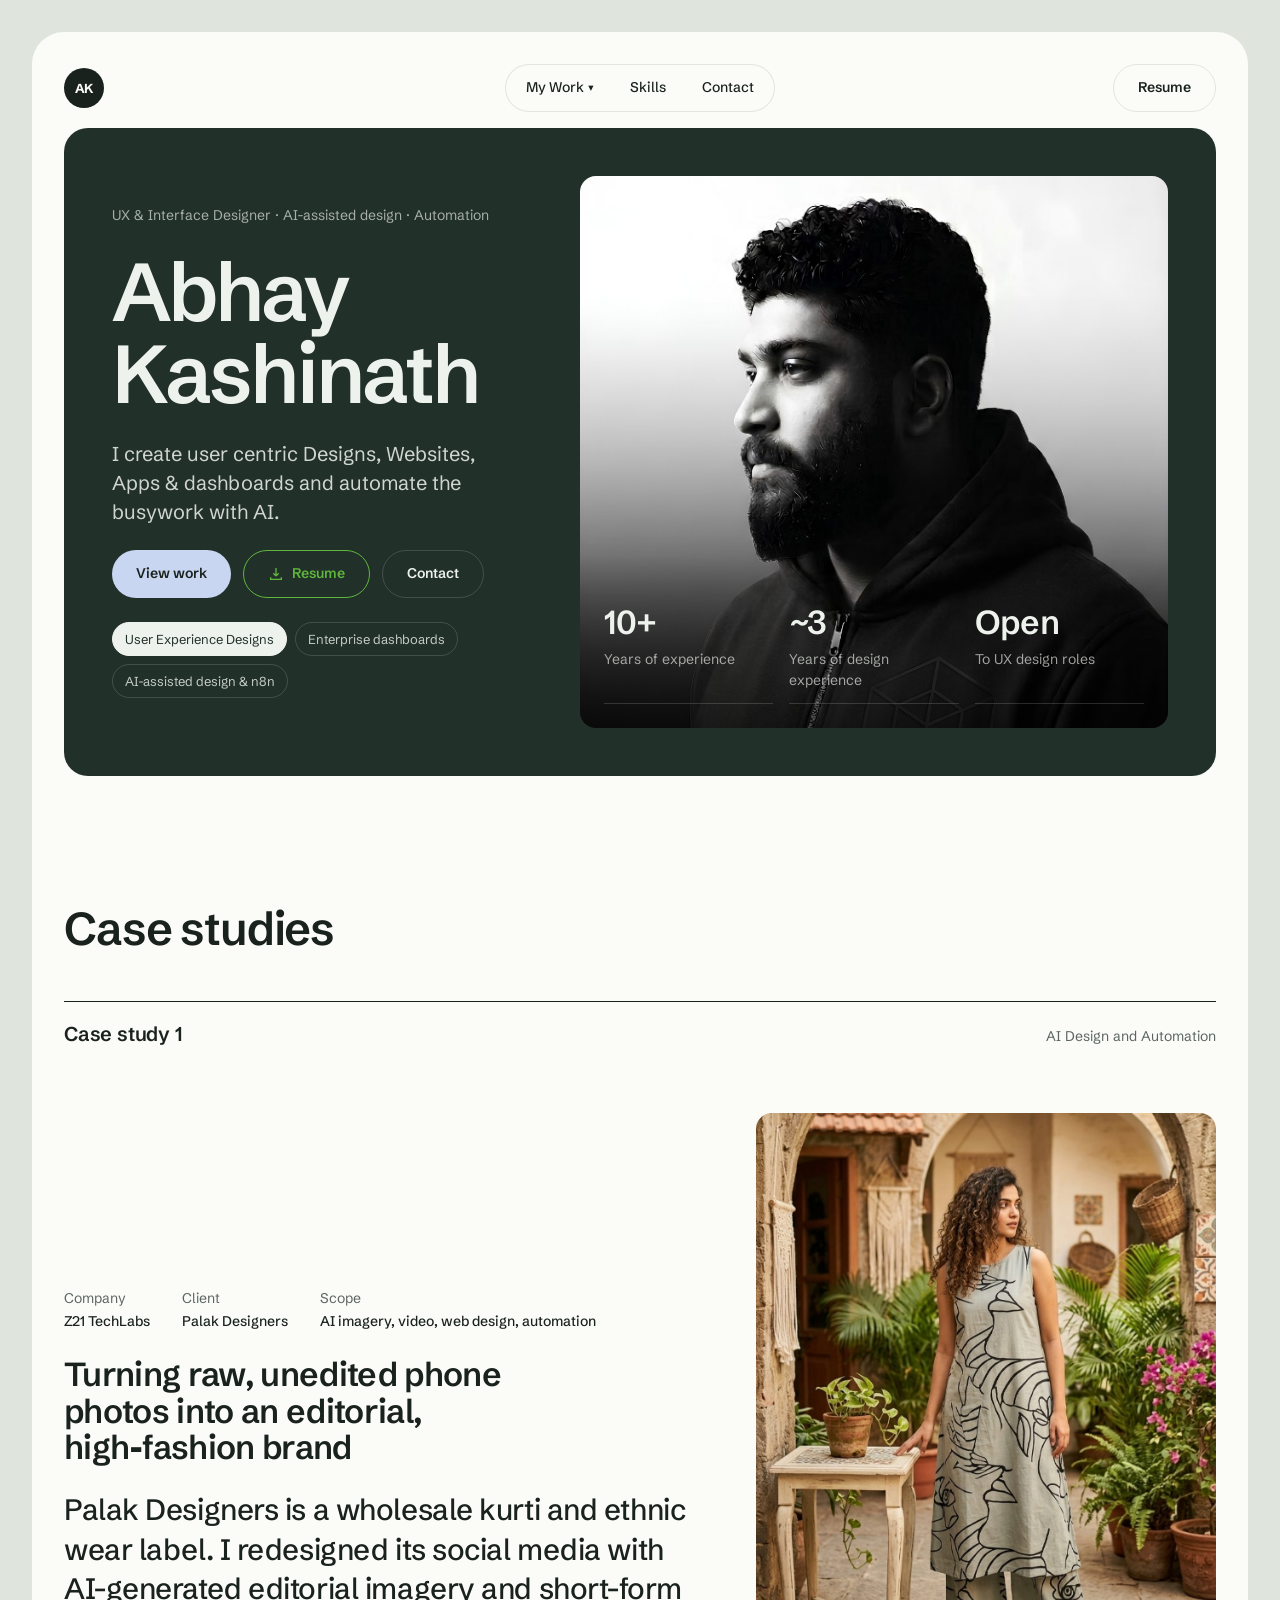
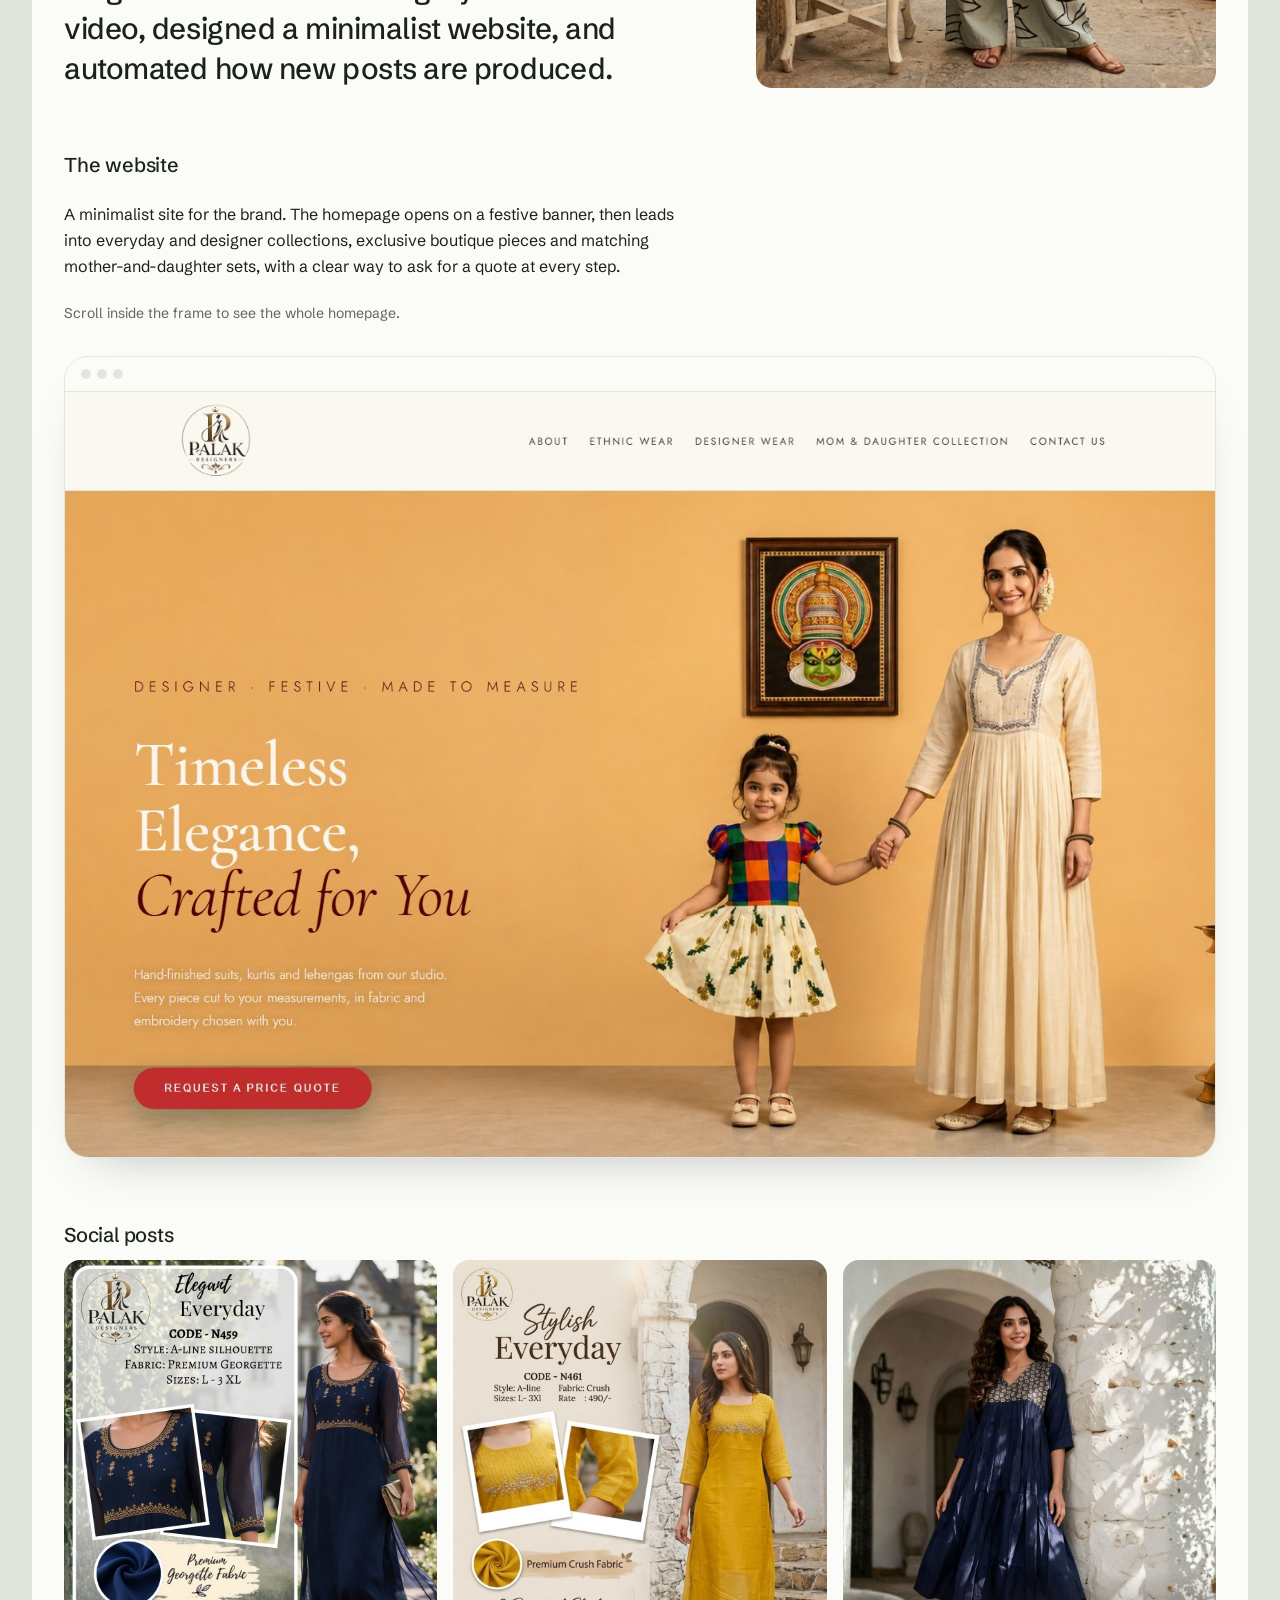
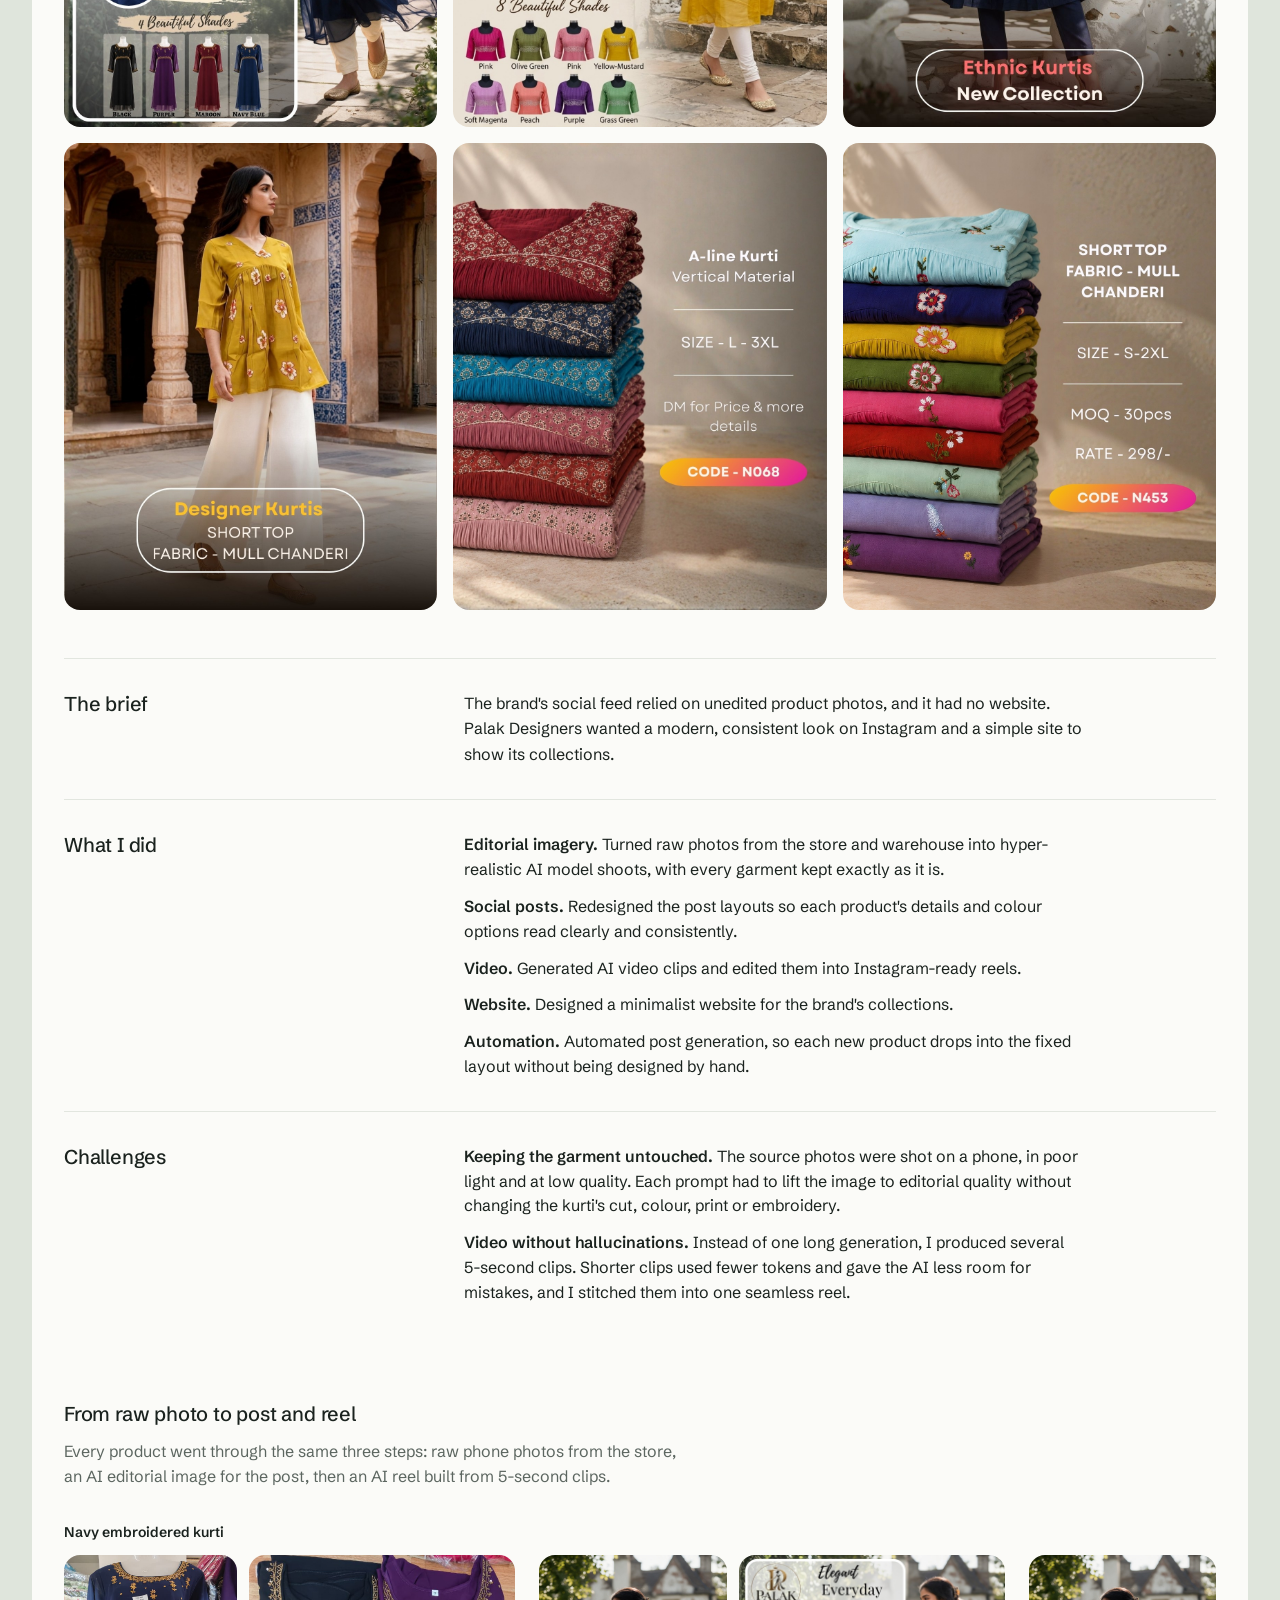
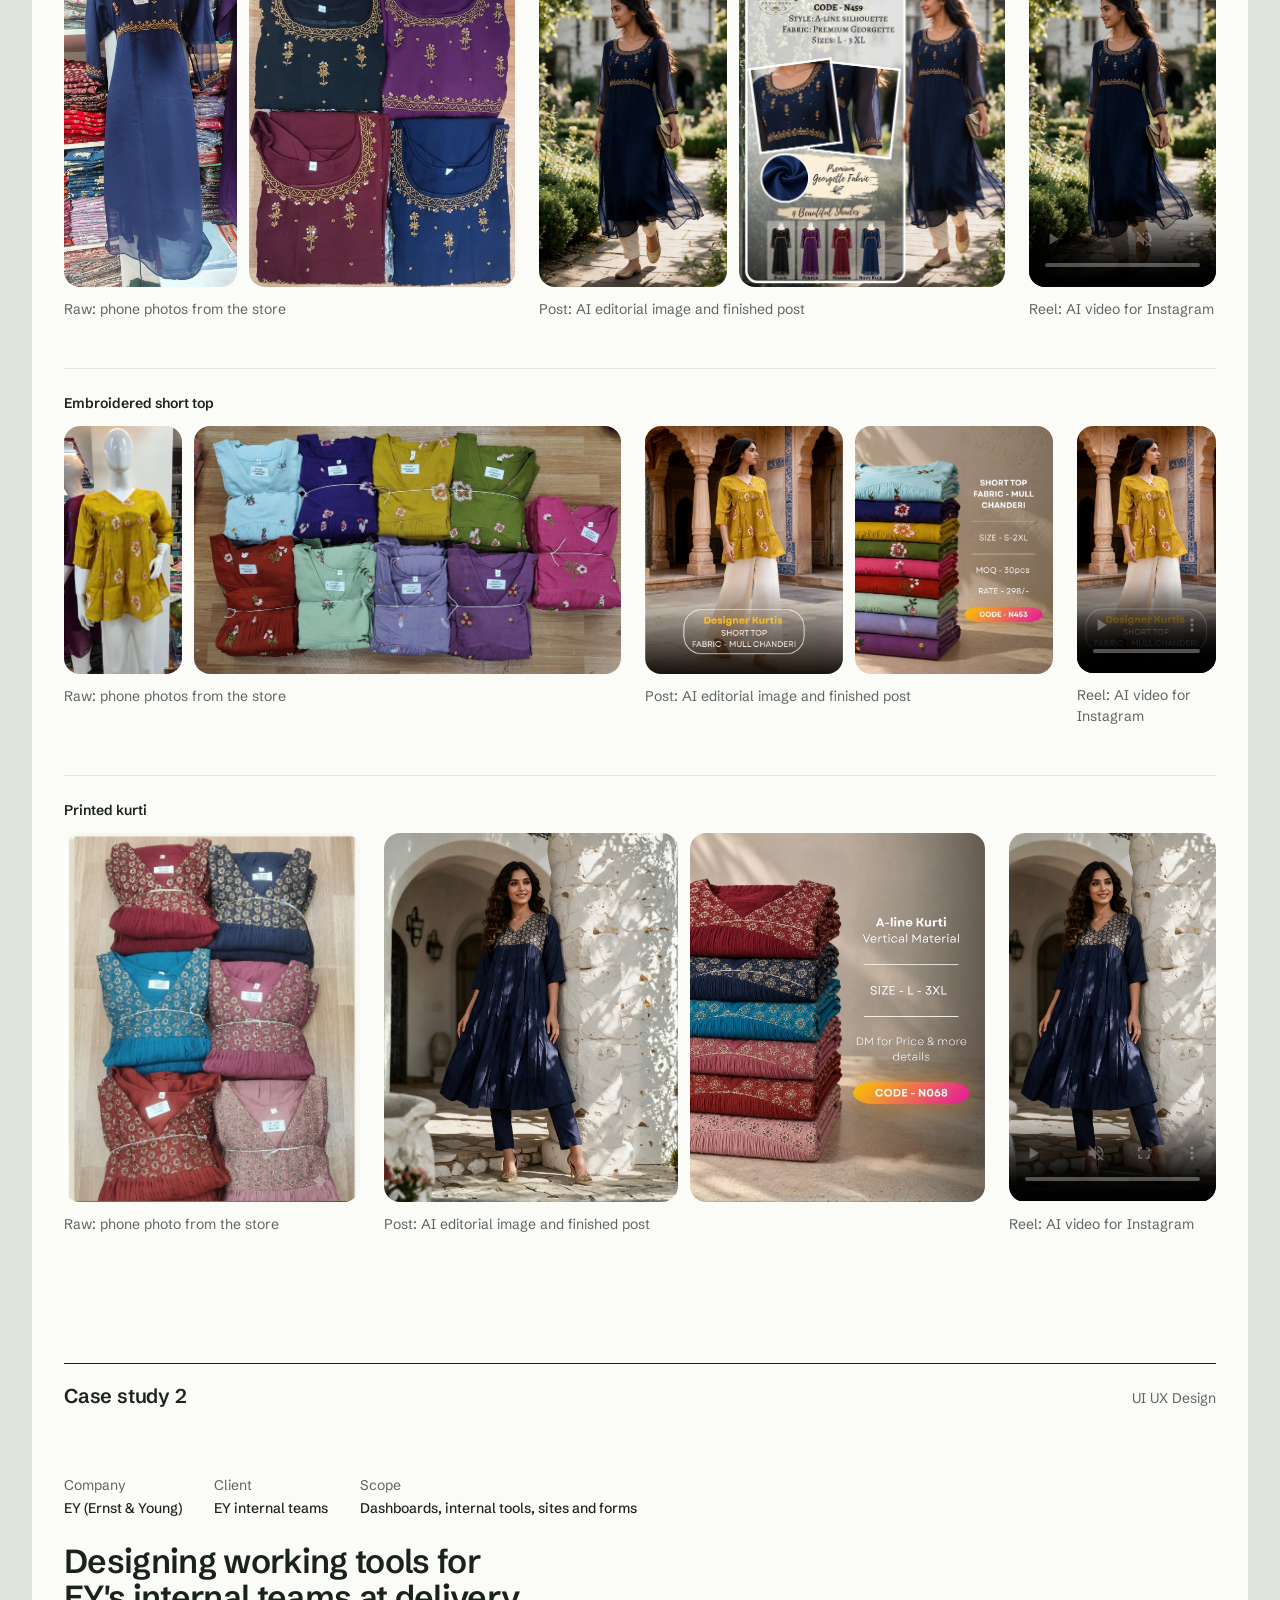
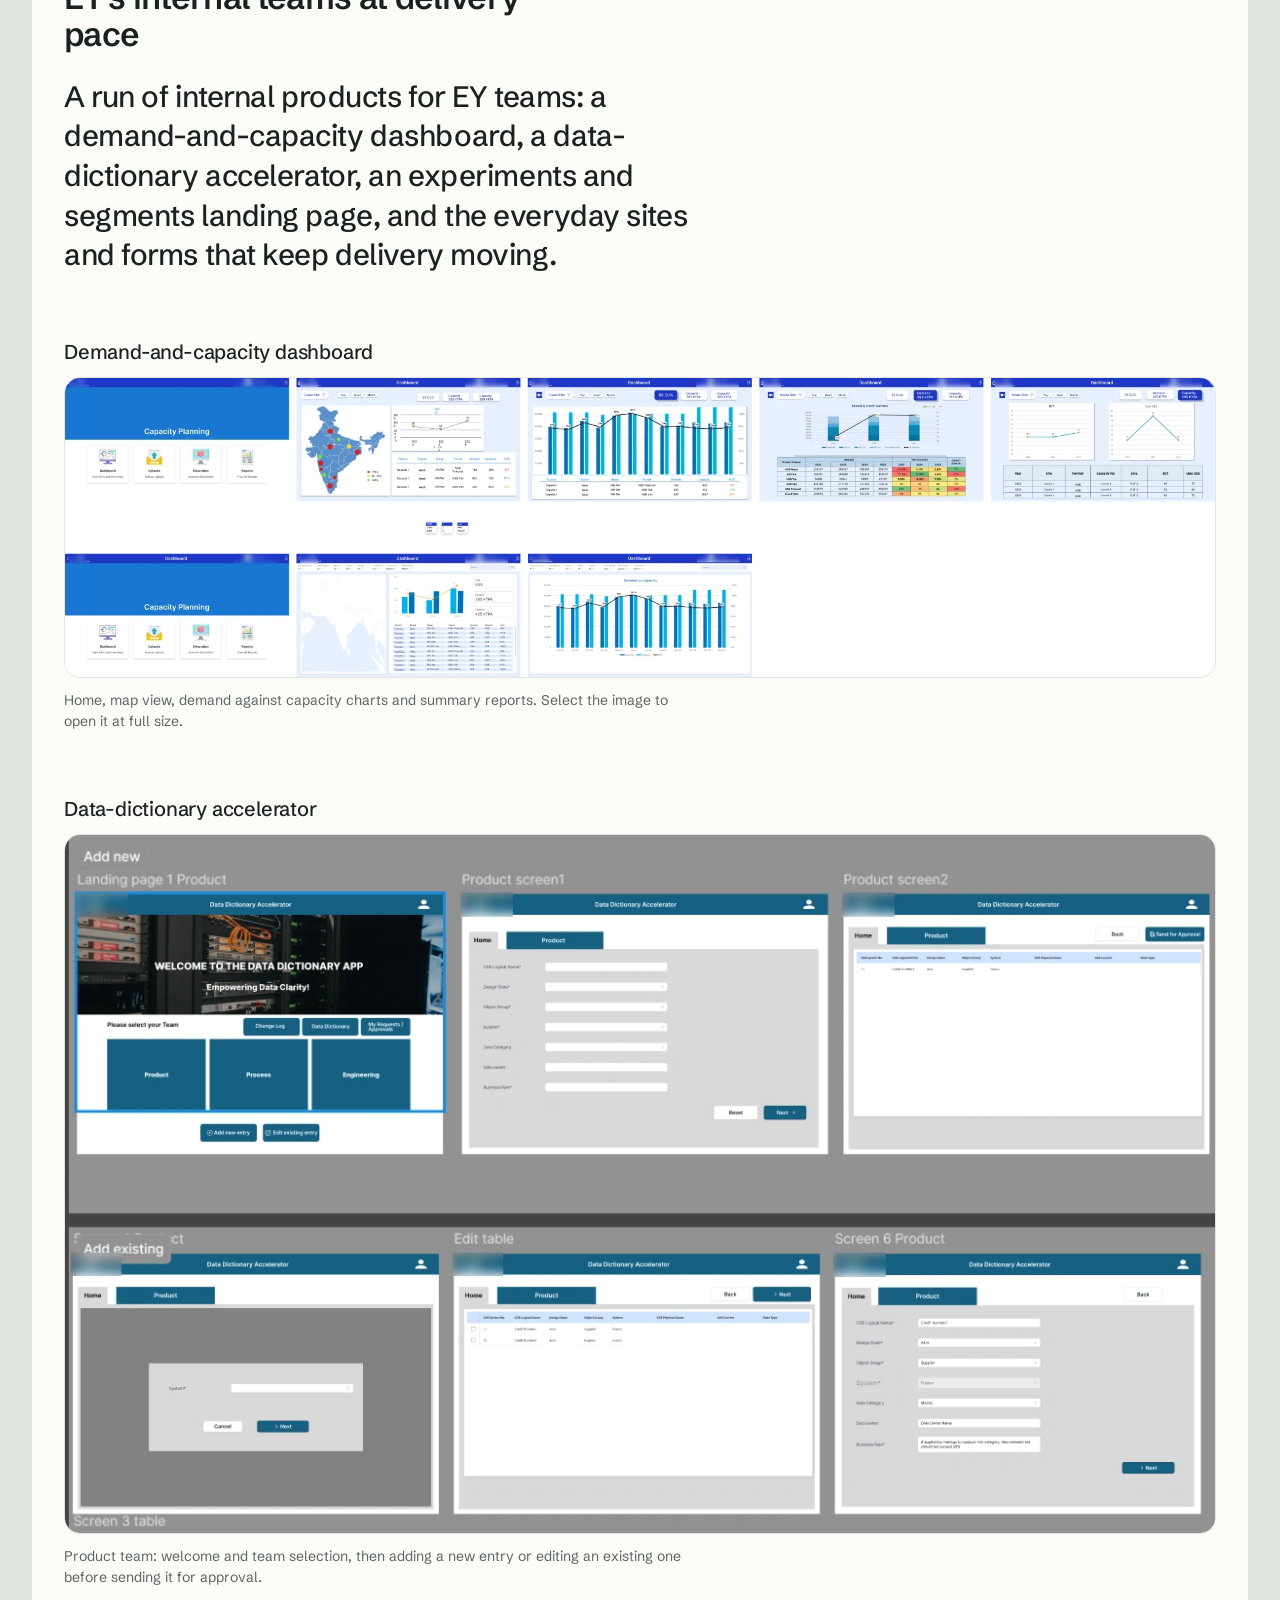
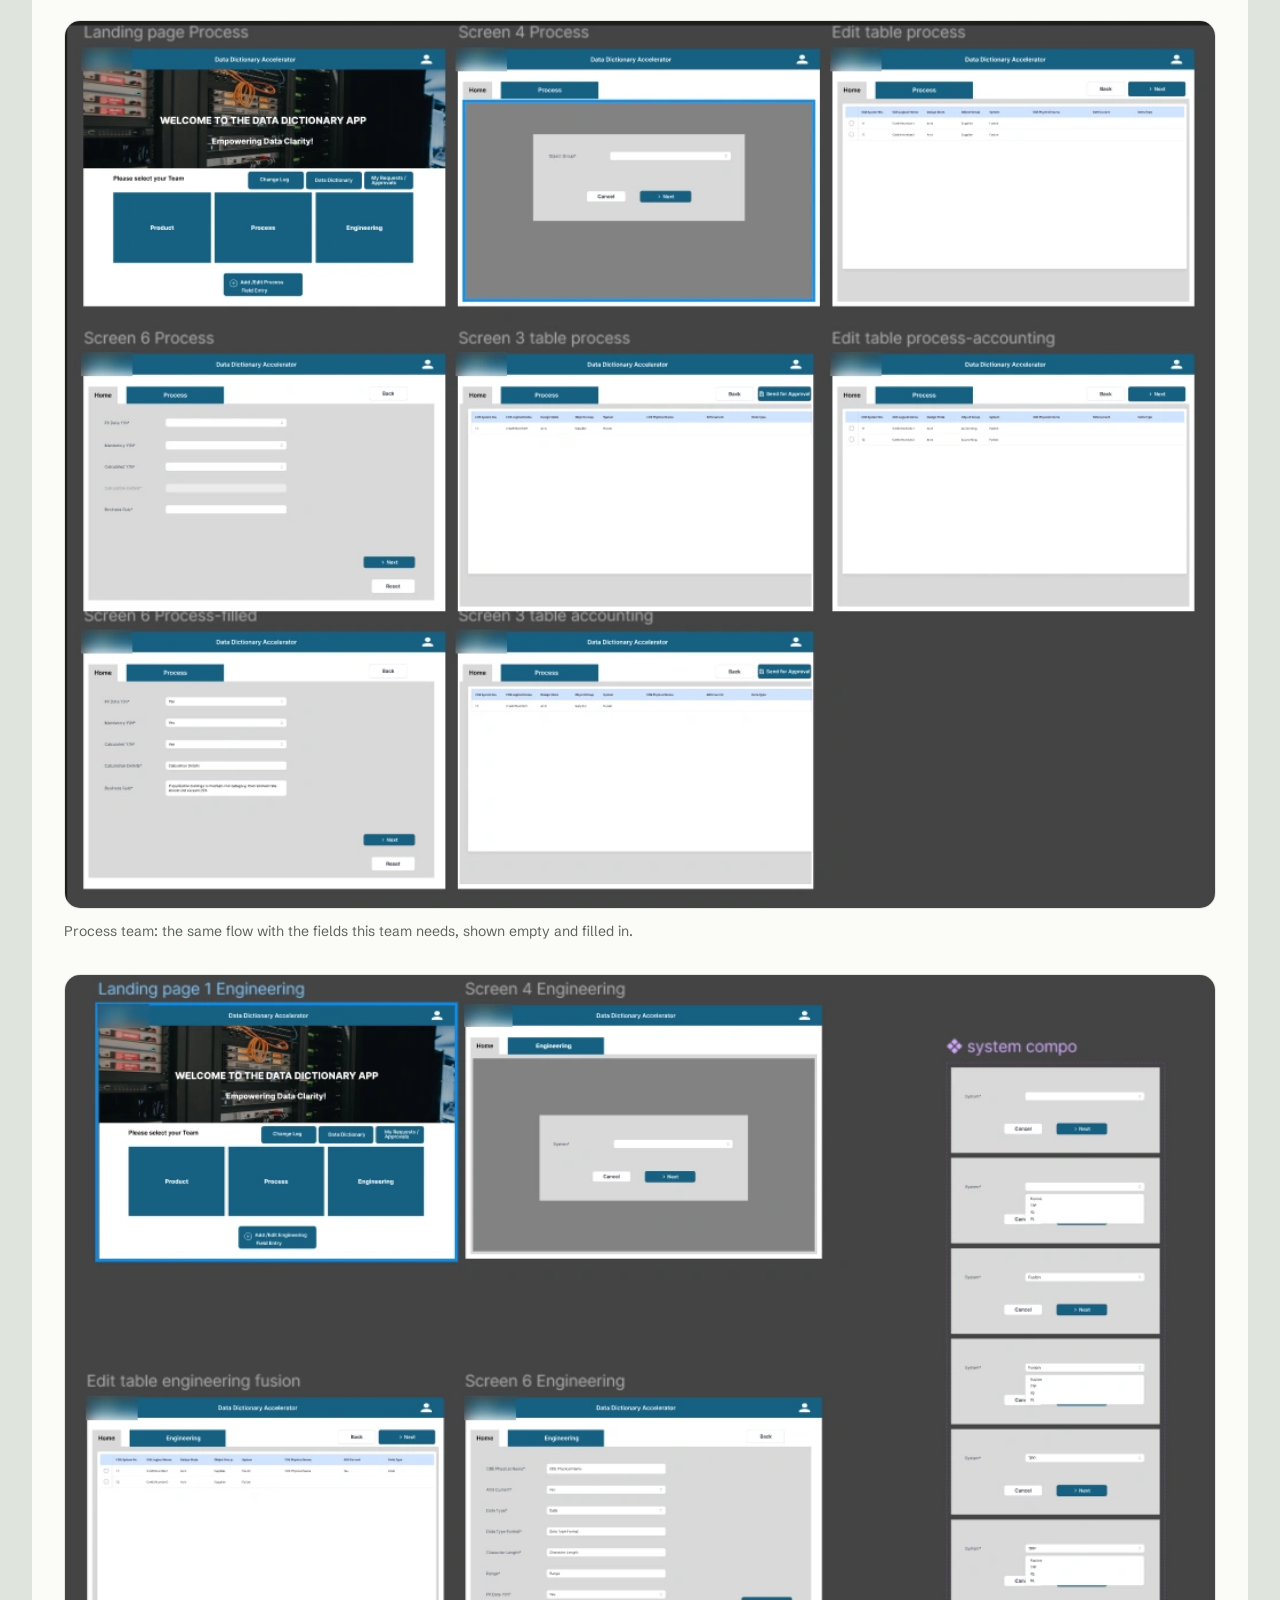
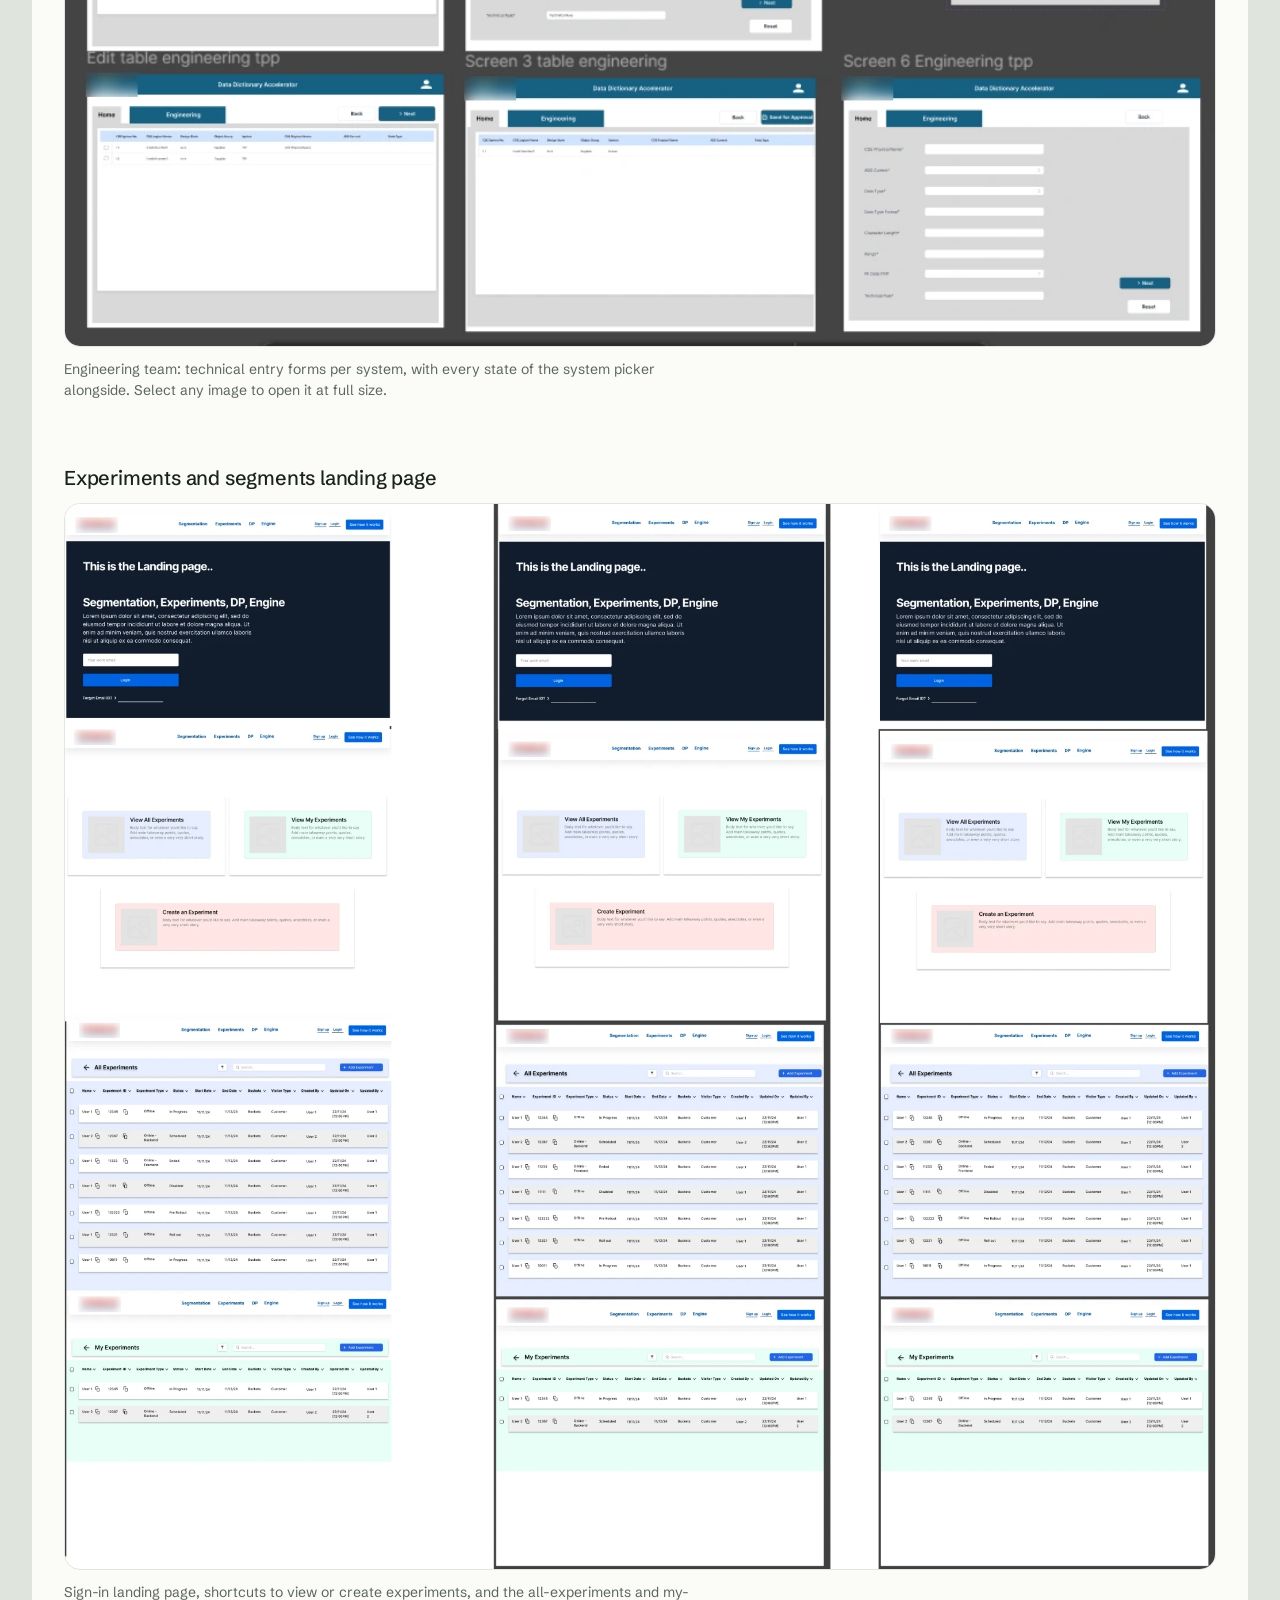
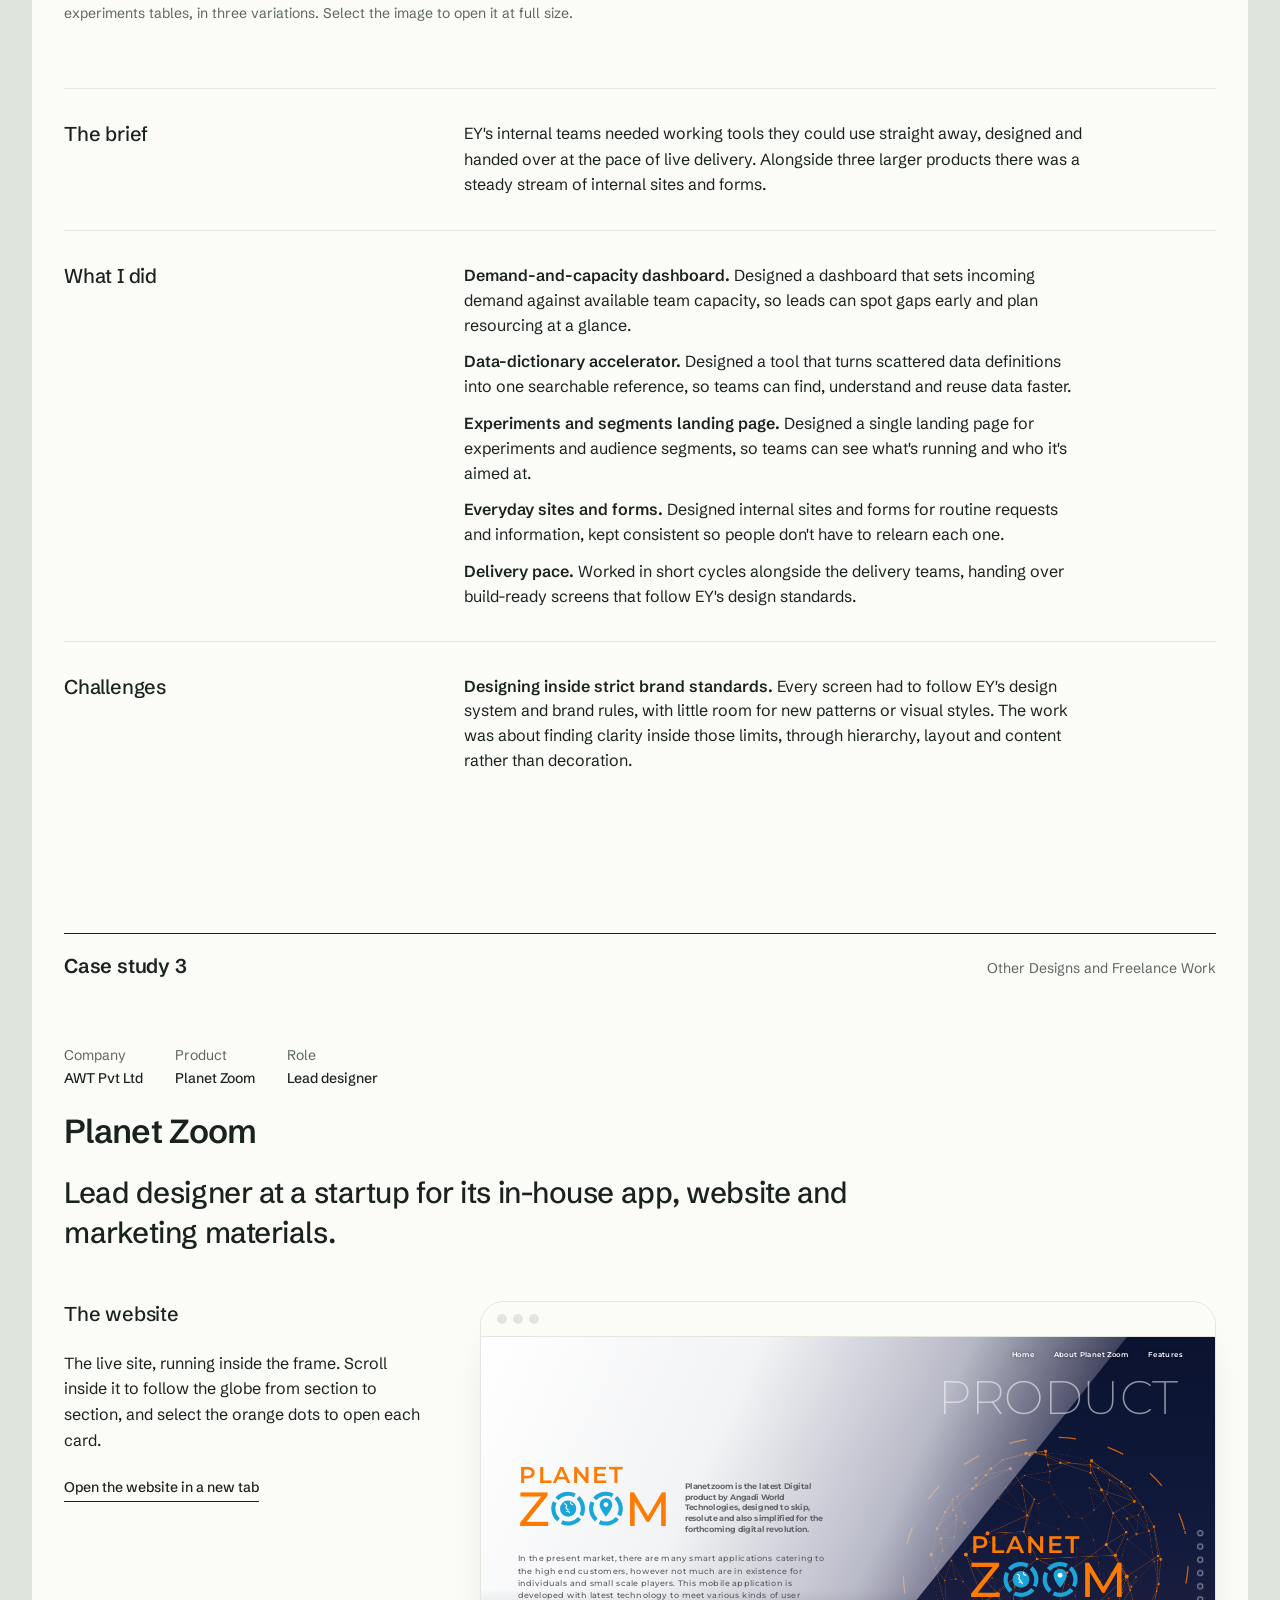
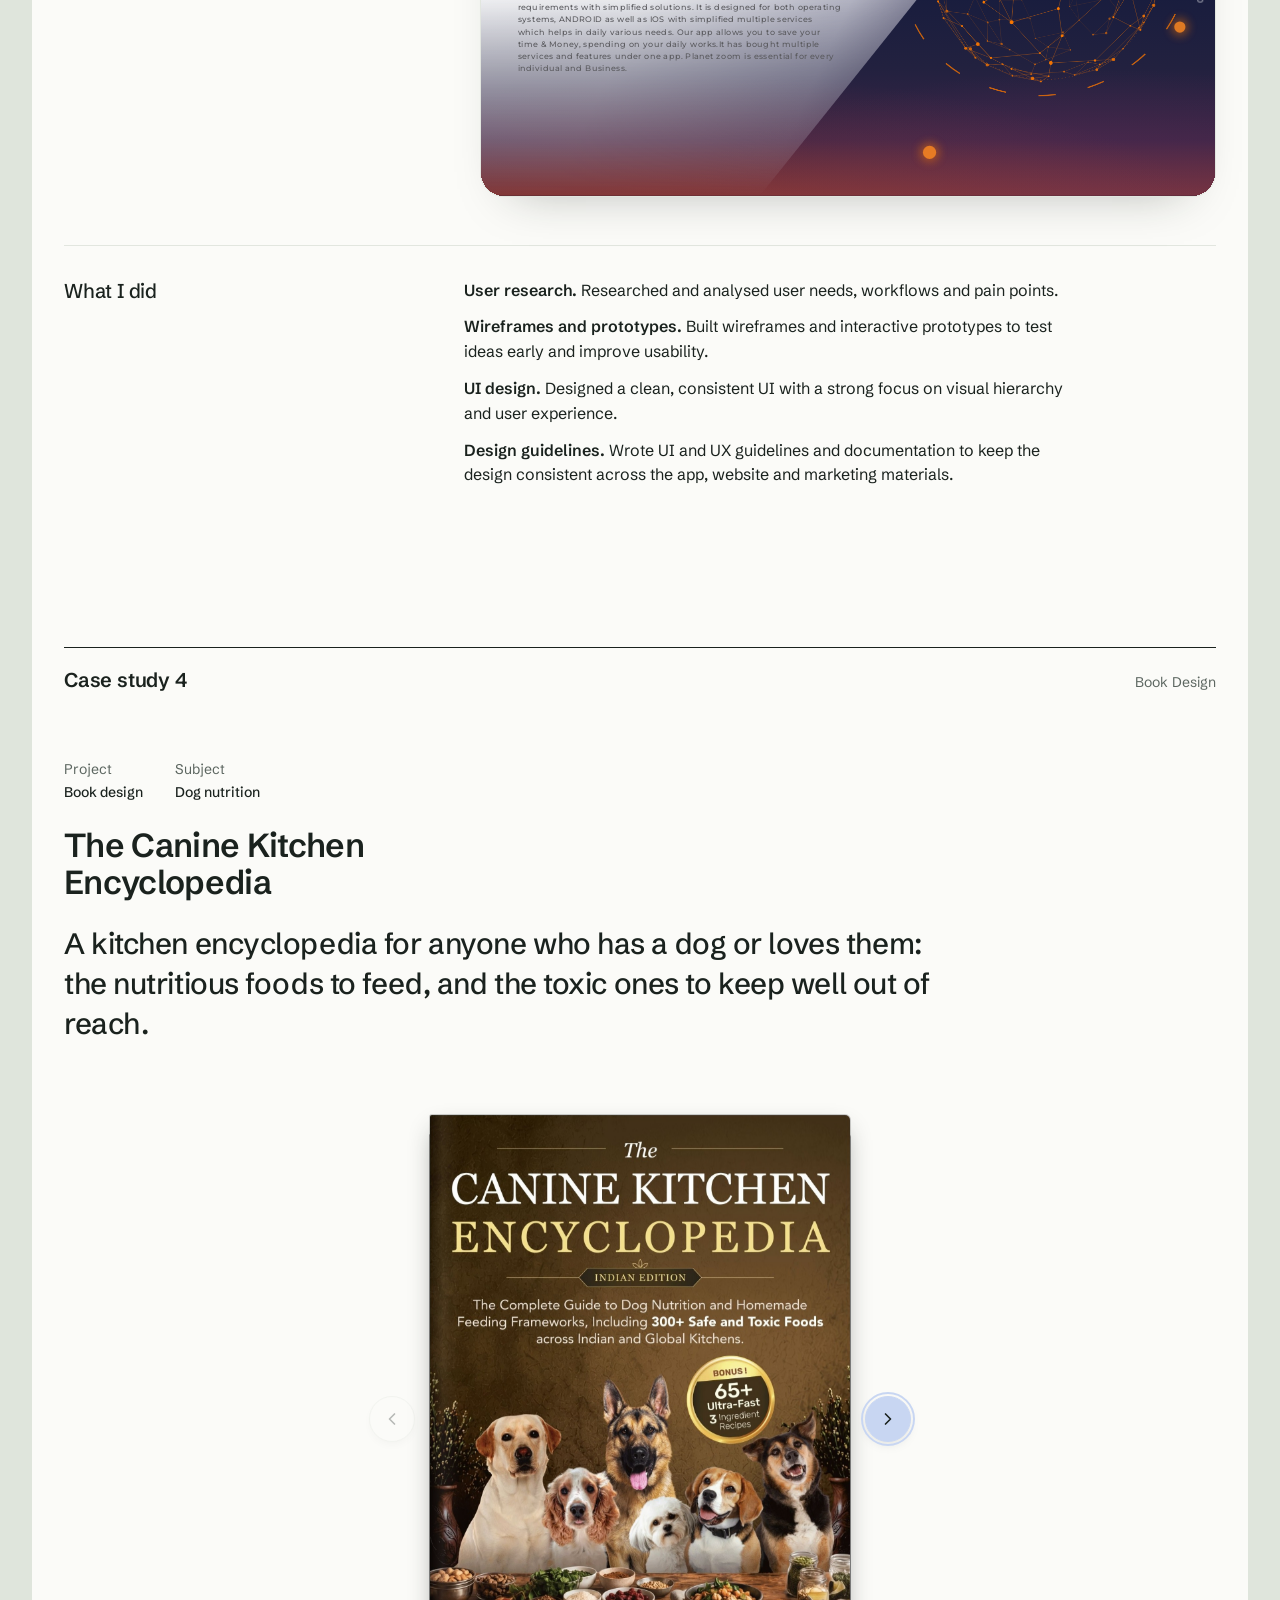
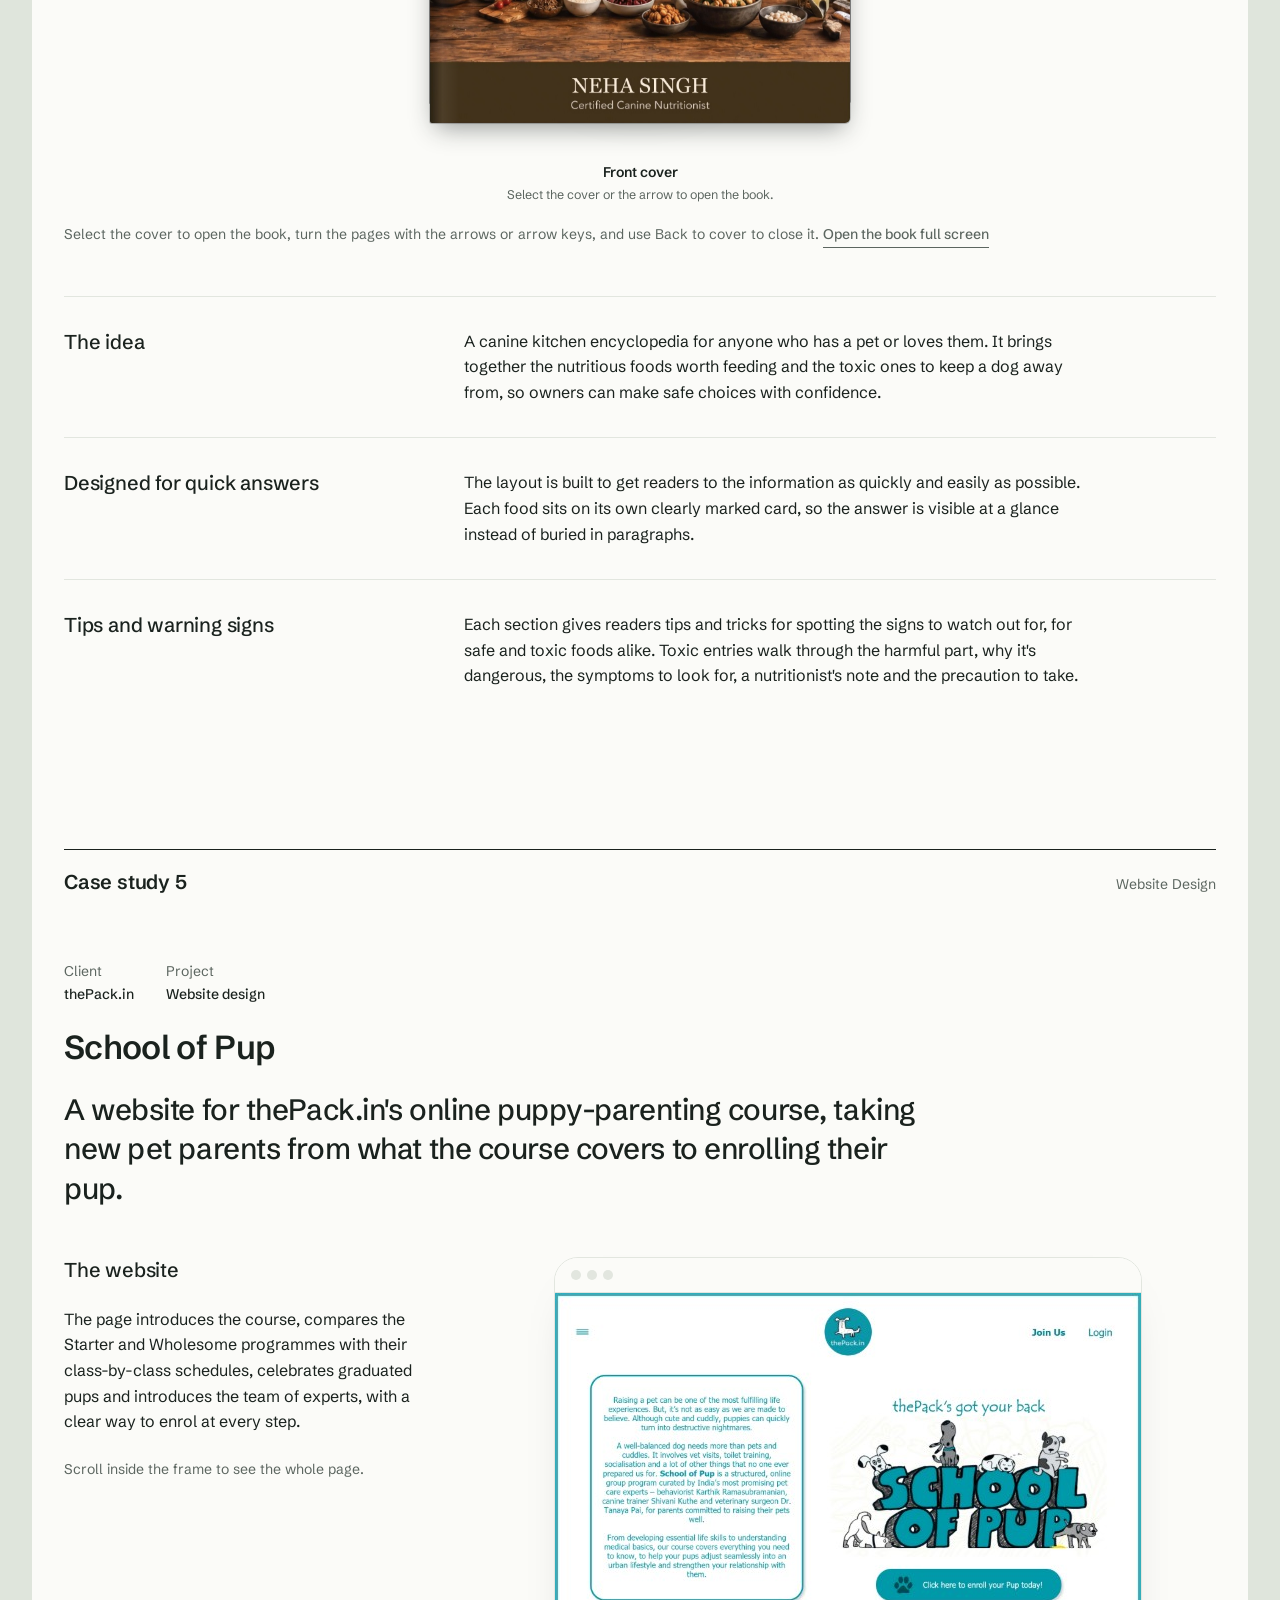
==== commit 549918da: "Add portrait easter egg" ====
--- a/abhay-portfolio/index.html
+++ b/abhay-portfolio/index.html
@@ -57,7 +57,10 @@
           </div>
 
           <figure class="hero__media media">
-            <img src="images/abhay-portrait.jpg" alt="Portrait of Abhay Kashinath" width="615" height="848">
+            <!-- easter egg: clicking the portrait opens #egg. No hover state on purpose. -->
+            <button type="button" class="egg-trigger" data-open-dialog="egg" aria-haspopup="dialog">
+              <img src="images/abhay-portrait.jpg" alt="Portrait of Abhay Kashinath" width="615" height="848">
+            </button>
           </figure>
 
           <div class="hero__stats">
@@ -489,6 +492,23 @@
 
   </div>
 
+  <!-- ============ EASTER EGG ============
+       Opens when the hero portrait is clicked. Nothing on the page hints at it. -->
+  <dialog class="skills egg surface-deep" id="egg" aria-labelledby="egg-title">
+    <div class="skills__inner">
+      <header class="skills__head">
+        <h2 class="skills__title" id="egg-title">You found it</h2>
+        <button type="button" class="skills__close" aria-label="Close">
+          <svg viewBox="0 0 24 24" fill="none" stroke="currentColor" stroke-width="2" stroke-linecap="round" aria-hidden="true"><path d="M6 6l12 12M18 6L6 18"/></svg>
+        </button>
+      </header>
+      <figure class="egg__fig">
+        <img src="images/easter-egg.webp" alt="Two-panel meme of Abhay in a red puffer jacket: turning away from 'Using AI for everything', then pointing approvingly at 'Using AI as a tool to fuel creativity'" width="1254" height="1254">
+        <figcaption>My honest take on AI.</figcaption>
+      </figure>
+    </div>
+  </dialog>
+
   <!-- ============ SKILLS PANEL ============
        Opens from the Skills button in the nav. Laid out like a design tool's layers panel:
        groups on the left, that group's skills on the right. -->
@@ -552,33 +572,30 @@
   </dialog>
 
   <script>
-    // Skills panel: opens with a circular reveal from the button that was pressed
-    (() => {
-      const dlg = document.getElementById('skills');
-      const tabs = [...dlg.querySelectorAll('[role="tab"]')];
+    // Panels (Skills, the easter egg): open with a circle growing from where you clicked,
+    // close by shrinking back. Close button, Esc and a click outside all close them.
+    function revealPanel(dlg, onOpen) {
       const reduce = matchMedia('(prefers-reduced-motion: reduce)');
       let opener = null;
 
-      // number each skill so they can enter one after another
-      dlg.querySelectorAll('.skills__chips').forEach((ul) =>
-        [...ul.children].forEach((li, i) => li.style.setProperty('--i', i)));
-
-      const open = (btn) => {
+      const open = (btn, e) => {
         opener = btn;
         dlg.classList.remove('is-closing');
         dlg.showModal();
-        // centre the reveal on the button, measured from the panel's own corner
+        // centre the reveal on the click (or the button, from the keyboard), measured from the panel's corner
         const b = btn.getBoundingClientRect(), d = dlg.getBoundingClientRect();
-        dlg.style.setProperty('--ox', b.left + b.width / 2 - d.left + 'px');
-        dlg.style.setProperty('--oy', b.top + b.height / 2 - d.top + 'px');
+        const x = e && e.clientX ? e.clientX : b.left + b.width / 2;
+        const y = e && e.clientY ? e.clientY : b.top + b.height / 2;
+        dlg.style.setProperty('--ox', x - d.left + 'px');
+        dlg.style.setProperty('--oy', y - d.top + 'px');
         btn.setAttribute('aria-expanded', 'true');
-        replay(dlg.querySelector('.skills__panel:not([hidden])'));
+        if (onOpen) onOpen();
       };
-      // hand focus back to the button that opened the panel
+      // hand focus back to whatever opened the panel
       const restore = () => {
         if (!opener) return;
         opener.setAttribute('aria-expanded', 'false');
-        opener.focus();
+        opener.focus({ preventScroll: true });
         opener = null;
       };
       const close = () => {
@@ -591,7 +608,7 @@
         };
         if (reduce.matches) return finish();
         dlg.classList.add('is-closing');
-        // only the panel's own closing animation counts, not the skills' entrance animations
+        // only the panel's own closing animation counts, not animations inside it
         dlg.addEventListener('animationend', function done(e) {
           if (e.target !== dlg) return;
           dlg.removeEventListener('animationend', done);
@@ -600,11 +617,30 @@
         setTimeout(finish, 500);   // safety net
       };
       dlg.addEventListener('close', restore);   // covers any other way the panel closes
-
-      document.querySelectorAll('[data-open-skills]').forEach((b) => b.addEventListener('click', () => open(b)));
-      dlg.querySelector('[data-close-skills]').addEventListener('click', close);
-      dlg.addEventListener('cancel', (e) => { e.preventDefault(); close(); });                 // Esc
-      dlg.addEventListener('click', (e) => { if (e.target === dlg) close(); });               // backdrop
+      dlg.querySelector('.skills__close').addEventListener('click', close);
+      dlg.addEventListener('cancel', (e) => { e.preventDefault(); close(); });   // Esc
+      dlg.addEventListener('click', (e) => { if (e.target === dlg) close(); }); // outside the panel
+      return open;
+    }
+
+    // Easter egg: the hero portrait opens it
+    (() => {
+      const dlg = document.getElementById('egg');
+      const open = revealPanel(dlg);
+      document.querySelectorAll('[data-open-dialog="egg"]').forEach((b) => b.addEventListener('click', (e) => open(b, e)));
+    })();
+
+    // Skills panel
+    (() => {
+      const dlg = document.getElementById('skills');
+      const tabs = [...dlg.querySelectorAll('[role="tab"]')];
+
+      // number each skill so they can enter one after another
+      dlg.querySelectorAll('.skills__chips').forEach((ul) =>
+        [...ul.children].forEach((li, i) => li.style.setProperty('--i', i)));
+
+      const open = revealPanel(dlg, () => replay(dlg.querySelector('.skills__panel:not([hidden])')));
+      document.querySelectorAll('[data-open-skills]').forEach((b) => b.addEventListener('click', (e) => open(b, e)));
 
       // restart the chips' staggered entrance
       function replay(panel) {
--- a/abhay-portfolio/styles.css
+++ b/abhay-portfolio/styles.css
@@ -700,6 +700,41 @@
 .btn:empty       { width: 112px; height: 42px; border-radius: var(--r-pill); }
 .link:empty      { width: 12ch; height: 1em; border: 0; }
 .btn--accent:empty { background: var(--accent); }
+
+/* =========================================================
+   EASTER EGG
+   The portrait is a plain-looking button: no hover state, no pointer cursor,
+   no tap flash. Clicking it opens #egg, styled like the Skills panel.
+   ========================================================= */
+.egg-trigger {
+  display: block;
+  width: 100%;
+  height: 100%;
+  padding: 0;
+  border: 0;
+  background: none;
+  font: inherit;
+  color: inherit;
+  cursor: default;
+  -webkit-tap-highlight-color: transparent;
+}
+.egg-trigger img { width: 100%; height: 100%; object-fit: cover; }
+.egg-trigger:focus { outline: none; }
+.egg-trigger:focus-visible { outline: 2px solid var(--deep-ink); outline-offset: -6px; }   /* keyboard users still see where they are */
+
+/* sized so the square picture always fits on screen without scrolling */
+.skills.egg {
+  width: min(560px, calc(100vw - 32px), calc(100dvh - 190px));
+  min-width: min(300px, calc(100vw - 32px));
+  max-height: calc(100dvh - 32px);
+}
+.egg .skills__head { margin-bottom: var(--s-5); }
+.egg__fig img { display: block; width: 100%; height: auto; border-radius: var(--r-media); }
+.egg__fig figcaption {
+  margin-top: var(--s-3);
+  font-size: var(--fs-small);
+  color: color-mix(in srgb, var(--deep-ink) 70%, transparent);
+}
 
 /* =========================================================
    SKILLS PANEL
@@ -841,6 +876,8 @@
   .skills__groups [role="tab"] { flex: none; white-space: nowrap; padding: 10px 14px; }
   .skills__groups [role="tab"][aria-selected="true"] { box-shadow: inset 0 -3px 0 var(--accent); }
   .skills__chips li { padding: 9px 15px; font-size: 14px; }
+  /* the easter egg stays a centred card rather than filling the screen */
+  .skills.egg { height: fit-content; max-height: calc(100dvh - 32px); border-radius: var(--r-card); }
 }
 
 /* =========================================================
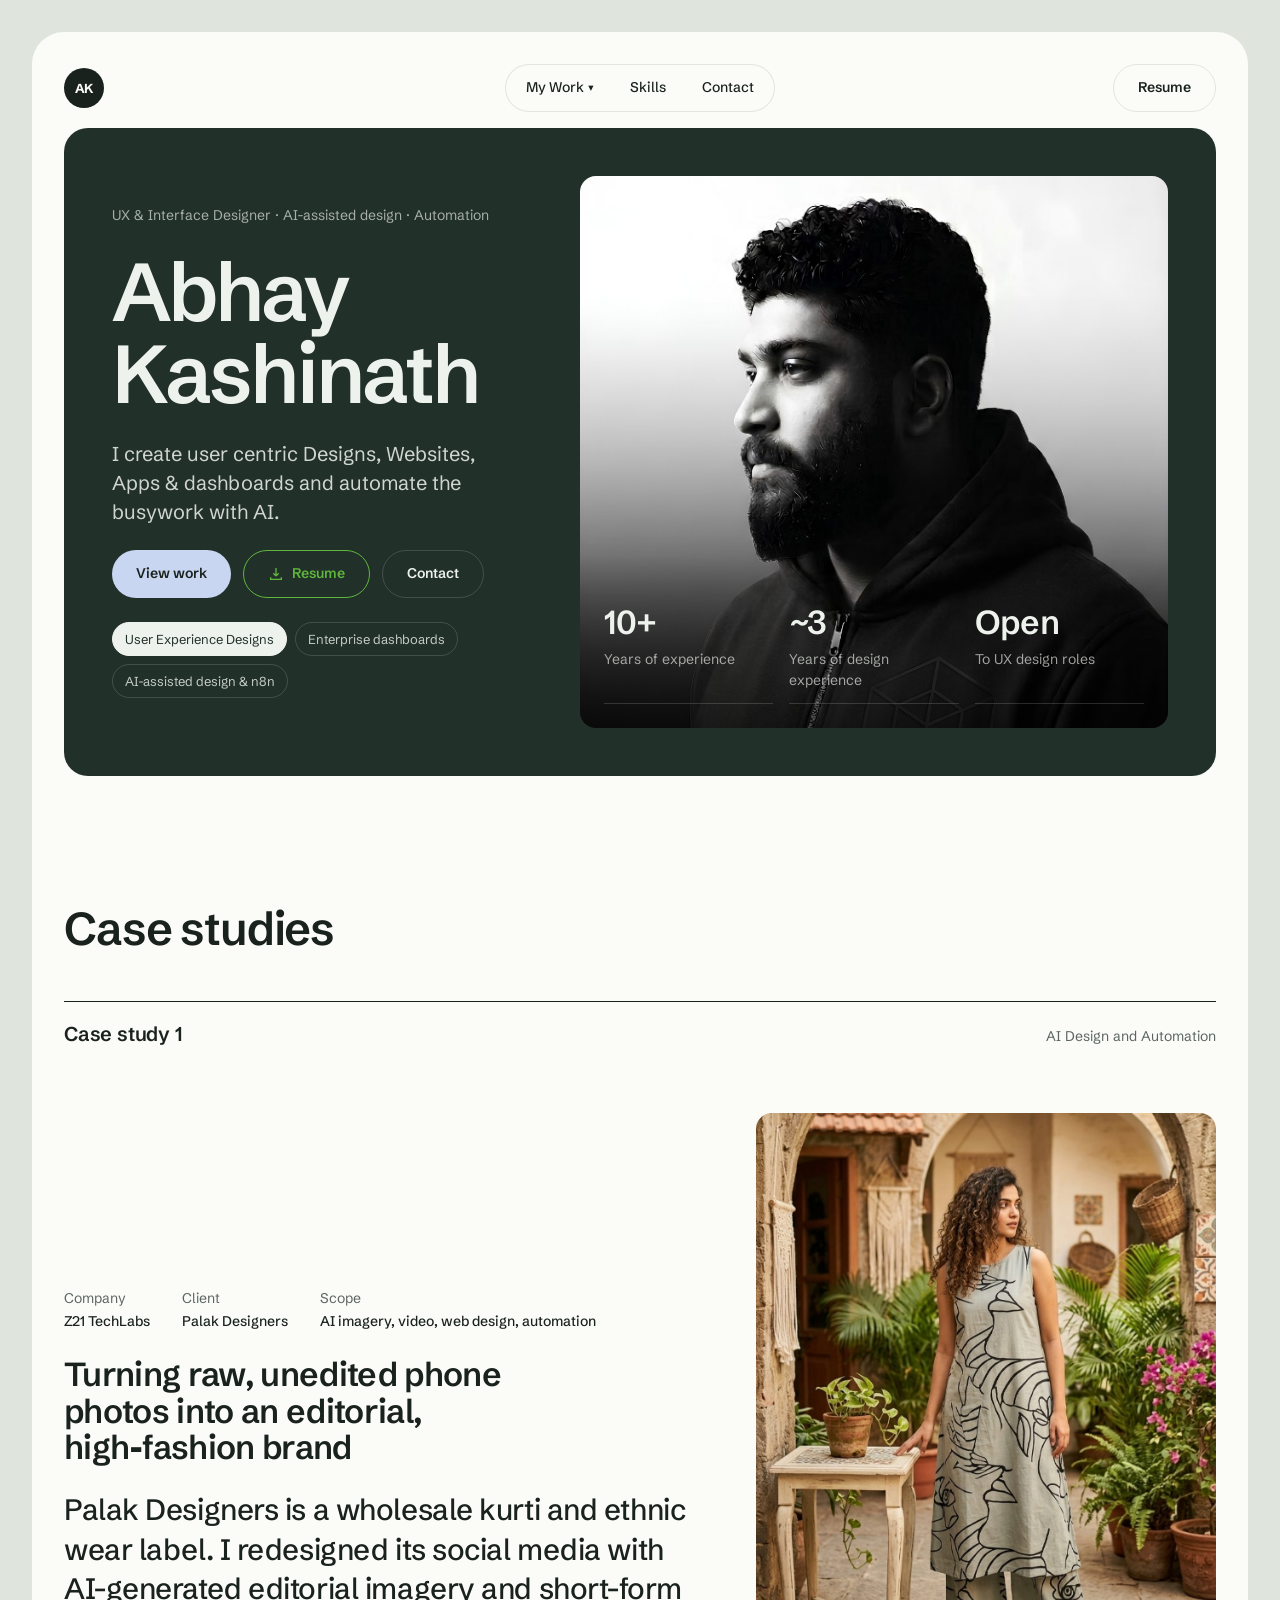
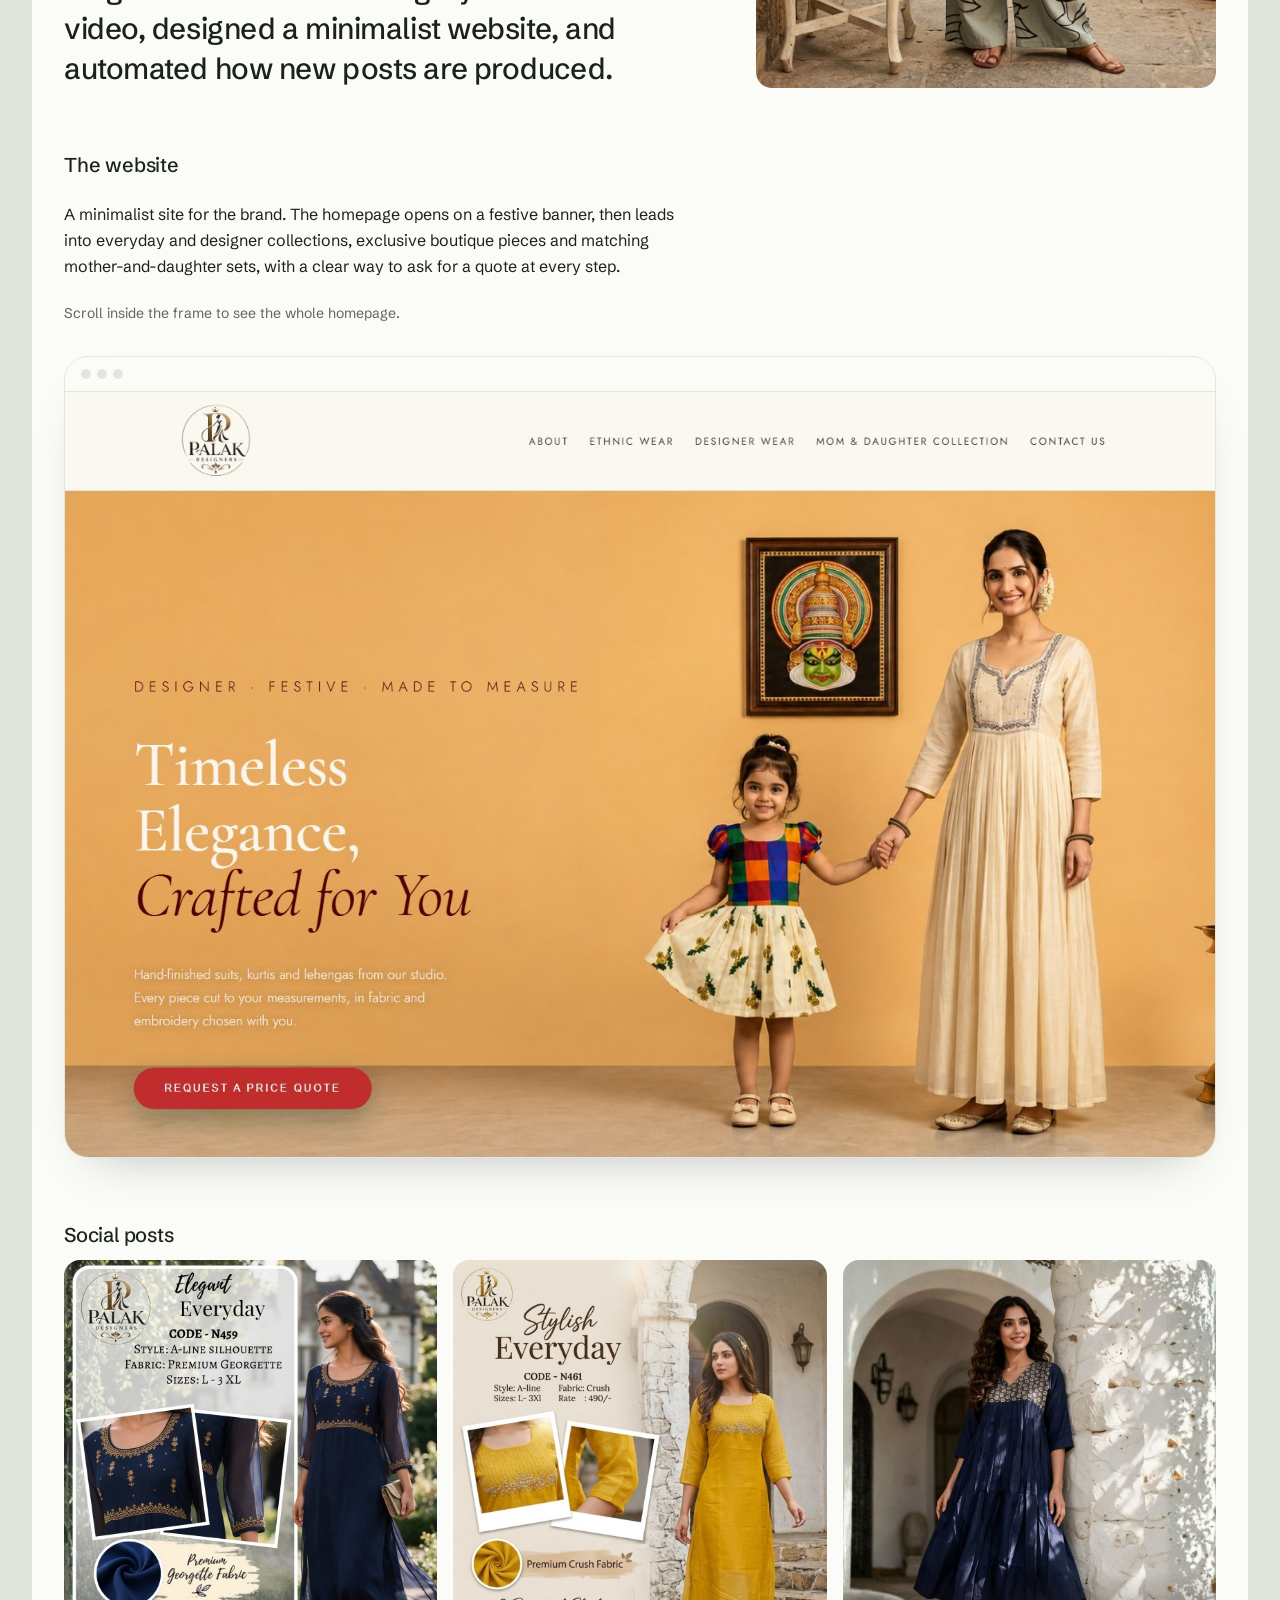
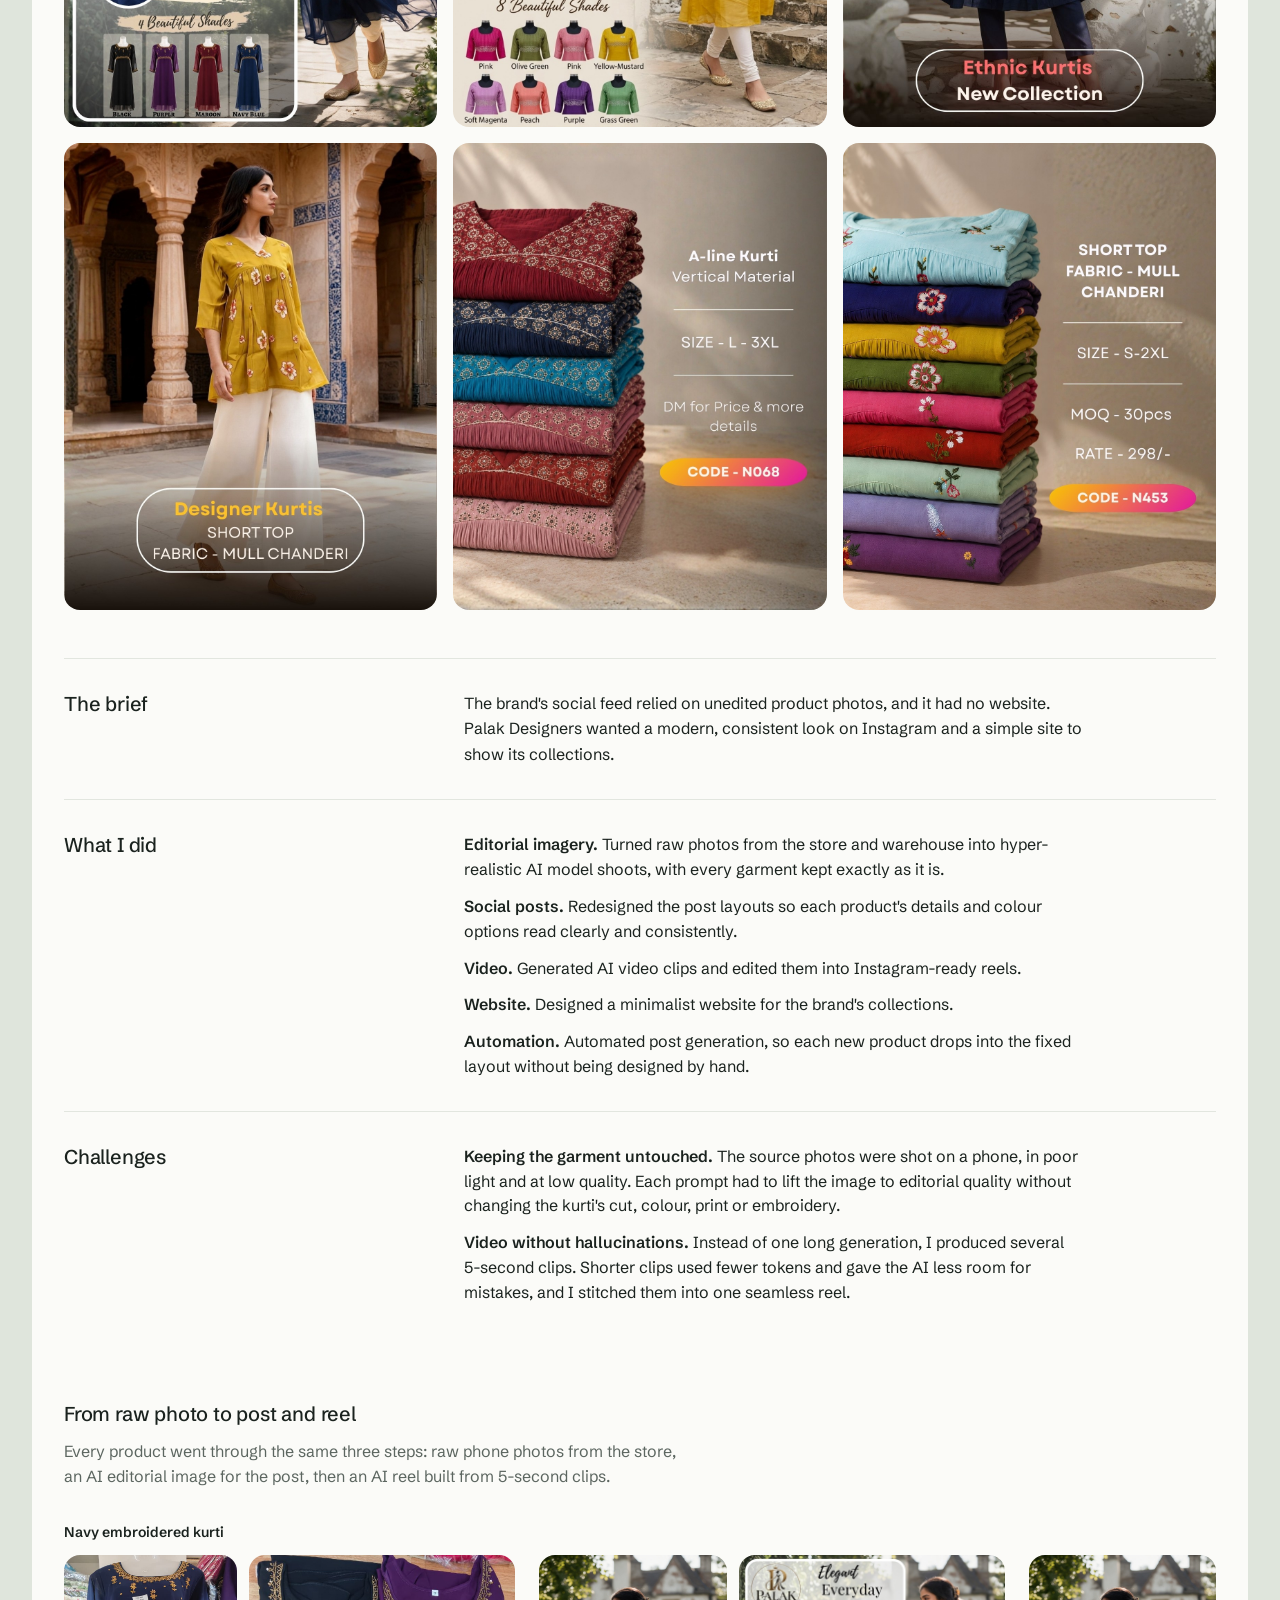
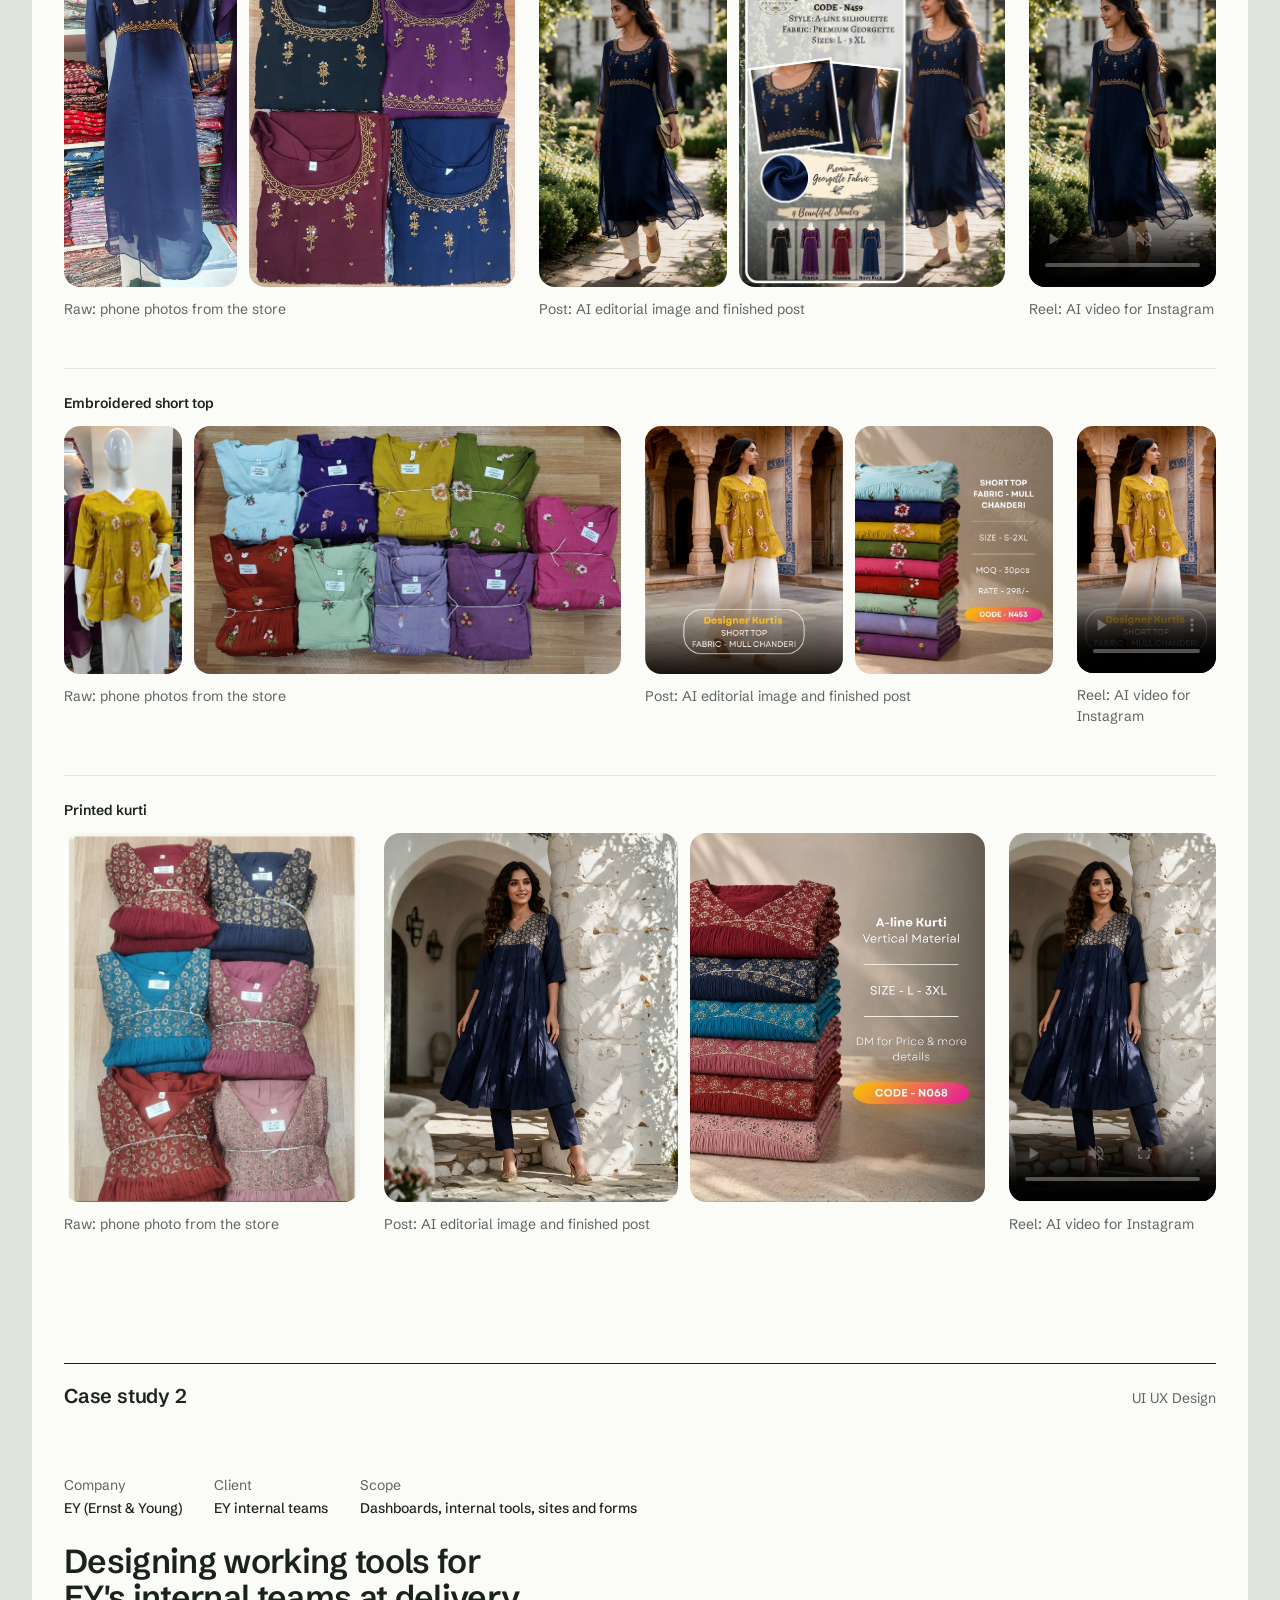
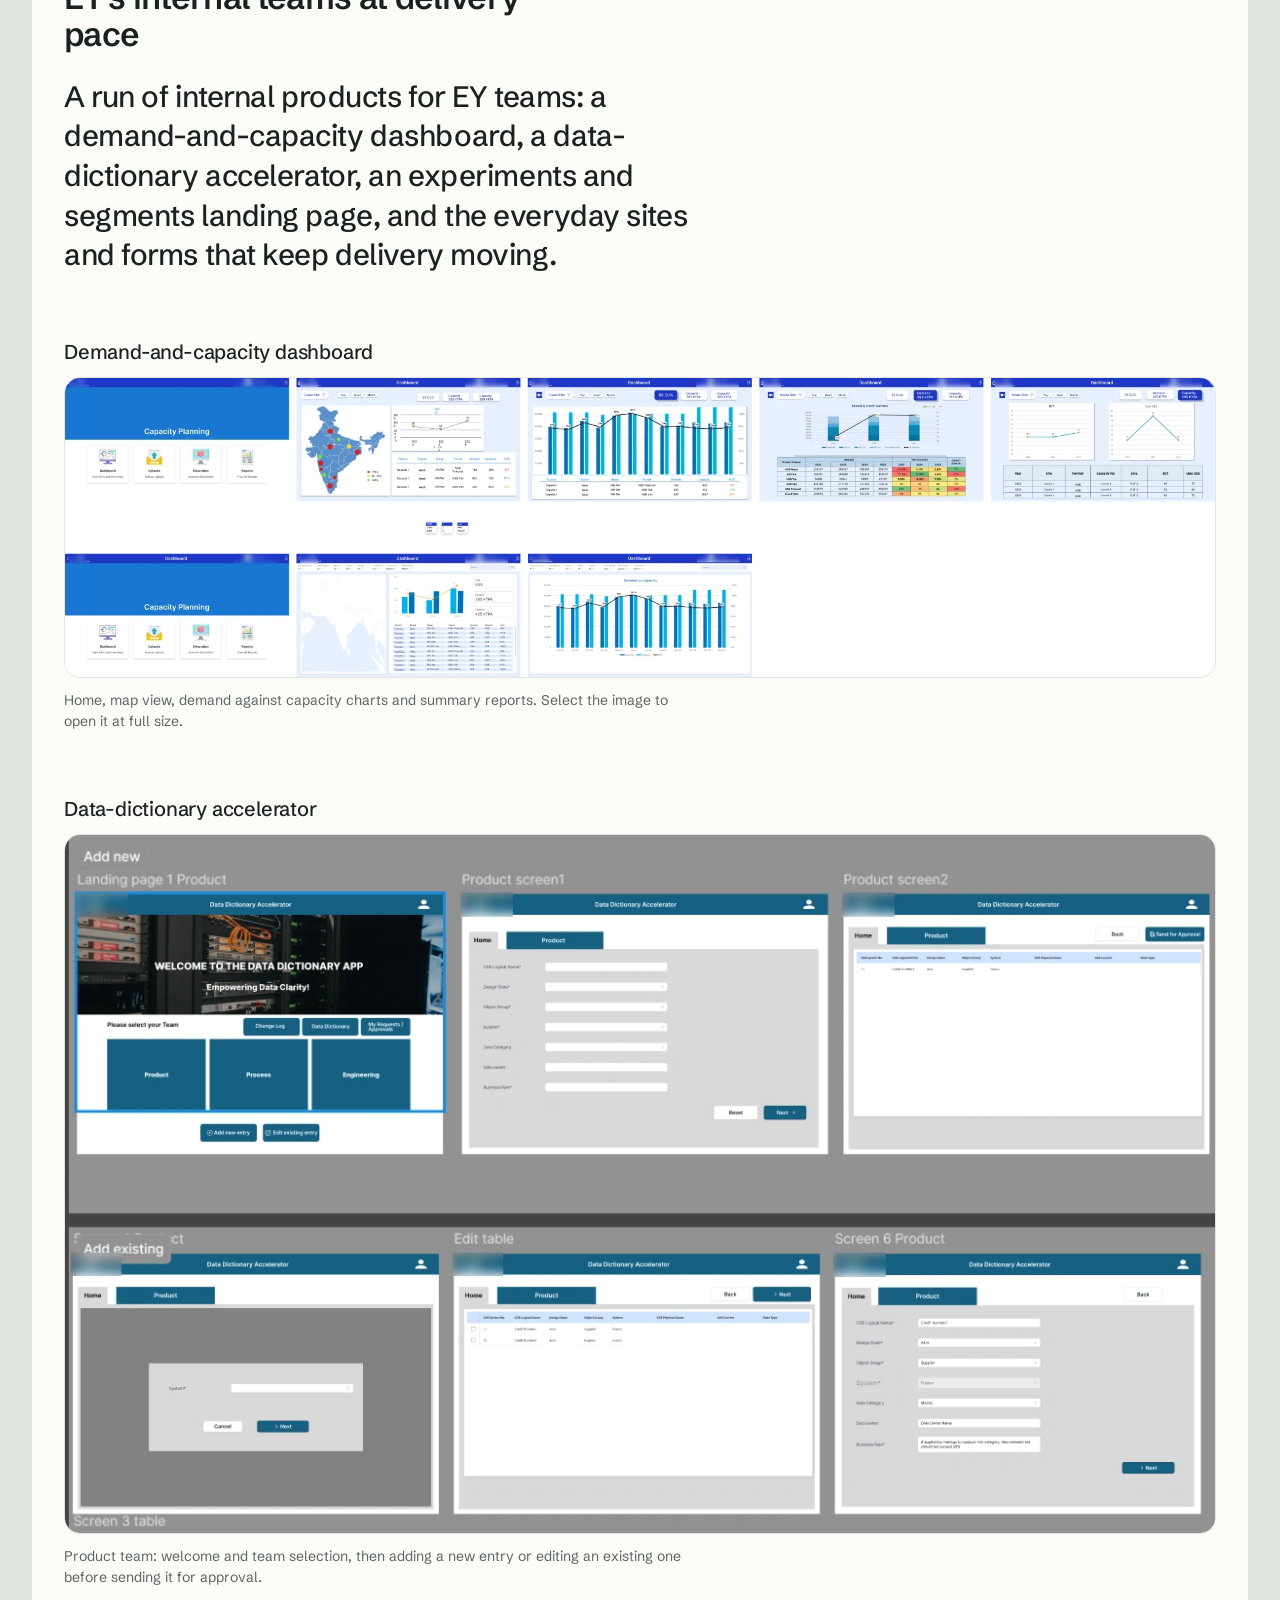
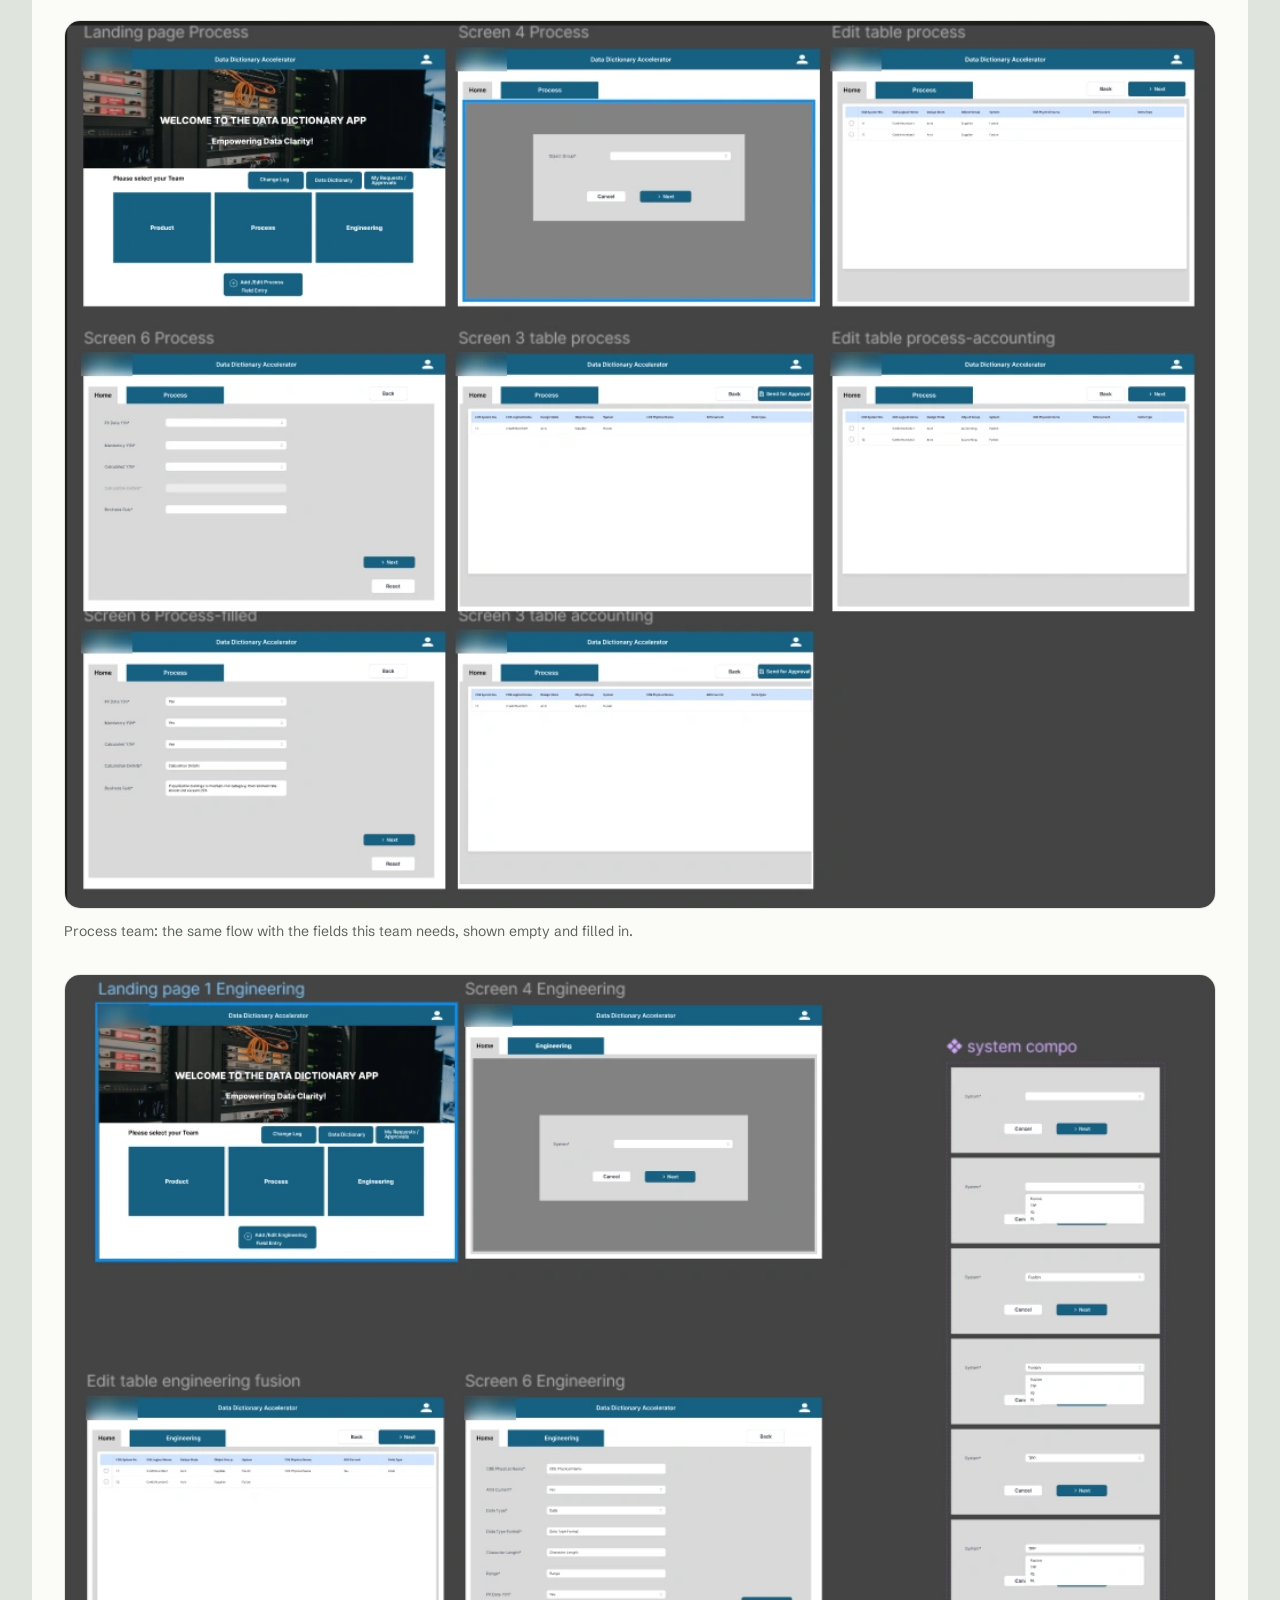
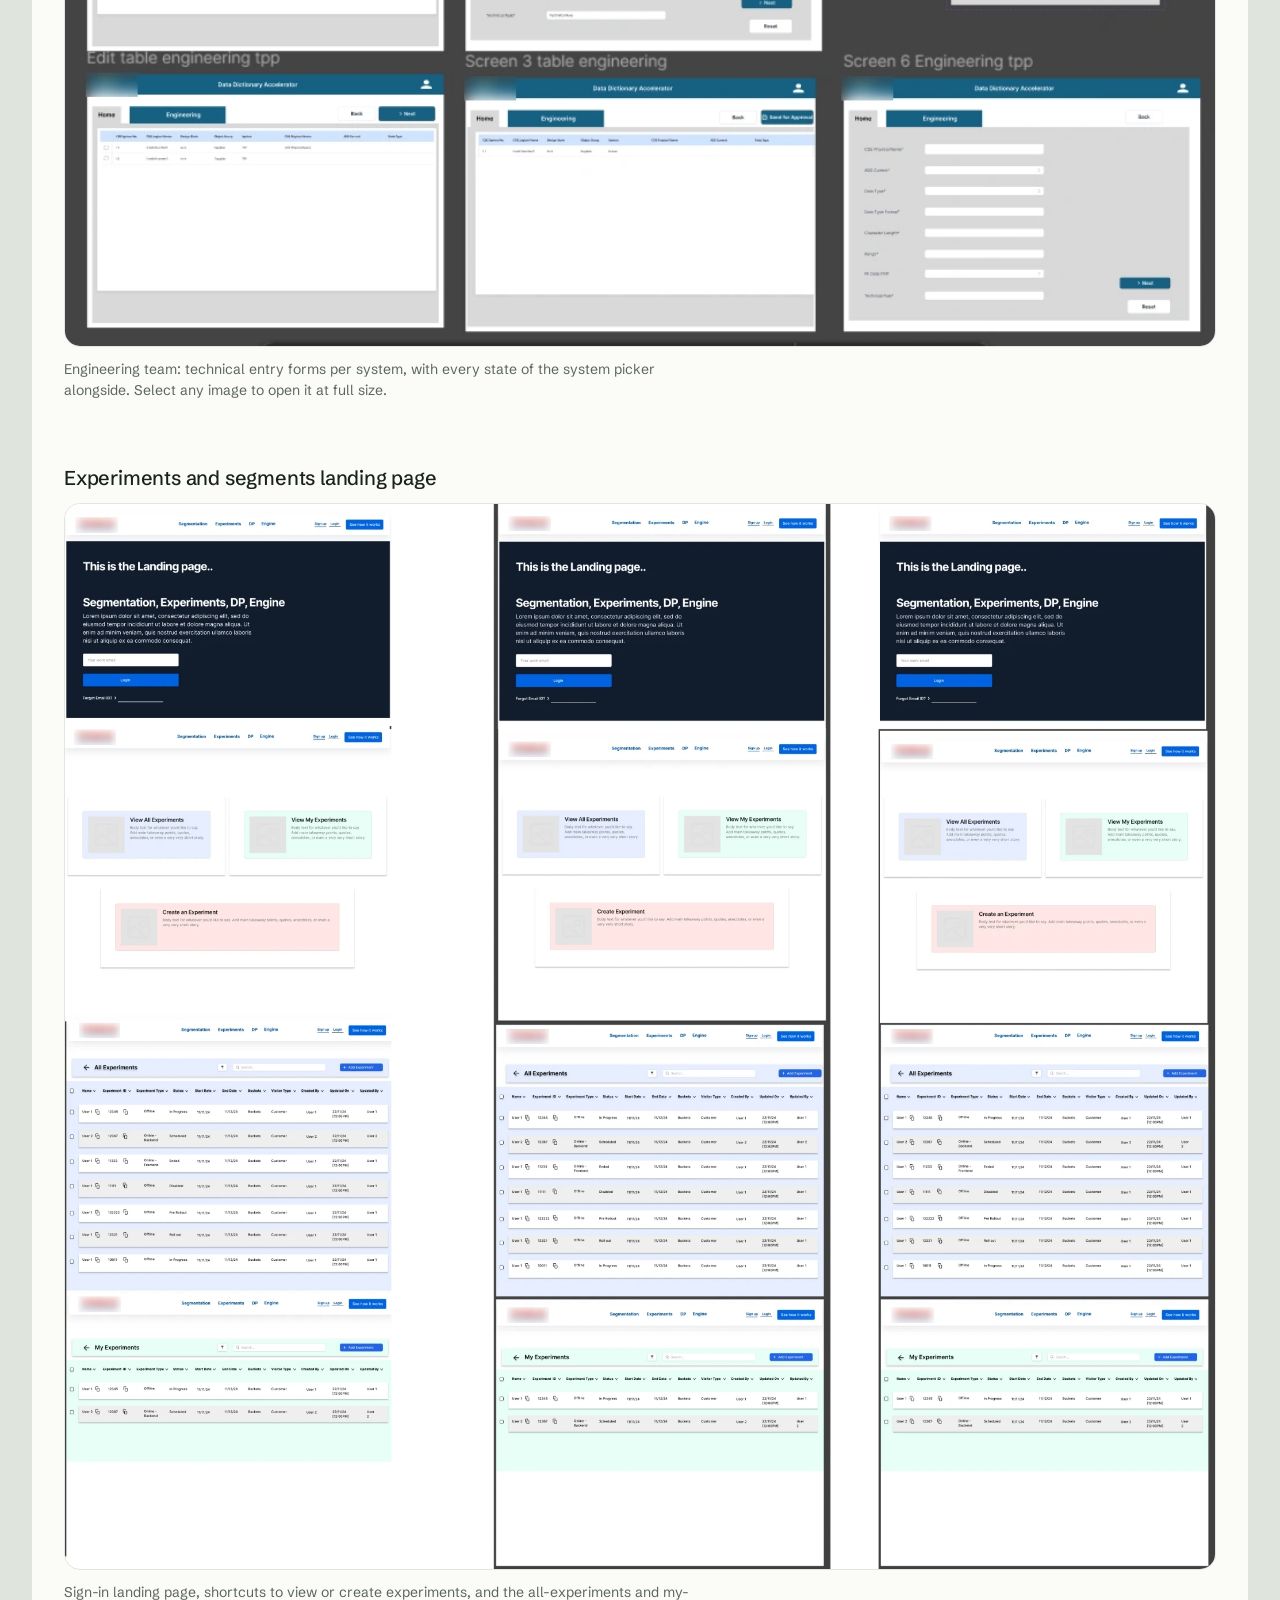
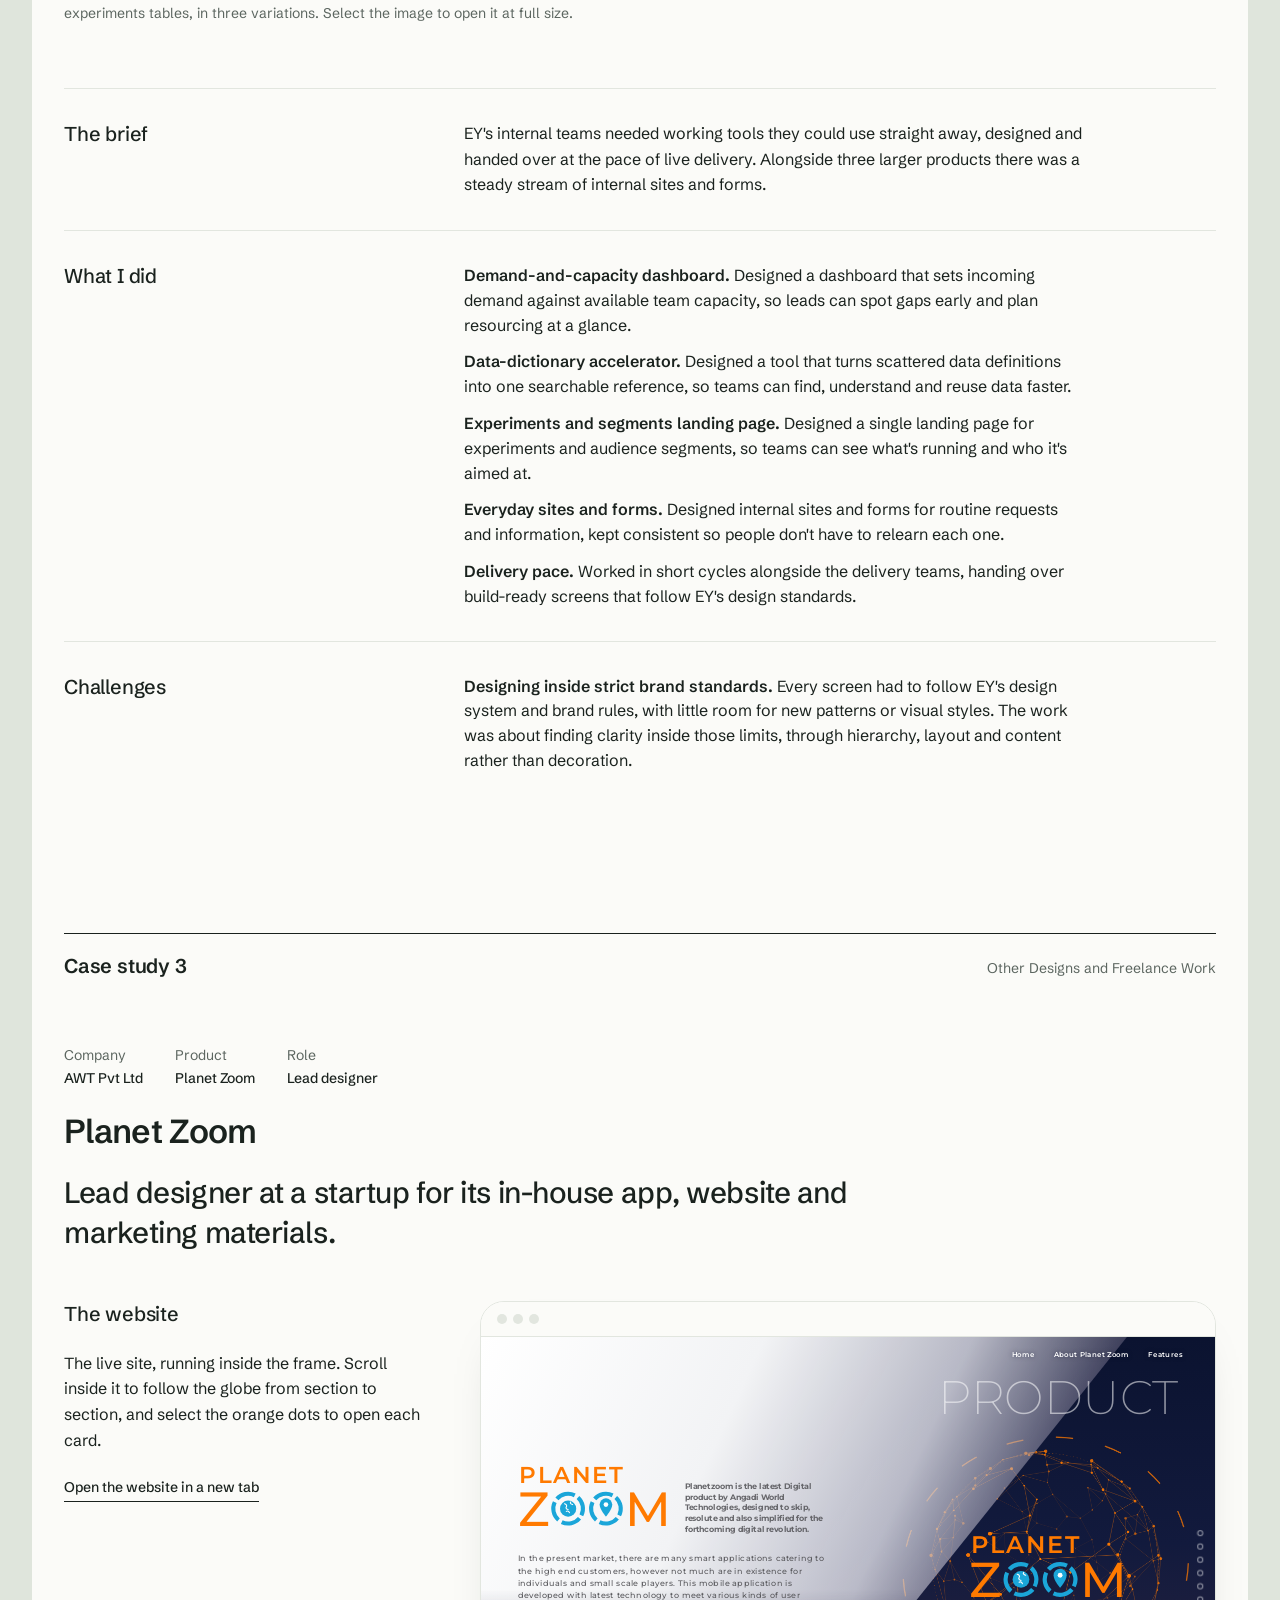
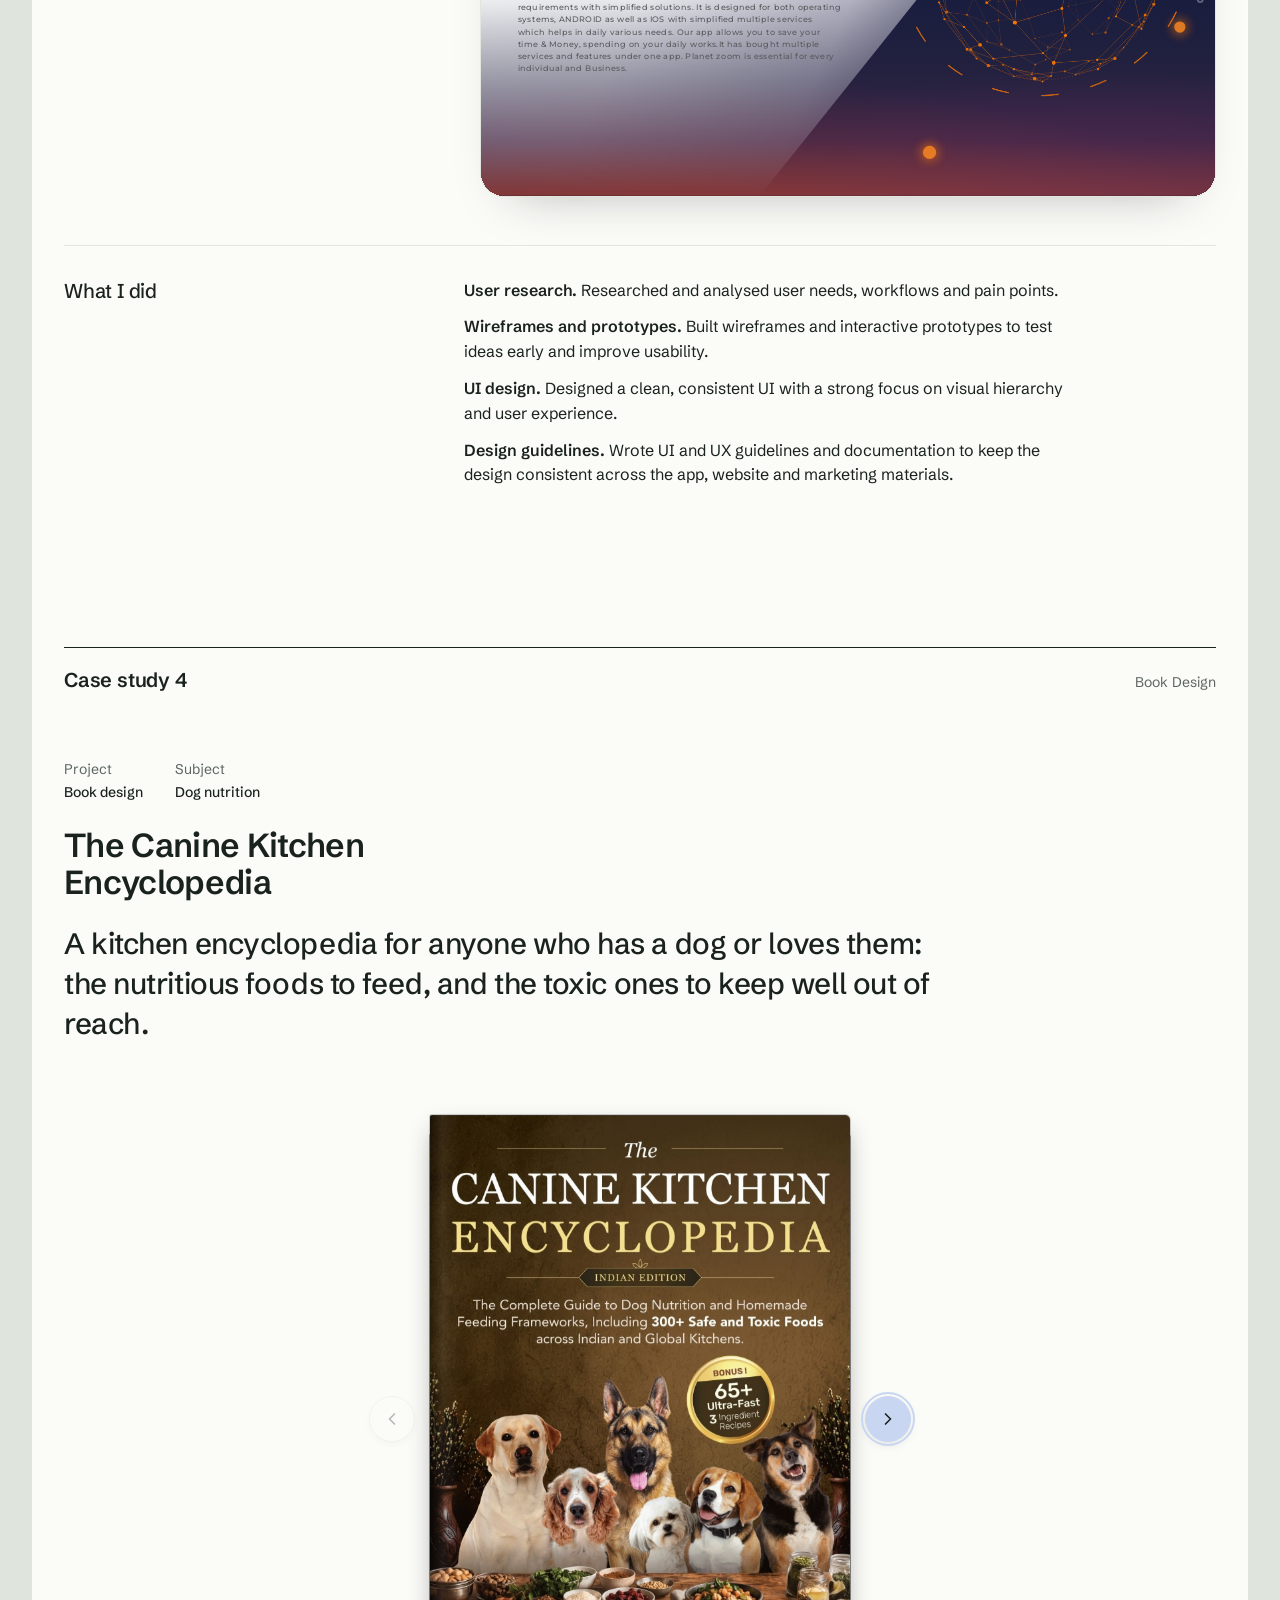
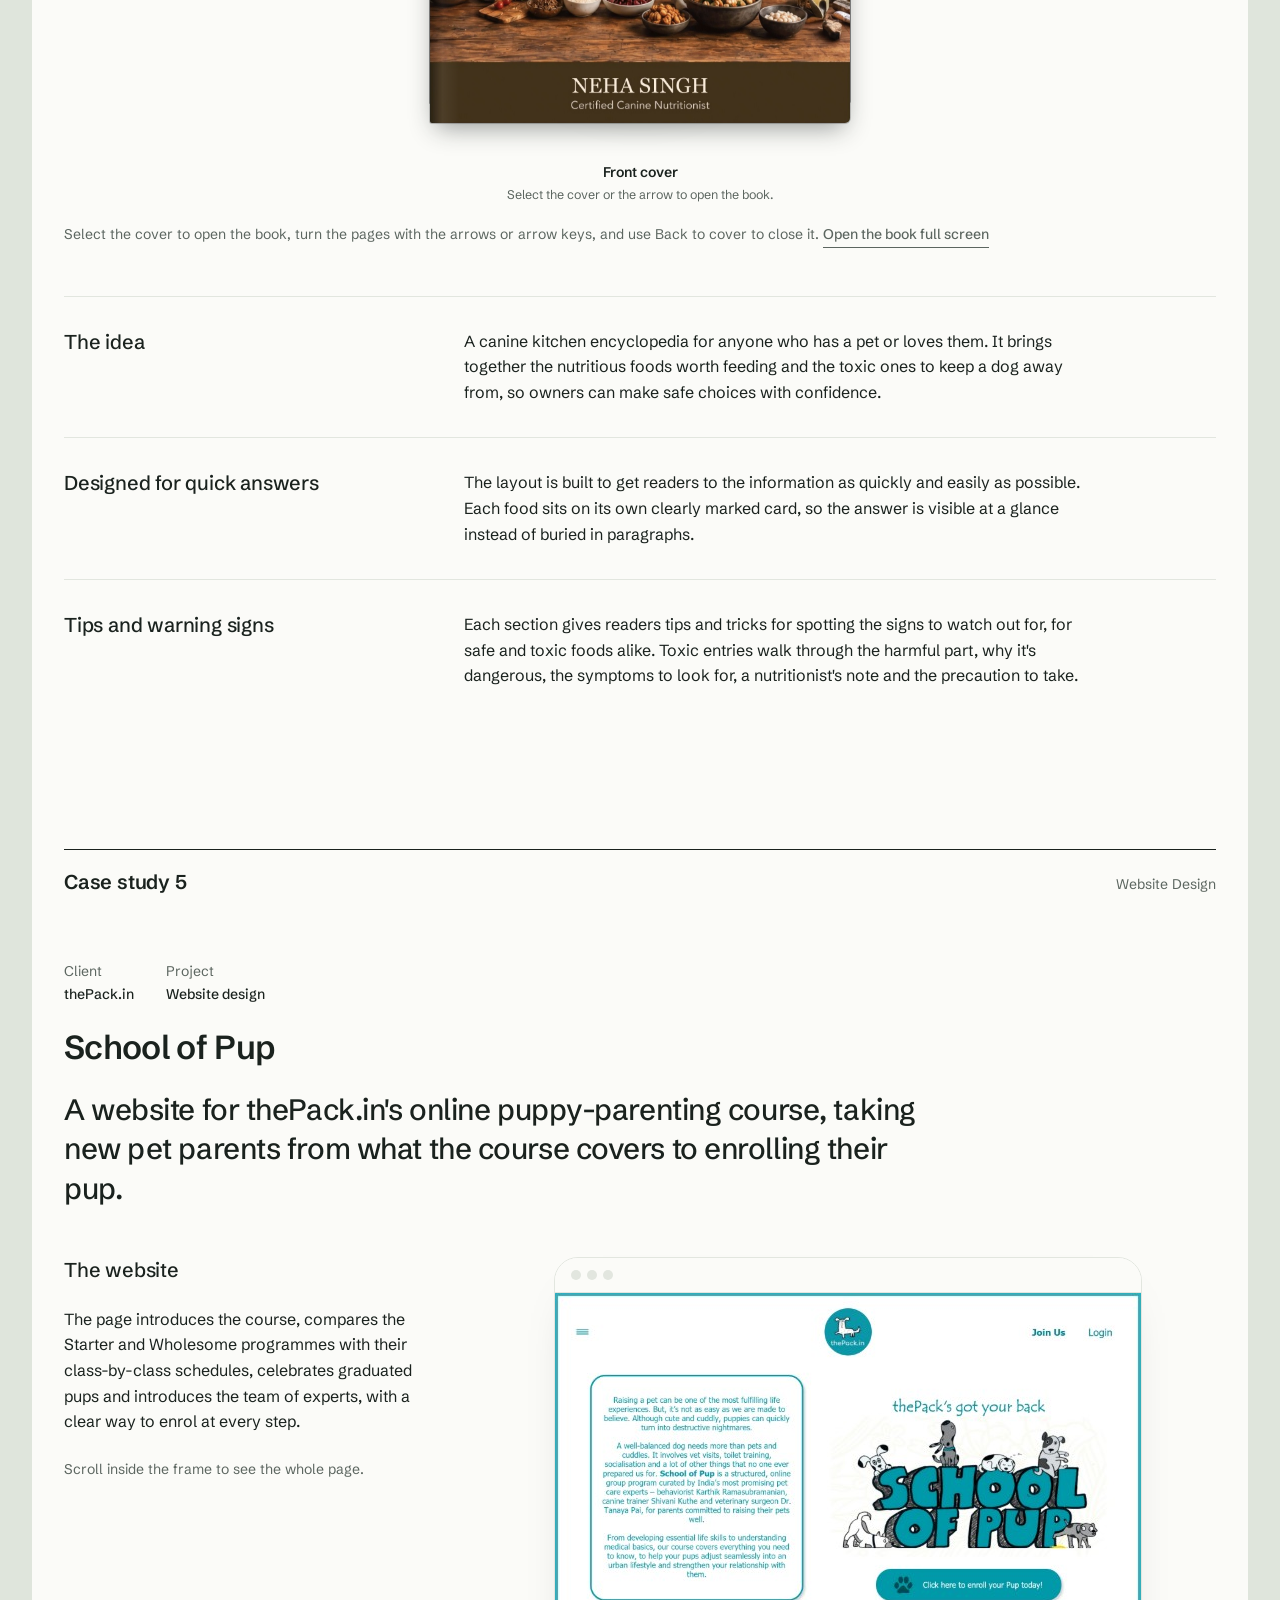
==== commit 72880f06: "Easter egg: whole portrait clickable, refresh styles cache" ====
--- a/abhay-portfolio/index.html
+++ b/abhay-portfolio/index.html
@@ -8,7 +8,8 @@
   <link rel="preconnect" href="https://fonts.googleapis.com">
   <link rel="preconnect" href="https://fonts.gstatic.com" crossorigin>
   <link href="https://fonts.googleapis.com/css2?family=Schibsted+Grotesk:ital,wght@0,400..900;1,400..900&display=swap" rel="stylesheet">
-  <link rel="stylesheet" href="styles.css">
+  <!-- bump ?v= after editing styles.css, so browsers fetch the new file instead of a cached copy -->
+  <link rel="stylesheet" href="styles.css?v=2026-10-29">
 </head>
 <body id="top">
 
--- a/abhay-portfolio/styles.css
+++ b/abhay-portfolio/styles.css
@@ -396,6 +396,7 @@
   padding: var(--s-7) var(--s-5) var(--s-5);
   border-radius: 0 0 var(--r-media) var(--r-media);
   background: linear-gradient(to bottom, transparent, rgba(0, 0, 0, .55));
+  pointer-events: none;   /* clicks pass through to the portrait underneath (the easter egg) */
 }
 .stat { display: flex; flex-direction: column; }
 .stat .t-h3 { font-weight: 600; }
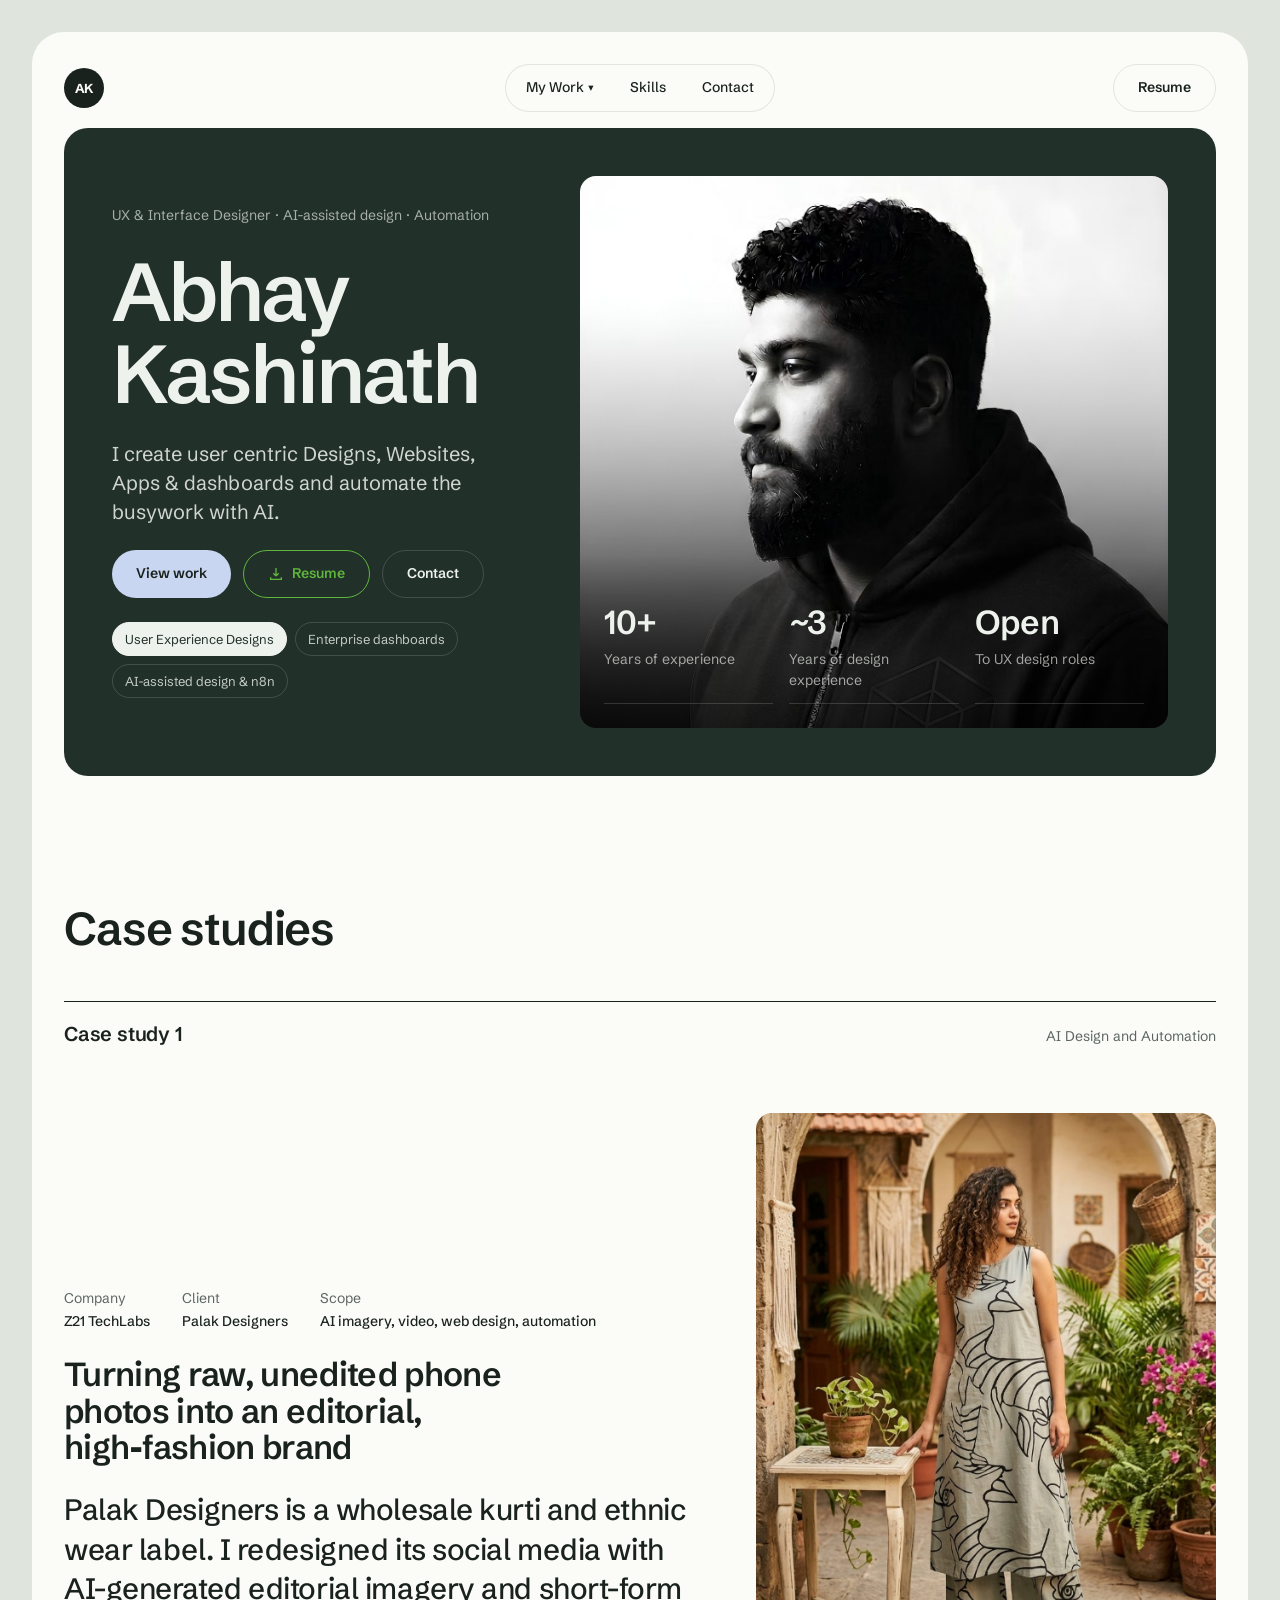
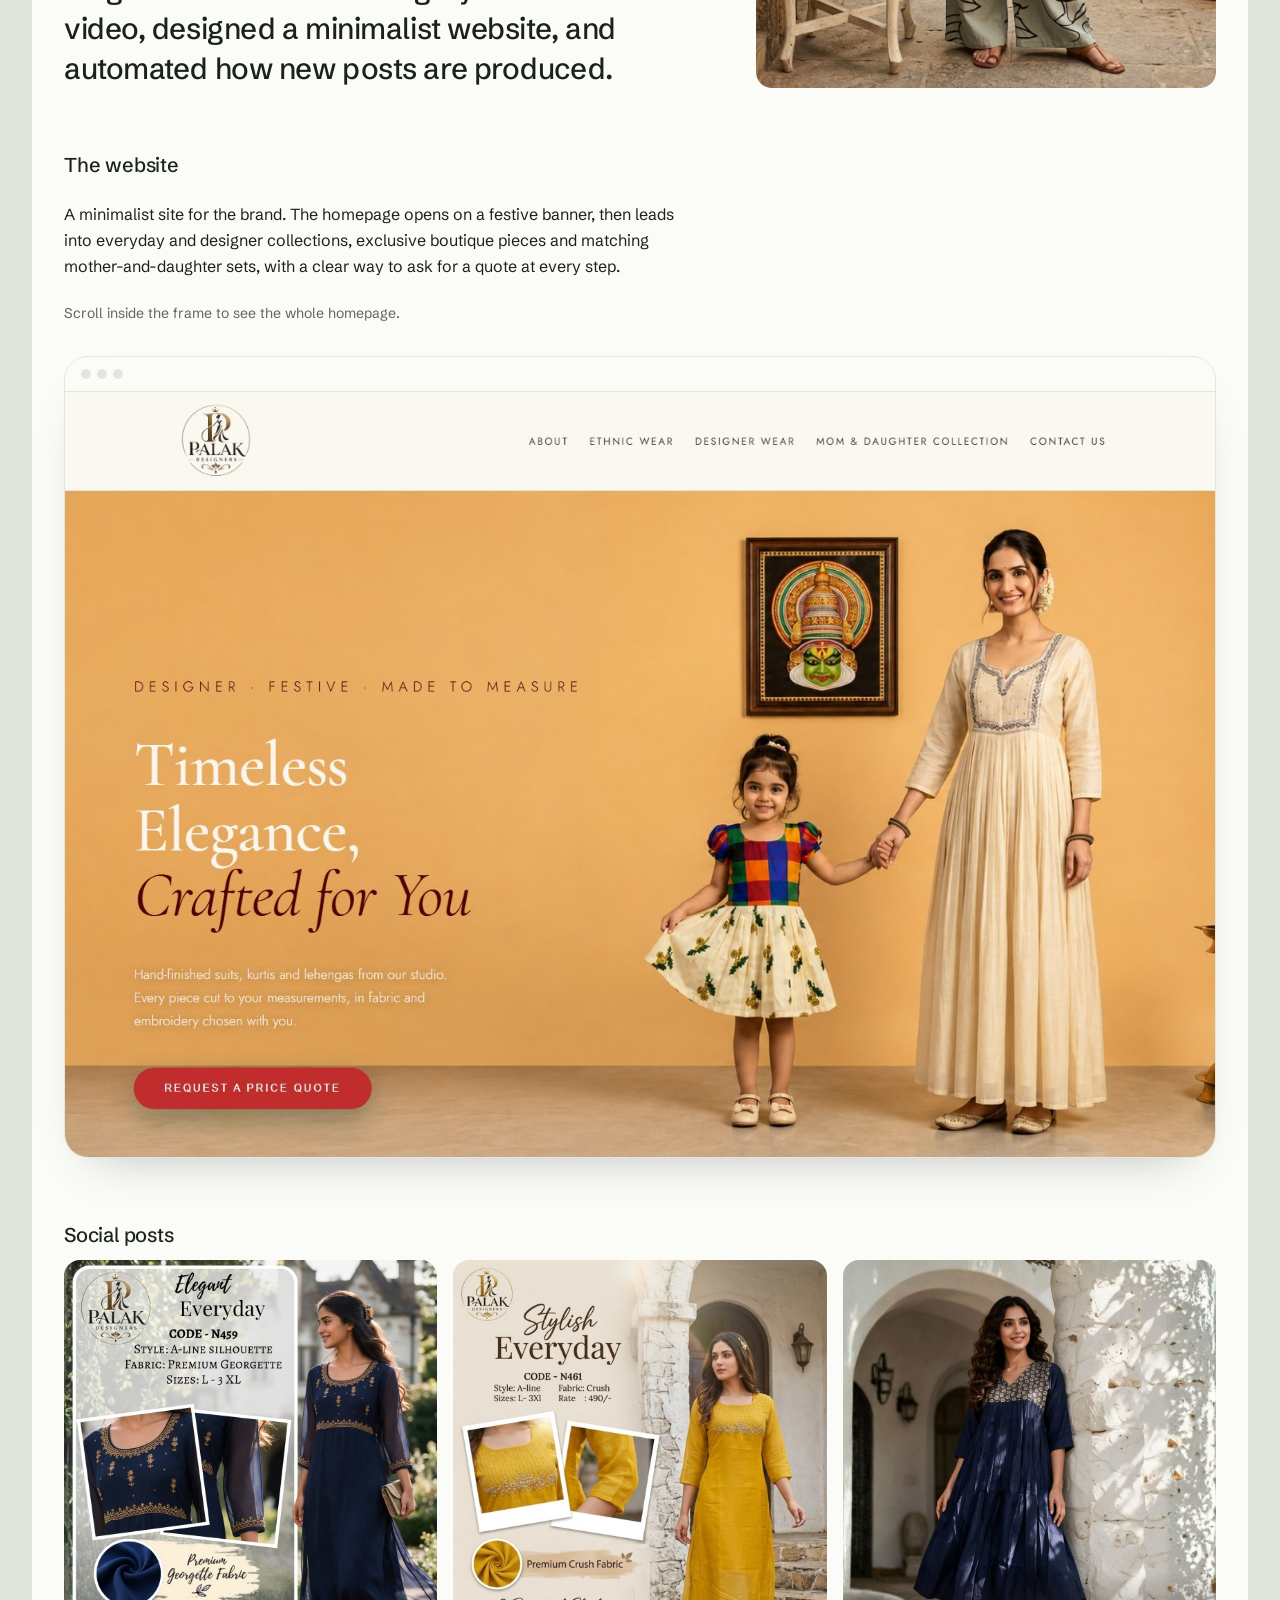
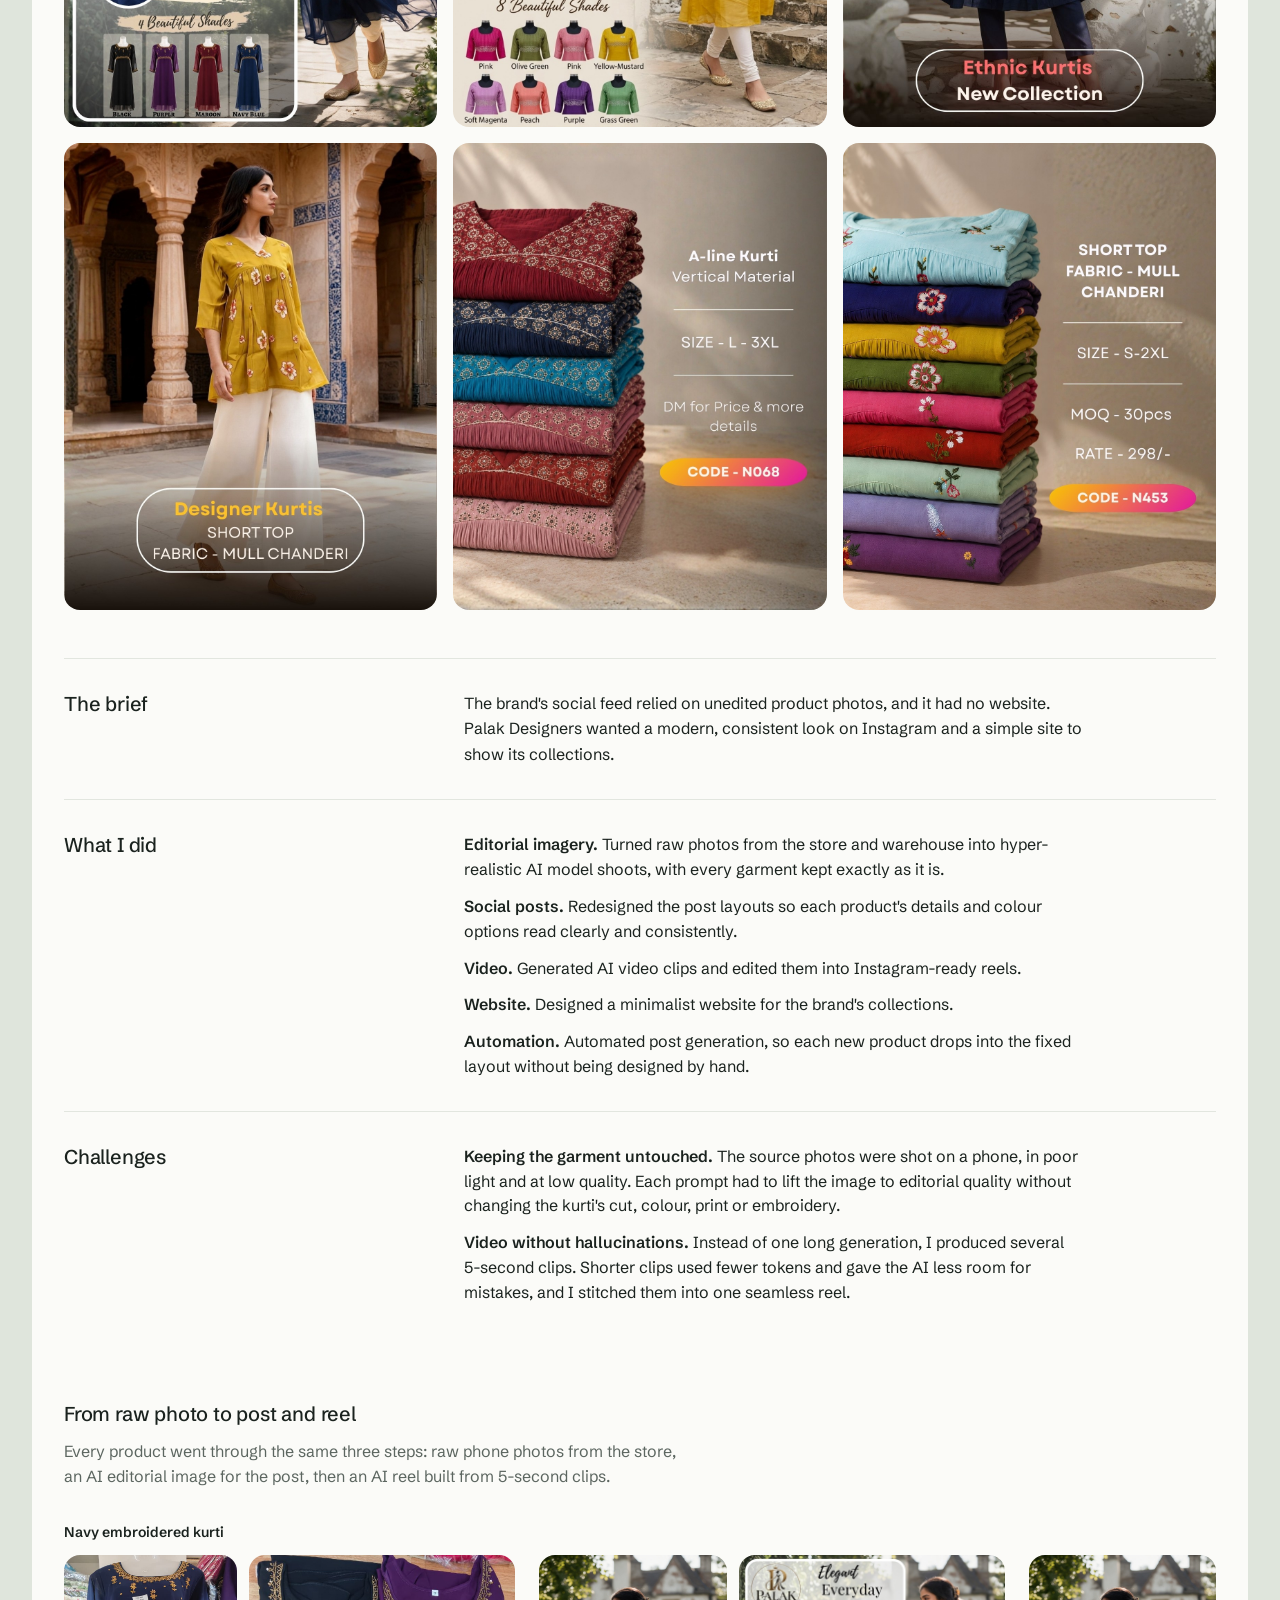
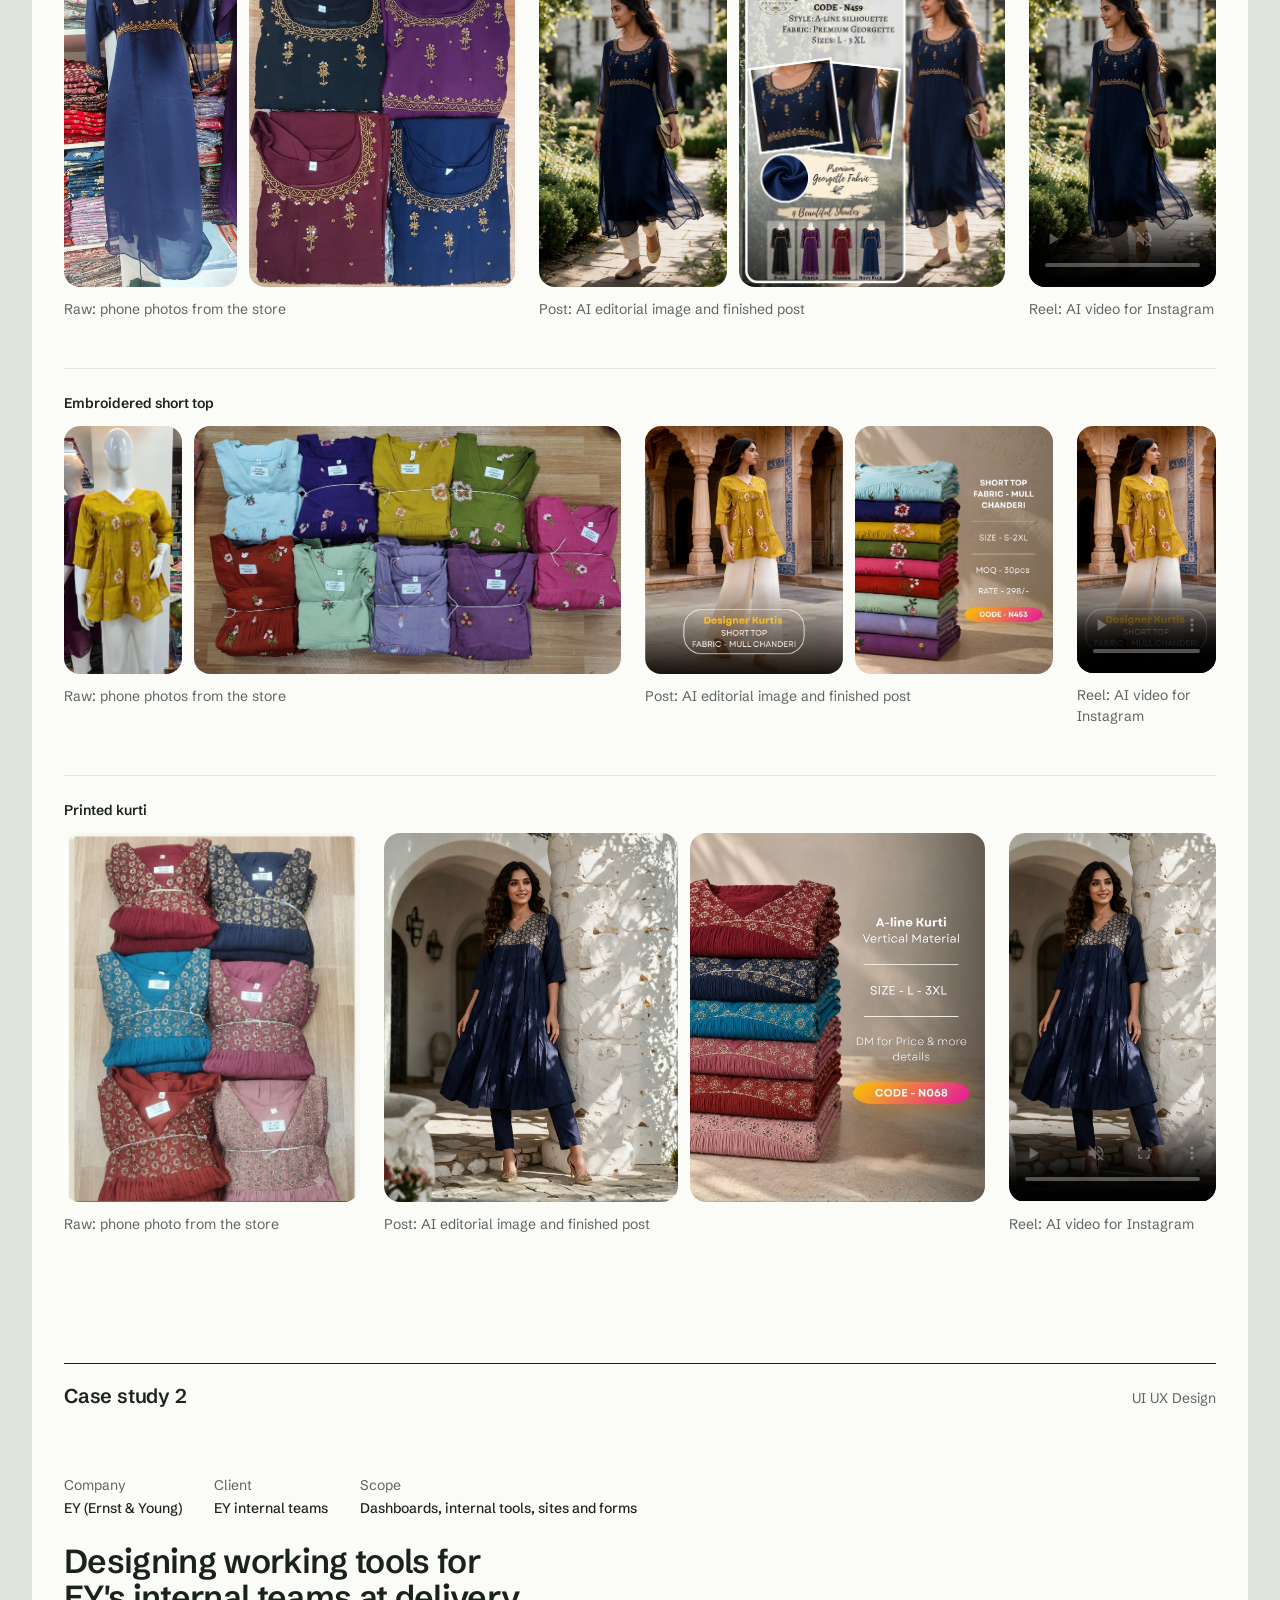
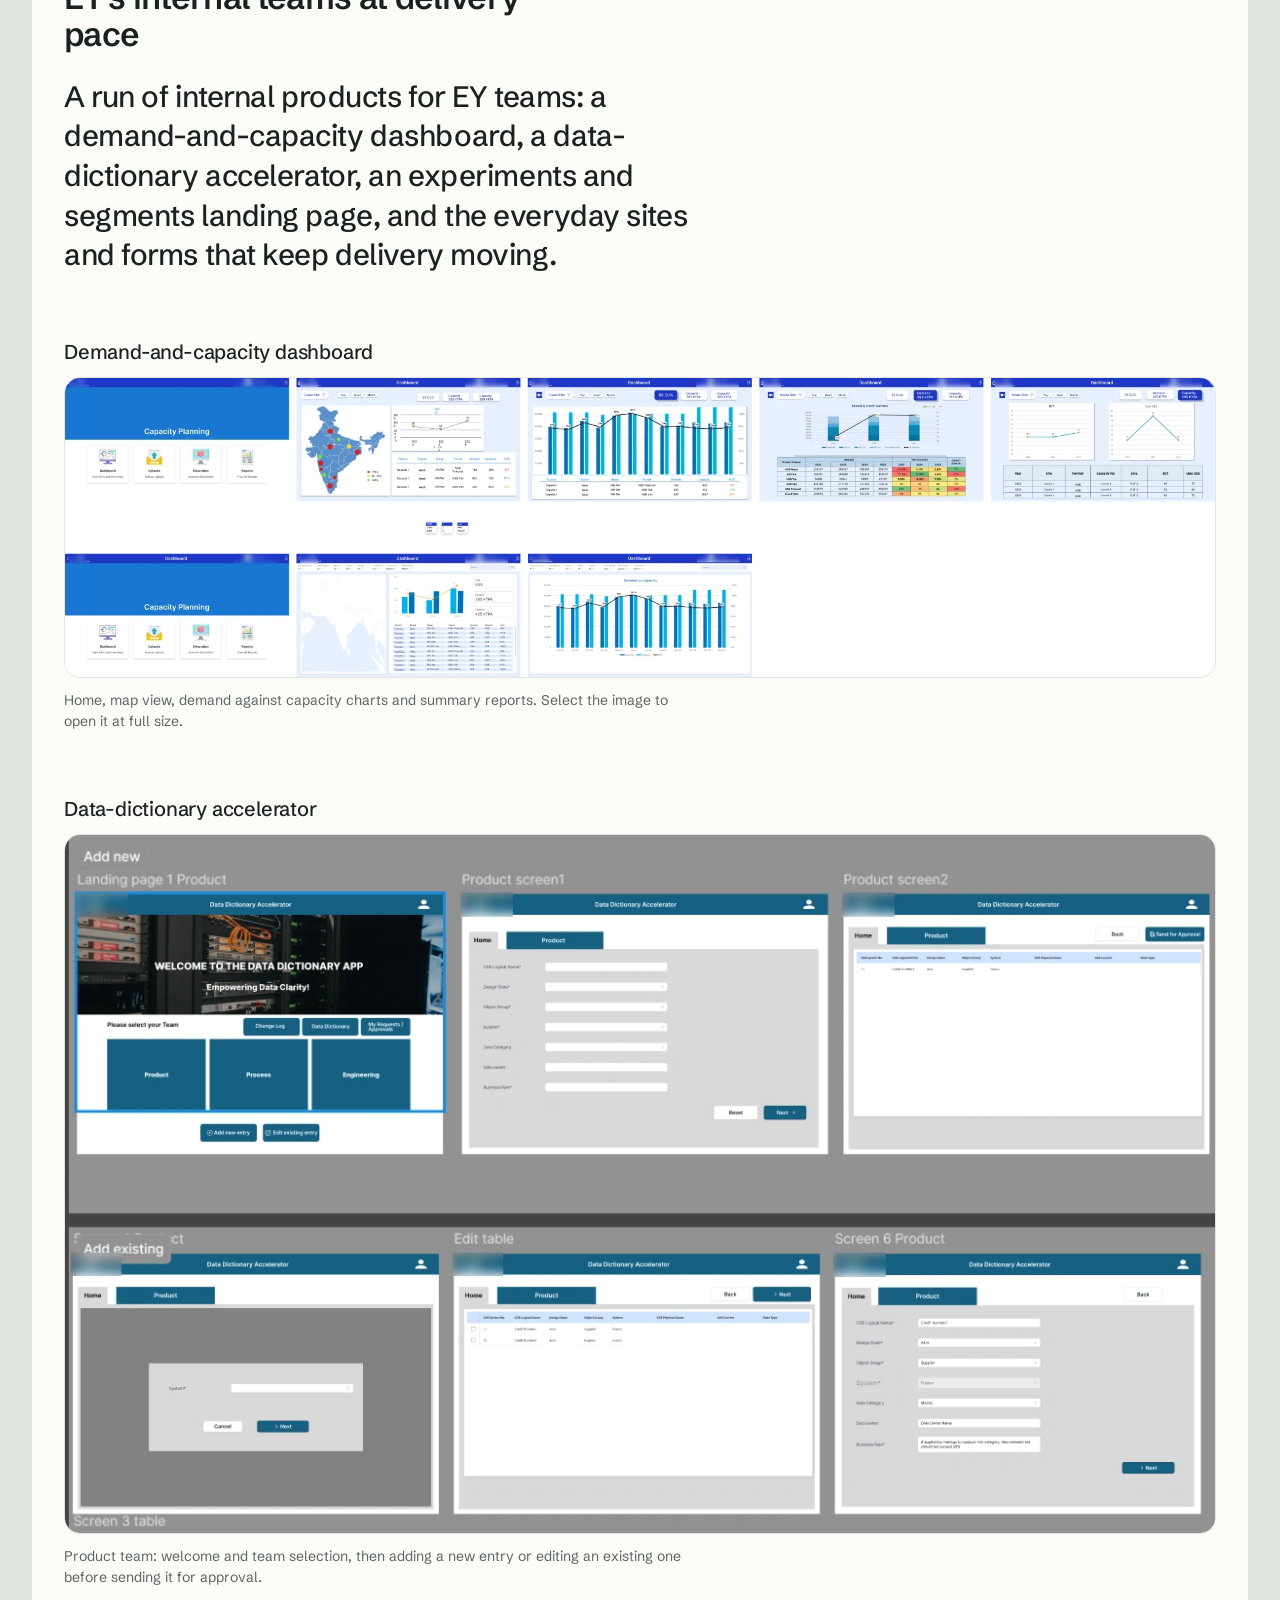
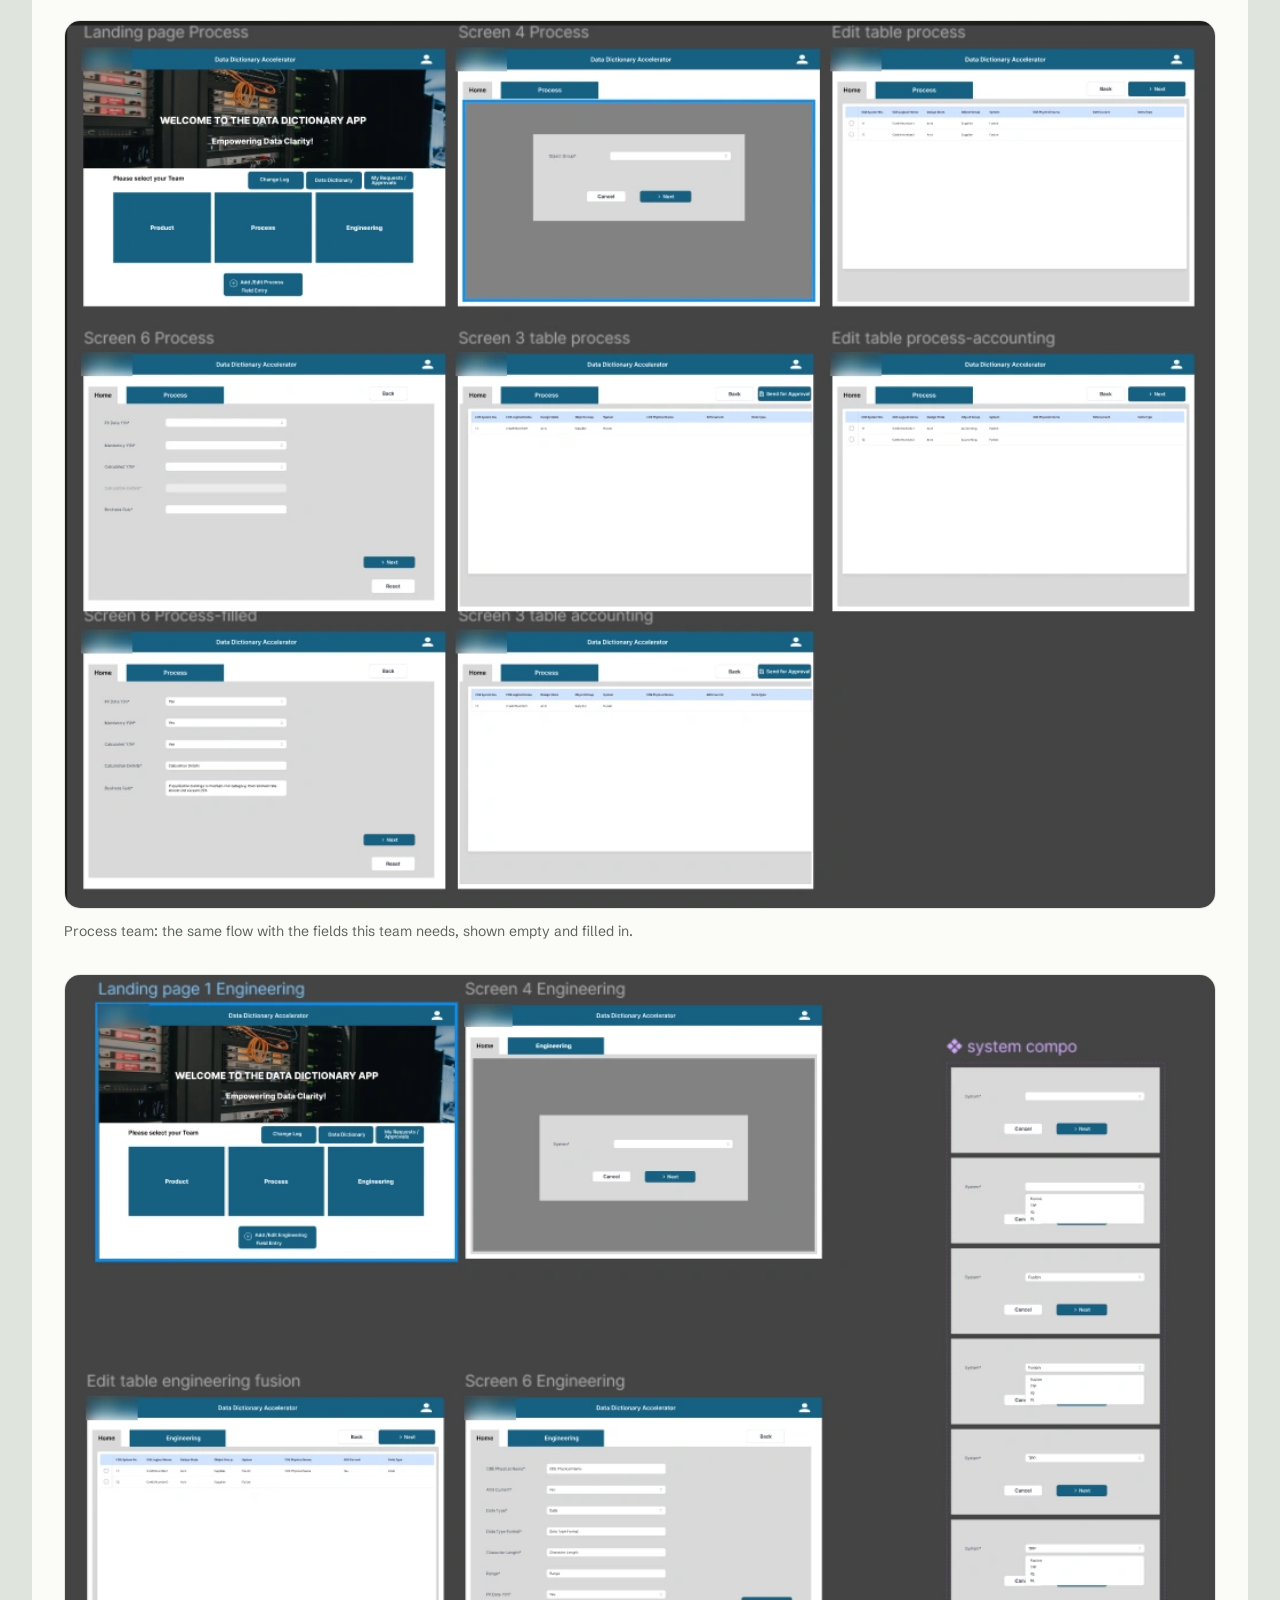
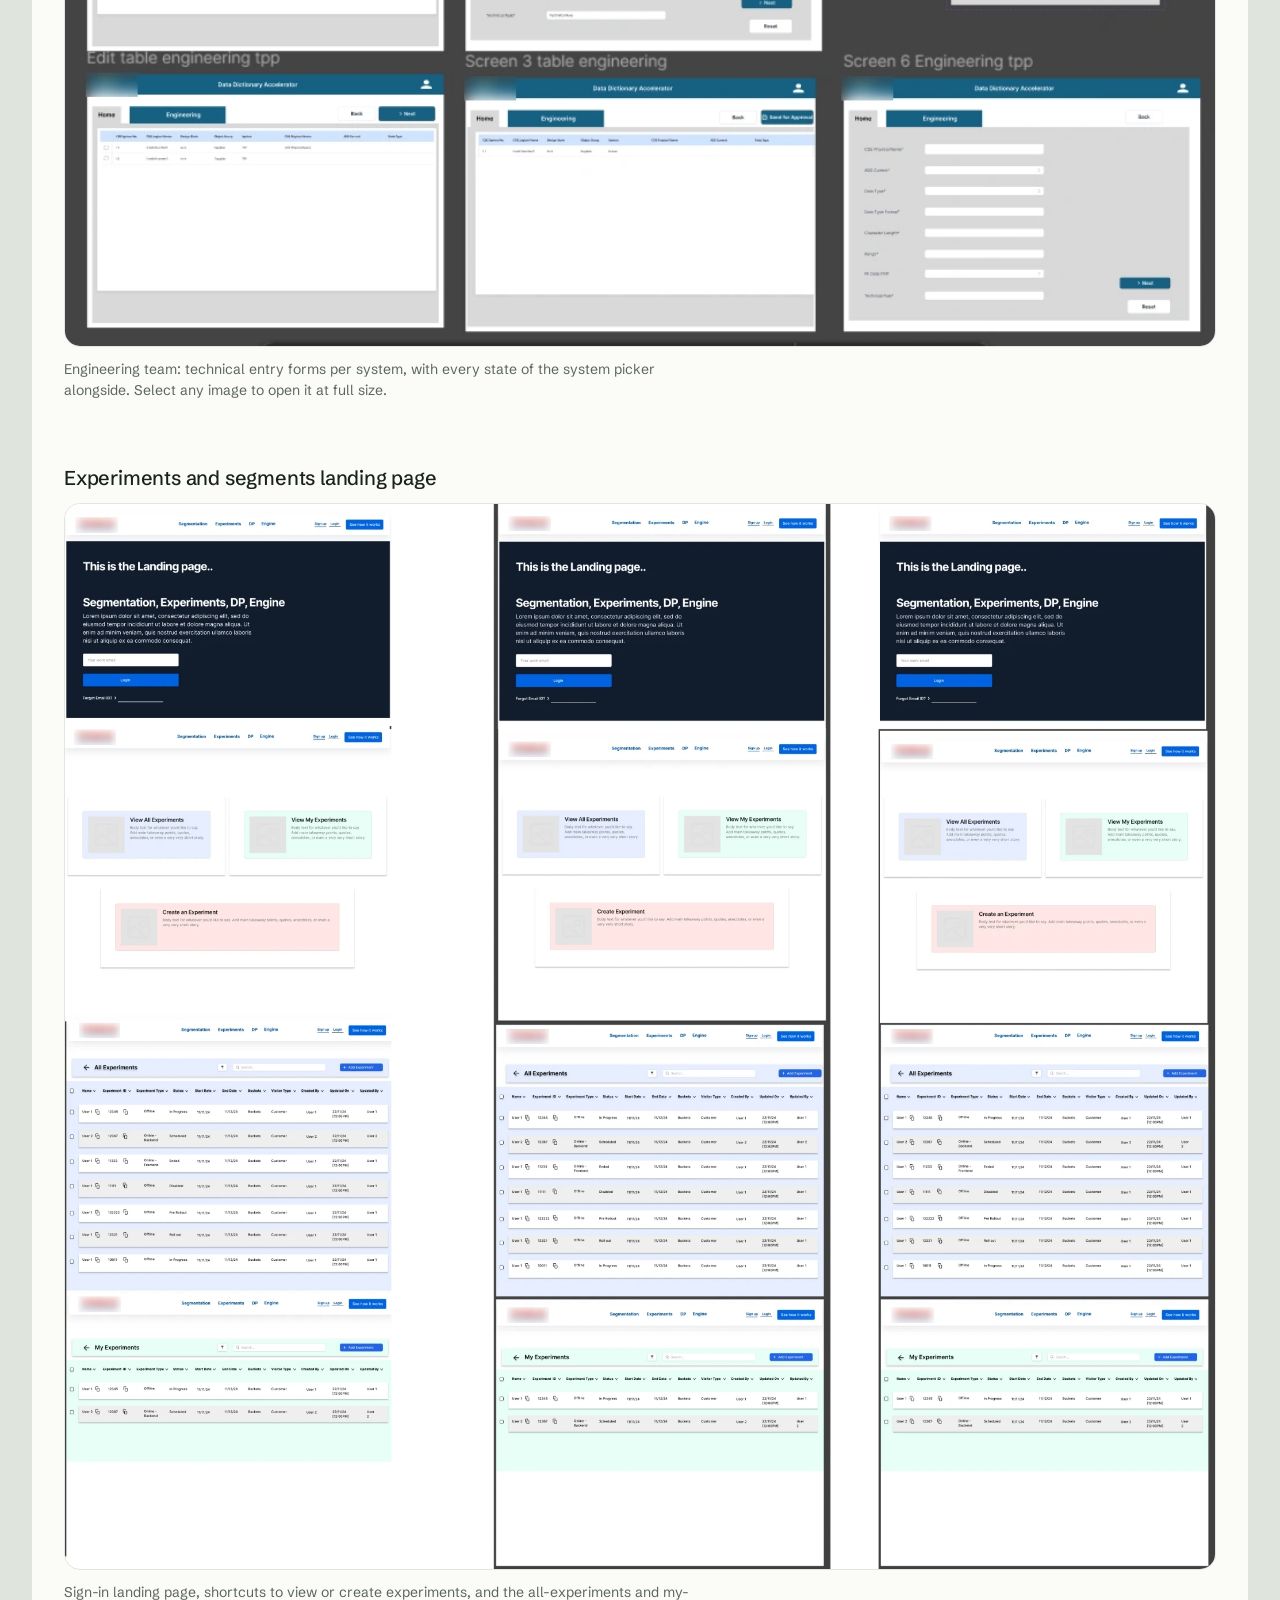
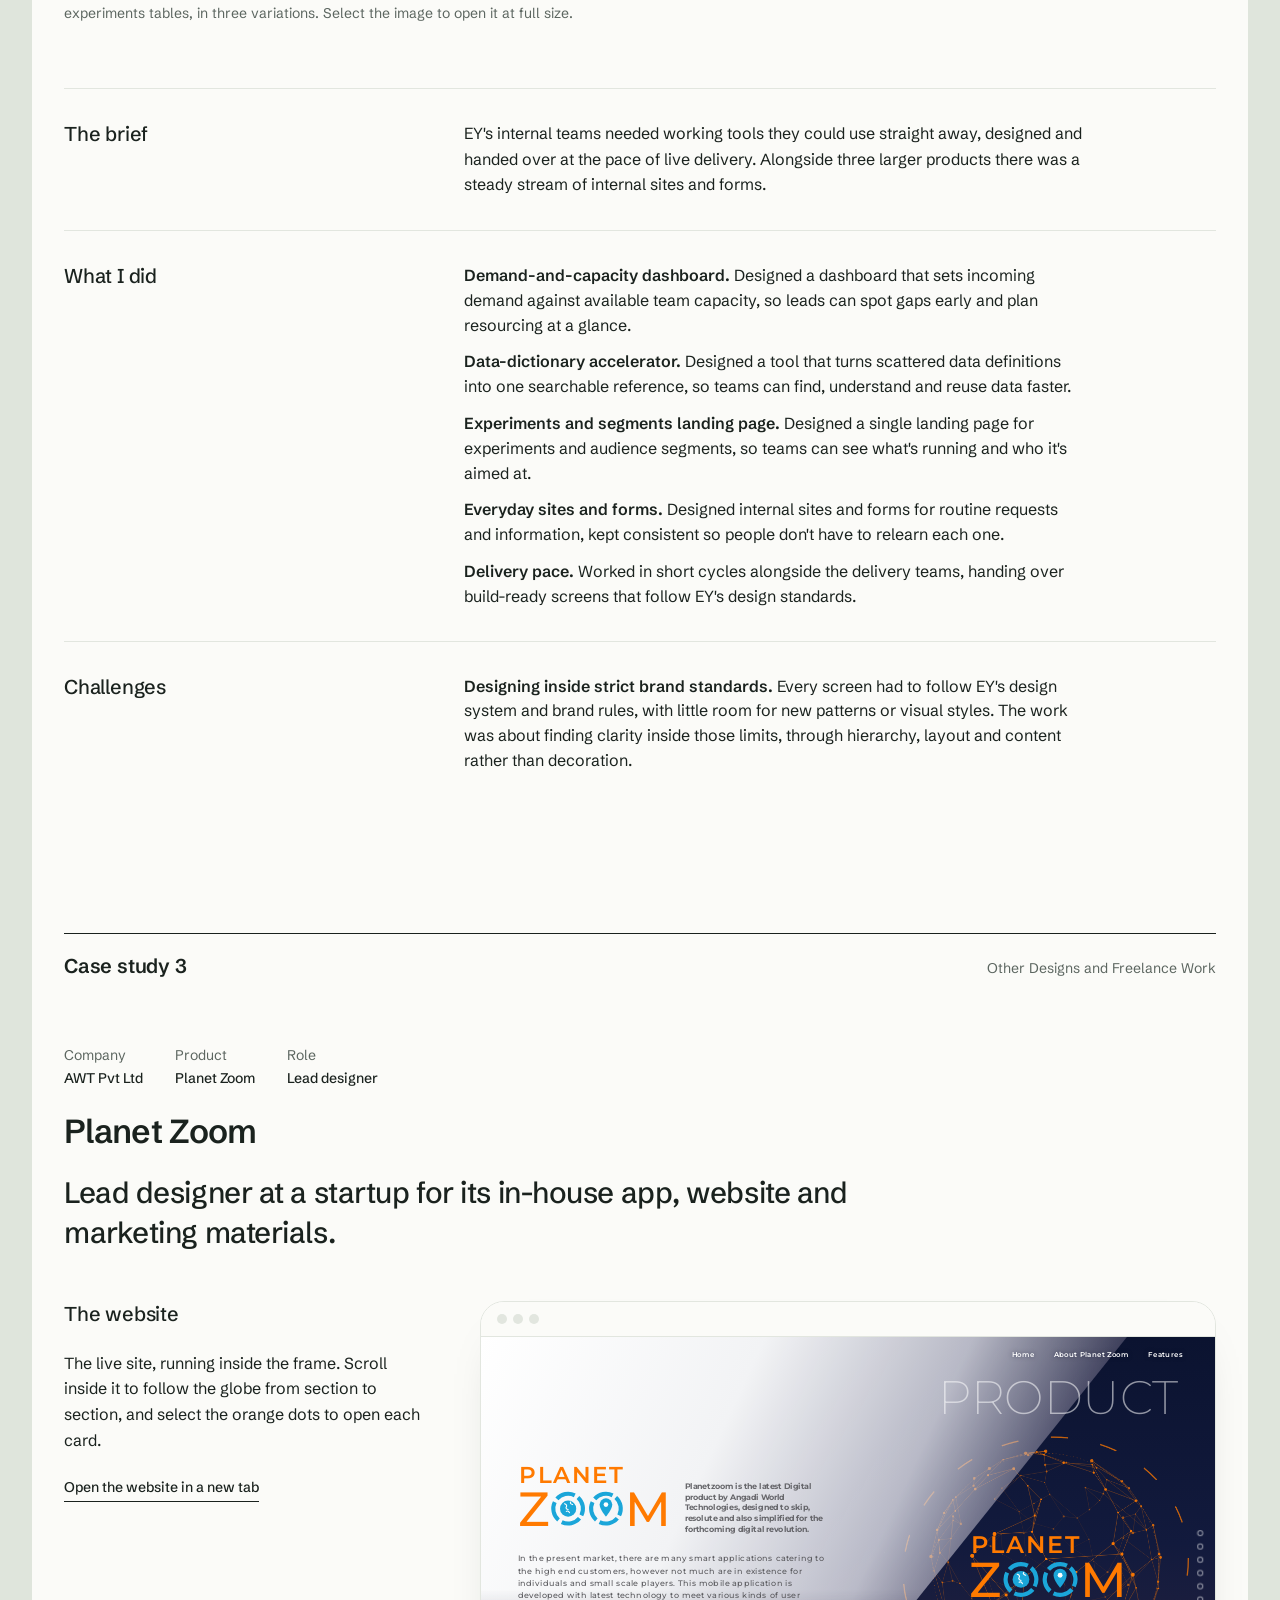
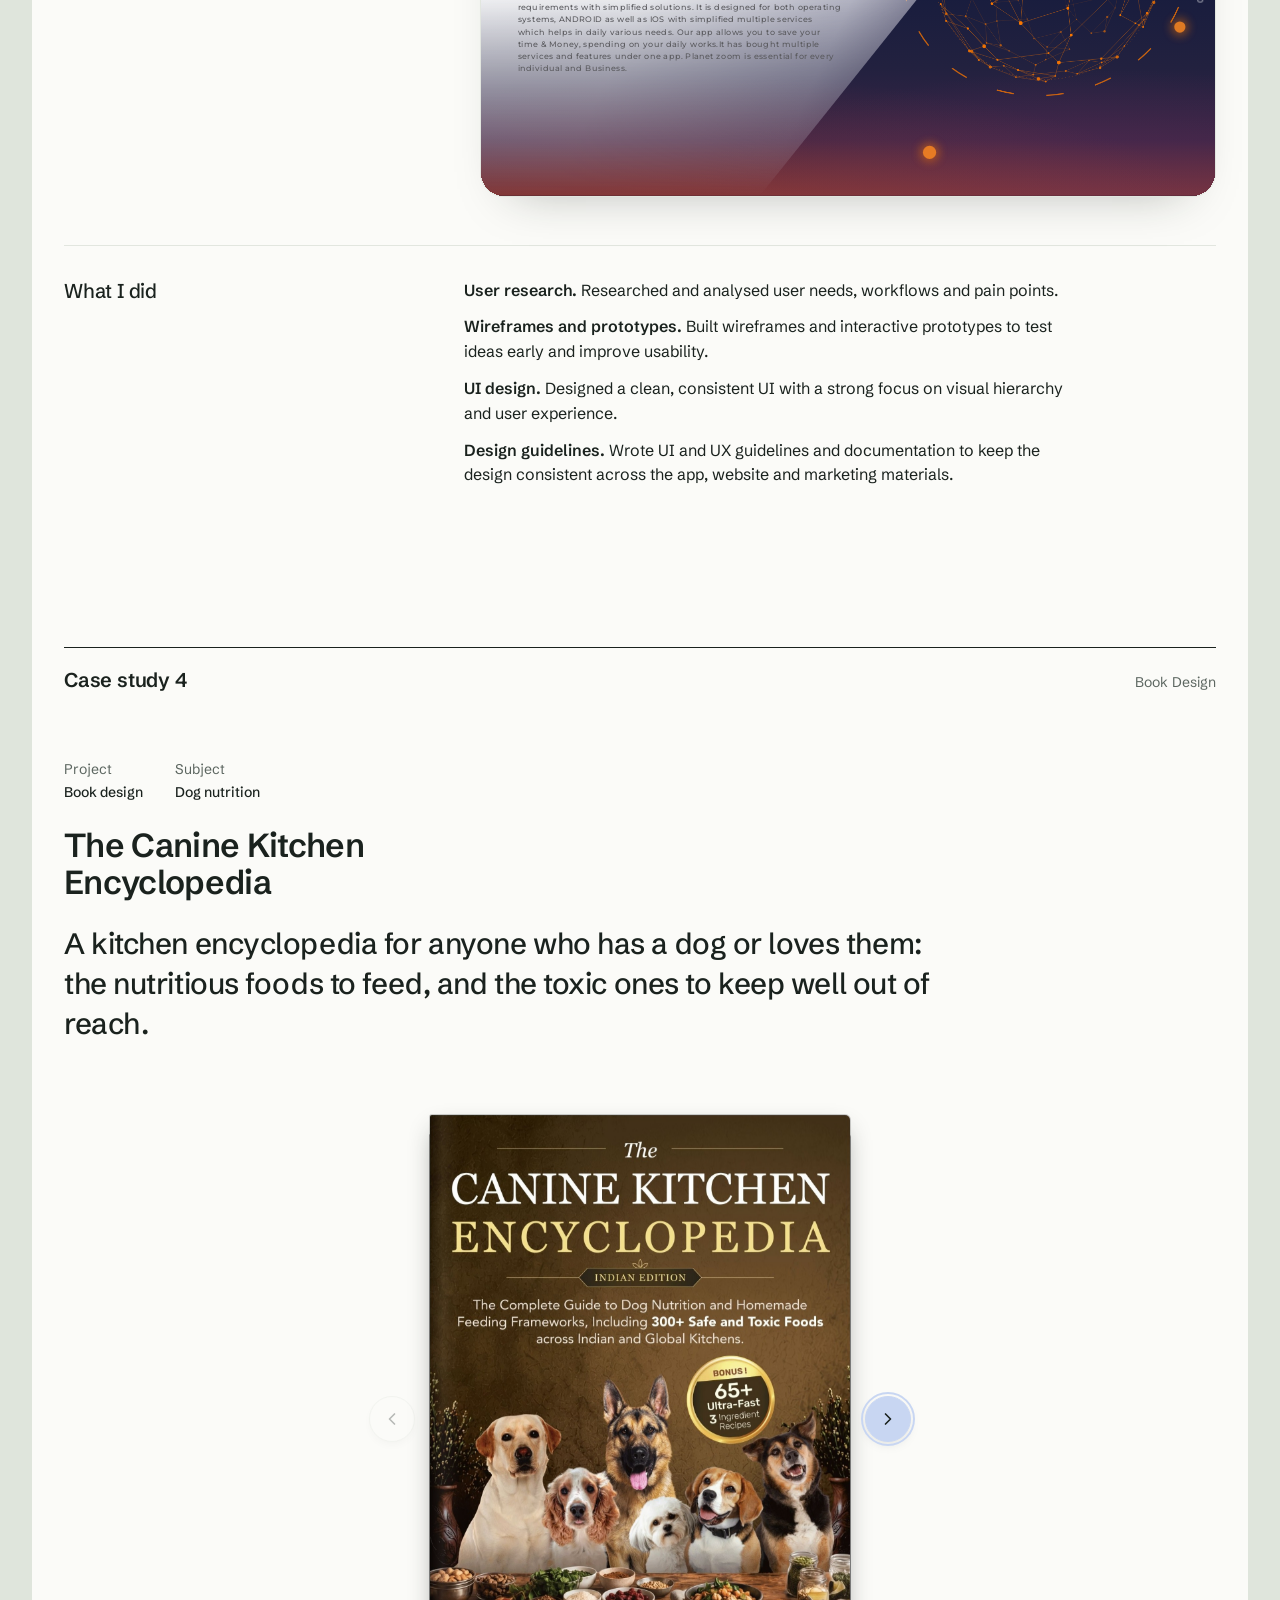
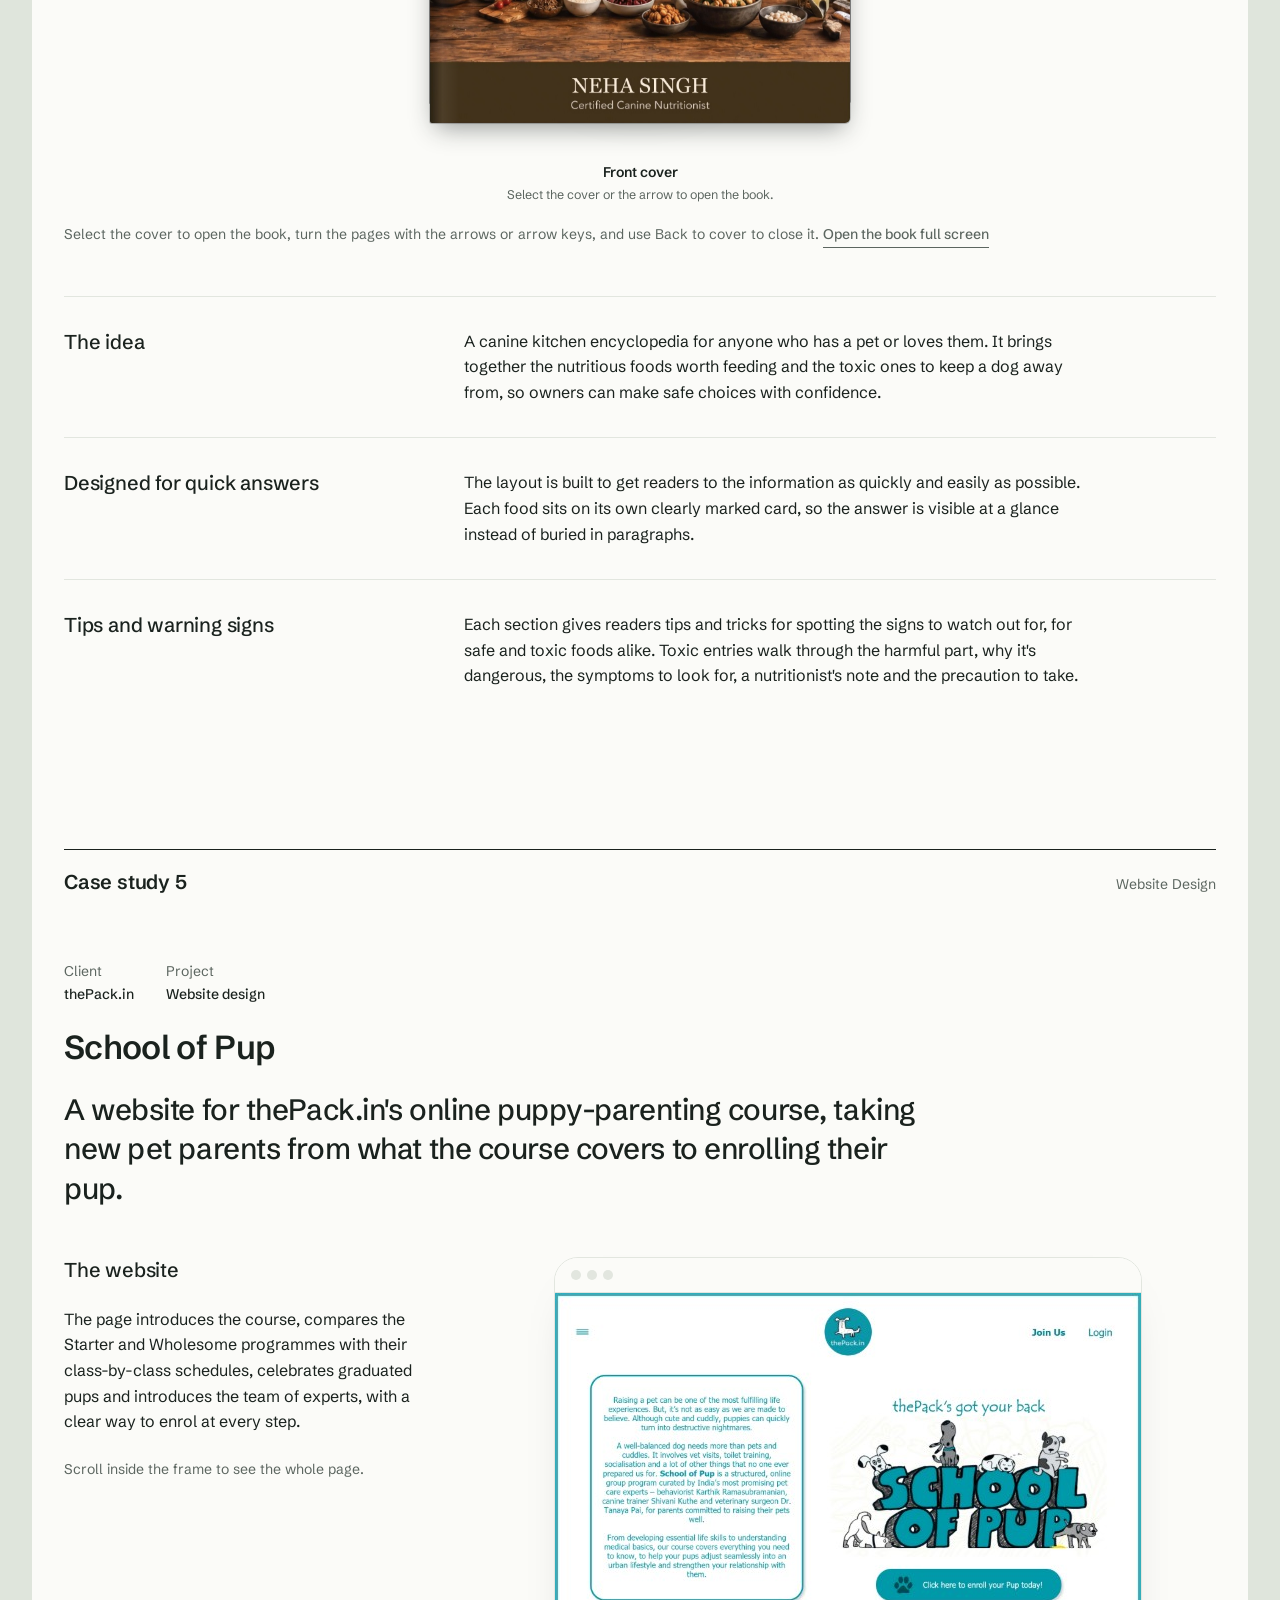
==== commit bf9578f3: "Resume links always fetch the latest resume" ====
--- a/abhay-portfolio/index.html
+++ b/abhay-portfolio/index.html
@@ -32,7 +32,8 @@
           </li>
           <li><button type="button" class="nav-btn" data-open-skills aria-haspopup="dialog" aria-controls="skills">Skills</button></li>
           <li><a href="#contact">Contact</a></li>
-          <li class="cta"><a class="btn" href="resume.pdf" target="_blank" rel="noopener">Resume</a></li>
+          <!-- after replacing resume.pdf, change ?v= on all three Resume links so browsers fetch the new file -->
+          <li class="cta"><a class="btn" href="resume.pdf?v=2026-11-16" target="_blank" rel="noopener">Resume</a></li>
         </ul>
       </nav>
     </header>
@@ -48,7 +49,7 @@
             <p class="lead">I create user centric Designs, Websites, Apps &amp; dashboards and automate the busywork with AI.&nbsp;</p>
             <div class="actions">
               <a class="btn" href="#work">View work</a>
-              <a class="btn on-dark ghost" href="resume.pdf" target="_blank" rel="noopener" style="border-style: solid; border-color: #5fb63c"><svg viewBox="0 0 24 24" fill="none" stroke="currentColor" stroke-width="2" aria-hidden="true"><path d="M12 3v12m0 0 4-4m-4 4-4-4M4 17v3h16v-3" stroke="#5fb63c"></path></svg><span style="color: #5fb63c">Resume</span></a>
+              <a class="btn on-dark ghost" href="resume.pdf?v=2026-11-16" target="_blank" rel="noopener" style="border-style: solid; border-color: #5fb63c"><svg viewBox="0 0 24 24" fill="none" stroke="currentColor" stroke-width="2" aria-hidden="true"><path d="M12 3v12m0 0 4-4m-4 4-4-4M4 17v3h16v-3" stroke="#5fb63c"></path></svg><span style="color: #5fb63c">Resume</span></a>
               <a class="btn on-dark ghost" href="#contact">Contact</a>
             </div>
             <div class="chips" aria-label="Key skills"><span class="chip solid">User Experience Designs</span>
@@ -460,7 +461,7 @@
           <p class="site-footer__note">Open to UX design roles. Get in touch to talk about a role or a project.</p>
           <div class="actions">
             <a class="btn" href="mailto:abhaykashinathworks@gmail.com">Email me</a>
-            <a class="btn on-dark ghost" href="resume.pdf" target="_blank" rel="noopener">Resume</a>
+            <a class="btn on-dark ghost" href="resume.pdf?v=2026-11-16" target="_blank" rel="noopener">Resume</a>
           </div>
         </div>
 
